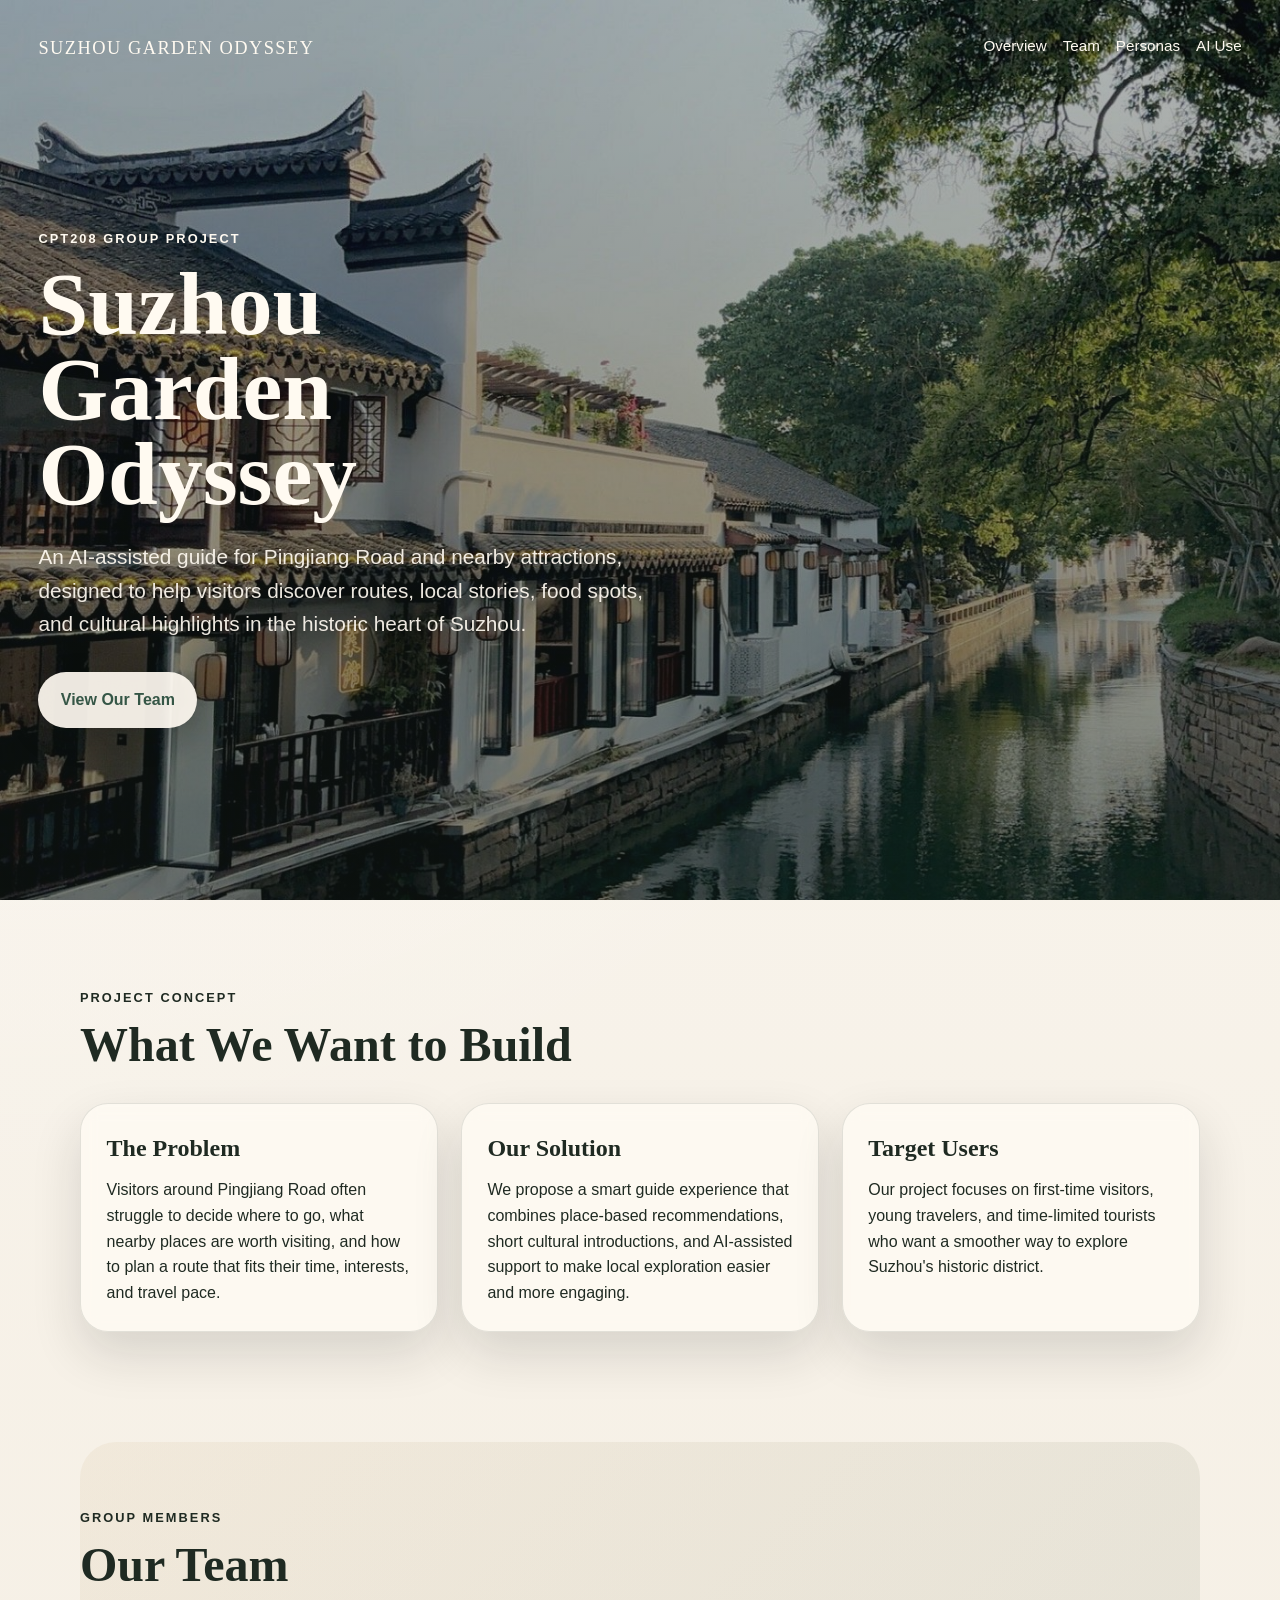
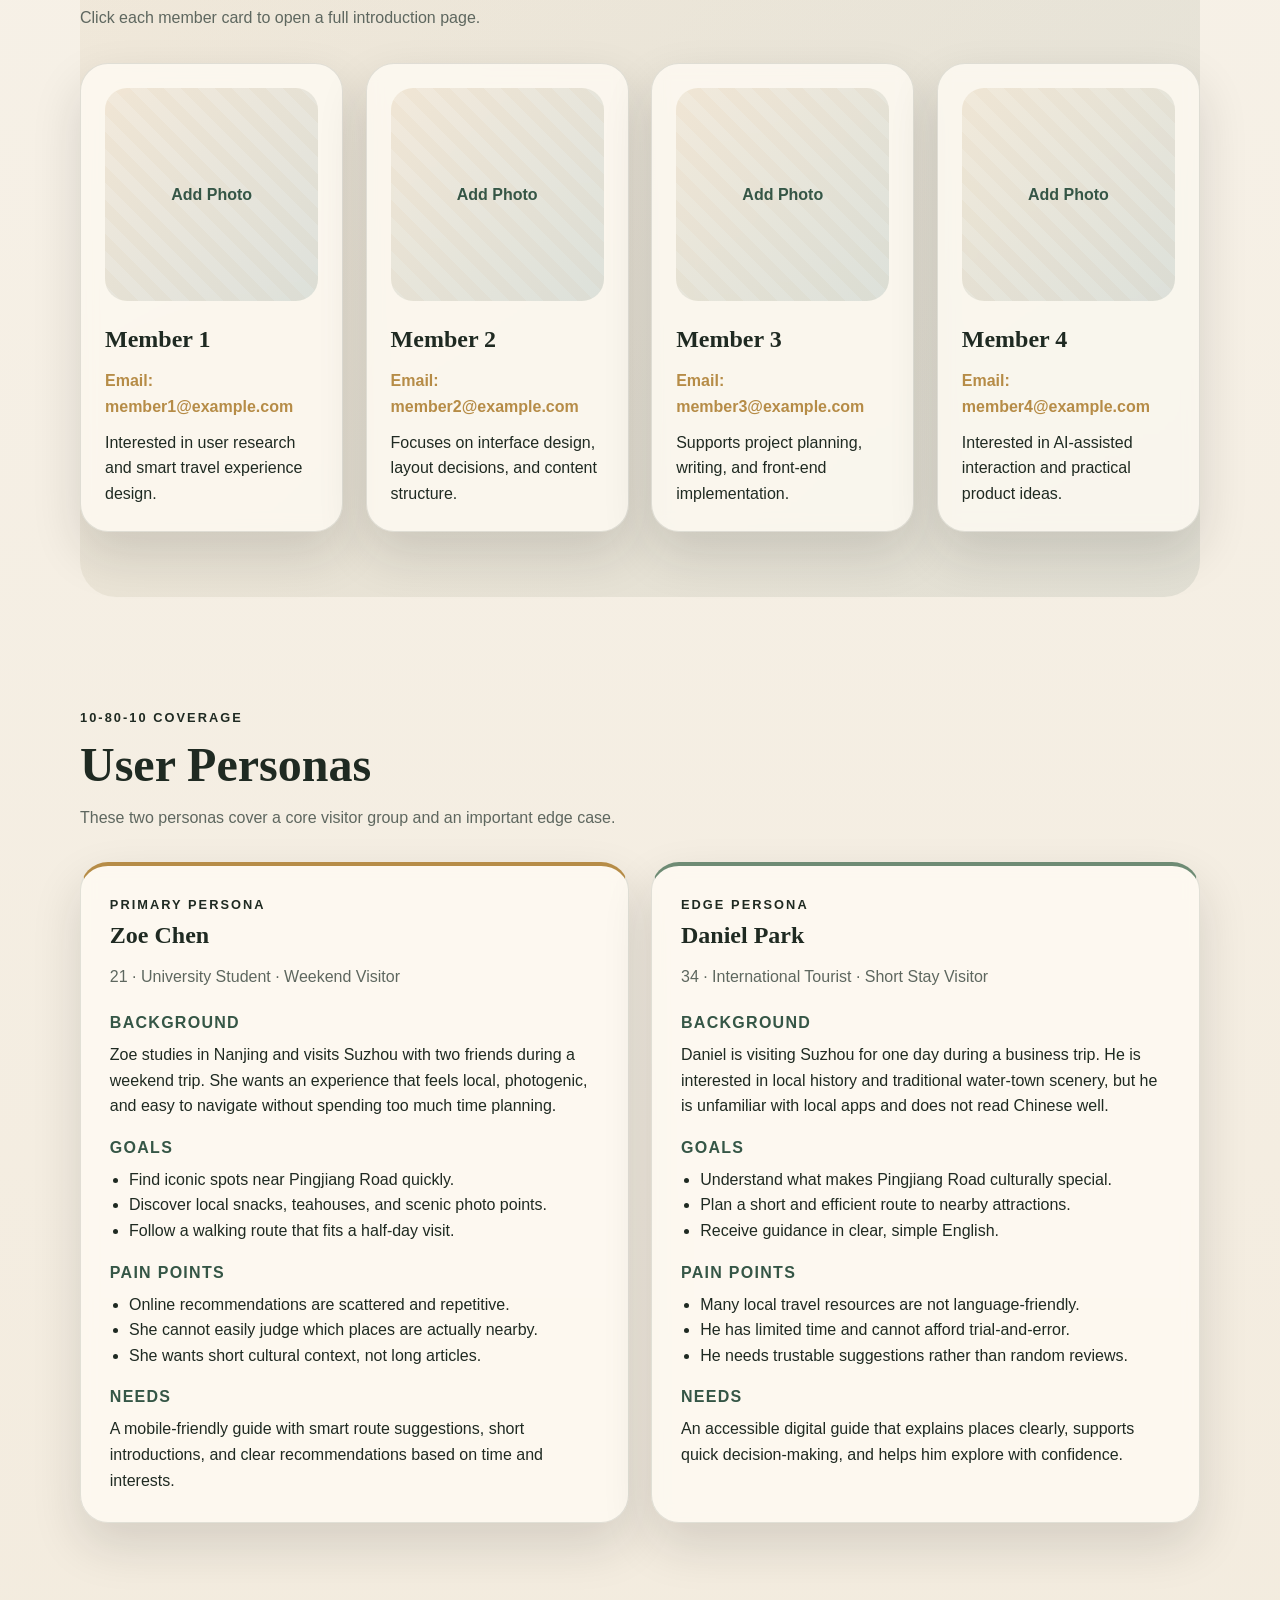
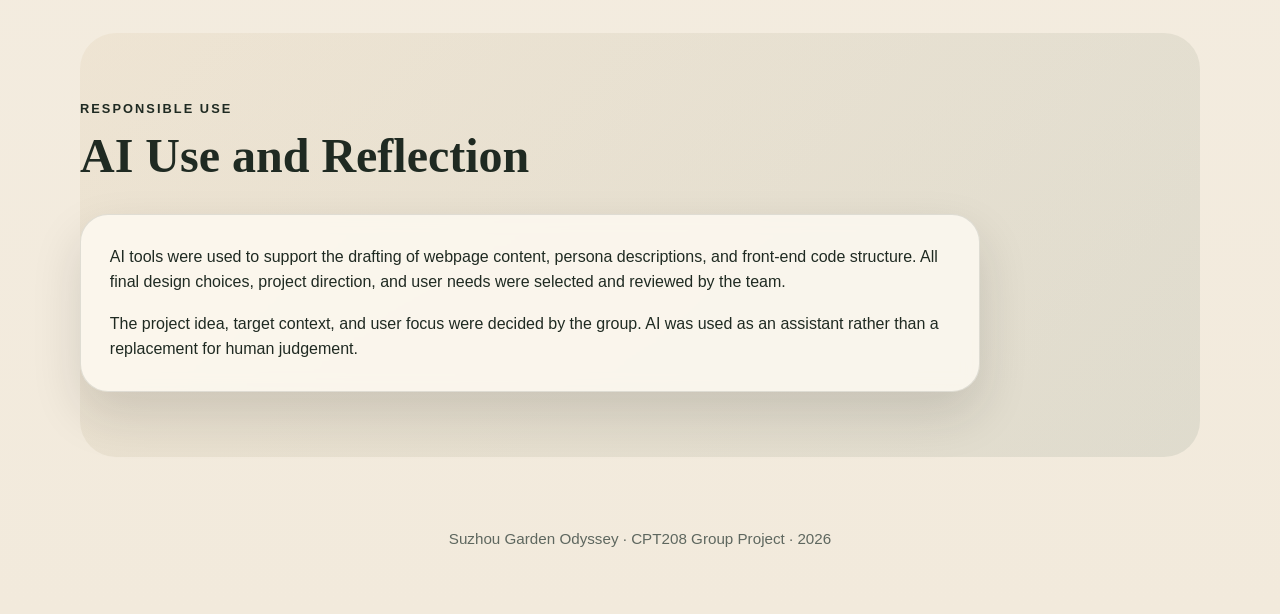
==== index.html @ 4ace729f "Initial GitHub Pages site" ====
<!DOCTYPE html>
<html lang="en">
<head>
    <meta charset="UTF-8">
    <meta name="viewport" content="width=device-width, initial-scale=1.0">
    <title>Suzhou Garden Odyssey</title>
    <meta
        name="description"
        content="Suzhou Garden Odyssey is an AI-assisted guide for exploring Pingjiang Road and nearby attractions in the historic heart of Suzhou."
    >
    <link rel="stylesheet" href="style.css">
</head>
<body>
    <header class="hero" id="top">
        <nav class="site-nav">
            <a class="brand" href="#top">Suzhou Garden Odyssey</a>
            <div class="nav-links">
                <a href="#overview">Overview</a>
                <a href="#team">Team</a>
                <a href="#personas">Personas</a>
                <a href="#ai-use">AI Use</a>
            </div>
        </nav>

        <div class="hero-content">
            <p class="eyebrow">CPT208 Group Project</p>
            <h1>Suzhou Garden Odyssey</h1>
            <p class="hero-subtitle">
                An AI-assisted guide for Pingjiang Road and nearby attractions,
                designed to help visitors discover routes, local stories, food spots,
                and cultural highlights in the historic heart of Suzhou.
            </p>
            <a class="hero-button" href="#team">View Our Team</a>
        </div>
    </header>

    <main>
        <section class="section" id="overview">
            <div class="section-heading">
                <p class="section-kicker">Project Concept</p>
                <h2>What We Want to Build</h2>
            </div>
            <div class="overview-grid">
                <article class="info-card">
                    <h3>The Problem</h3>
                    <p>
                        Visitors around Pingjiang Road often struggle to decide where to go,
                        what nearby places are worth visiting, and how to plan a route that
                        fits their time, interests, and travel pace.
                    </p>
                </article>
                <article class="info-card">
                    <h3>Our Solution</h3>
                    <p>
                        We propose a smart guide experience that combines place-based
                        recommendations, short cultural introductions, and AI-assisted support
                        to make local exploration easier and more engaging.
                    </p>
                </article>
                <article class="info-card">
                    <h3>Target Users</h3>
                    <p>
                        Our project focuses on first-time visitors, young travelers, and
                        time-limited tourists who want a smoother way to explore Suzhou's
                        historic district.
                    </p>
                </article>
            </div>
        </section>

        <section class="section team-section" id="team">
            <div class="section-heading">
                <p class="section-kicker">Group Members</p>
                <h2>Our Team</h2>
                <p class="section-note">
                    Click each member card to open a full introduction page.
                </p>
            </div>

            <div class="team-grid">
                <a class="team-card-link" href="member-1.html">
                    <article class="team-card">
                        <div class="photo-placeholder">Add Photo</div>
                        <h3>Member 1</h3>
                        <p class="member-email">Email: member1@example.com</p>
                        <p class="member-intro">
                            Interested in user research and smart travel experience design.
                        </p>
                    </article>
                </a>

                <a class="team-card-link" href="member-2.html">
                    <article class="team-card">
                        <div class="photo-placeholder">Add Photo</div>
                        <h3>Member 2</h3>
                        <p class="member-email">Email: member2@example.com</p>
                        <p class="member-intro">
                            Focuses on interface design, layout decisions, and content structure.
                        </p>
                    </article>
                </a>

                <a class="team-card-link" href="member-3.html">
                    <article class="team-card">
                        <div class="photo-placeholder">Add Photo</div>
                        <h3>Member 3</h3>
                        <p class="member-email">Email: member3@example.com</p>
                        <p class="member-intro">
                            Supports project planning, writing, and front-end implementation.
                        </p>
                    </article>
                </a>

                <a class="team-card-link" href="member-4.html">
                    <article class="team-card">
                        <div class="photo-placeholder">Add Photo</div>
                        <h3>Member 4</h3>
                        <p class="member-email">Email: member4@example.com</p>
                        <p class="member-intro">
                            Interested in AI-assisted interaction and practical product ideas.
                        </p>
                    </article>
                </a>
            </div>
        </section>

        <section class="section personas-section" id="personas">
            <div class="section-heading">
                <p class="section-kicker">10-80-10 Coverage</p>
                <h2>User Personas</h2>
                <p class="section-note">
                    These two personas cover a core visitor group and an important edge case.
                </p>
            </div>

            <div class="persona-grid">
                <article class="persona-card">
                    <div class="persona-header">
                        <p class="persona-label">Primary Persona</p>
                        <h3>Zoe Chen</h3>
                        <p class="persona-meta">21 · University Student · Weekend Visitor</p>
                    </div>
                    <div class="persona-block">
                        <h4>Background</h4>
                        <p>
                            Zoe studies in Nanjing and visits Suzhou with two friends during a
                            weekend trip. She wants an experience that feels local, photogenic,
                            and easy to navigate without spending too much time planning.
                        </p>
                    </div>
                    <div class="persona-block">
                        <h4>Goals</h4>
                        <ul>
                            <li>Find iconic spots near Pingjiang Road quickly.</li>
                            <li>Discover local snacks, teahouses, and scenic photo points.</li>
                            <li>Follow a walking route that fits a half-day visit.</li>
                        </ul>
                    </div>
                    <div class="persona-block">
                        <h4>Pain Points</h4>
                        <ul>
                            <li>Online recommendations are scattered and repetitive.</li>
                            <li>She cannot easily judge which places are actually nearby.</li>
                            <li>She wants short cultural context, not long articles.</li>
                        </ul>
                    </div>
                    <div class="persona-block">
                        <h4>Needs</h4>
                        <p>
                            A mobile-friendly guide with smart route suggestions, short
                            introductions, and clear recommendations based on time and interests.
                        </p>
                    </div>
                </article>

                <article class="persona-card secondary-persona">
                    <div class="persona-header">
                        <p class="persona-label">Edge Persona</p>
                        <h3>Daniel Park</h3>
                        <p class="persona-meta">34 · International Tourist · Short Stay Visitor</p>
                    </div>
                    <div class="persona-block">
                        <h4>Background</h4>
                        <p>
                            Daniel is visiting Suzhou for one day during a business trip. He is
                            interested in local history and traditional water-town scenery, but
                            he is unfamiliar with local apps and does not read Chinese well.
                        </p>
                    </div>
                    <div class="persona-block">
                        <h4>Goals</h4>
                        <ul>
                            <li>Understand what makes Pingjiang Road culturally special.</li>
                            <li>Plan a short and efficient route to nearby attractions.</li>
                            <li>Receive guidance in clear, simple English.</li>
                        </ul>
                    </div>
                    <div class="persona-block">
                        <h4>Pain Points</h4>
                        <ul>
                            <li>Many local travel resources are not language-friendly.</li>
                            <li>He has limited time and cannot afford trial-and-error.</li>
                            <li>He needs trustable suggestions rather than random reviews.</li>
                        </ul>
                    </div>
                    <div class="persona-block">
                        <h4>Needs</h4>
                        <p>
                            An accessible digital guide that explains places clearly, supports
                            quick decision-making, and helps him explore with confidence.
                        </p>
                    </div>
                </article>
            </div>
        </section>

        <section class="section ai-section" id="ai-use">
            <div class="section-heading">
                <p class="section-kicker">Responsible Use</p>
                <h2>AI Use and Reflection</h2>
            </div>
            <div class="ai-card">
                <p>
                    AI tools were used to support the drafting of webpage content, persona
                    descriptions, and front-end code structure. All final design choices,
                    project direction, and user needs were selected and reviewed by the team.
                </p>
                <p>
                    The project idea, target context, and user focus were decided by the group.
                    AI was used as an assistant rather than a replacement for human judgement.
                </p>
            </div>
        </section>
    </main>

    <footer class="site-footer">
        <p>Suzhou Garden Odyssey · CPT208 Group Project · 2026</p>
    </footer>
</body>
</html>
---- style.css ----
:root {
    --ink: #1f2a22;
    --muted: #5e675f;
    --paper: #f7f2e8;
    --paper-deep: #efe5d1;
    --jade: #355646;
    --jade-soft: #6e8b74;
    --gold: #b68c47;
    --line: rgba(31, 42, 34, 0.12);
    --shadow: 0 22px 50px rgba(25, 30, 26, 0.14);
}

* {
    box-sizing: border-box;
}

html {
    scroll-behavior: smooth;
}

body {
    margin: 0;
    font-family: "Segoe UI", "Helvetica Neue", Arial, sans-serif;
    color: var(--ink);
    background:
        radial-gradient(circle at top left, rgba(255, 255, 255, 0.5), transparent 30%),
        linear-gradient(180deg, #f9f5ee 0%, #f2eadc 100%);
    line-height: 1.6;
}

a {
    color: inherit;
    text-decoration: none;
}

.hero {
    min-height: 100vh;
    padding: 1.5rem clamp(1.2rem, 3vw, 3rem) 3rem;
    background:
        linear-gradient(180deg, rgba(19, 28, 24, 0.32), rgba(19, 28, 24, 0.56)),
        url("caption.jpg") center/cover no-repeat;
    color: #fffaf1;
    display: flex;
    flex-direction: column;
}

.site-nav {
    display: flex;
    align-items: center;
    justify-content: space-between;
    gap: 1rem;
    padding: 0.6rem 0;
}

.brand {
    font-family: Georgia, "Times New Roman", serif;
    font-size: 1.15rem;
    letter-spacing: 0.08em;
    text-transform: uppercase;
}

.nav-links {
    display: flex;
    flex-wrap: wrap;
    gap: 1rem;
    font-size: 0.95rem;
}

.nav-links a {
    padding-bottom: 0.2rem;
    border-bottom: 1px solid transparent;
}

.nav-links a:hover,
.nav-links a:focus-visible {
    border-color: rgba(255, 250, 241, 0.8);
}

.hero-content {
    max-width: 760px;
    margin: auto 0;
    padding: 5rem 0 3rem;
}

.eyebrow,
.section-kicker,
.persona-label {
    margin: 0 0 0.75rem;
    text-transform: uppercase;
    letter-spacing: 0.16em;
    font-size: 0.8rem;
    font-weight: 700;
}

.hero h1 {
    margin: 0;
    font-family: Georgia, "Times New Roman", serif;
    font-size: clamp(3rem, 7vw, 5.8rem);
    line-height: 0.95;
    max-width: 9ch;
}

.hero-subtitle {
    margin: 1.5rem 0 0;
    max-width: 38rem;
    font-size: clamp(1.05rem, 2vw, 1.3rem);
    color: rgba(255, 250, 241, 0.92);
}

.hero-button {
    display: inline-block;
    margin-top: 2rem;
    padding: 0.95rem 1.4rem;
    background: rgba(255, 250, 241, 0.92);
    color: var(--jade);
    border-radius: 999px;
    font-weight: 700;
    box-shadow: 0 10px 30px rgba(17, 24, 21, 0.2);
}

.section {
    width: min(1120px, calc(100% - 2.4rem));
    margin: 0 auto;
    padding: 5.5rem 0;
}

.section-heading {
    margin-bottom: 2rem;
}

.section-heading h2 {
    margin: 0;
    font-family: Georgia, "Times New Roman", serif;
    font-size: clamp(2rem, 4vw, 3rem);
    line-height: 1.05;
}

.section-note {
    max-width: 42rem;
    margin: 0.9rem 0 0;
    color: var(--muted);
}

.overview-grid,
.team-grid,
.persona-grid {
    display: grid;
    gap: 1.4rem;
}

.overview-grid {
    grid-template-columns: repeat(auto-fit, minmax(220px, 1fr));
}

.team-grid {
    grid-template-columns: repeat(auto-fit, minmax(220px, 1fr));
}

.persona-grid {
    grid-template-columns: repeat(auto-fit, minmax(320px, 1fr));
}

.info-card,
.team-card,
.persona-card,
.ai-card {
    background: rgba(255, 251, 244, 0.78);
    backdrop-filter: blur(8px);
    border: 1px solid var(--line);
    border-radius: 28px;
    box-shadow: var(--shadow);
}

.info-card {
    padding: 1.6rem;
}

.info-card h3,
.team-card h3,
.persona-card h3 {
    margin: 0 0 0.6rem;
    font-family: Georgia, "Times New Roman", serif;
    font-size: 1.5rem;
}

.team-section,
.ai-section {
    position: relative;
}

.team-section::before,
.ai-section::before {
    content: "";
    position: absolute;
    inset: 1.4rem 0 1.4rem;
    background: linear-gradient(135deg, rgba(182, 140, 71, 0.08), rgba(53, 86, 70, 0.1));
    border-radius: 36px;
    z-index: -1;
}

.team-card {
    padding: 1.5rem;
}

.team-card-link {
    color: inherit;
    display: block;
}

.team-card-link:hover .team-card,
.team-card-link:focus-visible .team-card {
    transform: translateY(-4px);
    box-shadow: 0 26px 55px rgba(25, 30, 26, 0.18);
}

.photo-placeholder {
    width: 100%;
    aspect-ratio: 1 / 1;
    margin-bottom: 1.2rem;
    border-radius: 22px;
    display: grid;
    place-items: center;
    color: var(--jade);
    font-weight: 700;
    background:
        linear-gradient(135deg, rgba(182, 140, 71, 0.16), rgba(53, 86, 70, 0.16)),
        repeating-linear-gradient(
            45deg,
            rgba(255, 255, 255, 0.5),
            rgba(255, 255, 255, 0.5) 12px,
            rgba(255, 255, 255, 0.1) 12px,
            rgba(255, 255, 255, 0.1) 24px
        );
}

.member-email,
.detail-email {
    margin: 0 0 0.65rem;
    color: var(--gold);
    font-weight: 700;
}

.team-card,
.info-card,
.persona-card,
.ai-card {
    transition: transform 0.2s ease, box-shadow 0.2s ease;
}

.member-intro,
.info-card p,
.persona-meta,
.persona-card p,
.ai-card p {
    margin: 0;
}

.persona-card {
    padding: 1.8rem;
    border-top: 4px solid var(--gold);
}

.secondary-persona {
    border-top-color: var(--jade-soft);
}

.persona-header {
    margin-bottom: 1.3rem;
}

.persona-meta {
    color: var(--muted);
}

.persona-block + .persona-block {
    margin-top: 1rem;
}

.persona-block h4 {
    margin: 0 0 0.4rem;
    font-size: 1rem;
    text-transform: uppercase;
    letter-spacing: 0.08em;
    color: var(--jade);
}

.persona-block ul {
    margin: 0;
    padding-left: 1.2rem;
}

.ai-card {
    padding: 1.8rem;
    max-width: 900px;
}

.ai-card p + p {
    margin-top: 1rem;
}

.site-footer {
    padding: 2rem 1.2rem 3rem;
    text-align: center;
    color: var(--muted);
    font-size: 0.95rem;
}

.detail-page {
    min-height: 100vh;
}

.detail-shell {
    width: min(980px, calc(100% - 2rem));
    margin: 0 auto;
    padding: 3rem 0 4rem;
}

.back-link {
    display: inline-block;
    margin-bottom: 1.4rem;
    color: var(--jade);
    font-weight: 700;
}

.detail-card {
    display: grid;
    grid-template-columns: minmax(220px, 280px) 1fr;
    gap: 2rem;
    padding: 2rem;
    background: rgba(255, 251, 244, 0.86);
    border: 1px solid var(--line);
    border-radius: 30px;
    box-shadow: var(--shadow);
}

.detail-photo {
    width: 100%;
    aspect-ratio: 1 / 1;
    border-radius: 24px;
    display: grid;
    place-items: center;
    font-weight: 700;
    color: var(--jade);
    background:
        linear-gradient(135deg, rgba(182, 140, 71, 0.16), rgba(53, 86, 70, 0.16)),
        repeating-linear-gradient(
            45deg,
            rgba(255, 255, 255, 0.5),
            rgba(255, 255, 255, 0.5) 12px,
            rgba(255, 255, 255, 0.1) 12px,
            rgba(255, 255, 255, 0.1) 24px
        );
}

.detail-copy h1 {
    margin: 0 0 0.6rem;
    font-family: Georgia, "Times New Roman", serif;
    font-size: clamp(2rem, 4vw, 3.2rem);
    line-height: 1.05;
}

.detail-copy p {
    margin: 0;
}

.detail-copy p + p {
    margin-top: 1rem;
}

@media (max-width: 720px) {
    .site-nav {
        align-items: flex-start;
        flex-direction: column;
    }

    .hero {
        min-height: 88vh;
    }

    .hero-content {
        padding-top: 4rem;
    }

    .hero h1 {
        max-width: none;
    }

    .section {
        width: min(1120px, calc(100% - 1.4rem));
        padding: 4rem 0;
    }

    .detail-card {
        grid-template-columns: 1fr;
        padding: 1.4rem;
    }
}
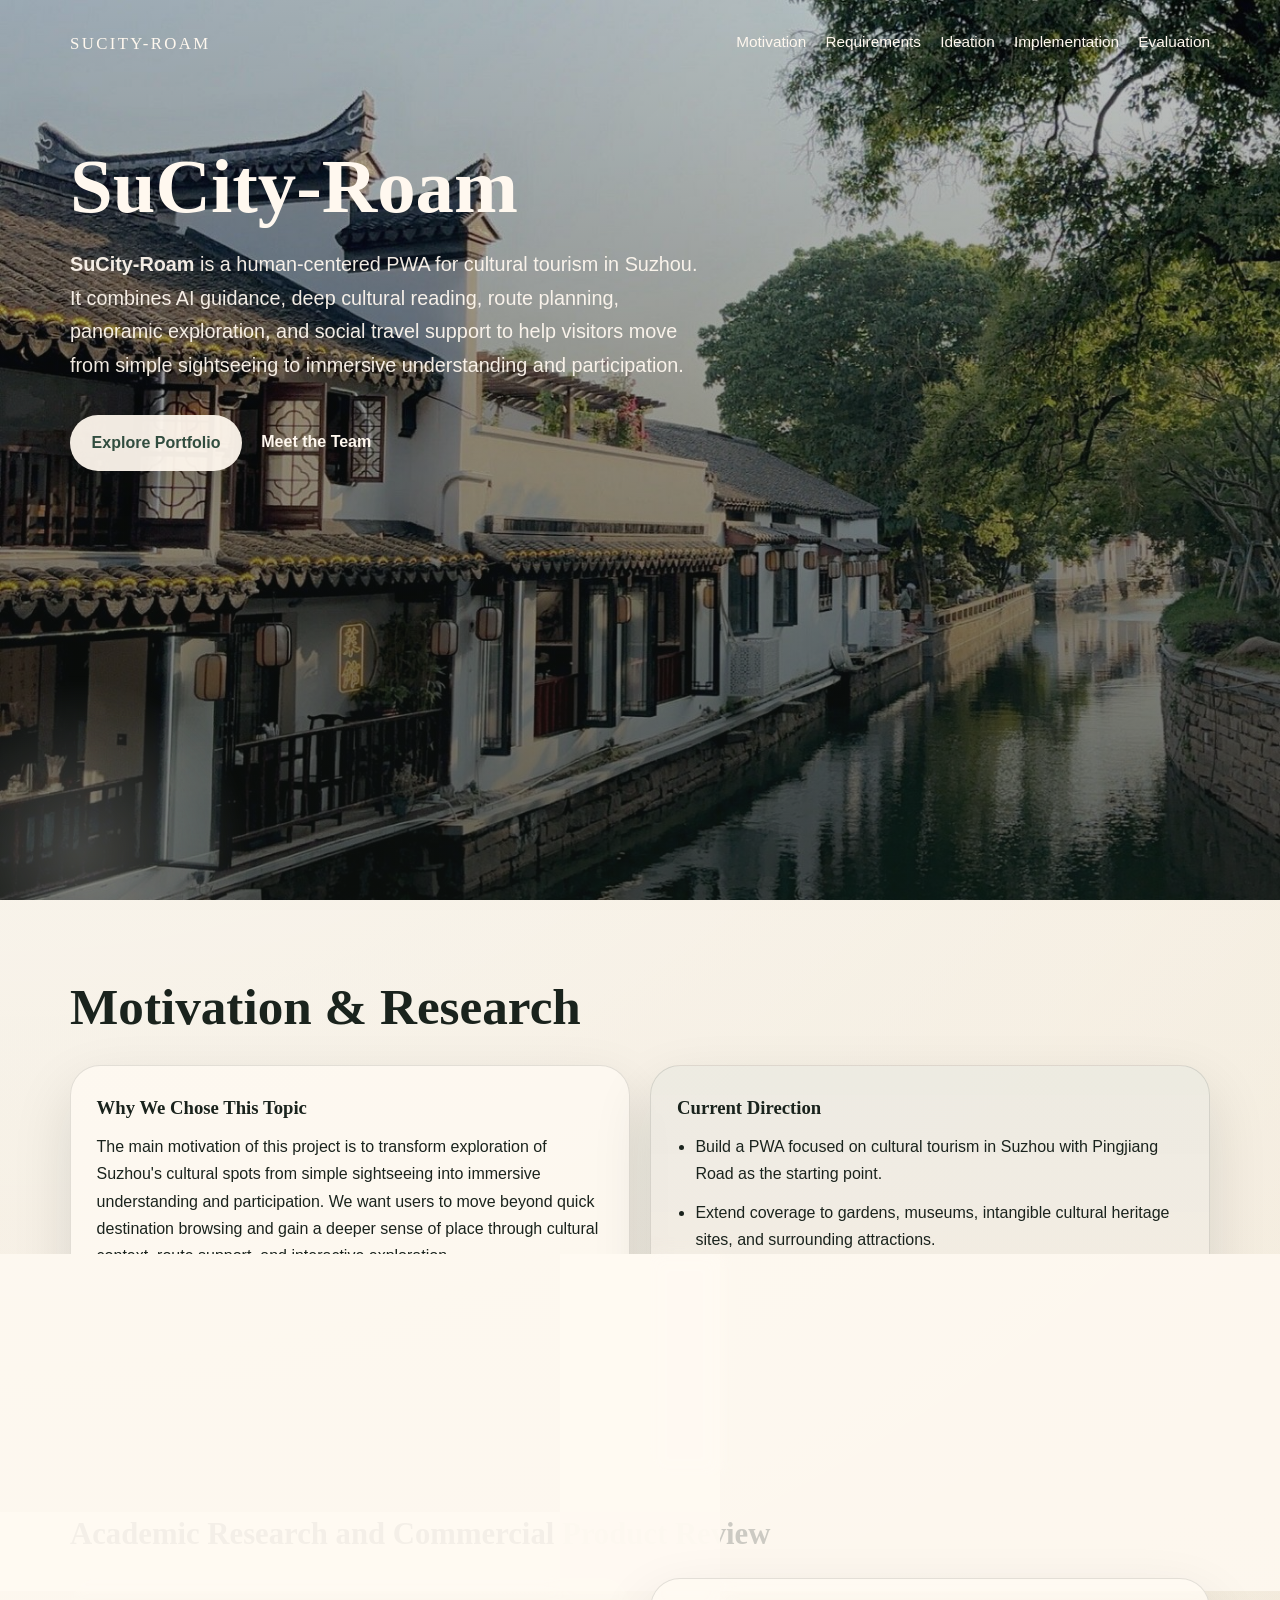
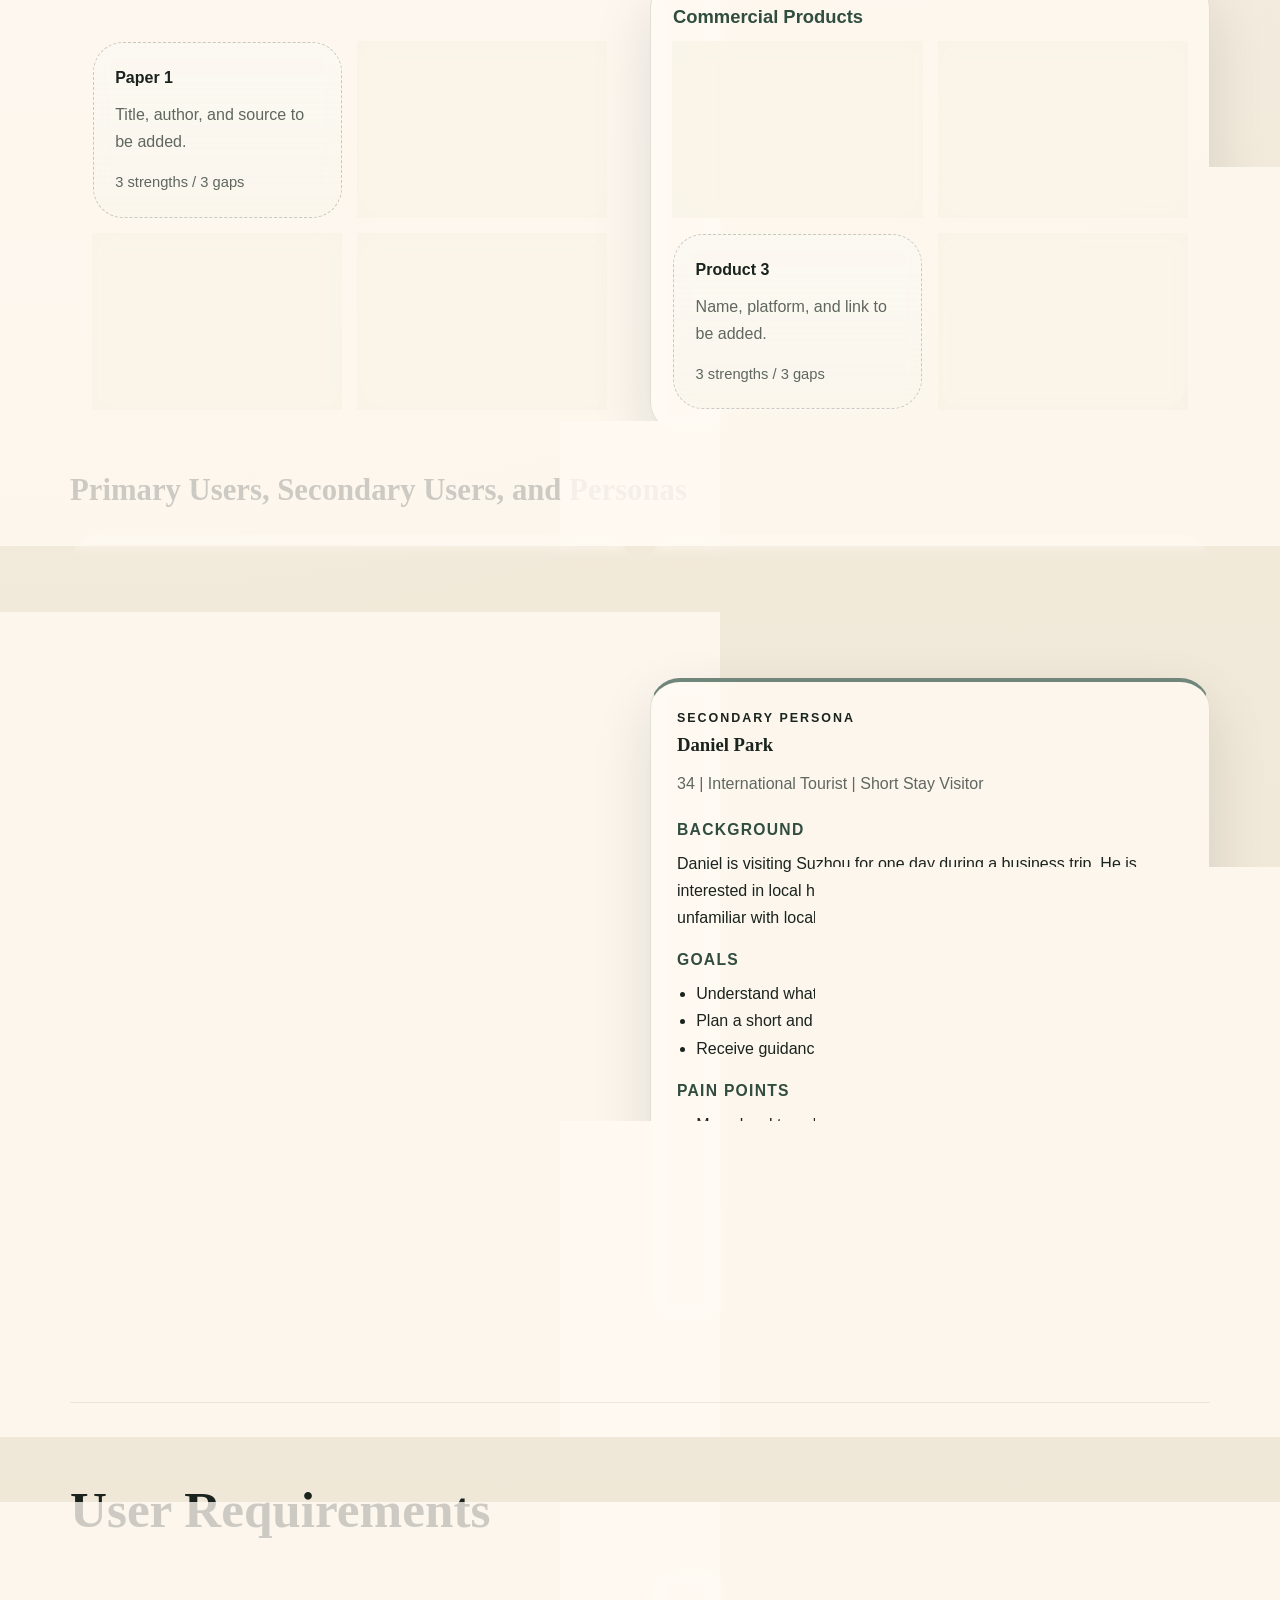
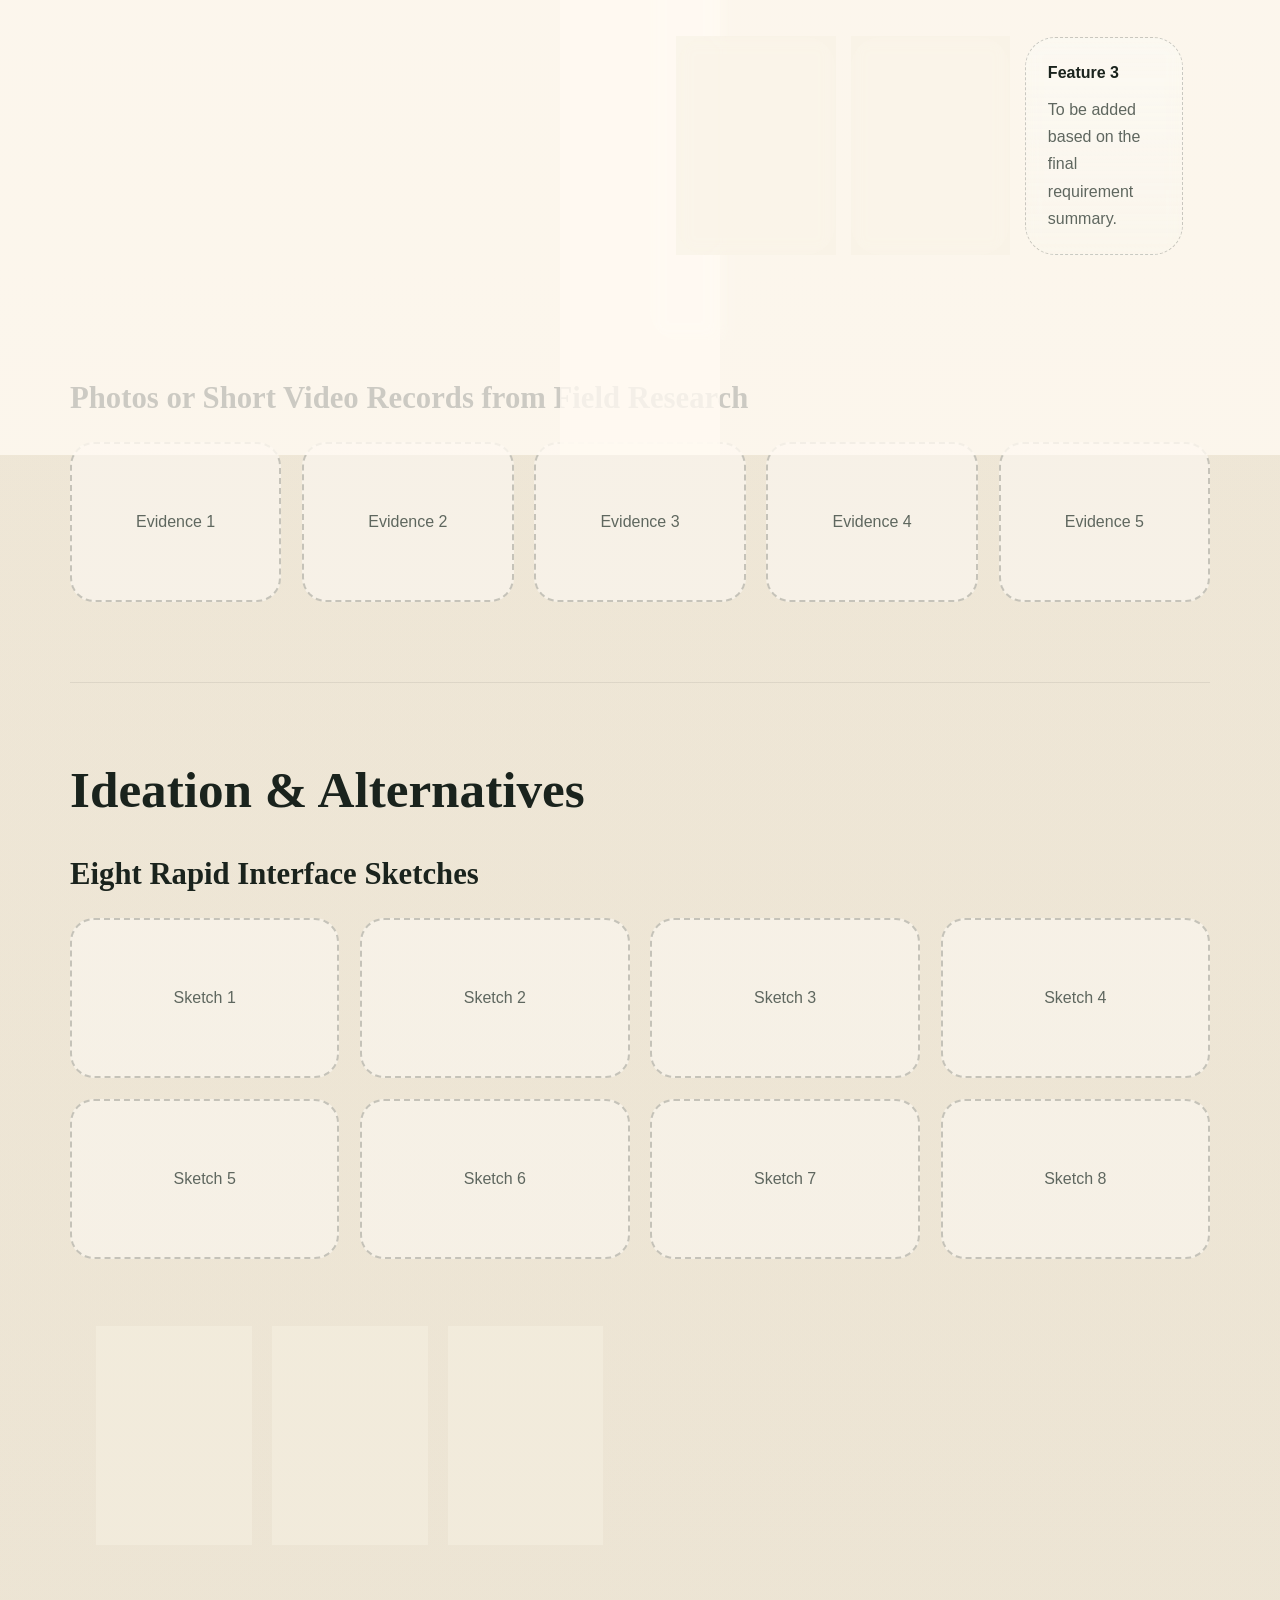
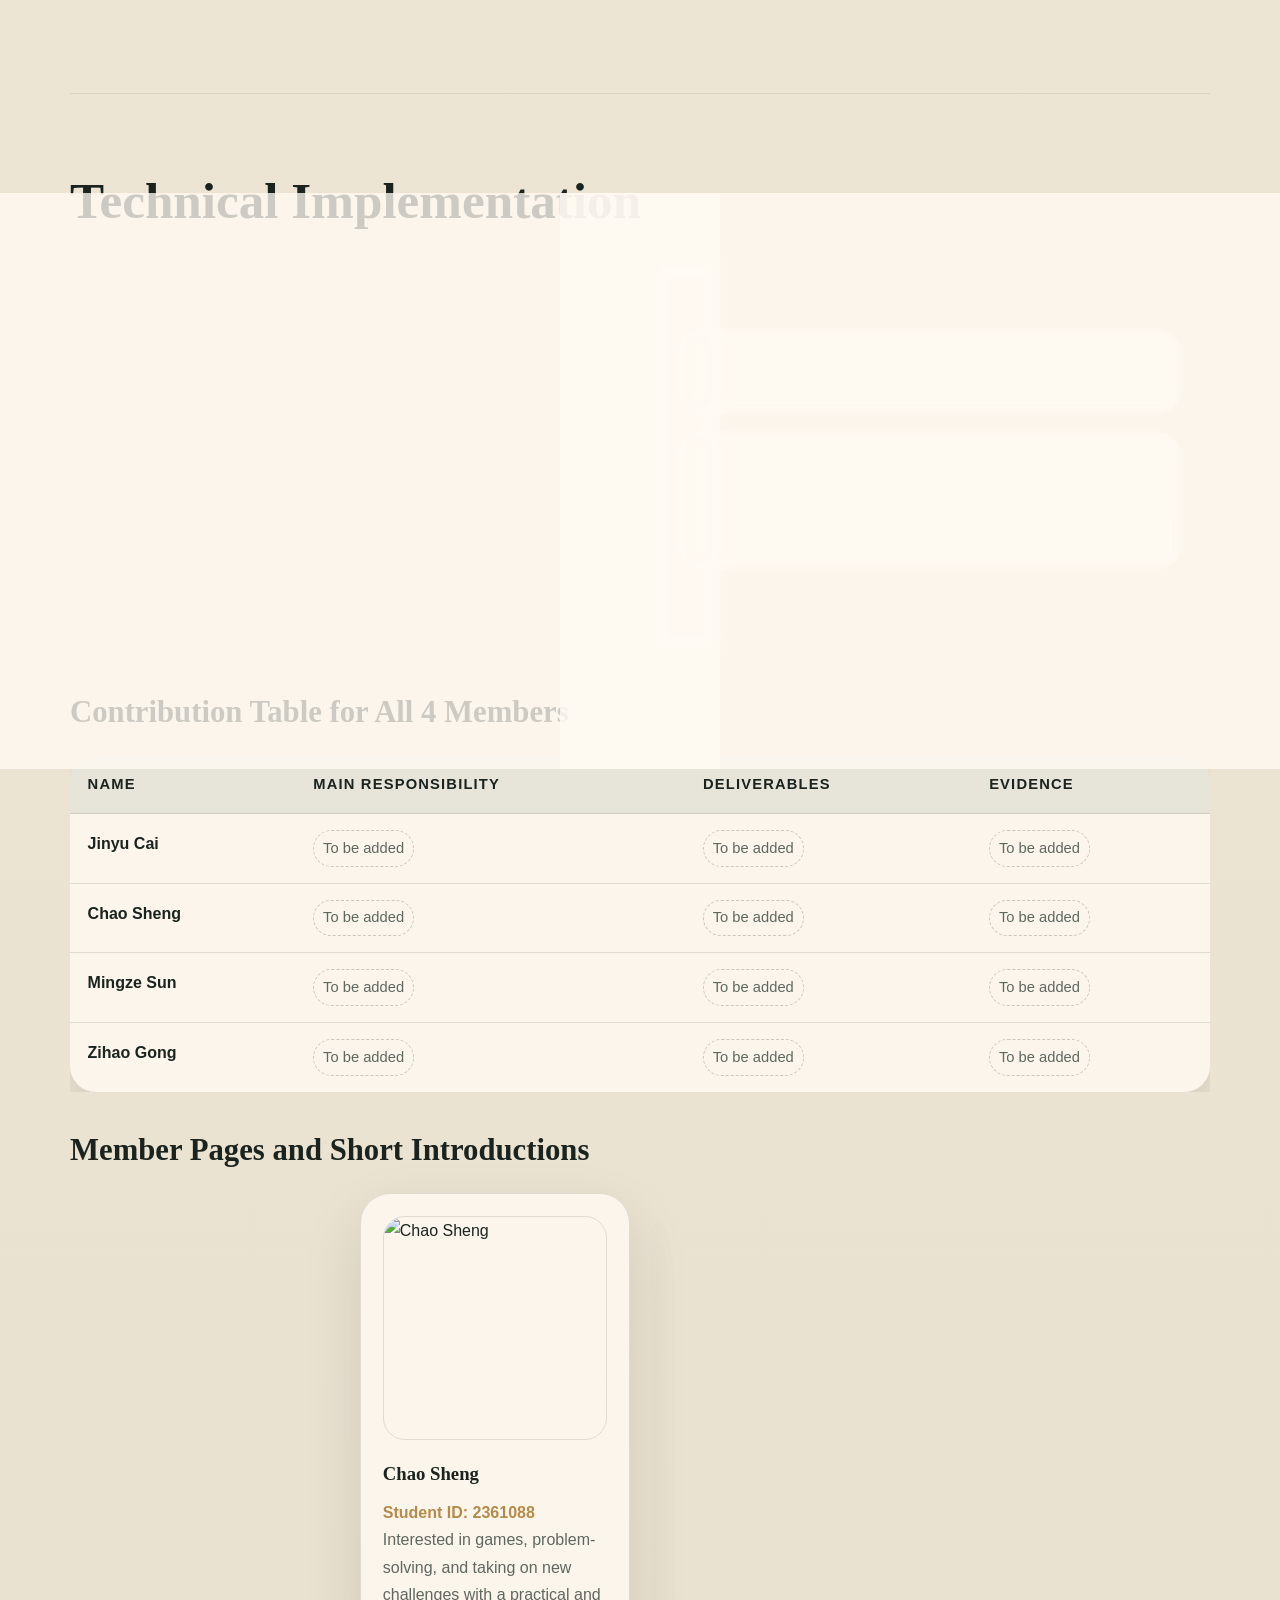
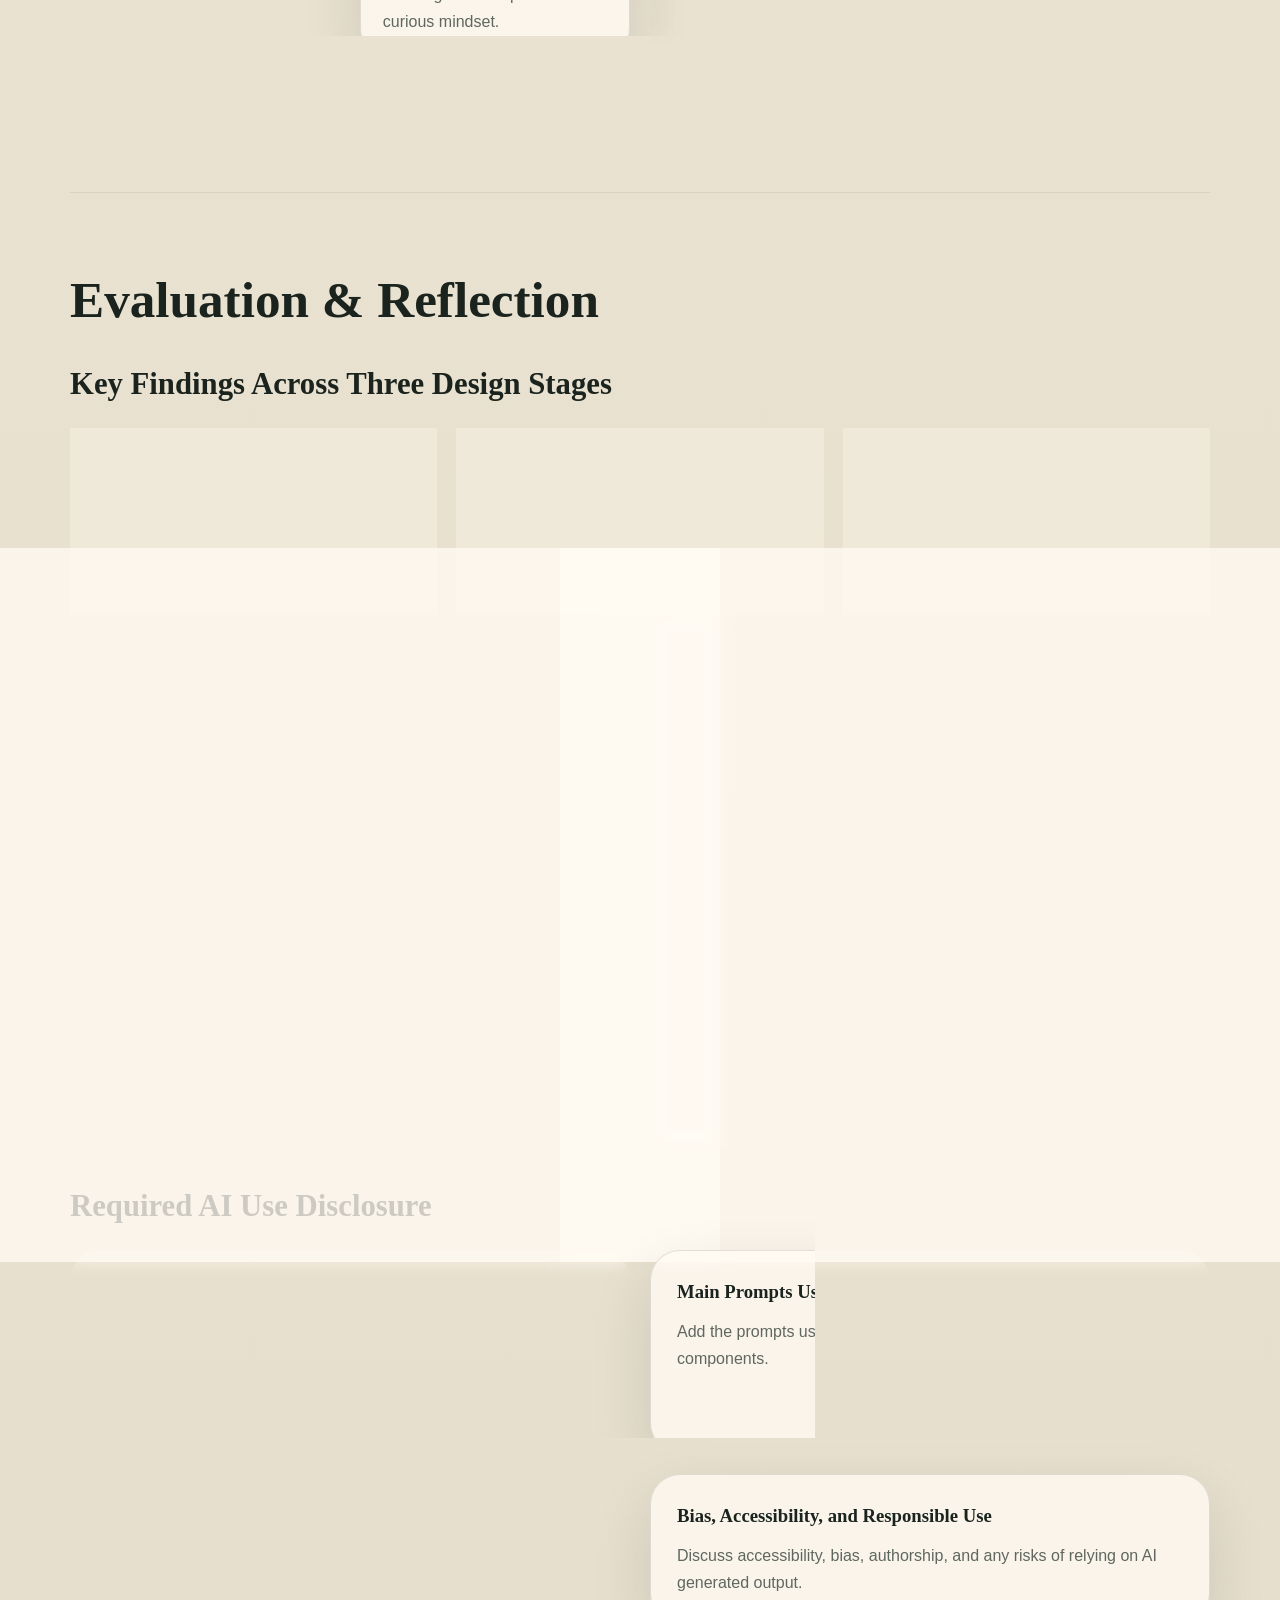
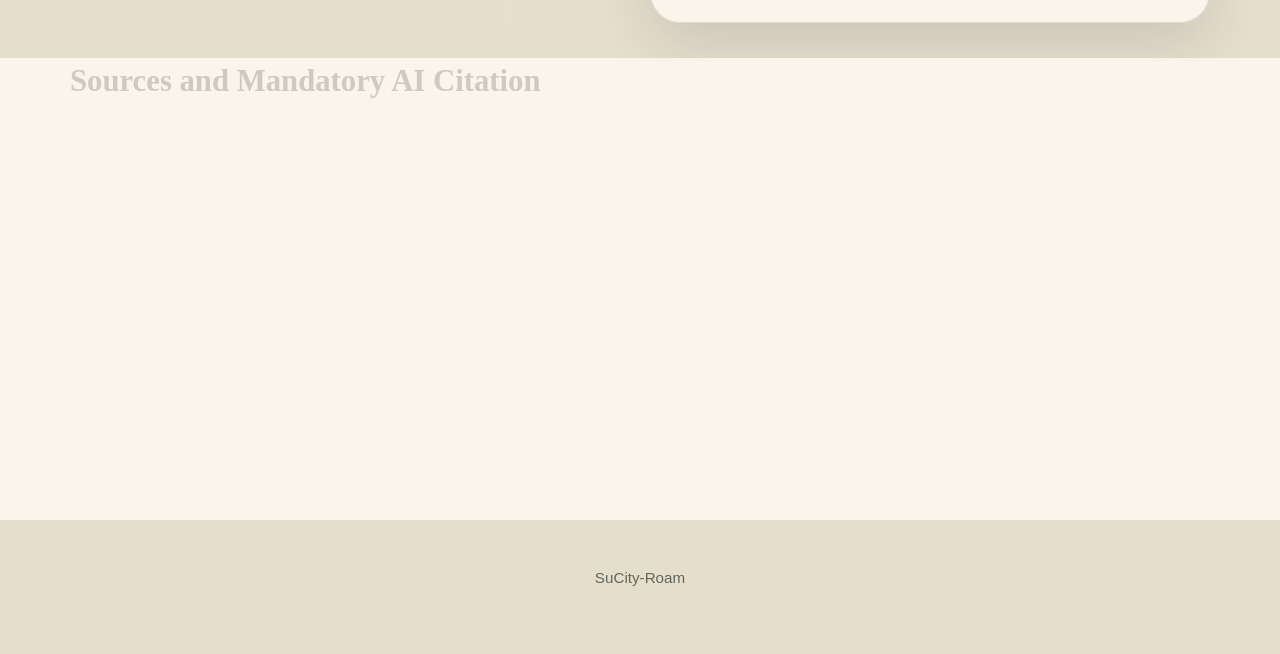
==== commit 9ae1349c: "Refine portfolio structure and content" ====
--- a/index.html
+++ b/index.html
@@ -3,238 +3,739 @@
 <head>
     <meta charset="UTF-8">
     <meta name="viewport" content="width=device-width, initial-scale=1.0">
-    <title>Suzhou Garden Odyssey</title>
+    <title>SuCity-Roam</title>
     <meta
         name="description"
-        content="Suzhou Garden Odyssey is an AI-assisted guide for exploring Pingjiang Road and nearby attractions in the historic heart of Suzhou."
+        content="SuCity-Roam process portfolio documenting motivation, user requirements, ideation, technical implementation, evaluation, and AI reflection."
     >
     <link rel="stylesheet" href="style.css">
 </head>
 <body>
     <header class="hero" id="top">
         <nav class="site-nav">
-            <a class="brand" href="#top">Suzhou Garden Odyssey</a>
+            <a class="brand" href="#top">SuCity-Roam</a>
             <div class="nav-links">
-                <a href="#overview">Overview</a>
-                <a href="#team">Team</a>
-                <a href="#personas">Personas</a>
-                <a href="#ai-use">AI Use</a>
+                <a href="#motivation">Motivation</a>
+                <a href="#requirements">Requirements</a>
+                <a href="#ideation">Ideation</a>
+                <a href="#implementation">Implementation</a>
+                <a href="#evaluation">Evaluation</a>
             </div>
         </nav>
 
-        <div class="hero-content">
-            <p class="eyebrow">CPT208 Group Project</p>
-            <h1>Suzhou Garden Odyssey</h1>
-            <p class="hero-subtitle">
-                An AI-assisted guide for Pingjiang Road and nearby attractions,
-                designed to help visitors discover routes, local stories, food spots,
-                and cultural highlights in the historic heart of Suzhou.
-            </p>
-            <a class="hero-button" href="#team">View Our Team</a>
+        <div class="hero-layout">
+            <div class="hero-content">
+                <p class="eyebrow">CPT208 Process Portfolio</p>
+                <h1>SuCity-Roam</h1>
+                <p class="hero-subtitle">
+                    <strong>SuCity-Roam</strong> is a human-centered PWA for cultural tourism in
+                    Suzhou. It combines AI guidance, deep cultural reading, route planning,
+                    panoramic exploration, and social travel support to help visitors move from
+                    simple sightseeing to immersive understanding and participation.
+                </p>
+                <div class="hero-actions">
+                    <a class="hero-button" href="#motivation">Explore Portfolio</a>
+                    <a class="hero-link" href="#team">Meet the Team</a>
+                </div>
+            </div>
         </div>
     </header>
 
-    <main>
-        <section class="section" id="overview">
+    <main class="portfolio-main">
+        <section class="section" id="motivation">
             <div class="section-heading">
-                <p class="section-kicker">Project Concept</p>
-                <h2>What We Want to Build</h2>
-            </div>
-            <div class="overview-grid">
-                <article class="info-card">
-                    <h3>The Problem</h3>
-                    <p>
-                        Visitors around Pingjiang Road often struggle to decide where to go,
-                        what nearby places are worth visiting, and how to plan a route that
-                        fits their time, interests, and travel pace.
-                    </p>
-                </article>
-                <article class="info-card">
-                    <h3>Our Solution</h3>
-                    <p>
-                        We propose a smart guide experience that combines place-based
-                        recommendations, short cultural introductions, and AI-assisted support
-                        to make local exploration easier and more engaging.
-                    </p>
-                </article>
-                <article class="info-card">
-                    <h3>Target Users</h3>
-                    <p>
-                        Our project focuses on first-time visitors, young travelers, and
-                        time-limited tourists who want a smoother way to explore Suzhou's
-                        historic district.
-                    </p>
-                </article>
+                <p class="section-kicker">01 / Required Section</p>
+                <h2>Motivation &amp; Research</h2>
+                <p class="section-note">
+                    Why this topic matters, what current solutions miss, and who we are
+                    designing for.
+                </p>
+            </div>
+
+            <div class="feature-grid">
+                <article class="panel-card">
+                    <p class="card-tag">The Why</p>
+                    <h3>Why We Chose This Topic</h3>
+                    <p>
+                        The main motivation of this project is to transform exploration of
+                        Suzhou's cultural spots from simple sightseeing into immersive
+                        understanding and participation. We want users to move beyond quick
+                        destination browsing and gain a deeper sense of place through cultural
+                        context, route support, and interactive exploration.
+                    </p>
+                    <p>
+                        The project therefore aims to build a complete tourism platform with
+                        route planning and navigation, cultural context and background,
+                        panoramic roaming, and social travel support. In our intended
+                        experience, the spots in Suzhou are not only visible, but also
+                        explorable, understandable, recordable, and shareable.
+                    </p>
+                </article>
+
+                <article class="panel-card accent-card">
+                    <p class="card-tag">Project Focus</p>
+                    <h3>Current Direction</h3>
+                    <ul class="plain-list">
+                        <li>Build a PWA focused on cultural tourism in Suzhou with Pingjiang Road as the starting point.</li>
+                        <li>Extend coverage to gardens, museums, intangible cultural heritage sites, and surrounding attractions.</li>
+                        <li>Combine route planning, cultural introductions, panoramic roaming, and immersive browsing.</li>
+                        <li>Support AI guidance, multilingual use, collection building, and social travel functions.</li>
+                        <li>Help users complete trips more efficiently while enjoying a stronger sense of engagement.</li>
+                    </ul>
+                </article>
+            </div>
+
+            <div class="subsection-block">
+                <div class="subsection-head">
+                    <div>
+                        <p class="subsection-kicker">The Gap</p>
+                        <h3>Academic Research and Commercial Product Review</h3>
+                    </div>
+                    <p>
+                        Add 4 academic papers and 4 commercial products here. Each item should
+                        list 3 strengths and 3 missing points.
+                    </p>
+                </div>
+
+                <div class="research-columns">
+                    <section class="panel-card research-group">
+                        <h4>Academic Papers</h4>
+                        <div class="research-grid">
+                            <article class="placeholder-card">
+                                <h5>Paper 1</h5>
+                                <p class="placeholder-text">Title, author, and source to be added.</p>
+                                <p class="placeholder-mini">3 strengths / 3 gaps</p>
+                            </article>
+                            <article class="placeholder-card">
+                                <h5>Paper 2</h5>
+                                <p class="placeholder-text">Title, author, and source to be added.</p>
+                                <p class="placeholder-mini">3 strengths / 3 gaps</p>
+                            </article>
+                            <article class="placeholder-card">
+                                <h5>Paper 3</h5>
+                                <p class="placeholder-text">Title, author, and source to be added.</p>
+                                <p class="placeholder-mini">3 strengths / 3 gaps</p>
+                            </article>
+                            <article class="placeholder-card">
+                                <h5>Paper 4</h5>
+                                <p class="placeholder-text">Title, author, and source to be added.</p>
+                                <p class="placeholder-mini">3 strengths / 3 gaps</p>
+                            </article>
+                        </div>
+                    </section>
+
+                    <section class="panel-card research-group">
+                        <h4>Commercial Products</h4>
+                        <div class="research-grid">
+                            <article class="placeholder-card">
+                                <h5>Product 1</h5>
+                                <p class="placeholder-text">Name, platform, and link to be added.</p>
+                                <p class="placeholder-mini">3 strengths / 3 gaps</p>
+                            </article>
+                            <article class="placeholder-card">
+                                <h5>Product 2</h5>
+                                <p class="placeholder-text">Name, platform, and link to be added.</p>
+                                <p class="placeholder-mini">3 strengths / 3 gaps</p>
+                            </article>
+                            <article class="placeholder-card">
+                                <h5>Product 3</h5>
+                                <p class="placeholder-text">Name, platform, and link to be added.</p>
+                                <p class="placeholder-mini">3 strengths / 3 gaps</p>
+                            </article>
+                            <article class="placeholder-card">
+                                <h5>Product 4</h5>
+                                <p class="placeholder-text">Name, platform, and link to be added.</p>
+                                <p class="placeholder-mini">3 strengths / 3 gaps</p>
+                            </article>
+                        </div>
+                    </section>
+                </div>
+            </div>
+
+            <div class="subsection-block" id="personas">
+                <div class="subsection-head">
+                    <div>
+                        <p class="subsection-kicker">The Stakeholders</p>
+                        <h3>Primary Users, Secondary Users, and Personas</h3>
+                    </div>
+                    <p>
+                        The current persona content has been preserved and repositioned here.
+                    </p>
+                </div>
+
+                <div class="mini-grid">
+                    <article class="mini-card">
+                        <p class="card-tag">Primary Users</p>
+                        <h4>Young and first-time leisure visitors</h4>
+                        <p>
+                            Visitors who want a photogenic, local, and well-paced walking route
+                            without spending too much time on planning.
+                        </p>
+                    </article>
+                    <article class="mini-card">
+                        <p class="card-tag">Secondary Users</p>
+                        <h4>Short-stay and international visitors</h4>
+                        <p>
+                            Visitors with limited time, less familiarity with local apps, or a
+                            need for simpler bilingual guidance.
+                        </p>
+                    </article>
+                </div>
+
+                <div class="persona-grid">
+                    <article class="persona-card">
+                        <div class="persona-header">
+                            <p class="persona-label">Primary Persona</p>
+                            <h3>Zoe Chen</h3>
+                            <p class="persona-meta">21 | University Student | Weekend Visitor</p>
+                        </div>
+                        <div class="persona-block">
+                            <h4>Background</h4>
+                            <p>
+                                Zoe studies in Nanjing and visits Suzhou with two friends during
+                                a weekend trip. She wants an experience that feels local,
+                                photogenic, and easy to navigate without spending too much time
+                                planning.
+                            </p>
+                        </div>
+                        <div class="persona-block">
+                            <h4>Goals</h4>
+                            <ul>
+                                <li>Find iconic spots near Pingjiang Road quickly.</li>
+                                <li>Discover local snacks, teahouses, and scenic photo points.</li>
+                                <li>Follow a walking route that fits a half-day visit.</li>
+                            </ul>
+                        </div>
+                        <div class="persona-block">
+                            <h4>Pain Points</h4>
+                            <ul>
+                                <li>Online recommendations are scattered and repetitive.</li>
+                                <li>She cannot easily judge which places are actually nearby.</li>
+                                <li>She wants short cultural context, not long articles.</li>
+                            </ul>
+                        </div>
+                        <div class="persona-block">
+                            <h4>Needs</h4>
+                            <p>
+                                A mobile-friendly guide with smart route suggestions, short
+                                introductions, and clear recommendations based on time and
+                                interests.
+                            </p>
+                        </div>
+                    </article>
+
+                    <article class="persona-card secondary-persona">
+                        <div class="persona-header">
+                            <p class="persona-label">Secondary Persona</p>
+                            <h3>Daniel Park</h3>
+                            <p class="persona-meta">34 | International Tourist | Short Stay Visitor</p>
+                        </div>
+                        <div class="persona-block">
+                            <h4>Background</h4>
+                            <p>
+                                Daniel is visiting Suzhou for one day during a business trip. He
+                                is interested in local history and traditional water-town
+                                scenery, but he is unfamiliar with local apps and does not read
+                                Chinese well.
+                            </p>
+                        </div>
+                        <div class="persona-block">
+                            <h4>Goals</h4>
+                            <ul>
+                                <li>Understand what makes Pingjiang Road culturally special.</li>
+                                <li>Plan a short and efficient route to nearby attractions.</li>
+                                <li>Receive guidance in clear, simple English.</li>
+                            </ul>
+                        </div>
+                        <div class="persona-block">
+                            <h4>Pain Points</h4>
+                            <ul>
+                                <li>Many local travel resources are not language-friendly.</li>
+                                <li>He has limited time and cannot afford trial-and-error.</li>
+                                <li>He needs trustable suggestions rather than random reviews.</li>
+                            </ul>
+                        </div>
+                        <div class="persona-block">
+                            <h4>Needs</h4>
+                            <p>
+                                An accessible digital guide that explains places clearly,
+                                supports quick decision-making, and helps him explore with
+                                confidence.
+                            </p>
+                        </div>
+                    </article>
+                </div>
             </div>
         </section>
 
-        <section class="section team-section" id="team">
+        <section class="section" id="requirements">
             <div class="section-heading">
-                <p class="section-kicker">Group Members</p>
-                <h2>Our Team</h2>
+                <p class="section-kicker">02 / Required Section</p>
+                <h2>User Requirements</h2>
                 <p class="section-note">
-                    Click each member card to open a full introduction page.
+                    Capture user pain points, define playful core features, and show real-world
+                    research evidence.
                 </p>
             </div>
 
-            <div class="team-grid">
-                <a class="team-card-link" href="member-1.html">
-                    <article class="team-card">
-                        <div class="photo-placeholder">Add Photo</div>
-                        <h3>Member 1</h3>
-                        <p class="member-email">Email: member1@example.com</p>
-                        <p class="member-intro">
-                            Interested in user research and smart travel experience design.
-                        </p>
-                    </article>
-                </a>
-
-                <a class="team-card-link" href="member-2.html">
-                    <article class="team-card">
-                        <div class="photo-placeholder">Add Photo</div>
-                        <h3>Member 2</h3>
-                        <p class="member-email">Email: member2@example.com</p>
-                        <p class="member-intro">
-                            Focuses on interface design, layout decisions, and content structure.
-                        </p>
-                    </article>
-                </a>
-
-                <a class="team-card-link" href="member-3.html">
-                    <article class="team-card">
-                        <div class="photo-placeholder">Add Photo</div>
-                        <h3>Member 3</h3>
-                        <p class="member-email">Email: member3@example.com</p>
-                        <p class="member-intro">
-                            Supports project planning, writing, and front-end implementation.
-                        </p>
-                    </article>
-                </a>
-
-                <a class="team-card-link" href="member-4.html">
-                    <article class="team-card">
-                        <div class="photo-placeholder">Add Photo</div>
-                        <h3>Member 4</h3>
-                        <p class="member-email">Email: member4@example.com</p>
-                        <p class="member-intro">
-                            Interested in AI-assisted interaction and practical product ideas.
-                        </p>
-                    </article>
-                </a>
+            <div class="two-column-grid">
+                <article class="panel-card">
+                    <p class="card-tag">User Journey Map</p>
+                    <h3>From Uncertainty to Confident Exploration</h3>
+                    <figure class="journey-figure">
+                        <img
+                            class="journey-image"
+                            src="user-journey.png"
+                            alt="User Journey Map showing five stages: Arrive, Open SuCity-Roam, Ask the AI Guide, Compare Options, and Explore and Adjust."
+                        >
+                    </figure>
+                    <p class="placeholder-caption">
+                        Poster-based journey map showing how a first-time visitor uses SuCity
+                        Roam to plan and adjust a Suzhou trip.
+                    </p>
+                </article>
+
+                <article class="panel-card">
+                    <p class="card-tag">Requirements List</p>
+                    <h3>3 Playful Core Features</h3>
+                    <div class="three-column-grid feature-cards">
+                        <article class="placeholder-card">
+                            <h4>Feature 1</h4>
+                            <p class="placeholder-text">
+                                To be added based on the final requirement summary.
+                            </p>
+                        </article>
+                        <article class="placeholder-card">
+                            <h4>Feature 2</h4>
+                            <p class="placeholder-text">
+                                To be added based on the final requirement summary.
+                            </p>
+                        </article>
+                        <article class="placeholder-card">
+                            <h4>Feature 3</h4>
+                            <p class="placeholder-text">
+                                To be added based on the final requirement summary.
+                            </p>
+                        </article>
+                    </div>
+                </article>
+            </div>
+
+            <div class="subsection-block">
+                <div class="subsection-head">
+                    <div>
+                        <p class="subsection-kicker">Evidence of Life</p>
+                        <h3>Photos or Short Video Records from Field Research</h3>
+                    </div>
+                    <p>
+                        The requirement asks for 5 pieces of evidence. These tiles are ready for
+                        your materials.
+                    </p>
+                </div>
+
+                <div class="evidence-grid">
+                    <div class="placeholder-tile">Evidence 1</div>
+                    <div class="placeholder-tile">Evidence 2</div>
+                    <div class="placeholder-tile">Evidence 3</div>
+                    <div class="placeholder-tile">Evidence 4</div>
+                    <div class="placeholder-tile">Evidence 5</div>
+                </div>
             </div>
         </section>
 
-        <section class="section personas-section" id="personas">
+        <section class="section" id="ideation">
             <div class="section-heading">
-                <p class="section-kicker">10-80-10 Coverage</p>
-                <h2>User Personas</h2>
+                <p class="section-kicker">03 / Required Section</p>
+                <h2>Ideation &amp; Alternatives</h2>
                 <p class="section-note">
-                    These two personas cover a core visitor group and an important edge case.
+                    Show the divergent thinking process, compare options, and point to your
+                    low-fidelity prototype.
                 </p>
             </div>
 
-            <div class="persona-grid">
-                <article class="persona-card">
-                    <div class="persona-header">
-                        <p class="persona-label">Primary Persona</p>
-                        <h3>Zoe Chen</h3>
-                        <p class="persona-meta">21 · University Student · Weekend Visitor</p>
-                    </div>
-                    <div class="persona-block">
-                        <h4>Background</h4>
+            <div class="subsection-block">
+                <div class="subsection-head">
+                    <div>
+                        <p class="subsection-kicker">Crazy Eights</p>
+                        <h3>Eight Rapid Interface Sketches</h3>
+                    </div>
+                    <p>
+                        Add the hand-drawn interface photos here to show early exploration.
+                    </p>
+                </div>
+
+                <div class="sketch-grid">
+                    <div class="placeholder-tile">Sketch 1</div>
+                    <div class="placeholder-tile">Sketch 2</div>
+                    <div class="placeholder-tile">Sketch 3</div>
+                    <div class="placeholder-tile">Sketch 4</div>
+                    <div class="placeholder-tile">Sketch 5</div>
+                    <div class="placeholder-tile">Sketch 6</div>
+                    <div class="placeholder-tile">Sketch 7</div>
+                    <div class="placeholder-tile">Sketch 8</div>
+                </div>
+            </div>
+
+            <div class="two-column-grid">
+                <article class="panel-card">
+                    <p class="card-tag">Design Alternatives</p>
+                    <h3>Compare 2 to 3 Possible Solution Directions</h3>
+                    <div class="compare-grid">
+                        <article class="placeholder-card">
+                            <h4>Alternative A</h4>
+                            <p class="placeholder-text">
+                                To be added after the design alternatives are finalized.
+                            </p>
+                        </article>
+                        <article class="placeholder-card">
+                            <h4>Alternative B</h4>
+                            <p class="placeholder-text">
+                                To be added after the design alternatives are finalized.
+                            </p>
+                        </article>
+                        <article class="placeholder-card">
+                            <h4>Alternative C</h4>
+                            <p class="placeholder-text">
+                                To be added after the design alternatives are finalized.
+                            </p>
+                        </article>
+                    </div>
+                </article>
+
+                <article class="panel-card">
+                    <p class="card-tag">Low-Fi Prototype</p>
+                    <h3>Clickable Figma Link</h3>
+                    <div class="prototype-card placeholder-frame">
+                        <span>Figma prototype link goes here</span>
+                    </div>
+                    <p class="placeholder-caption">
+                        The low-fi prototype should show the shift from static sightseeing pages
+                        to AI-supported, context-aware cultural exploration.
+                    </p>
+                </article>
+            </div>
+        </section>
+
+        <section class="section" id="implementation">
+            <div class="section-heading">
+                <p class="section-kicker">04 / Required Section</p>
+                <h2>Technical Implementation</h2>
+                <p class="section-note">
+                    Explain how the system works, where the final prototype lives, and how work
+                    was distributed across the team.
+                </p>
+            </div>
+
+            <div class="two-column-grid">
+                <article class="panel-card">
+                    <p class="card-tag">System Architecture</p>
+                    <h3>How Data and Features Connect</h3>
+                    <div class="placeholder-frame tall-frame">
+                        <span>Architecture diagram or Mermaid export goes here</span>
+                    </div>
+                    <p class="placeholder-caption">
+                        The current poster suggests an architecture spanning cultural content,
+                        AI guidance, panoramic exploration, route planning, and social travel
+                        coordination.
+                    </p>
+                </article>
+
+                <article class="panel-card">
+                    <p class="card-tag">High-Fi Prototype</p>
+                    <h3>Runnable Web App Link</h3>
+                    <div class="callout-card">
+                        <p class="callout-label">Deployment URL</p>
+                        <p class="placeholder-text">Add your online prototype link here.</p>
+                    </div>
+                    <div class="callout-card">
+                        <p class="callout-label">Current Integrated Direction</p>
                         <p>
-                            Zoe studies in Nanjing and visits Suzhou with two friends during a
-                            weekend trip. She wants an experience that feels local, photogenic,
-                            and easy to navigate without spending too much time planning.
-                        </p>
-                    </div>
-                    <div class="persona-block">
-                        <h4>Goals</h4>
-                        <ul>
-                            <li>Find iconic spots near Pingjiang Road quickly.</li>
-                            <li>Discover local snacks, teahouses, and scenic photo points.</li>
-                            <li>Follow a walking route that fits a half-day visit.</li>
-                        </ul>
-                    </div>
-                    <div class="persona-block">
-                        <h4>Pain Points</h4>
-                        <ul>
-                            <li>Online recommendations are scattered and repetitive.</li>
-                            <li>She cannot easily judge which places are actually nearby.</li>
-                            <li>She wants short cultural context, not long articles.</li>
-                        </ul>
-                    </div>
-                    <div class="persona-block">
-                        <h4>Needs</h4>
+                            The current concept integrates panoramic touring, optimized interface
+                            transitions, multilingual AI guidance, route assistance, and friend
+                            location-sharing into one travel platform.
+                        </p>
+                    </div>
+                </article>
+            </div>
+
+            <div class="subsection-block">
+                <div class="subsection-head">
+                    <div>
+                        <p class="subsection-kicker">Individual Contributions</p>
+                        <h3>Contribution Table for All 4 Members</h3>
+                    </div>
+                    <p>
+                        Names are filled in. Specific responsibilities can be added when your
+                        final work split is confirmed.
+                    </p>
+                </div>
+
+                <div class="table-wrap">
+                    <table class="portfolio-table">
+                        <thead>
+                            <tr>
+                                <th>Name</th>
+                                <th>Main Responsibility</th>
+                                <th>Deliverables</th>
+                                <th>Evidence</th>
+                            </tr>
+                        </thead>
+                        <tbody>
+                            <tr>
+                                <th><a href="member-1.html">Jinyu Cai</a></th>
+                                <td><span class="blank-inline">To be added</span></td>
+                                <td><span class="blank-inline">To be added</span></td>
+                                <td><span class="blank-inline">To be added</span></td>
+                            </tr>
+                            <tr>
+                                <th><a href="member-2.html">Chao Sheng</a></th>
+                                <td><span class="blank-inline">To be added</span></td>
+                                <td><span class="blank-inline">To be added</span></td>
+                                <td><span class="blank-inline">To be added</span></td>
+                            </tr>
+                            <tr>
+                                <th><a href="member-3.html">Mingze Sun</a></th>
+                                <td><span class="blank-inline">To be added</span></td>
+                                <td><span class="blank-inline">To be added</span></td>
+                                <td><span class="blank-inline">To be added</span></td>
+                            </tr>
+                            <tr>
+                                <th><a href="member-4.html">Zihao Gong</a></th>
+                                <td><span class="blank-inline">To be added</span></td>
+                                <td><span class="blank-inline">To be added</span></td>
+                                <td><span class="blank-inline">To be added</span></td>
+                            </tr>
+                        </tbody>
+                    </table>
+                </div>
+            </div>
+
+            <div class="subsection-block" id="team">
+                <div class="subsection-head">
+                    <div>
+                        <p class="subsection-kicker">Team Profiles</p>
+                        <h3>Member Pages and Short Introductions</h3>
+                    </div>
+                    <p>
+                        The original team cards are kept so your portfolio still has a clear
+                        entry point to each member page.
+                    </p>
+                </div>
+
+                <div class="team-grid">
+                    <a class="team-card-link" href="member-1.html">
+                        <article class="team-card">
+                            <img class="member-photo" src="images/jinyu-cai.jpg" alt="Jinyu Cai">
+                            <h3>Jinyu Cai</h3>
+                            <p class="member-email">Student ID: 2361409</p>
+                            <p class="member-intro">
+                                Interested in AI applications in robotics, emotion analysis, and
+                                computer vision.
+                            </p>
+                        </article>
+                    </a>
+
+                    <a class="team-card-link" href="member-2.html">
+                        <article class="team-card">
+                            <img class="member-photo" src="images/chao-sheng.jpg" alt="Chao Sheng">
+                            <h3>Chao Sheng</h3>
+                            <p class="member-email">Student ID: 2361088</p>
+                            <p class="member-intro">
+                                Interested in games, problem-solving, and taking on new
+                                challenges with a practical and curious mindset.
+                            </p>
+                        </article>
+                    </a>
+
+                    <a class="team-card-link" href="member-3.html">
+                        <article class="team-card">
+                            <img class="member-photo" src="images/mingze-sun.jpg" alt="Mingze Sun">
+                            <h3>Mingze Sun</h3>
+                            <p class="member-email">Student ID: 2361188</p>
+                            <p class="member-intro">
+                                Focusing on front-end development, UI design, and Java
+                                programming. Eager to collaborate, learn new web technologies,
+                                and solve interface problems.
+                            </p>
+                        </article>
+                    </a>
+
+                    <a class="team-card-link" href="member-4.html">
+                        <article class="team-card">
+                            <img class="member-photo" src="images/zihao-gong.jpg" alt="Zihao Gong">
+                            <h3>Zihao Gong</h3>
+                            <p class="member-email">Student ID: 2360998</p>
+                            <p class="member-intro">
+                                Interested in game development and excited to work with
+                                teammates to create an engaging project together.
+                            </p>
+                        </article>
+                    </a>
+                </div>
+            </div>
+        </section>
+
+        <section class="section" id="evaluation">
+            <div class="section-heading">
+                <p class="section-kicker">05 / Required Section</p>
+                <h2>Evaluation &amp; Reflection</h2>
+                <p class="section-note">
+                    Document usability testing, iterative refinement, final reflection, and AI
+                    use compliance.
+                </p>
+            </div>
+
+            <div class="subsection-block">
+                <div class="subsection-head">
+                    <div>
+                        <p class="subsection-kicker">Questionnaire-Driven Iteration</p>
+                        <h3>Key Findings Across Three Design Stages</h3>
+                    </div>
+                    <p>
+                        The poster already summarizes the main iteration logic from V1 to V3.
+                        Detailed participant-by-participant records can still be added later.
+                    </p>
+                </div>
+
+                <div class="three-column-grid testing-grid">
+                    <article class="placeholder-card">
+                        <h4>Phase 1: Basic Concept and Content</h4>
+                        <p class="placeholder-text">
+                            To be added based on the first round of pilot testing and feedback.
+                        </p>
+                    </article>
+                    <article class="placeholder-card">
+                        <h4>Phase 2: Interactive Shift and Experience</h4>
+                        <p class="placeholder-text">
+                            To be added based on the second round of pilot testing and feedback.
+                        </p>
+                    </article>
+                    <article class="placeholder-card">
+                        <h4>Phase 3: Integrated and Immersive Platform</h4>
+                        <p class="placeholder-text">
+                            To be added based on the current integrated version and evaluation notes.
+                        </p>
+                    </article>
+                </div>
+            </div>
+
+            <div class="two-column-grid">
+                <article class="panel-card">
+                    <p class="card-tag">Iterative Refinement</p>
+                    <h3>Version 3.0 Improvements</h3>
+                    <div class="comparison-grid">
+                        <div class="placeholder-frame">
+                            <span>Before screenshot</span>
+                        </div>
+                        <div class="placeholder-frame">
+                            <span>After screenshot</span>
+                        </div>
+                    </div>
+                    <p class="placeholder-caption">
+                        Suggested comparison focus: static content layout versus the integrated
+                        version with panorama, AI support, and route coordination.
+                    </p>
+                    <ul class="plain-list version-list">
+                        <li>Architectural optimization: introduced deep panoramic tour support, optimized interaction feedback, and improved transitions between interfaces.</li>
+                        <li>Wider functional support: merged multilingual support, LLM-based tour guidance, route planning, and friend position sharing.</li>
+                        <li>Paradigm evolution: moved beyond isolated static content toward a more integrated digital cultural tourism experience.</li>
+                    </ul>
+                </article>
+
+                <article class="panel-card">
+                    <p class="card-tag">Final Reflection</p>
+                    <h3>Social and Ethical Impact</h3>
+                    <p class="placeholder-text">
+                        To be added. This section can later discuss cultural representation,
+                        accessibility, ethics, and the social impact of the final design.
+                    </p>
+                </article>
+            </div>
+
+            <div class="subsection-block" id="ai-use">
+                <div class="subsection-head">
+                    <div>
+                        <p class="subsection-kicker">Technical Reflection</p>
+                        <h3>Required AI Use Disclosure</h3>
+                    </div>
+                    <p>
+                        This section was added to match the coursework requirement about AI
+                        assisted work.
+                    </p>
+                </div>
+
+                <div class="two-column-grid ai-grid">
+                    <article class="panel-card accent-card">
+                        <p class="card-tag">Current AI Use Note</p>
+                        <h3>Existing Disclosure</h3>
                         <p>
-                            A mobile-friendly guide with smart route suggestions, short
-                            introductions, and clear recommendations based on time and interests.
-                        </p>
-                    </div>
-                </article>
-
-                <article class="persona-card secondary-persona">
-                    <div class="persona-header">
-                        <p class="persona-label">Edge Persona</p>
-                        <h3>Daniel Park</h3>
-                        <p class="persona-meta">34 · International Tourist · Short Stay Visitor</p>
-                    </div>
-                    <div class="persona-block">
-                        <h4>Background</h4>
-                        <p>
-                            Daniel is visiting Suzhou for one day during a business trip. He is
-                            interested in local history and traditional water-town scenery, but
-                            he is unfamiliar with local apps and does not read Chinese well.
-                        </p>
-                    </div>
-                    <div class="persona-block">
-                        <h4>Goals</h4>
-                        <ul>
-                            <li>Understand what makes Pingjiang Road culturally special.</li>
-                            <li>Plan a short and efficient route to nearby attractions.</li>
-                            <li>Receive guidance in clear, simple English.</li>
-                        </ul>
-                    </div>
-                    <div class="persona-block">
-                        <h4>Pain Points</h4>
-                        <ul>
-                            <li>Many local travel resources are not language-friendly.</li>
-                            <li>He has limited time and cannot afford trial-and-error.</li>
-                            <li>He needs trustable suggestions rather than random reviews.</li>
-                        </ul>
-                    </div>
-                    <div class="persona-block">
-                        <h4>Needs</h4>
-                        <p>
-                            An accessible digital guide that explains places clearly, supports
-                            quick decision-making, and helps him explore with confidence.
-                        </p>
-                    </div>
-                </article>
-            </div>
-        </section>
-
-        <section class="section ai-section" id="ai-use">
-            <div class="section-heading">
-                <p class="section-kicker">Responsible Use</p>
-                <h2>AI Use and Reflection</h2>
-            </div>
-            <div class="ai-card">
-                <p>
-                    AI tools were used to support the drafting of webpage content, persona
-                    descriptions, and front-end code structure. All final design choices,
-                    project direction, and user needs were selected and reviewed by the team.
-                </p>
-                <p>
-                    The project idea, target context, and user focus were decided by the group.
-                    AI was used as an assistant rather than a replacement for human judgement.
-                </p>
+                            This website was built with the assistance of ChatGPT for webpage
+                            content, persona drafting, and front-end code structure. AI was used
+                            as a support tool during design and implementation rather than a
+                            replacement for human judgement.
+                        </p>
+                    </article>
+
+                    <article class="panel-card">
+                        <p class="card-tag">Prompt Record</p>
+                        <h3>Main Prompts Used for Core Components</h3>
+                        <p class="placeholder-text">
+                            Add the prompts used to generate or refine major interface and code
+                            components.
+                        </p>
+                    </article>
+
+                    <article class="panel-card">
+                        <p class="card-tag">Validation</p>
+                        <h3>How the Team Checked AI Output</h3>
+                        <p class="placeholder-text">
+                            Explain how the team verified that AI generated content and code
+                            matched user requirements and project goals.
+                        </p>
+                    </article>
+
+                    <article class="panel-card">
+                        <p class="card-tag">Ethical Considerations</p>
+                        <h3>Bias, Accessibility, and Responsible Use</h3>
+                        <p class="placeholder-text">
+                            Discuss accessibility, bias, authorship, and any risks of relying on
+                            AI generated output.
+                        </p>
+                    </article>
+                </div>
+            </div>
+
+            <div class="subsection-block">
+                <div class="subsection-head">
+                    <div>
+                        <p class="subsection-kicker">References</p>
+                        <h3>Sources and Mandatory AI Citation</h3>
+                    </div>
+                    <p>
+                        Keep your paper references, product links, image sources, and AI citation
+                        together in one list.
+                    </p>
+                </div>
+
+                <article class="panel-card">
+                    <ol class="reference-list">
+                        <li><span class="blank-inline">Reference entry 1 to be added</span></li>
+                        <li><span class="blank-inline">Reference entry 2 to be added</span></li>
+                        <li><span class="blank-inline">Reference entry 3 to be added</span></li>
+                        <li><span class="blank-inline">Reference entry 4 to be added</span></li>
+                        <li><span class="blank-inline">Mandatory AI citation to be added</span></li>
+                    </ol>
+                    <p class="repository-note">
+                        Repository reminder: keep your main prompt records in the <code>ai-logs</code>
+                        folder.
+                    </p>
+                </article>
             </div>
         </section>
     </main>
 
     <footer class="site-footer">
-        <p>Suzhou Garden Odyssey · CPT208 Group Project · 2026</p>
+        <p>SuCity-Roam</p>
     </footer>
 </body>
 </html>
--- a/style.css
+++ b/style.css
@@ -1,13 +1,18 @@
 :root {
-    --ink: #1f2a22;
-    --muted: #5e675f;
-    --paper: #f7f2e8;
-    --paper-deep: #efe5d1;
-    --jade: #355646;
-    --jade-soft: #6e8b74;
-    --gold: #b68c47;
-    --line: rgba(31, 42, 34, 0.12);
-    --shadow: 0 22px 50px rgba(25, 30, 26, 0.14);
+    --ink: #1a231d;
+    --muted: #5f675f;
+    --paper: #f6f0e2;
+    --paper-soft: rgba(255, 250, 242, 0.78);
+    --paper-strong: #fbf6ed;
+    --moss: #314d3f;
+    --moss-soft: #70867a;
+    --terracotta: #a65b41;
+    --gold: #b58b49;
+    --line: rgba(26, 35, 29, 0.12);
+    --line-strong: rgba(26, 35, 29, 0.22);
+    --shadow: 0 24px 60px rgba(20, 27, 22, 0.12);
+    --shadow-soft: 0 14px 36px rgba(20, 27, 22, 0.09);
+    --max-width: 1140px;
 }
 
 * {
@@ -20,12 +25,25 @@
 
 body {
     margin: 0;
-    font-family: "Segoe UI", "Helvetica Neue", Arial, sans-serif;
+    font-family: "Trebuchet MS", "Gill Sans", sans-serif;
     color: var(--ink);
+    line-height: 1.7;
     background:
-        radial-gradient(circle at top left, rgba(255, 255, 255, 0.5), transparent 30%),
-        linear-gradient(180deg, #f9f5ee 0%, #f2eadc 100%);
-    line-height: 1.6;
+        radial-gradient(circle at top left, rgba(255, 255, 255, 0.68), transparent 26%),
+        linear-gradient(180deg, rgba(182, 139, 73, 0.09), rgba(49, 77, 63, 0.06)),
+        linear-gradient(180deg, #fbf6ec 0%, #f1e7d5 100%);
+}
+
+body::before {
+    content: "";
+    position: fixed;
+    inset: 0;
+    background-image:
+        linear-gradient(rgba(26, 35, 29, 0.028) 1px, transparent 1px),
+        linear-gradient(90deg, rgba(26, 35, 29, 0.028) 1px, transparent 1px);
+    background-size: 44px 44px;
+    pointer-events: none;
+    opacity: 0.35;
 }
 
 a {
@@ -33,15 +51,40 @@
     text-decoration: none;
 }
 
+img {
+    max-width: 100%;
+}
+
 .hero {
     min-height: 100vh;
-    padding: 1.5rem clamp(1.2rem, 3vw, 3rem) 3rem;
+    padding: 1.5rem clamp(1.2rem, 3vw, 3rem) 3.5rem;
     background:
-        linear-gradient(180deg, rgba(19, 28, 24, 0.32), rgba(19, 28, 24, 0.56)),
+        linear-gradient(180deg, rgba(15, 20, 17, 0.24), rgba(15, 20, 17, 0.66)),
         url("caption.jpg") center/cover no-repeat;
-    color: #fffaf1;
-    display: flex;
-    flex-direction: column;
+    color: #fff8ef;
+    position: relative;
+    overflow: hidden;
+}
+
+.hero::after {
+    content: "";
+    position: absolute;
+    inset: auto auto -8rem -6rem;
+    width: 22rem;
+    height: 22rem;
+    border-radius: 50%;
+    background: radial-gradient(circle, rgba(255, 248, 239, 0.24), transparent 70%);
+    filter: blur(6px);
+}
+
+.site-nav,
+.hero-layout,
+.section,
+.detail-shell {
+    width: min(var(--max-width), calc(100% - 0.2rem));
+    margin: 0 auto;
+    position: relative;
+    z-index: 1;
 }
 
 .site-nav {
@@ -49,188 +92,505 @@
     align-items: center;
     justify-content: space-between;
     gap: 1rem;
-    padding: 0.6rem 0;
+    padding: 0.3rem 0 1.2rem;
+}
+
+.brand,
+.hero h1,
+.section-heading h2,
+.panel-card h3,
+.team-card h3,
+.persona-card h3,
+.detail-copy h1 {
+    font-family: "Palatino Linotype", "Book Antiqua", Georgia, serif;
 }
 
 .brand {
-    font-family: Georgia, "Times New Roman", serif;
-    font-size: 1.15rem;
-    letter-spacing: 0.08em;
+    font-size: 1.05rem;
+    letter-spacing: 0.14em;
     text-transform: uppercase;
 }
 
 .nav-links {
     display: flex;
     flex-wrap: wrap;
-    gap: 1rem;
-    font-size: 0.95rem;
+    justify-content: flex-end;
+    gap: 1rem 1.2rem;
+    font-size: 0.96rem;
 }
 
 .nav-links a {
     padding-bottom: 0.2rem;
     border-bottom: 1px solid transparent;
+    transition: border-color 0.2s ease, opacity 0.2s ease;
 }
 
 .nav-links a:hover,
-.nav-links a:focus-visible {
-    border-color: rgba(255, 250, 241, 0.8);
+.nav-links a:focus-visible,
+.hero-link:hover,
+.hero-link:focus-visible,
+.back-link:hover,
+.back-link:focus-visible {
+    border-color: currentColor;
+}
+
+.hero-layout {
+    display: block;
+    padding-top: 4.5rem;
+}
+
+.hero-content,
+.section,
+.detail-card {
+    animation: rise-in 0.7s ease both;
 }
 
 .hero-content {
-    max-width: 760px;
-    margin: auto 0;
-    padding: 5rem 0 3rem;
+    max-width: 820px;
+    padding-bottom: 1rem;
 }
 
 .eyebrow,
 .section-kicker,
-.persona-label {
-    margin: 0 0 0.75rem;
+.subsection-kicker,
+.card-tag,
+.persona-label,
+.callout-label {
+    margin: 0 0 0.8rem;
     text-transform: uppercase;
     letter-spacing: 0.16em;
-    font-size: 0.8rem;
+    font-size: 0.78rem;
     font-weight: 700;
 }
 
 .hero h1 {
     margin: 0;
-    font-family: Georgia, "Times New Roman", serif;
-    font-size: clamp(3rem, 7vw, 5.8rem);
-    line-height: 0.95;
-    max-width: 9ch;
+    font-size: clamp(3rem, 6vw, 5.5rem);
+    line-height: 0.96;
+    max-width: none;
 }
 
 .hero-subtitle {
     margin: 1.5rem 0 0;
-    max-width: 38rem;
-    font-size: clamp(1.05rem, 2vw, 1.3rem);
-    color: rgba(255, 250, 241, 0.92);
+    max-width: 40rem;
+    font-size: clamp(1.04rem, 1.8vw, 1.24rem);
+    color: rgba(255, 248, 239, 0.94);
+}
+
+.hero-actions {
+    display: flex;
+    flex-wrap: wrap;
+    align-items: center;
+    gap: 1rem 1.2rem;
+    margin-top: 2rem;
+}
+
+.hero-button,
+.hero-link {
+    display: inline-flex;
+    align-items: center;
+    justify-content: center;
+    min-height: 3rem;
 }
 
 .hero-button {
-    display: inline-block;
-    margin-top: 2rem;
-    padding: 0.95rem 1.4rem;
-    background: rgba(255, 250, 241, 0.92);
-    color: var(--jade);
+    padding: 0.9rem 1.35rem;
     border-radius: 999px;
+    background: rgba(255, 248, 239, 0.94);
+    color: var(--moss);
     font-weight: 700;
-    box-shadow: 0 10px 30px rgba(17, 24, 21, 0.2);
+    box-shadow: 0 12px 34px rgba(18, 24, 20, 0.2);
+    transition: transform 0.2s ease, box-shadow 0.2s ease;
+}
+
+.hero-button:hover,
+.hero-button:focus-visible {
+    transform: translateY(-2px);
+    box-shadow: 0 18px 38px rgba(18, 24, 20, 0.24);
+}
+
+.hero-link {
+    padding: 0 0 0.15rem;
+    border-bottom: 1px solid transparent;
+    font-weight: 700;
+}
+
+.portfolio-main {
+    position: relative;
+    padding-bottom: 2rem;
 }
 
 .section {
-    width: min(1120px, calc(100% - 2.4rem));
-    margin: 0 auto;
-    padding: 5.5rem 0;
+    padding: 5rem 0;
+}
+
+.section + .section {
+    border-top: 1px solid rgba(26, 35, 29, 0.08);
 }
 
 .section-heading {
+    display: grid;
+    gap: 0.7rem;
     margin-bottom: 2rem;
 }
 
 .section-heading h2 {
     margin: 0;
-    font-family: Georgia, "Times New Roman", serif;
-    font-size: clamp(2rem, 4vw, 3rem);
-    line-height: 1.05;
-}
-
-.section-note {
-    max-width: 42rem;
-    margin: 0.9rem 0 0;
+    font-size: clamp(2.2rem, 4vw, 3.35rem);
+    line-height: 1.04;
+}
+
+.section-note,
+.subsection-head > p,
+.placeholder-caption,
+.repository-note,
+.persona-meta,
+.member-intro,
+.detail-copy p,
+.placeholder-text,
+.placeholder-mini {
     color: var(--muted);
 }
 
-.overview-grid,
+.section-note,
+.subsection-head > p {
+    max-width: 45rem;
+    margin: 0;
+}
+
+.eyebrow,
+.section-kicker,
+.subsection-kicker,
+.card-tag,
+.callout-label,
+.section-note,
+.subsection-head > p,
+.placeholder-caption,
+.repository-note {
+    display: none;
+}
+
+.feature-grid,
+.two-column-grid,
+.three-column-grid,
+.mini-grid,
+.persona-grid,
 .team-grid,
+.research-columns,
+.evidence-grid,
+.sketch-grid,
+.compare-grid,
+.comparison-grid,
+.ai-grid {
+    display: grid;
+    gap: 1.3rem;
+}
+
+.feature-grid,
+.research-columns,
+.two-column-grid,
+.comparison-grid {
+    grid-template-columns: repeat(2, minmax(0, 1fr));
+}
+
+.three-column-grid,
+.compare-grid,
+.testing-grid {
+    grid-template-columns: repeat(3, minmax(0, 1fr));
+}
+
+.mini-grid {
+    grid-template-columns: repeat(auto-fit, minmax(260px, 1fr));
+}
+
 .persona-grid {
-    display: grid;
-    gap: 1.4rem;
-}
-
-.overview-grid {
-    grid-template-columns: repeat(auto-fit, minmax(220px, 1fr));
+    grid-template-columns: repeat(auto-fit, minmax(320px, 1fr));
 }
 
 .team-grid {
     grid-template-columns: repeat(auto-fit, minmax(220px, 1fr));
 }
 
-.persona-grid {
-    grid-template-columns: repeat(auto-fit, minmax(320px, 1fr));
-}
-
-.info-card,
+.research-grid,
+.feature-cards {
+    display: grid;
+    gap: 1rem;
+}
+
+.research-grid {
+    grid-template-columns: repeat(2, minmax(0, 1fr));
+}
+
+.evidence-grid {
+    grid-template-columns: repeat(5, minmax(0, 1fr));
+}
+
+.sketch-grid {
+    grid-template-columns: repeat(4, minmax(0, 1fr));
+}
+
+.panel-card,
+.mini-card,
 .team-card,
 .persona-card,
-.ai-card {
-    background: rgba(255, 251, 244, 0.78);
+.placeholder-card,
+.detail-card,
+.callout-card {
+    border: 1px solid var(--line);
+    border-radius: 30px;
+    background: var(--paper-soft);
     backdrop-filter: blur(8px);
-    border: 1px solid var(--line);
-    border-radius: 28px;
     box-shadow: var(--shadow);
 }
 
-.info-card {
+.panel-card,
+.mini-card,
+.persona-card {
     padding: 1.6rem;
 }
 
-.info-card h3,
+.panel-card h3,
+.mini-card h4,
+.placeholder-card h4,
+.placeholder-card h5,
+.research-group h4,
 .team-card h3,
 .persona-card h3 {
     margin: 0 0 0.6rem;
-    font-family: Georgia, "Times New Roman", serif;
-    font-size: 1.5rem;
-}
-
-.team-section,
-.ai-section {
-    position: relative;
-}
-
-.team-section::before,
-.ai-section::before {
-    content: "";
-    position: absolute;
-    inset: 1.4rem 0 1.4rem;
-    background: linear-gradient(135deg, rgba(182, 140, 71, 0.08), rgba(53, 86, 70, 0.1));
-    border-radius: 36px;
-    z-index: -1;
-}
-
-.team-card {
-    padding: 1.5rem;
-}
-
-.team-card-link {
-    color: inherit;
-    display: block;
-}
-
-.team-card-link:hover .team-card,
-.team-card-link:focus-visible .team-card {
-    transform: translateY(-4px);
-    box-shadow: 0 26px 55px rgba(25, 30, 26, 0.18);
-}
-
-.photo-placeholder {
-    width: 100%;
-    aspect-ratio: 1 / 1;
-    margin-bottom: 1.2rem;
-    border-radius: 22px;
+}
+
+.accent-card {
+    background:
+        linear-gradient(180deg, rgba(49, 77, 63, 0.08), rgba(166, 91, 65, 0.05)),
+        var(--paper-soft);
+}
+
+.subsection-block {
+    margin-top: 2rem;
+}
+
+.subsection-head {
+    display: flex;
+    justify-content: space-between;
+    align-items: end;
+    gap: 1rem;
+    margin-bottom: 1.1rem;
+}
+
+.subsection-head h3 {
+    margin: 0;
+    font-family: "Palatino Linotype", "Book Antiqua", Georgia, serif;
+    font-size: clamp(1.55rem, 2.4vw, 2rem);
+}
+
+.subsection-kicker,
+.card-tag,
+.callout-label {
+    color: var(--terracotta);
+}
+
+.plain-list {
+    margin: 0;
+    padding-left: 1.15rem;
+}
+
+.plain-list li + li {
+    margin-top: 0.7rem;
+}
+
+.research-group,
+.team-card,
+.placeholder-card,
+.callout-card {
+    padding: 1.35rem;
+}
+
+.research-group h4 {
+    font-size: 1.15rem;
+    color: var(--moss);
+}
+
+.placeholder-card,
+.placeholder-frame,
+.placeholder-tile,
+.blank-inline {
+    border-style: dashed;
+    border-color: var(--line-strong);
+}
+
+.placeholder-card {
+    min-height: 150px;
+    background:
+        linear-gradient(180deg, rgba(255, 255, 255, 0.38), rgba(255, 255, 255, 0.16)),
+        rgba(246, 240, 226, 0.54);
+    box-shadow: none;
+}
+
+.placeholder-card h5 {
+    font-size: 1rem;
+}
+
+.placeholder-mini {
+    margin: 0.8rem 0 0;
+    font-size: 0.92rem;
+}
+
+.placeholder-frame {
     display: grid;
     place-items: center;
-    color: var(--jade);
+    min-height: 220px;
+    padding: 1.4rem;
+    border: 2px dashed var(--line-strong);
+    border-radius: 24px;
+    background:
+        linear-gradient(135deg, rgba(182, 139, 73, 0.08), rgba(49, 77, 63, 0.06));
+    color: var(--muted);
+    text-align: center;
+}
+
+.journey-figure {
+    margin: 0;
+}
+
+.journey-image {
+    display: block;
+    width: 100%;
+    border: 1px solid var(--line);
+    border-radius: 24px;
+    box-shadow: var(--shadow-soft);
+}
+
+.tall-frame {
+    min-height: 300px;
+}
+
+.prototype-card {
+    min-height: 260px;
+}
+
+.placeholder-caption,
+.repository-note {
+    margin: 0.9rem 0 0;
+}
+
+.placeholder-tile {
+    display: grid;
+    place-items: center;
+    min-height: 160px;
+    padding: 1rem;
+    border: 2px dashed var(--line-strong);
+    border-radius: 24px;
+    background: rgba(255, 253, 248, 0.48);
+    color: var(--muted);
+    text-align: center;
+}
+
+.selected-card {
+    position: relative;
+    border-color: rgba(49, 77, 63, 0.3);
+    background:
+        linear-gradient(180deg, rgba(49, 77, 63, 0.08), rgba(255, 255, 255, 0.28)),
+        rgba(246, 240, 226, 0.54);
+}
+
+.status-chip {
+    display: inline-flex;
+    align-items: center;
+    padding: 0.34rem 0.7rem;
+    margin-bottom: 0.8rem;
+    border-radius: 999px;
+    background: rgba(49, 77, 63, 0.13);
+    color: var(--moss);
+    font-size: 0.82rem;
     font-weight: 700;
-    background:
-        linear-gradient(135deg, rgba(182, 140, 71, 0.16), rgba(53, 86, 70, 0.16)),
-        repeating-linear-gradient(
-            45deg,
-            rgba(255, 255, 255, 0.5),
-            rgba(255, 255, 255, 0.5) 12px,
-            rgba(255, 255, 255, 0.1) 12px,
-            rgba(255, 255, 255, 0.1) 24px
-        );
+}
+
+.callout-card + .callout-card {
+    margin-top: 1rem;
+}
+
+.callout-label {
+    margin-bottom: 0.35rem;
+}
+
+.table-wrap {
+    overflow-x: auto;
+}
+
+.portfolio-table {
+    width: 100%;
+    border-collapse: collapse;
+    border-radius: 26px;
+    overflow: hidden;
+    background: var(--paper-soft);
+    box-shadow: var(--shadow);
+}
+
+.portfolio-table th,
+.portfolio-table td {
+    padding: 1rem 1.1rem;
+    border-bottom: 1px solid var(--line);
+    text-align: left;
+    vertical-align: top;
+}
+
+.portfolio-table thead th {
+    background: rgba(49, 77, 63, 0.1);
+    font-size: 0.92rem;
+    text-transform: uppercase;
+    letter-spacing: 0.08em;
+}
+
+.portfolio-table tbody tr:last-child th,
+.portfolio-table tbody tr:last-child td {
+    border-bottom: 0;
+}
+
+.blank-inline {
+    display: inline-flex;
+    padding: 0.3rem 0.55rem;
+    border: 1px dashed var(--line-strong);
+    border-radius: 999px;
+    color: var(--muted);
+    font-size: 0.92rem;
+}
+
+.team-card-link {
+    display: block;
+    color: inherit;
+}
+
+.team-card,
+.mini-card,
+.persona-card,
+.panel-card,
+.callout-card,
+.placeholder-card {
+    transition: transform 0.22s ease, box-shadow 0.22s ease, border-color 0.22s ease;
+}
+
+.team-card-link:hover .team-card,
+.team-card-link:focus-visible .team-card,
+.panel-card:hover,
+.mini-card:hover,
+.placeholder-card:hover,
+.callout-card:hover {
+    transform: translateY(-4px);
+    box-shadow: 0 28px 62px rgba(20, 27, 22, 0.16);
+}
+
+.member-photo,
+.detail-photo {
+    display: block;
+    width: 100%;
+    object-fit: cover;
+    border: 1px solid var(--line);
+}
+
+.member-photo {
+    aspect-ratio: 1 / 1;
+    margin-bottom: 1.1rem;
+    border-radius: 22px;
 }
 
 .member-email,
@@ -240,36 +600,31 @@
     font-weight: 700;
 }
 
-.team-card,
-.info-card,
-.persona-card,
-.ai-card {
-    transition: transform 0.2s ease, box-shadow 0.2s ease;
-}
-
 .member-intro,
-.info-card p,
-.persona-meta,
+.panel-card p,
+.mini-card p,
 .persona-card p,
-.ai-card p {
-    margin: 0;
+.team-card p,
+.detail-copy p {
+    margin: 0;
+}
+
+.panel-card p + p,
+.mini-card p + p,
+.detail-copy p + p {
+    margin-top: 0.9rem;
 }
 
 .persona-card {
-    padding: 1.8rem;
     border-top: 4px solid var(--gold);
 }
 
 .secondary-persona {
-    border-top-color: var(--jade-soft);
+    border-top-color: var(--moss-soft);
 }
 
 .persona-header {
-    margin-bottom: 1.3rem;
-}
-
-.persona-meta {
-    color: var(--muted);
+    margin-bottom: 1.2rem;
 }
 
 .persona-block + .persona-block {
@@ -278,24 +633,24 @@
 
 .persona-block h4 {
     margin: 0 0 0.4rem;
-    font-size: 1rem;
+    font-size: 0.98rem;
     text-transform: uppercase;
     letter-spacing: 0.08em;
-    color: var(--jade);
-}
-
-.persona-block ul {
+    color: var(--moss);
+}
+
+.persona-block ul,
+.reference-list {
     margin: 0;
     padding-left: 1.2rem;
 }
 
-.ai-card {
-    padding: 1.8rem;
-    max-width: 900px;
-}
-
-.ai-card p + p {
+.comparison-grid {
     margin-top: 1rem;
+}
+
+.reference-list li + li {
+    margin-top: 0.7rem;
 }
 
 .site-footer {
@@ -310,16 +665,15 @@
 }
 
 .detail-shell {
-    width: min(980px, calc(100% - 2rem));
-    margin: 0 auto;
     padding: 3rem 0 4rem;
 }
 
 .back-link {
     display: inline-block;
     margin-bottom: 1.4rem;
-    color: var(--jade);
+    color: var(--moss);
     font-weight: 700;
+    border-bottom: 1px solid transparent;
 }
 
 .detail-card {
@@ -327,67 +681,100 @@
     grid-template-columns: minmax(220px, 280px) 1fr;
     gap: 2rem;
     padding: 2rem;
-    background: rgba(255, 251, 244, 0.86);
-    border: 1px solid var(--line);
-    border-radius: 30px;
-    box-shadow: var(--shadow);
 }
 
 .detail-photo {
-    width: 100%;
     aspect-ratio: 1 / 1;
     border-radius: 24px;
-    display: grid;
-    place-items: center;
-    font-weight: 700;
-    color: var(--jade);
-    background:
-        linear-gradient(135deg, rgba(182, 140, 71, 0.16), rgba(53, 86, 70, 0.16)),
-        repeating-linear-gradient(
-            45deg,
-            rgba(255, 255, 255, 0.5),
-            rgba(255, 255, 255, 0.5) 12px,
-            rgba(255, 255, 255, 0.1) 12px,
-            rgba(255, 255, 255, 0.1) 24px
-        );
 }
 
 .detail-copy h1 {
     margin: 0 0 0.6rem;
-    font-family: Georgia, "Times New Roman", serif;
     font-size: clamp(2rem, 4vw, 3.2rem);
     line-height: 1.05;
 }
 
-.detail-copy p {
-    margin: 0;
-}
-
-.detail-copy p + p {
-    margin-top: 1rem;
+@keyframes rise-in {
+    from {
+        opacity: 0;
+        transform: translateY(18px);
+    }
+
+    to {
+        opacity: 1;
+        transform: translateY(0);
+    }
+}
+
+@media (max-width: 980px) {
+    .feature-grid,
+    .research-columns,
+    .two-column-grid,
+    .comparison-grid {
+        grid-template-columns: 1fr;
+    }
+
+    .three-column-grid,
+    .compare-grid,
+    .testing-grid {
+        grid-template-columns: repeat(2, minmax(0, 1fr));
+    }
+
+    .evidence-grid {
+        grid-template-columns: repeat(3, minmax(0, 1fr));
+    }
+
+    .sketch-grid {
+        grid-template-columns: repeat(3, minmax(0, 1fr));
+    }
+
+    .subsection-head {
+        flex-direction: column;
+        align-items: flex-start;
+    }
 }
 
 @media (max-width: 720px) {
     .site-nav {
+        flex-direction: column;
         align-items: flex-start;
-        flex-direction: column;
+    }
+
+    .nav-links {
+        justify-content: flex-start;
     }
 
     .hero {
-        min-height: 88vh;
-    }
-
-    .hero-content {
-        padding-top: 4rem;
+        min-height: auto;
+        padding-bottom: 2.5rem;
+    }
+
+    .hero-layout {
+        padding-top: 2rem;
     }
 
     .hero h1 {
         max-width: none;
+        font-size: clamp(2.6rem, 13vw, 4rem);
     }
 
     .section {
-        width: min(1120px, calc(100% - 1.4rem));
+        width: min(var(--max-width), calc(100% - 1.35rem));
         padding: 4rem 0;
+    }
+
+    .three-column-grid,
+    .compare-grid,
+    .testing-grid,
+    .research-grid,
+    .evidence-grid,
+    .sketch-grid {
+        grid-template-columns: 1fr;
+    }
+
+    .portfolio-table th,
+    .portfolio-table td {
+        padding: 0.85rem 0.9rem;
     }
 
     .detail-card {
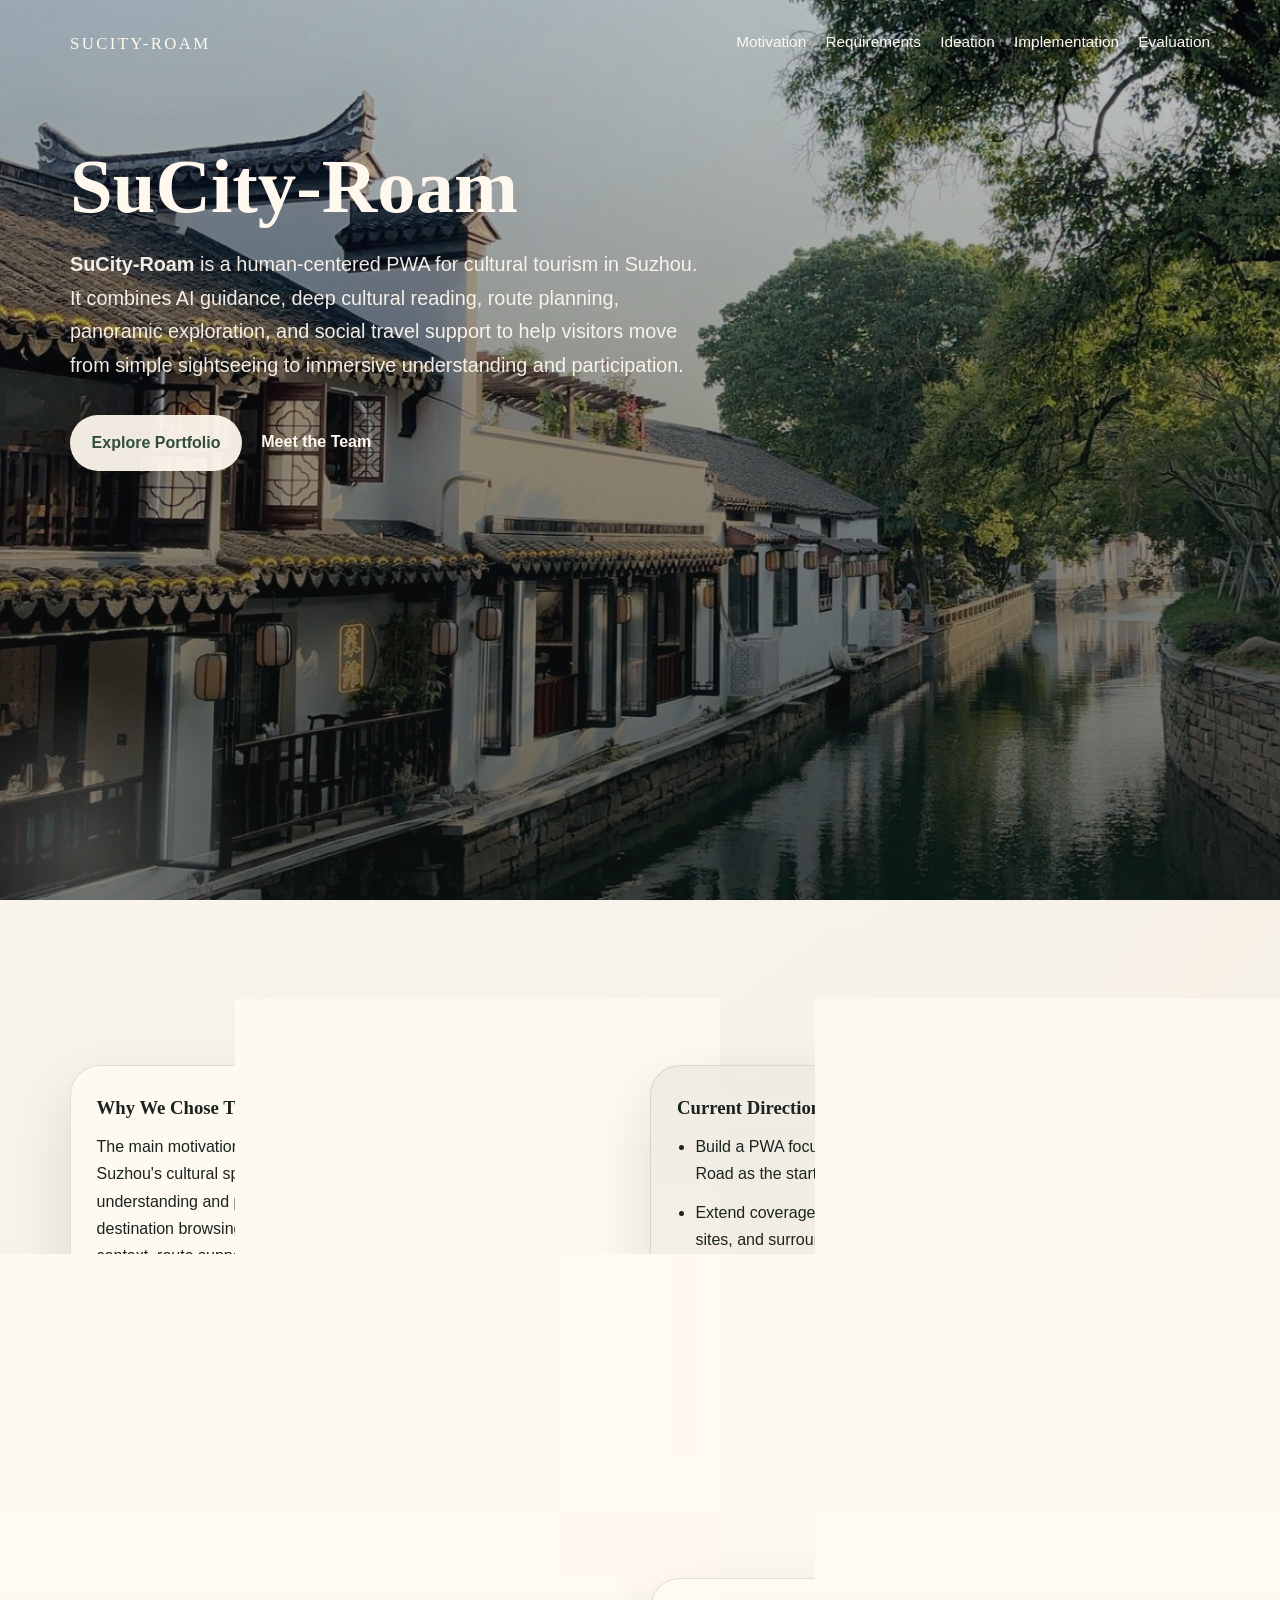
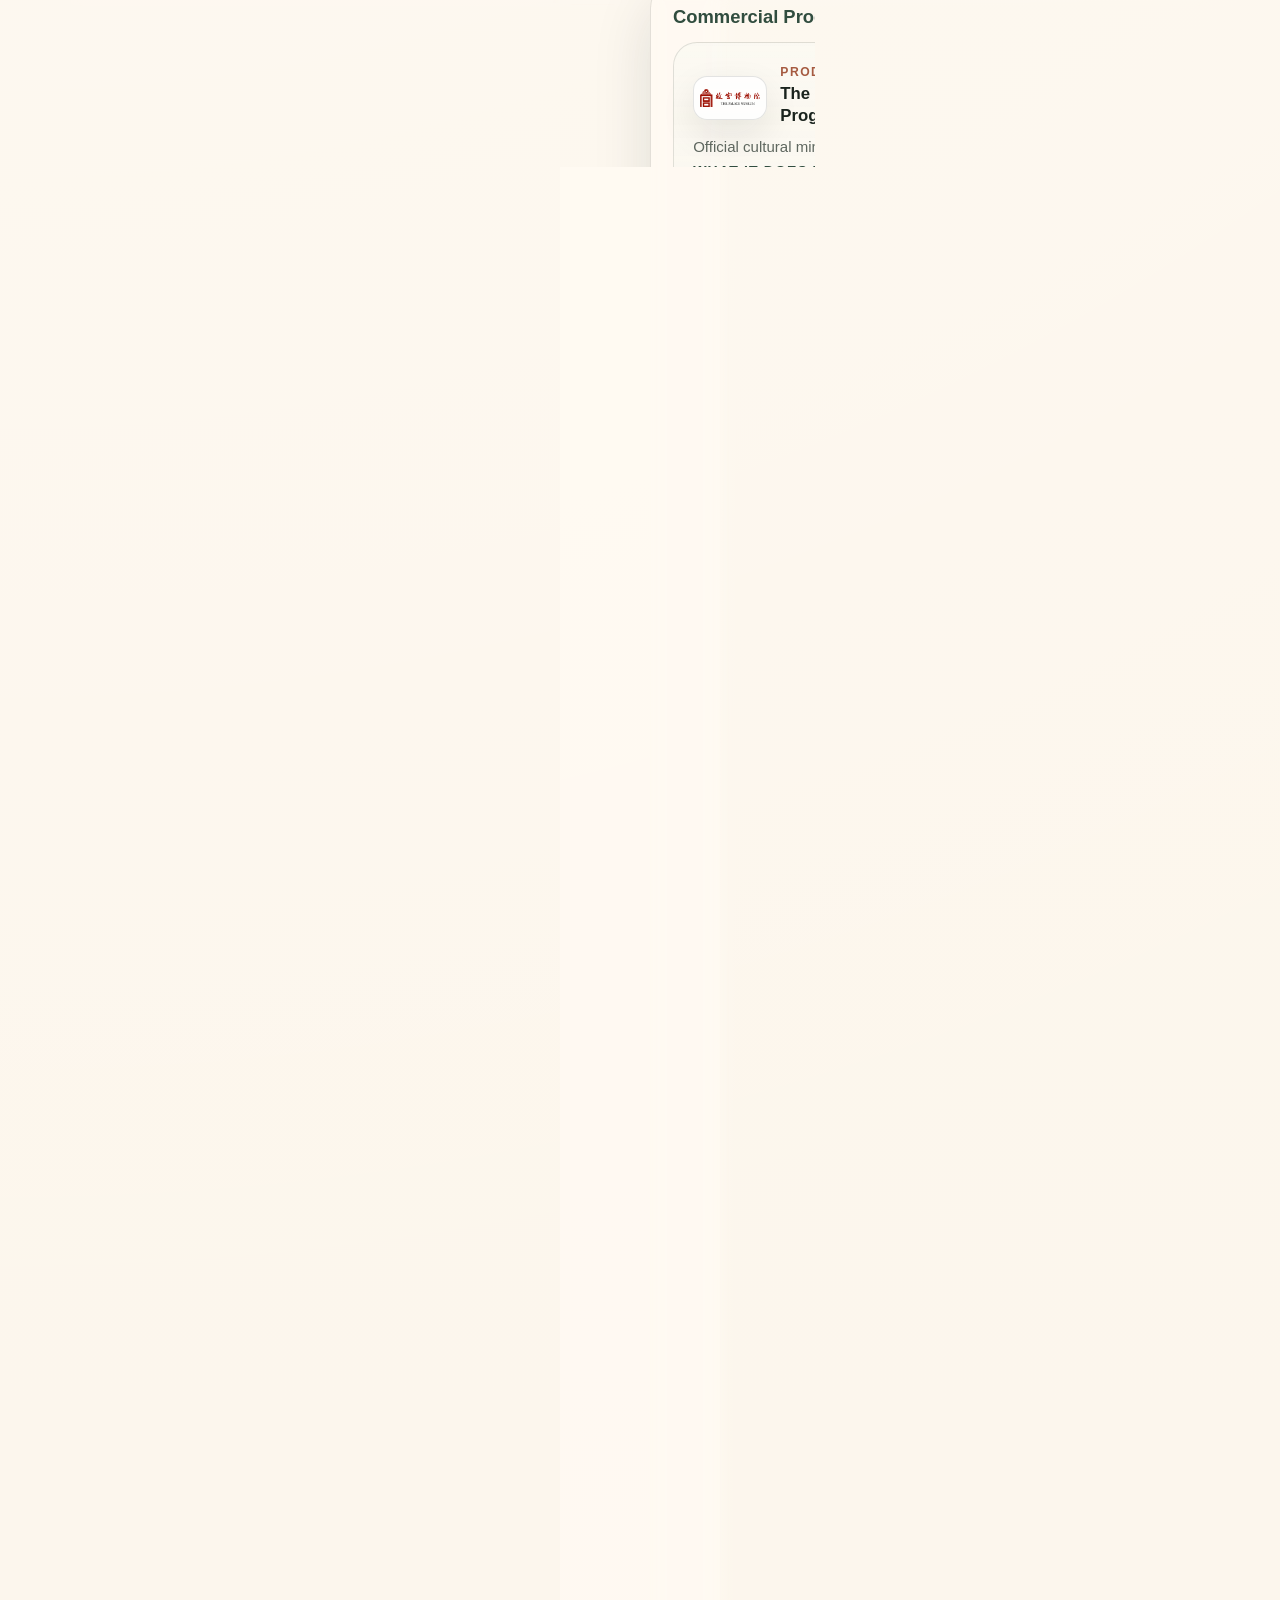
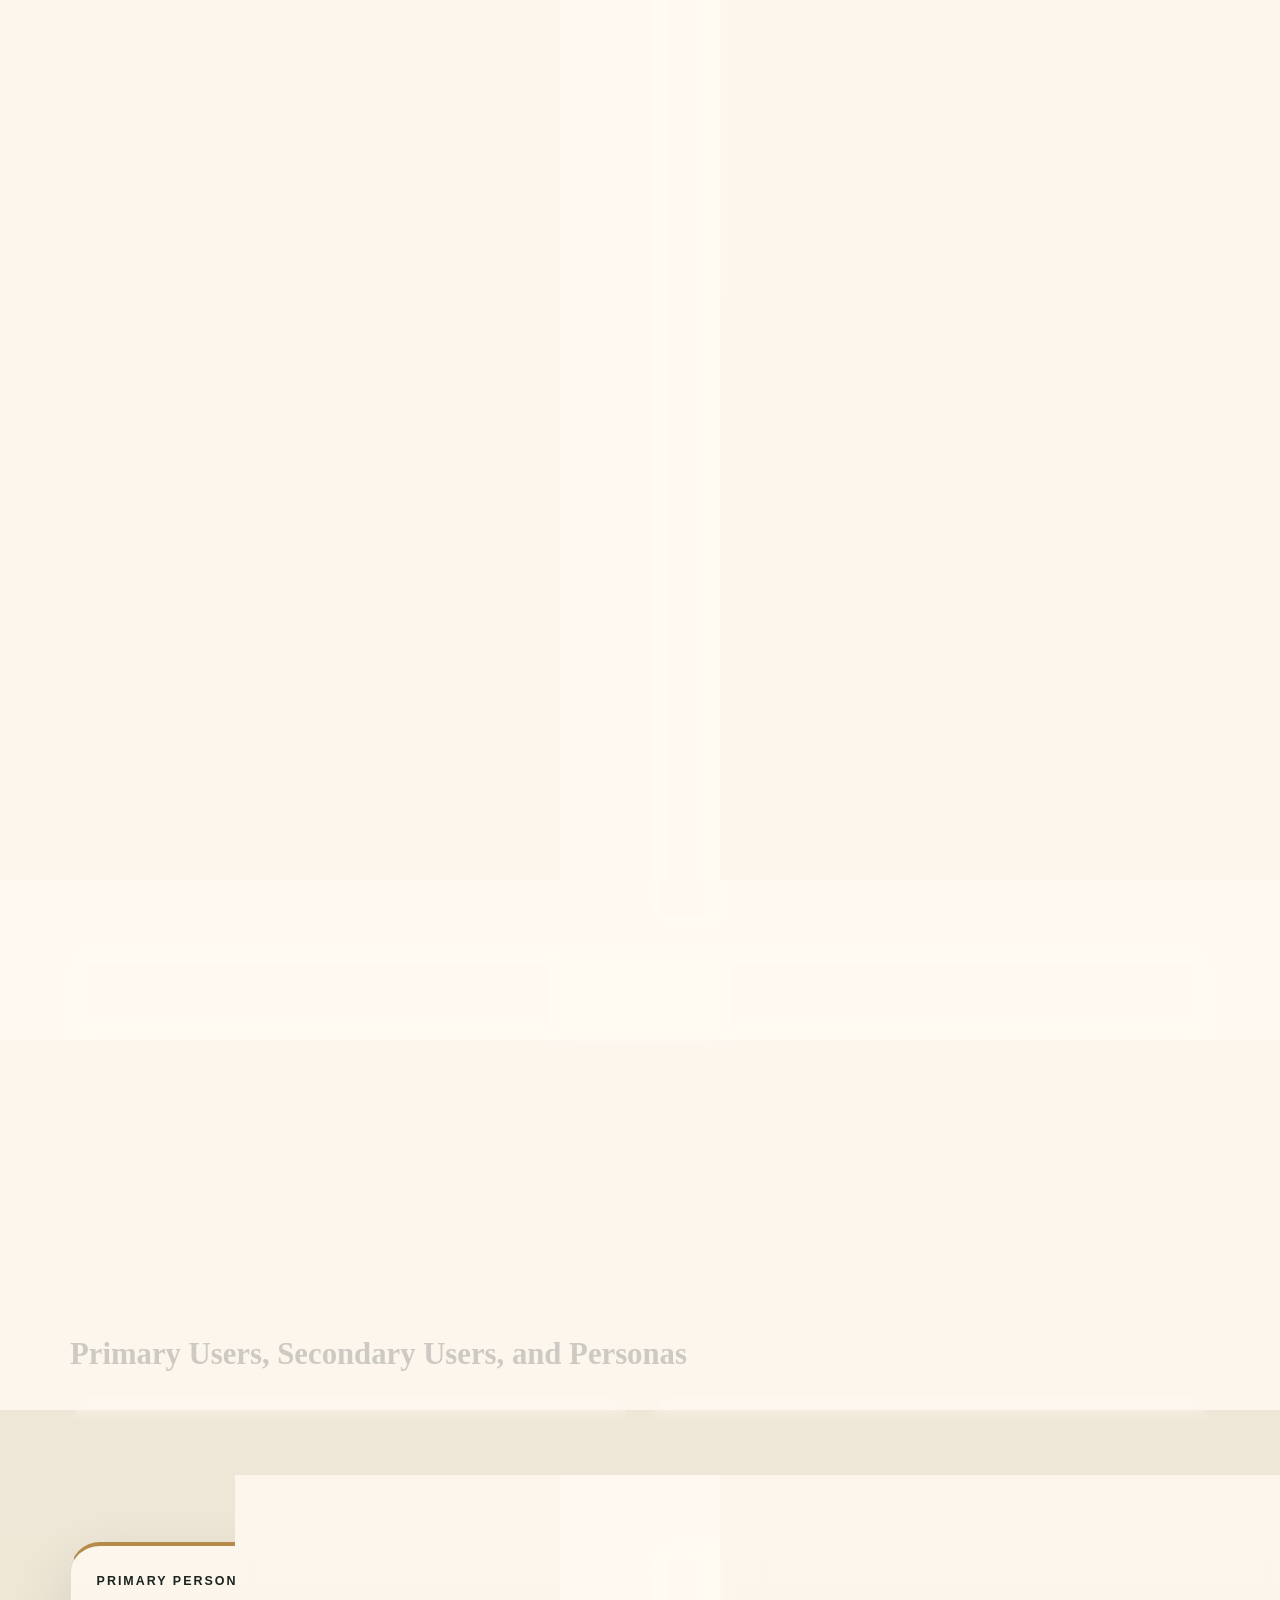
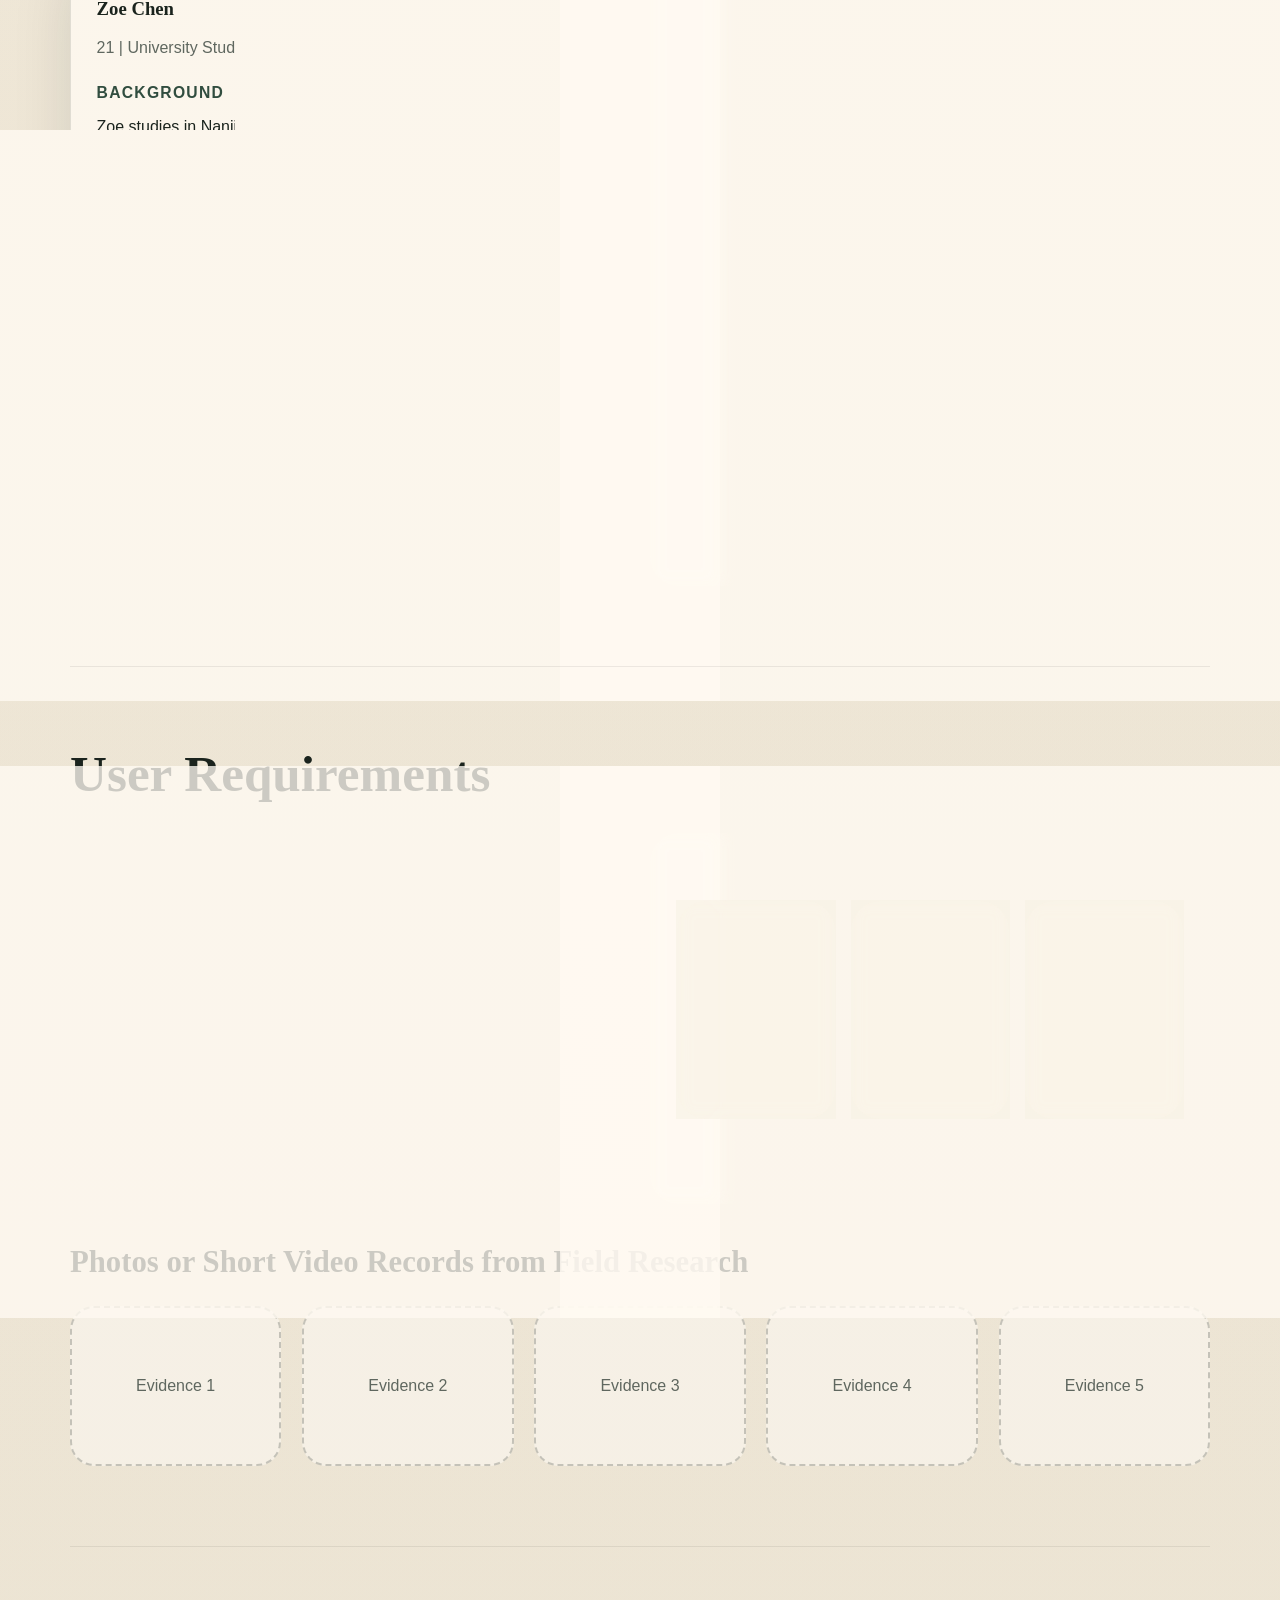
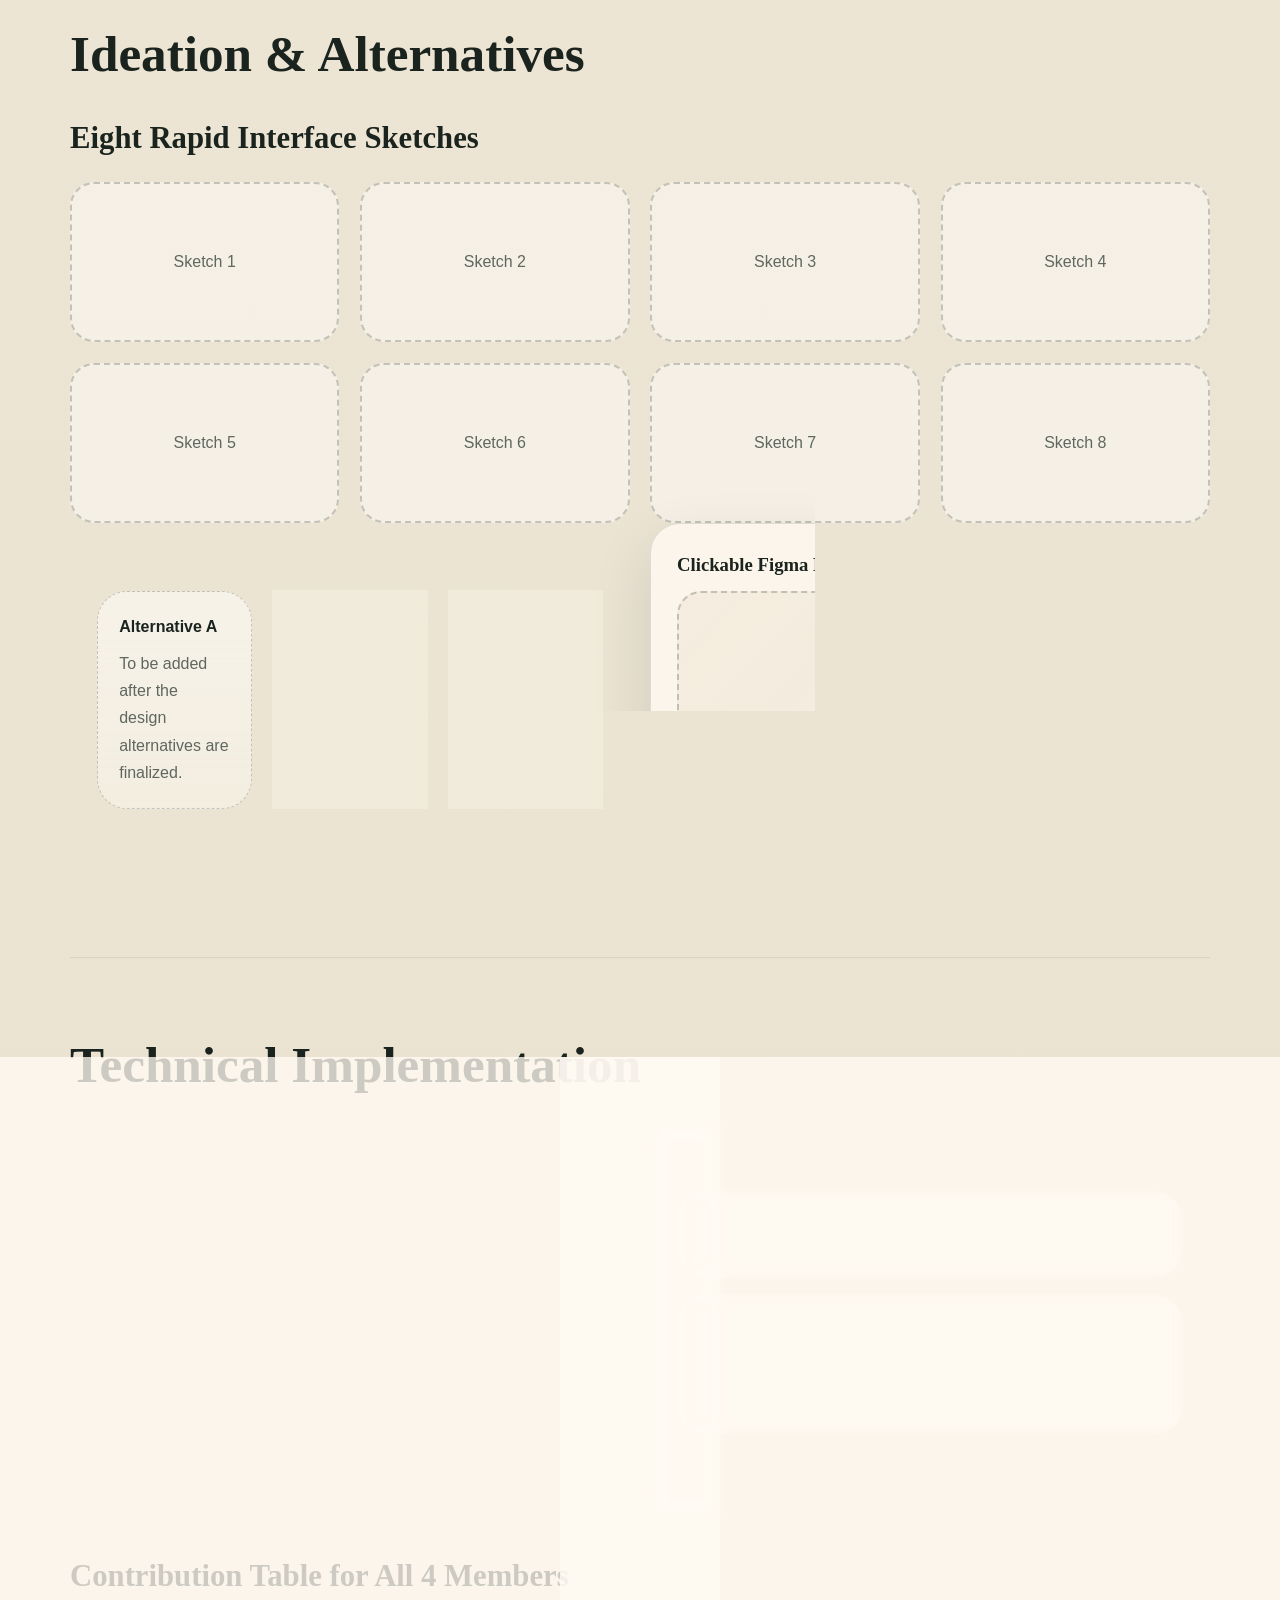
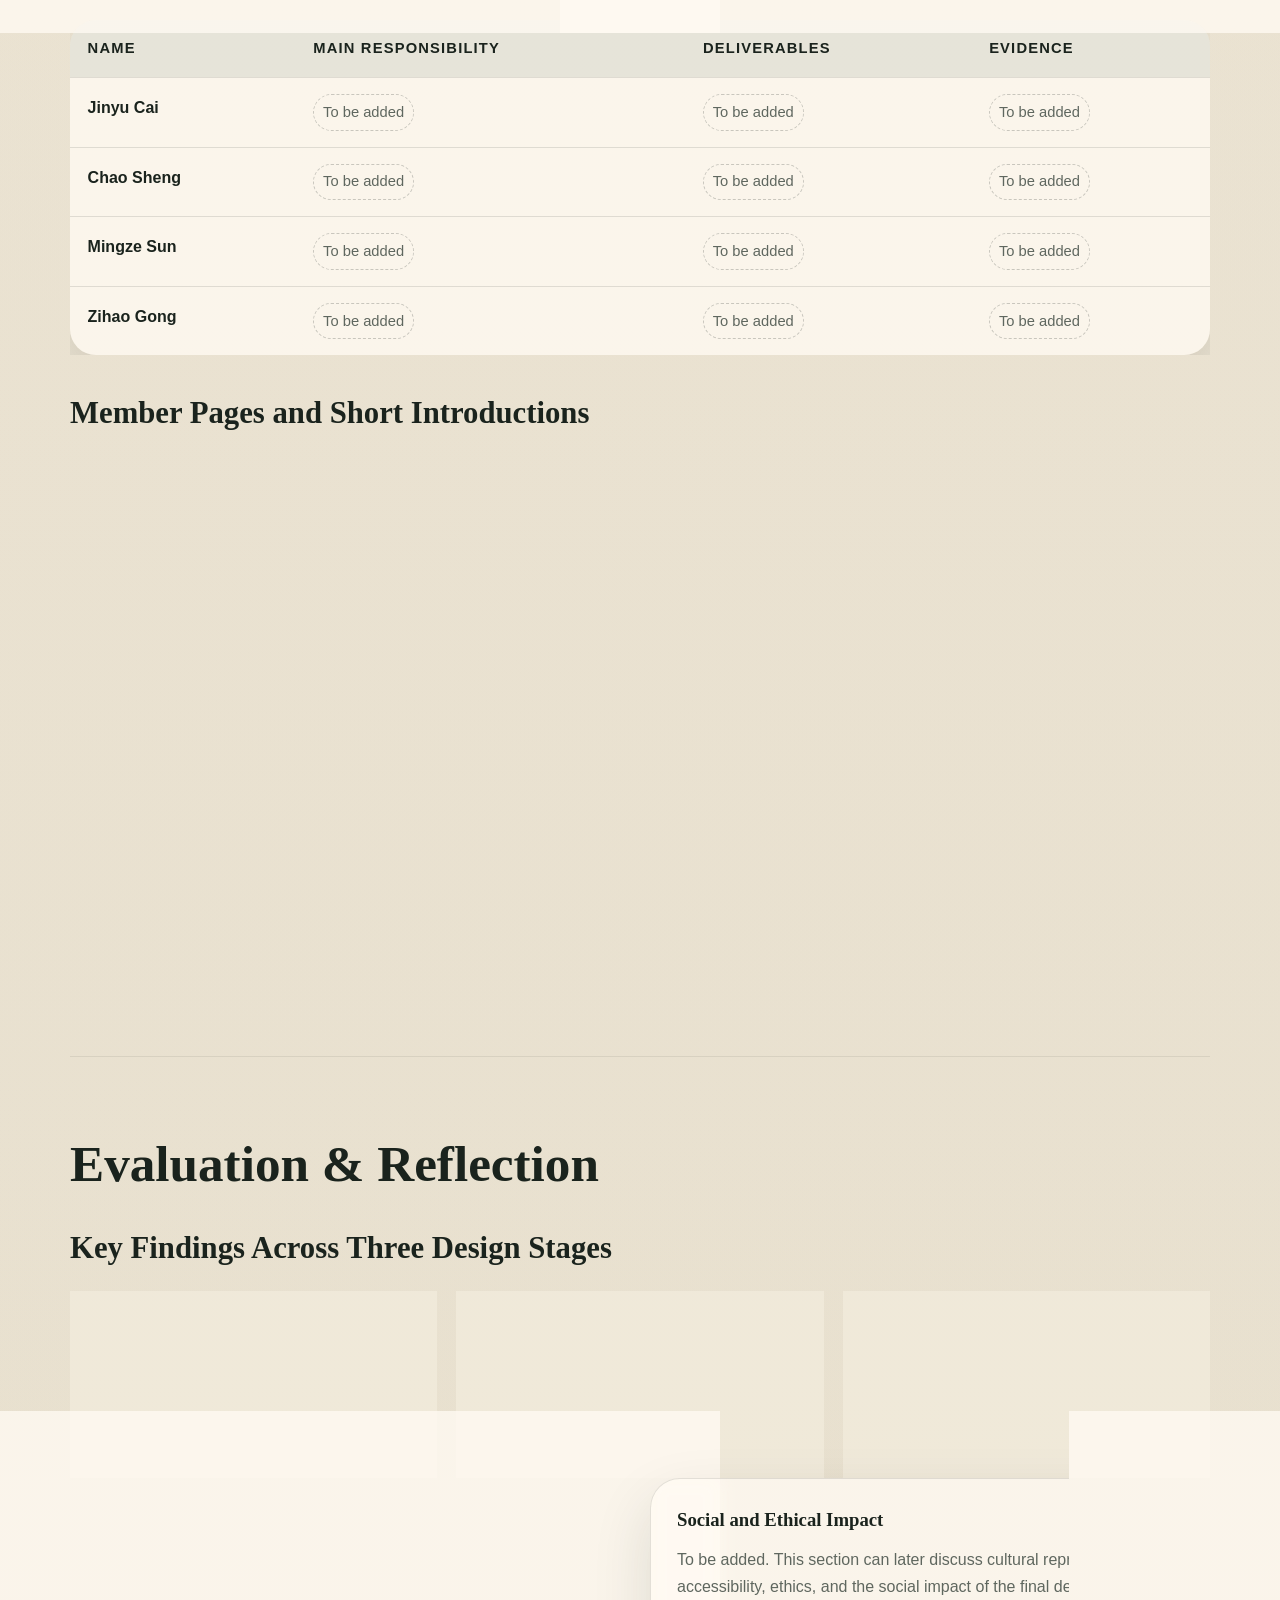
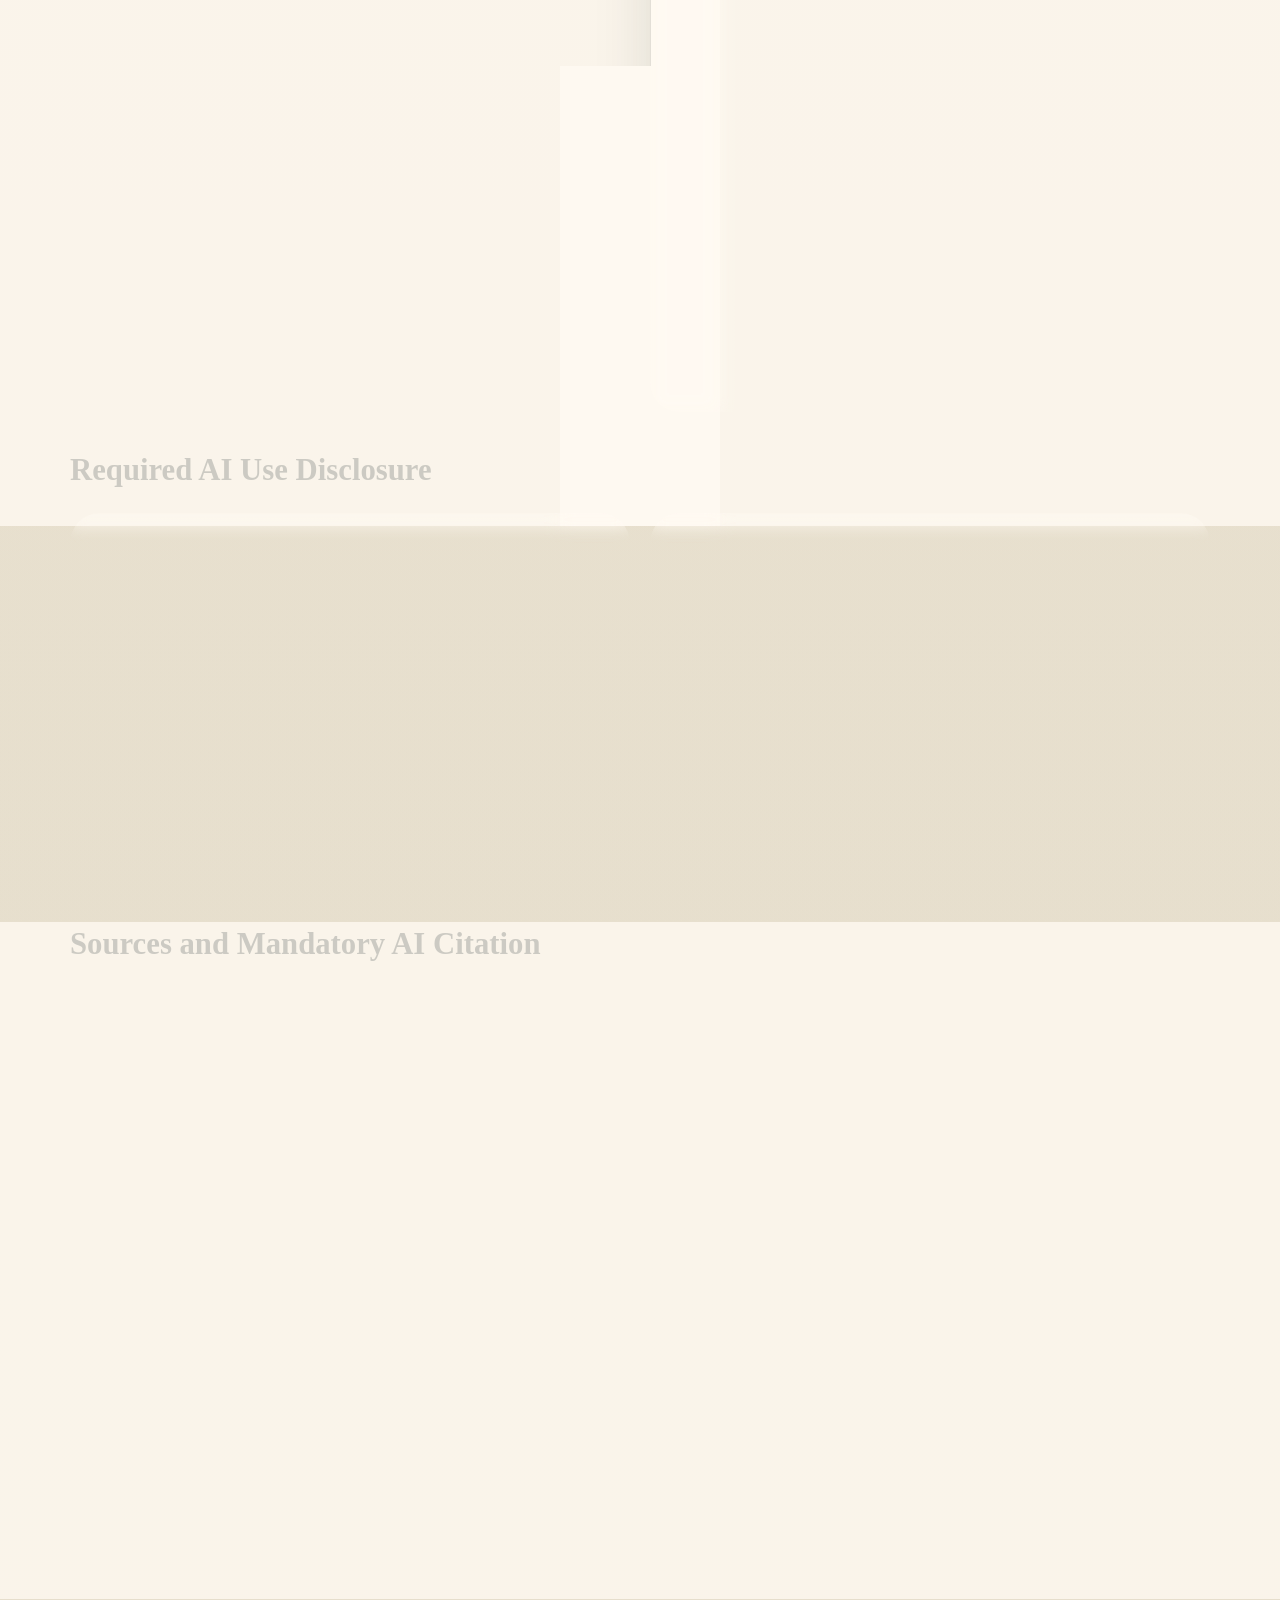
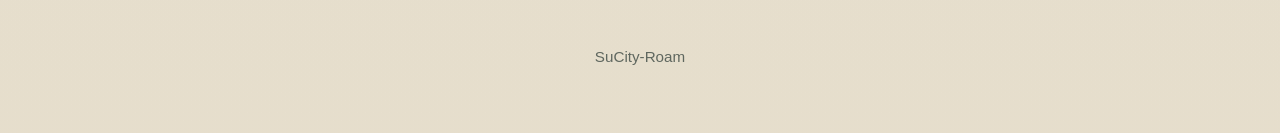
==== commit dc6feae8: "Add research section sources, icons, and references" ====
--- a/index.html
+++ b/index.html
@@ -92,8 +92,9 @@
                         <h3>Academic Research and Commercial Product Review</h3>
                     </div>
                     <p>
-                        Add 4 academic papers and 4 commercial products here. Each item should
-                        list 3 strengths and 3 missing points.
+                        We reviewed four academic papers and four commercial products to map
+                        what the current cultural tourism landscape already does well and where
+                        it still falls short.
                     </p>
                 </div>
 
@@ -101,25 +102,105 @@
                     <section class="panel-card research-group">
                         <h4>Academic Papers</h4>
                         <div class="research-grid">
-                            <article class="placeholder-card">
-                                <h5>Paper 1</h5>
-                                <p class="placeholder-text">Title, author, and source to be added.</p>
-                                <p class="placeholder-mini">3 strengths / 3 gaps</p>
+                            <article class="research-entry">
+                                <p class="research-type">Paper 1</p>
+                                <h5>Combining Cultural Heritage and Gaming Experiences for Gen Z</h5>
+                                <p class="research-meta">Yun, 2023</p>
+                                <div class="research-resource-row">
+                                    <a class="research-chip" href="references/yun-cultural-heritage-gaming.pdf" target="_blank" rel="noopener">Open PDF</a>
+                                    <a class="research-chip" href="https://doi.org/10.3390/su151813777" target="_blank" rel="noopener">Official Page</a>
+                                </div>
+                                <div class="insight-block">
+                                    <h6>What It Does Well</h6>
+                                    <ol class="research-list">
+                                        <li>Identifies that site-based play can effectively enhance real-world exploration.</li>
+                                        <li>Recognizes that Gen Z often feels alienated from outdoor experiences without social interaction.</li>
+                                        <li>Emphasizes player autonomy instead of forcing visitors through rigid linear paths.</li>
+                                    </ol>
+                                </div>
+                                <div class="insight-block">
+                                    <h6>What It Misses</h6>
+                                    <ol class="research-list">
+                                        <li>Over-relies on physical AR, which is fragile in outdoor settings.</li>
+                                        <li>Does not include real-time LLM support for personalized historical Q&amp;A.</li>
+                                        <li>Does not provide real-time location sharing for offline social connection.</li>
+                                    </ol>
+                                </div>
                             </article>
-                            <article class="placeholder-card">
-                                <h5>Paper 2</h5>
-                                <p class="placeholder-text">Title, author, and source to be added.</p>
-                                <p class="placeholder-mini">3 strengths / 3 gaps</p>
+                            <article class="research-entry">
+                                <p class="research-type">Paper 2</p>
+                                <h5>Digital Game-Based Heritage Education</h5>
+                                <p class="research-meta">Camunas-Garcia et al., 2024</p>
+                                <div class="research-resource-row">
+                                    <a class="research-chip" href="references/camunas-digital-game-heritage-education.pdf" target="_blank" rel="noopener">Open PDF</a>
+                                    <a class="research-chip" href="https://doi.org/10.3390/educsci14040396" target="_blank" rel="noopener">Official Page</a>
+                                </div>
+                                <div class="insight-block">
+                                    <h6>What It Does Well</h6>
+                                    <ol class="research-list">
+                                        <li>Shows that information capsules work well for delivering cultural background.</li>
+                                        <li>Highlights the value of narrative-driven and people-centered design.</li>
+                                        <li>Provides a strong theoretical framework for evaluating cognitive and emotional engagement.</li>
+                                    </ol>
+                                </div>
+                                <div class="insight-block">
+                                    <h6>What It Misses</h6>
+                                    <ol class="research-list">
+                                        <li>Most of the reviewed games still lack open-world exploration.</li>
+                                        <li>The focus stays on virtual games rather than location-based services.</li>
+                                        <li>User-generated content is not treated as a driver for ongoing engagement.</li>
+                                    </ol>
+                                </div>
                             </article>
-                            <article class="placeholder-card">
-                                <h5>Paper 3</h5>
-                                <p class="placeholder-text">Title, author, and source to be added.</p>
-                                <p class="placeholder-mini">3 strengths / 3 gaps</p>
+                            <article class="research-entry">
+                                <p class="research-type">Paper 3</p>
+                                <h5>Personalized Navigation Based on Metacosmic Cultural Tourism and LLM</h5>
+                                <p class="research-meta">Guo et al., 2025</p>
+                                <div class="research-resource-row">
+                                    <a class="research-chip" href="references/guo-llm-cultural-navigation.pdf" target="_blank" rel="noopener">Open PDF</a>
+                                    <a class="research-chip" href="https://ieeexplore.ieee.org/document/10979851" target="_blank" rel="noopener">Official Page</a>
+                                </div>
+                                <div class="insight-block">
+                                    <h6>What It Does Well</h6>
+                                    <ol class="research-list">
+                                        <li>Integrates LLM and RAG for accurate cultural interpretation.</li>
+                                        <li>Connects 3D architectural models with natural-language AI commands.</li>
+                                        <li>Builds a strong multimodal interaction architecture.</li>
+                                    </ol>
+                                </div>
+                                <div class="insight-block">
+                                    <h6>What It Misses</h6>
+                                    <ol class="research-list">
+                                        <li>Stays focused on human-computer interaction rather than human-to-human social connection.</li>
+                                        <li>Lacks a UGC loop where visitors can feed experiences back into the system.</li>
+                                        <li>Remains in virtual space without real-world walking navigation.</li>
+                                    </ol>
+                                </div>
                             </article>
-                            <article class="placeholder-card">
-                                <h5>Paper 4</h5>
-                                <p class="placeholder-text">Title, author, and source to be added.</p>
-                                <p class="placeholder-mini">3 strengths / 3 gaps</p>
+                            <article class="research-entry">
+                                <p class="research-type">Paper 4</p>
+                                <h5>Influence of UGC on Tourist Loyalty in Cultural Heritage Sites</h5>
+                                <p class="research-meta">Xu et al., 2023</p>
+                                <div class="research-resource-row">
+                                    <a class="research-chip" href="references/xu-ugc-tourist-loyalty.pdf" target="_blank" rel="noopener">Open PDF</a>
+                                    <a class="research-chip" href="https://doi.org/10.1080/02508281.2021.1913022" target="_blank" rel="noopener">Official Page</a>
+                                </div>
+                                <div class="insight-block">
+                                    <h6>What It Does Well</h6>
+                                    <ol class="research-list">
+                                        <li>Quantifies how UGC increases tourist satisfaction and revisit intention.</li>
+                                        <li>Separates factual and emotional UGC, showing the stronger value of emotional content.</li>
+                                        <li>Maps the influence of UGC across pre-trip, in-trip, and post-trip stages.</li>
+                                    </ol>
+                                </div>
+                                <div class="insight-block">
+                                    <h6>What It Misses</h6>
+                                    <ol class="research-list">
+                                        <li>Studies UGC on external social platforms instead of within a dedicated tour app.</li>
+                                        <li>Does not trigger UGC creation from exact real-time geolocation.</li>
+                                        <li>Does not use AI to summarize large-scale UGC for tourists on site.</li>
+                                    </ol>
+                                </div>
                             </article>
                         </div>
                     </section>
@@ -127,29 +208,147 @@
                     <section class="panel-card research-group">
                         <h4>Commercial Products</h4>
                         <div class="research-grid">
-                            <article class="placeholder-card">
-                                <h5>Product 1</h5>
-                                <p class="placeholder-text">Name, platform, and link to be added.</p>
-                                <p class="placeholder-mini">3 strengths / 3 gaps</p>
+                            <article class="research-entry">
+                                <div class="research-entry-head">
+                                    <div class="research-title-cluster">
+                                        <img class="research-icon research-icon-wide" src="images/research-icons/palace-logo.png" alt="The Palace Museum official logo">
+                                        <div>
+                                            <p class="research-type">Product 1</p>
+                                            <h5>The Palace Museum Mini Program</h5>
+                                        </div>
+                                    </div>
+                                    <a class="research-chip" href="https://intl.dpm.org.cn/index.html?l=en" target="_blank" rel="noopener">Official Site</a>
+                                </div>
+                                <p class="research-meta">Official cultural mini program</p>
+                                <div class="insight-block">
+                                    <h6>What It Does Well</h6>
+                                    <ol class="research-list">
+                                        <li>Provides authoritative and highly detailed cultural resources.</li>
+                                        <li>Uses visually polished static maps that match the cultural tone.</li>
+                                        <li>Offers clear and curated official touring routes.</li>
+                                    </ol>
+                                </div>
+                                <div class="insight-block">
+                                    <h6>What It Misses</h6>
+                                    <ol class="research-list">
+                                        <li>Lacks multi-user social tracking for groups traveling together.</li>
+                                        <li>Provides one-way audio guidance without interactive AI Q&amp;A.</li>
+                                        <li>Does not support map-based visitor UGC sharing.</li>
+                                    </ol>
+                                </div>
                             </article>
-                            <article class="placeholder-card">
-                                <h5>Product 2</h5>
-                                <p class="placeholder-text">Name, platform, and link to be added.</p>
-                                <p class="placeholder-mini">3 strengths / 3 gaps</p>
+                            <article class="research-entry">
+                                <div class="research-entry-head">
+                                    <div class="research-title-cluster">
+                                        <img class="research-icon" src="images/research-icons/amap-official.png" alt="AMap official icon">
+                                        <div>
+                                            <p class="research-type">Product 2</p>
+                                            <h5>AMap Group Navigation</h5>
+                                        </div>
+                                    </div>
+                                    <a class="research-chip" href="https://www.amap.com/" target="_blank" rel="noopener">Official Site</a>
+                                </div>
+                                <p class="research-meta">Real-time map and team navigation</p>
+                                <div class="insight-block">
+                                    <h6>What It Does Well</h6>
+                                    <ol class="research-list">
+                                        <li>Delivers accurate real-time location synchronization.</li>
+                                        <li>Provides a strong group travel experience supported by mature routing algorithms.</li>
+                                        <li>Maintains high stability and performance in live navigation.</li>
+                                    </ol>
+                                </div>
+                                <div class="insight-block">
+                                    <h6>What It Misses</h6>
+                                    <ol class="research-list">
+                                        <li>Offers no cultural immersion or 3D panorama scene support.</li>
+                                        <li>Shows geography without historical or narrative context.</li>
+                                        <li>Lacks conversational AI for sightseeing-related questions.</li>
+                                    </ol>
+                                </div>
                             </article>
-                            <article class="placeholder-card">
-                                <h5>Product 3</h5>
-                                <p class="placeholder-text">Name, platform, and link to be added.</p>
-                                <p class="placeholder-mini">3 strengths / 3 gaps</p>
+                            <article class="research-entry">
+                                <div class="research-entry-head">
+                                    <div class="research-title-cluster">
+                                        <img class="research-icon" src="images/research-icons/xiaohongshu-fixed.png" alt="Xiaohongshu official icon">
+                                        <div>
+                                            <p class="research-type">Product 3</p>
+                                            <h5>Xiaohongshu (RED)</h5>
+                                        </div>
+                                    </div>
+                                    <a class="research-chip" href="https://www.xiaohongshu.com/" target="_blank" rel="noopener">Official Site</a>
+                                </div>
+                                <p class="research-meta">Travel-oriented UGC social platform</p>
+                                <div class="insight-block">
+                                    <h6>What It Does Well</h6>
+                                    <ol class="research-list">
+                                        <li>Hosts a highly active and authentic travel UGC ecosystem.</li>
+                                        <li>Builds strong emotional connection and interaction among users.</li>
+                                        <li>Surfaces hidden and niche travel routes effectively.</li>
+                                    </ol>
+                                </div>
+                                <div class="insight-block">
+                                    <h6>What It Misses</h6>
+                                    <ol class="research-list">
+                                        <li>Content is fragmented and detached from a live navigation map.</li>
+                                        <li>It does not provide immersive 3D or VR preview experiences.</li>
+                                        <li>It lacks context-aware AI guidance tied to exact on-site coordinates.</li>
+                                    </ol>
+                                </div>
                             </article>
-                            <article class="placeholder-card">
-                                <h5>Product 4</h5>
-                                <p class="placeholder-text">Name, platform, and link to be added.</p>
-                                <p class="placeholder-mini">3 strengths / 3 gaps</p>
+                            <article class="research-entry">
+                                <div class="research-entry-head">
+                                    <div class="research-title-cluster">
+                                        <img class="research-icon" src="images/research-icons/google-arts-official.png" alt="Google Arts and Culture official icon">
+                                        <div>
+                                            <p class="research-type">Product 4</p>
+                                            <h5>Google Arts &amp; Culture</h5>
+                                        </div>
+                                    </div>
+                                    <a class="research-chip" href="https://artsandculture.google.com/" target="_blank" rel="noopener">Official Site</a>
+                                </div>
+                                <p class="research-meta">Digital heritage and immersive exhibition platform</p>
+                                <div class="insight-block">
+                                    <h6>What It Does Well</h6>
+                                    <ol class="research-list">
+                                        <li>Offers world-class 3D and panoramic online tours.</li>
+                                        <li>Excels at high-definition artifact digitization and visual detail.</li>
+                                        <li>Includes multiple gamified educational micro-interactions.</li>
+                                    </ol>
+                                </div>
+                                <div class="insight-block">
+                                    <h6>What It Misses</h6>
+                                    <ol class="research-list">
+                                        <li>Still works mostly as a single-player experience with weak social loops.</li>
+                                        <li>Does not connect to real-world on-site navigation.</li>
+                                        <li>Does not let user photos or other physical UGC feed back into a shared map context.</li>
+                                    </ol>
+                                </div>
                             </article>
                         </div>
                     </section>
                 </div>
+
+                <article class="panel-card accent-card research-summary-card">
+                    <h4>Summary of the Gap</h4>
+                    <p>
+                        Current solutions are still siloed: map apps support movement but not
+                        cultural depth, museum apps provide authoritative content but not social
+                        coordination, and social platforms surface authentic stories without
+                        immersive or context-aware guidance.
+                    </p>
+                    <ul class="plain-list research-summary-list">
+                        <li>Navigation tools are strong at routing, but weak at storytelling and cultural interpretation.</li>
+                        <li>Cultural apps are rich in content, but often lack real-time teamwork, UGC loops, and AI interaction.</li>
+                        <li>Social platforms capture authentic travel emotion, but do not organize it around live maps or on-site decision-making.</li>
+                        <li>Immersive virtual platforms show places beautifully, but rarely bridge back to physical visits.</li>
+                    </ul>
+                    <p>
+                        In this portfolio, <strong>SuCity-Roam</strong> is positioned to bridge
+                        those disconnected strengths by combining AI guidance, immersive
+                        exploration, cultural interpretation, and real-life social travel support
+                        in one experience.
+                    </p>
+                </article>
             </div>
 
             <div class="subsection-block" id="personas">
@@ -719,11 +918,64 @@
 
                 <article class="panel-card">
                     <ol class="reference-list">
-                        <li><span class="blank-inline">Reference entry 1 to be added</span></li>
-                        <li><span class="blank-inline">Reference entry 2 to be added</span></li>
-                        <li><span class="blank-inline">Reference entry 3 to be added</span></li>
-                        <li><span class="blank-inline">Reference entry 4 to be added</span></li>
-                        <li><span class="blank-inline">Mandatory AI citation to be added</span></li>
+                        <li>
+                            Yun, H. (2023). Combining Cultural Heritage and Gaming Experiences:
+                            Enhancing Location-Based Games for Generation Z. <em>Sustainability, 15</em>(18),
+                            13777.
+                            <a class="reference-link" href="references/yun-cultural-heritage-gaming.pdf" target="_blank" rel="noopener">Local PDF</a>
+                            <span class="reference-sep">|</span>
+                            <a class="reference-link" href="https://doi.org/10.3390/su151813777" target="_blank" rel="noopener">DOI</a>
+                        </li>
+                        <li>
+                            Camunas-Garcia, D., Caceres-Reche, M. P., Cambil-Hernandez, M. d. l. E.,
+                            and Lorenzo-Martin, M. E. (2024). Digital Game-Based Heritage Education:
+                            Analyzing the Potential of Heritage-Based Video Games. <em>Education Sciences, 14</em>(4),
+                            396.
+                            <a class="reference-link" href="references/camunas-digital-game-heritage-education.pdf" target="_blank" rel="noopener">Local PDF</a>
+                            <span class="reference-sep">|</span>
+                            <a class="reference-link" href="https://doi.org/10.3390/educsci14040396" target="_blank" rel="noopener">DOI</a>
+                        </li>
+                        <li>
+                            Guo, H., Liu, Z., Tang, C., and Zhang, X. (2025). An Interactive
+                            Framework for Personalized Navigation Based on Metacosmic Cultural
+                            Tourism and Large Model Fine-Tuning. <em>IEEE Access, 13</em>.
+                            <a class="reference-link" href="references/guo-llm-cultural-navigation.pdf" target="_blank" rel="noopener">Local PDF</a>
+                            <span class="reference-sep">|</span>
+                            <a class="reference-link" href="https://doi.org/10.1109/ACCESS.2025.3565359" target="_blank" rel="noopener">DOI</a>
+                        </li>
+                        <li>
+                            Xu, H., Cheung, L. T. O., Lovett, J., Duan, X., Pei, Q., and Liang, D.
+                            (2023). Understanding the influence of user-generated content on tourist
+                            loyalty behavior in a cultural World Heritage Site. <em>Tourism Recreation Research, 48</em>(2),
+                            173-187.
+                            <a class="reference-link" href="references/xu-ugc-tourist-loyalty.pdf" target="_blank" rel="noopener">Local PDF</a>
+                            <span class="reference-sep">|</span>
+                            <a class="reference-link" href="https://doi.org/10.1080/02508281.2021.1913022" target="_blank" rel="noopener">DOI</a>
+                        </li>
+                        <li>
+                            The Palace Museum. (n.d.). Official website and digital visitor resources.
+                            Accessed April 21, 2026.
+                            <a class="reference-link" href="https://intl.dpm.org.cn/index.html?l=en" target="_blank" rel="noopener">Website</a>
+                        </li>
+                        <li>
+                            AMap. (n.d.). Official map and group navigation platform.
+                            Accessed April 21, 2026.
+                            <a class="reference-link" href="https://www.amap.com/" target="_blank" rel="noopener">Website</a>
+                        </li>
+                        <li>
+                            Xiaohongshu. (n.d.). Official social platform website.
+                            Accessed April 21, 2026.
+                            <a class="reference-link" href="https://www.xiaohongshu.com/" target="_blank" rel="noopener">Website</a>
+                        </li>
+                        <li>
+                            Google Arts and Culture. (n.d.). Official digital heritage platform.
+                            Accessed April 21, 2026.
+                            <a class="reference-link" href="https://artsandculture.google.com/" target="_blank" rel="noopener">Website</a>
+                        </li>
+                        <li>
+                            OpenAI. (2026). ChatGPT [Large language model].
+                            <a class="reference-link" href="https://openai.com/chatgpt/" target="_blank" rel="noopener">Official page</a>
+                        </li>
                     </ol>
                     <p class="repository-note">
                         Repository reminder: keep your main prompt records in the <code>ai-logs</code>
--- a/style.css
+++ b/style.css
@@ -318,7 +318,132 @@
 }
 
 .research-grid {
-    grid-template-columns: repeat(2, minmax(0, 1fr));
+    grid-template-columns: 1fr;
+}
+
+.research-entry {
+    border: 1px solid var(--line);
+    border-radius: 24px;
+    padding: 1.2rem;
+    background:
+        linear-gradient(180deg, rgba(255, 255, 255, 0.46), rgba(255, 255, 255, 0.18)),
+        rgba(246, 240, 226, 0.62);
+}
+
+.research-entry-head {
+    display: flex;
+    align-items: flex-start;
+    justify-content: space-between;
+    gap: 0.85rem;
+}
+
+.research-title-cluster {
+    display: flex;
+    align-items: center;
+    gap: 0.85rem;
+}
+
+.research-icon {
+    width: 2.75rem;
+    height: 2.75rem;
+    flex-shrink: 0;
+    object-fit: contain;
+    padding: 0.38rem;
+    border: 1px solid var(--line);
+    border-radius: 14px;
+    background: rgba(255, 255, 255, 0.88);
+    box-shadow: var(--shadow-soft);
+}
+
+.research-icon-wide {
+    width: 4.6rem;
+}
+
+.research-type {
+    margin: 0 0 0.45rem;
+    text-transform: uppercase;
+    letter-spacing: 0.12em;
+    font-size: 0.76rem;
+    font-weight: 700;
+    color: var(--terracotta);
+}
+
+.research-entry h5 {
+    margin: 0 0 0.45rem;
+    font-size: 1.05rem;
+    line-height: 1.32;
+}
+
+.research-meta {
+    margin: 0 0 1rem;
+    color: var(--muted);
+    font-size: 0.94rem;
+}
+
+.research-resource-row {
+    display: flex;
+    flex-wrap: wrap;
+    gap: 0.65rem;
+    margin: 0 0 1rem;
+}
+
+.research-chip {
+    display: inline-flex;
+    align-items: center;
+    justify-content: center;
+    min-height: 2rem;
+    padding: 0.34rem 0.8rem;
+    border: 1px solid rgba(49, 77, 63, 0.2);
+    border-radius: 999px;
+    background: rgba(49, 77, 63, 0.08);
+    color: var(--moss);
+    font-size: 0.84rem;
+    font-weight: 700;
+    transition: transform 0.2s ease, box-shadow 0.2s ease, background 0.2s ease;
+}
+
+.research-chip:hover,
+.research-chip:focus-visible {
+    transform: translateY(-1px);
+    box-shadow: 0 10px 20px rgba(20, 27, 22, 0.1);
+    background: rgba(49, 77, 63, 0.12);
+}
+
+.insight-block + .insight-block {
+    margin-top: 1rem;
+    padding-top: 1rem;
+    border-top: 1px solid rgba(26, 35, 29, 0.1);
+}
+
+.insight-block h6 {
+    margin: 0 0 0.55rem;
+    font-size: 0.88rem;
+    text-transform: uppercase;
+    letter-spacing: 0.08em;
+    color: var(--moss);
+}
+
+.research-list {
+    margin: 0;
+    padding-left: 1.15rem;
+}
+
+.research-list li + li {
+    margin-top: 0.55rem;
+}
+
+.research-summary-card {
+    margin-top: 1.3rem;
+}
+
+.research-summary-card h4 {
+    margin: 0 0 0.75rem;
+    color: var(--moss);
+    font-size: 1.2rem;
+}
+
+.research-summary-list {
+    margin-top: 1rem;
 }
 
 .evidence-grid {
@@ -653,6 +778,18 @@
     margin-top: 0.7rem;
 }
 
+.reference-link {
+    color: var(--moss);
+    text-decoration: underline;
+    text-decoration-thickness: 1px;
+    text-underline-offset: 0.15em;
+}
+
+.reference-sep {
+    margin: 0 0.32rem;
+    color: var(--muted);
+}
+
 .site-footer {
     padding: 2rem 1.2rem 3rem;
     text-align: center;
@@ -781,4 +918,8 @@
         grid-template-columns: 1fr;
         padding: 1.4rem;
     }
-}
+
+    .research-entry-head {
+        flex-direction: column;
+    }
+}
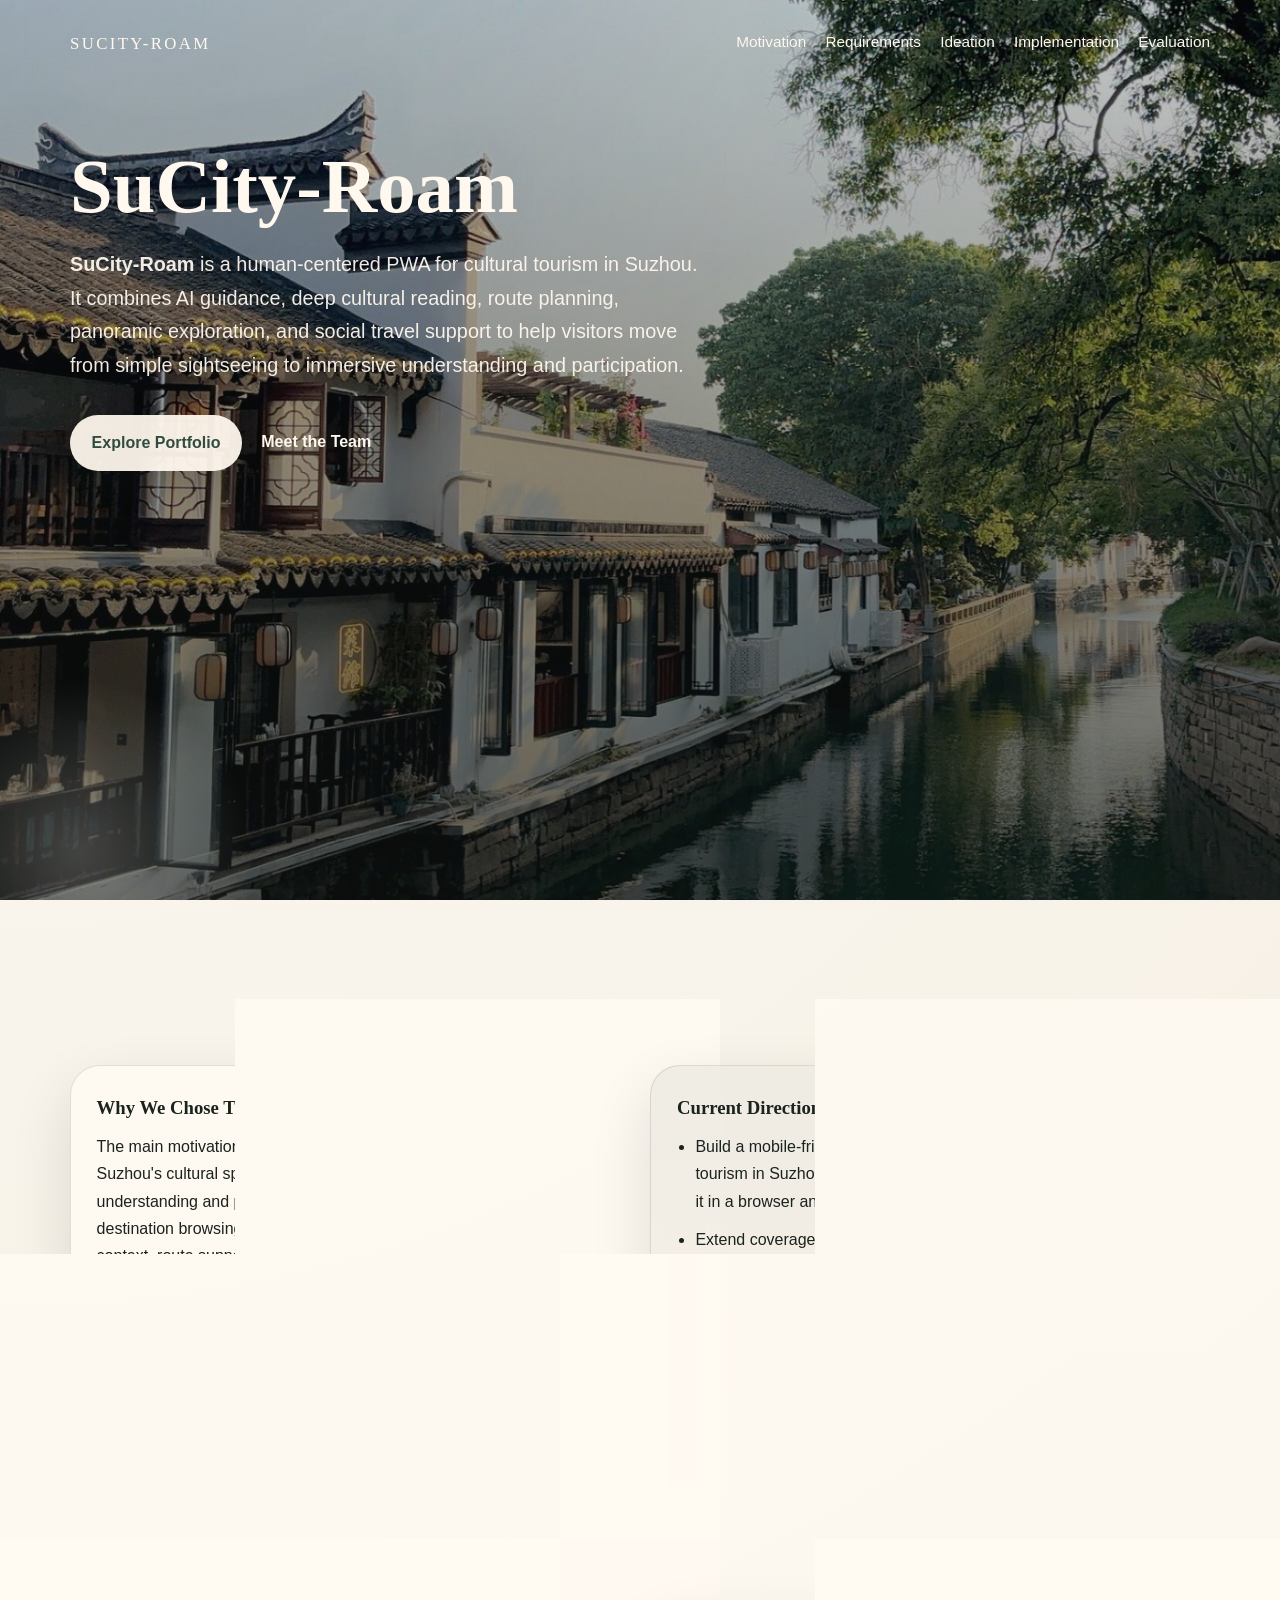
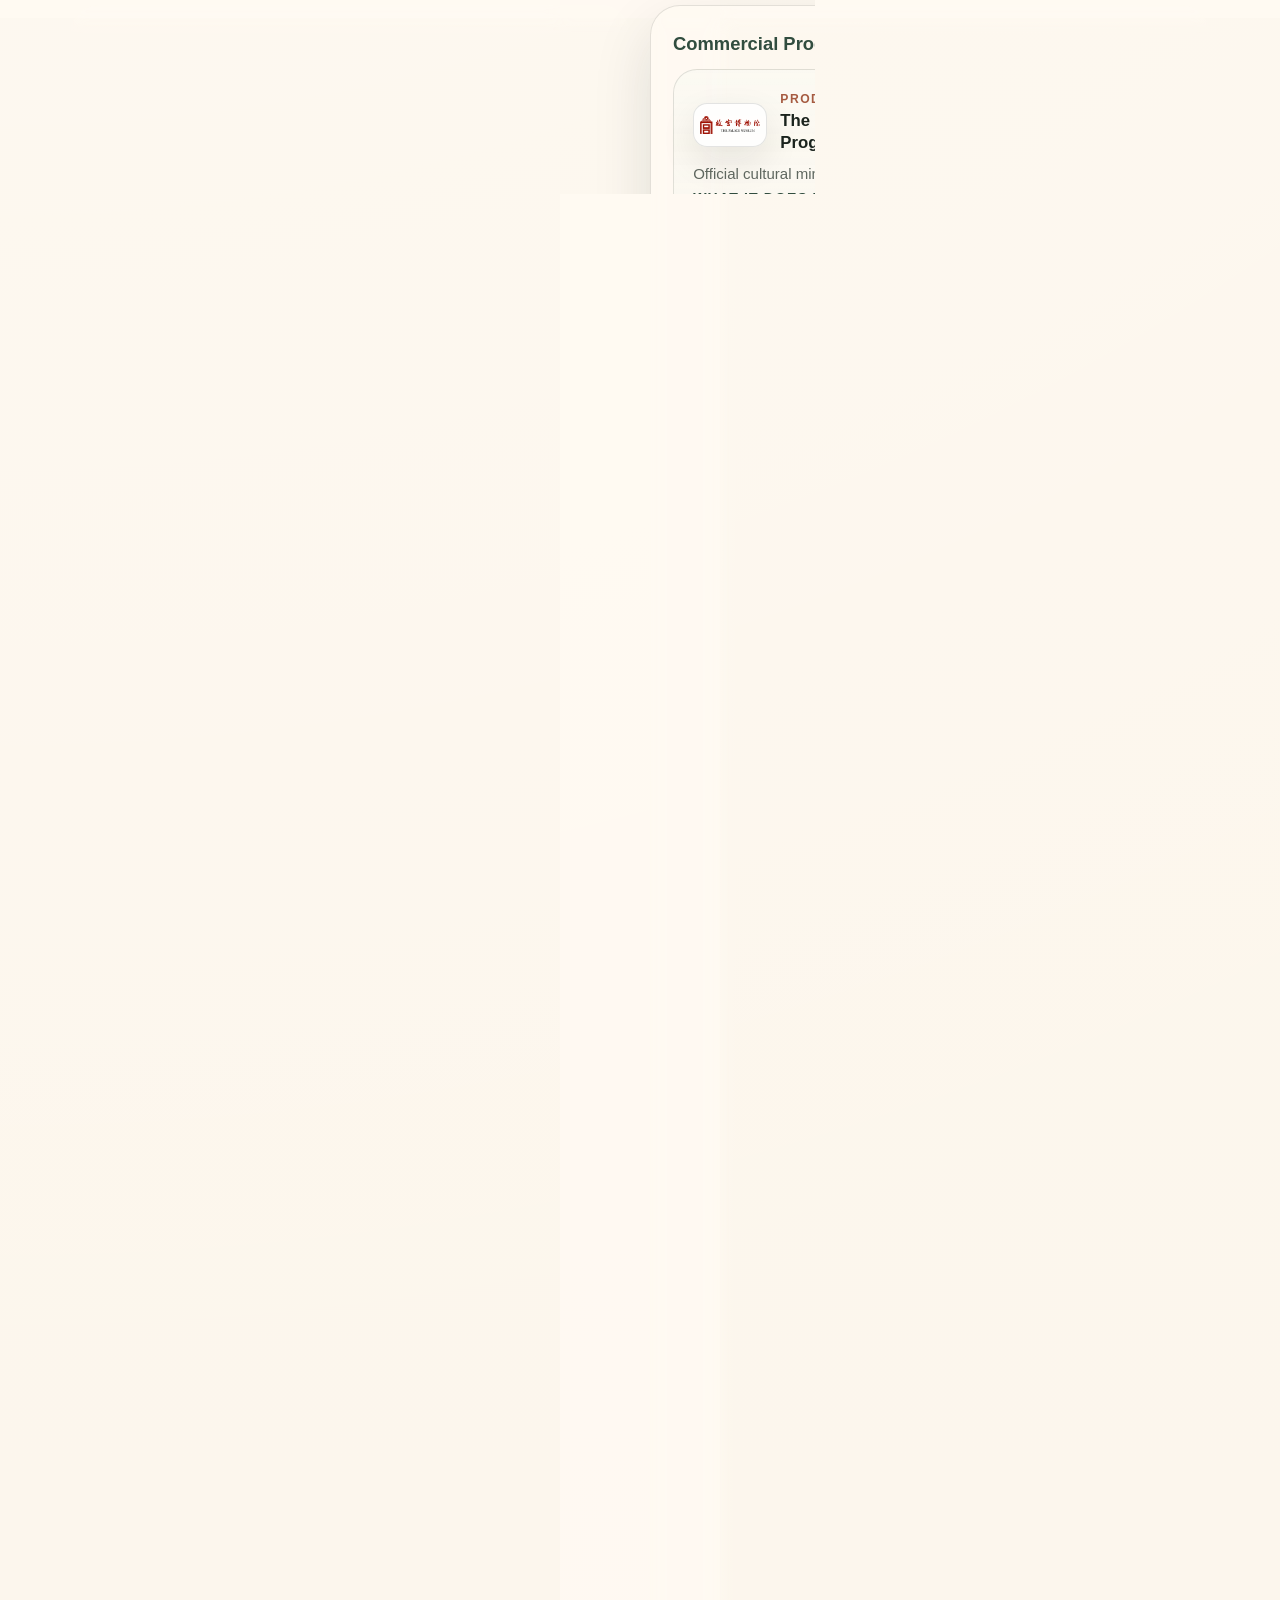
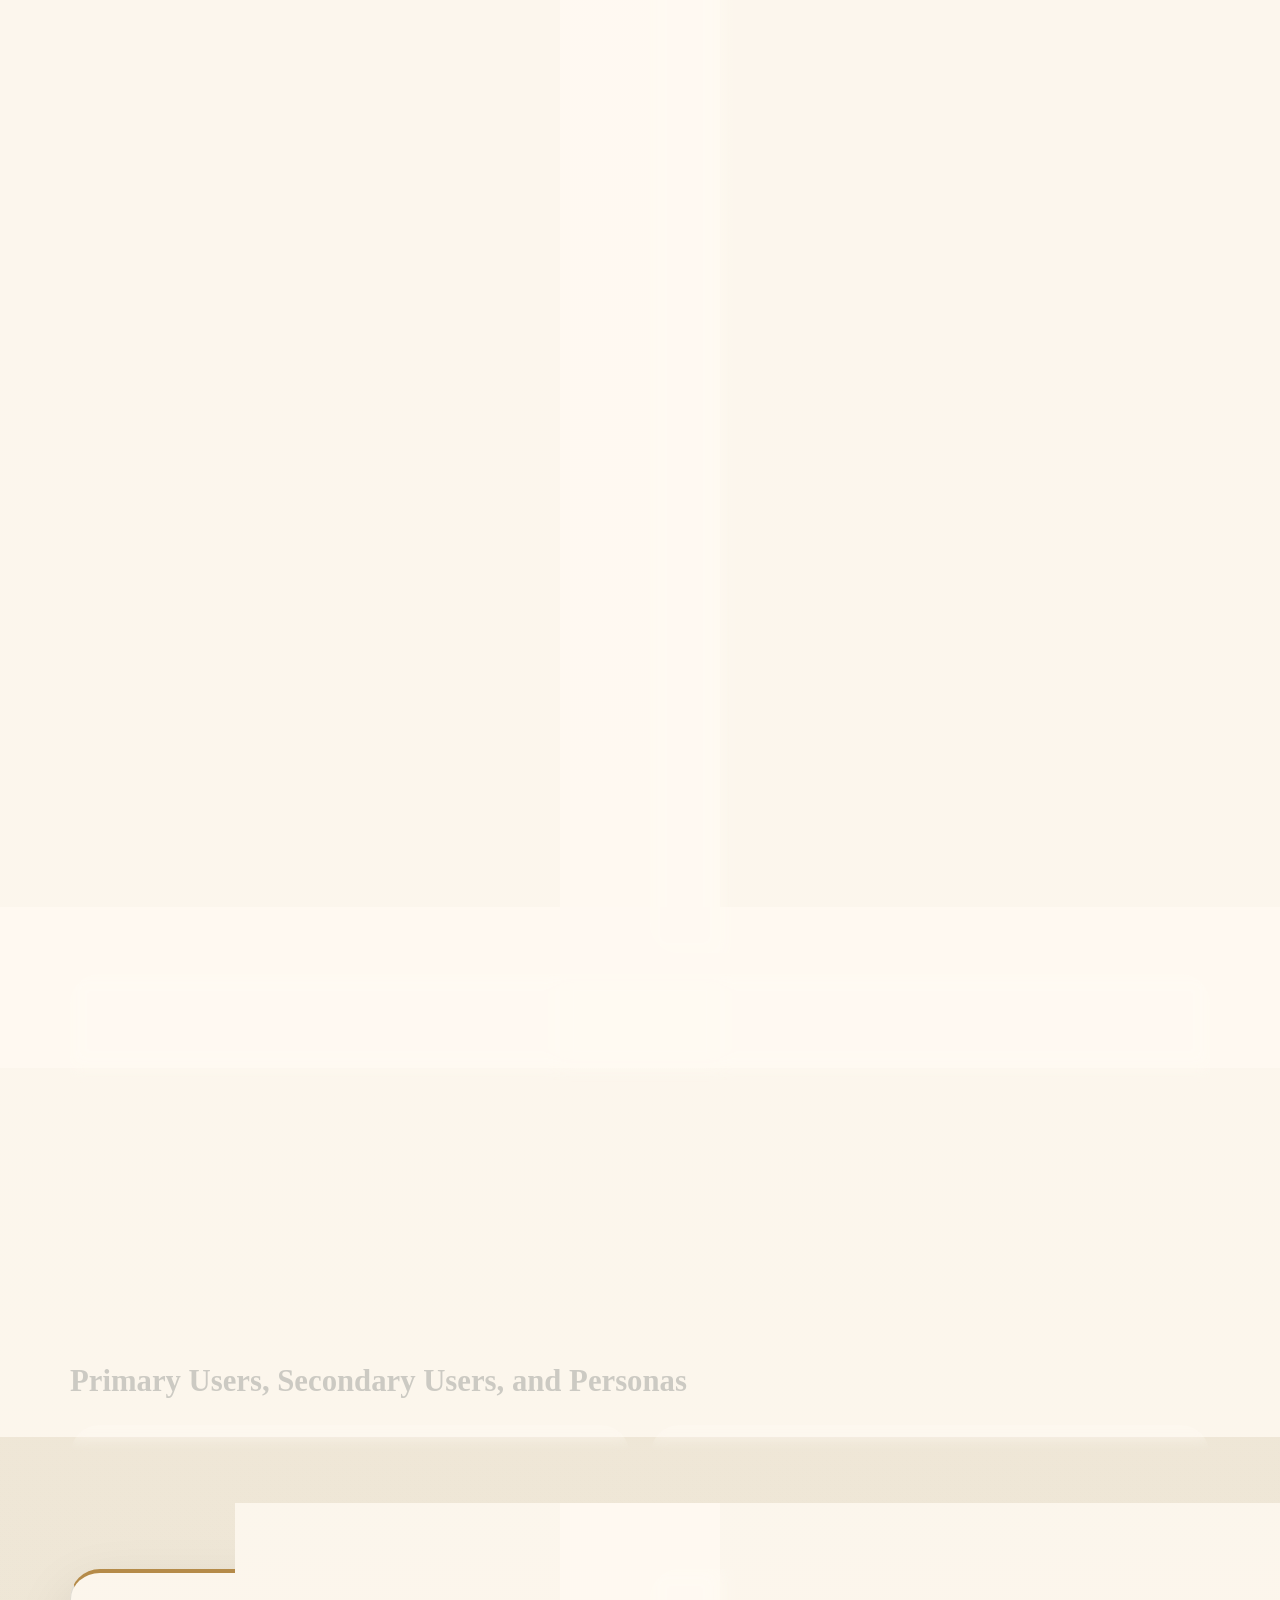
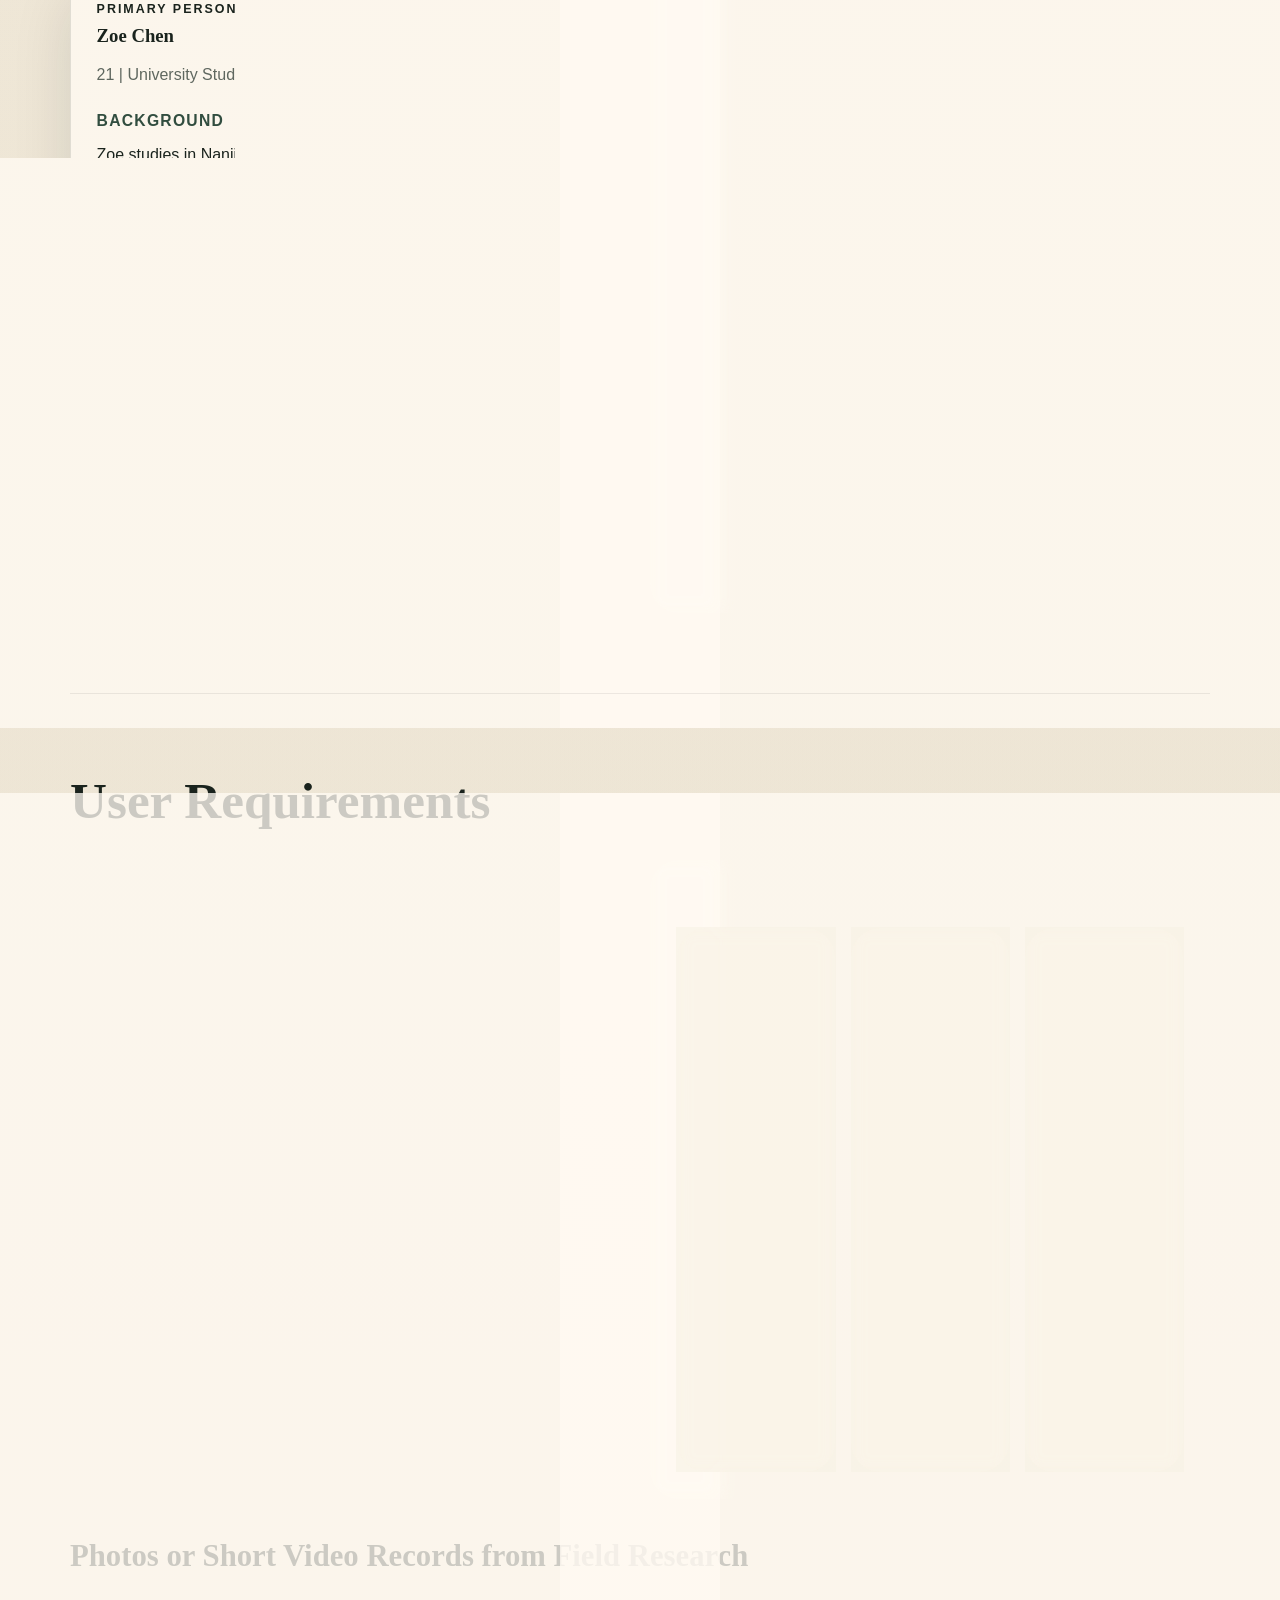
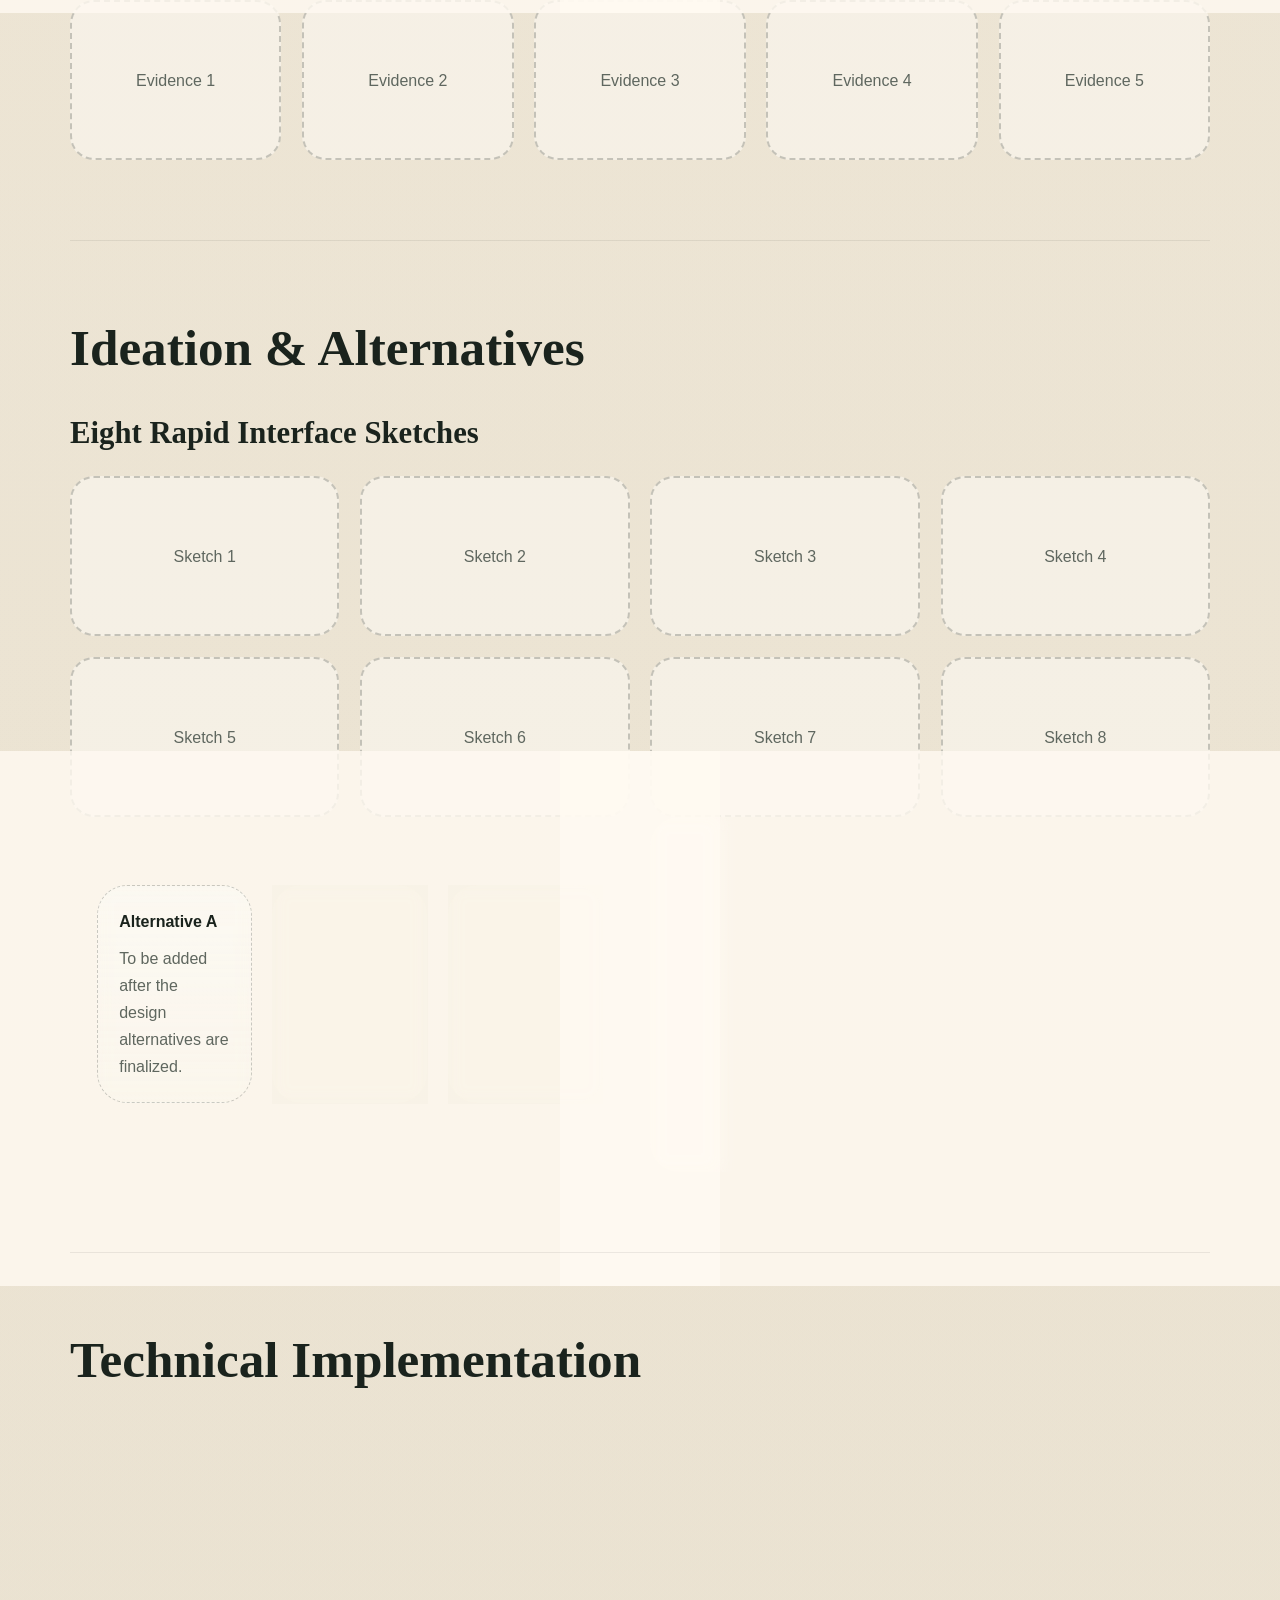
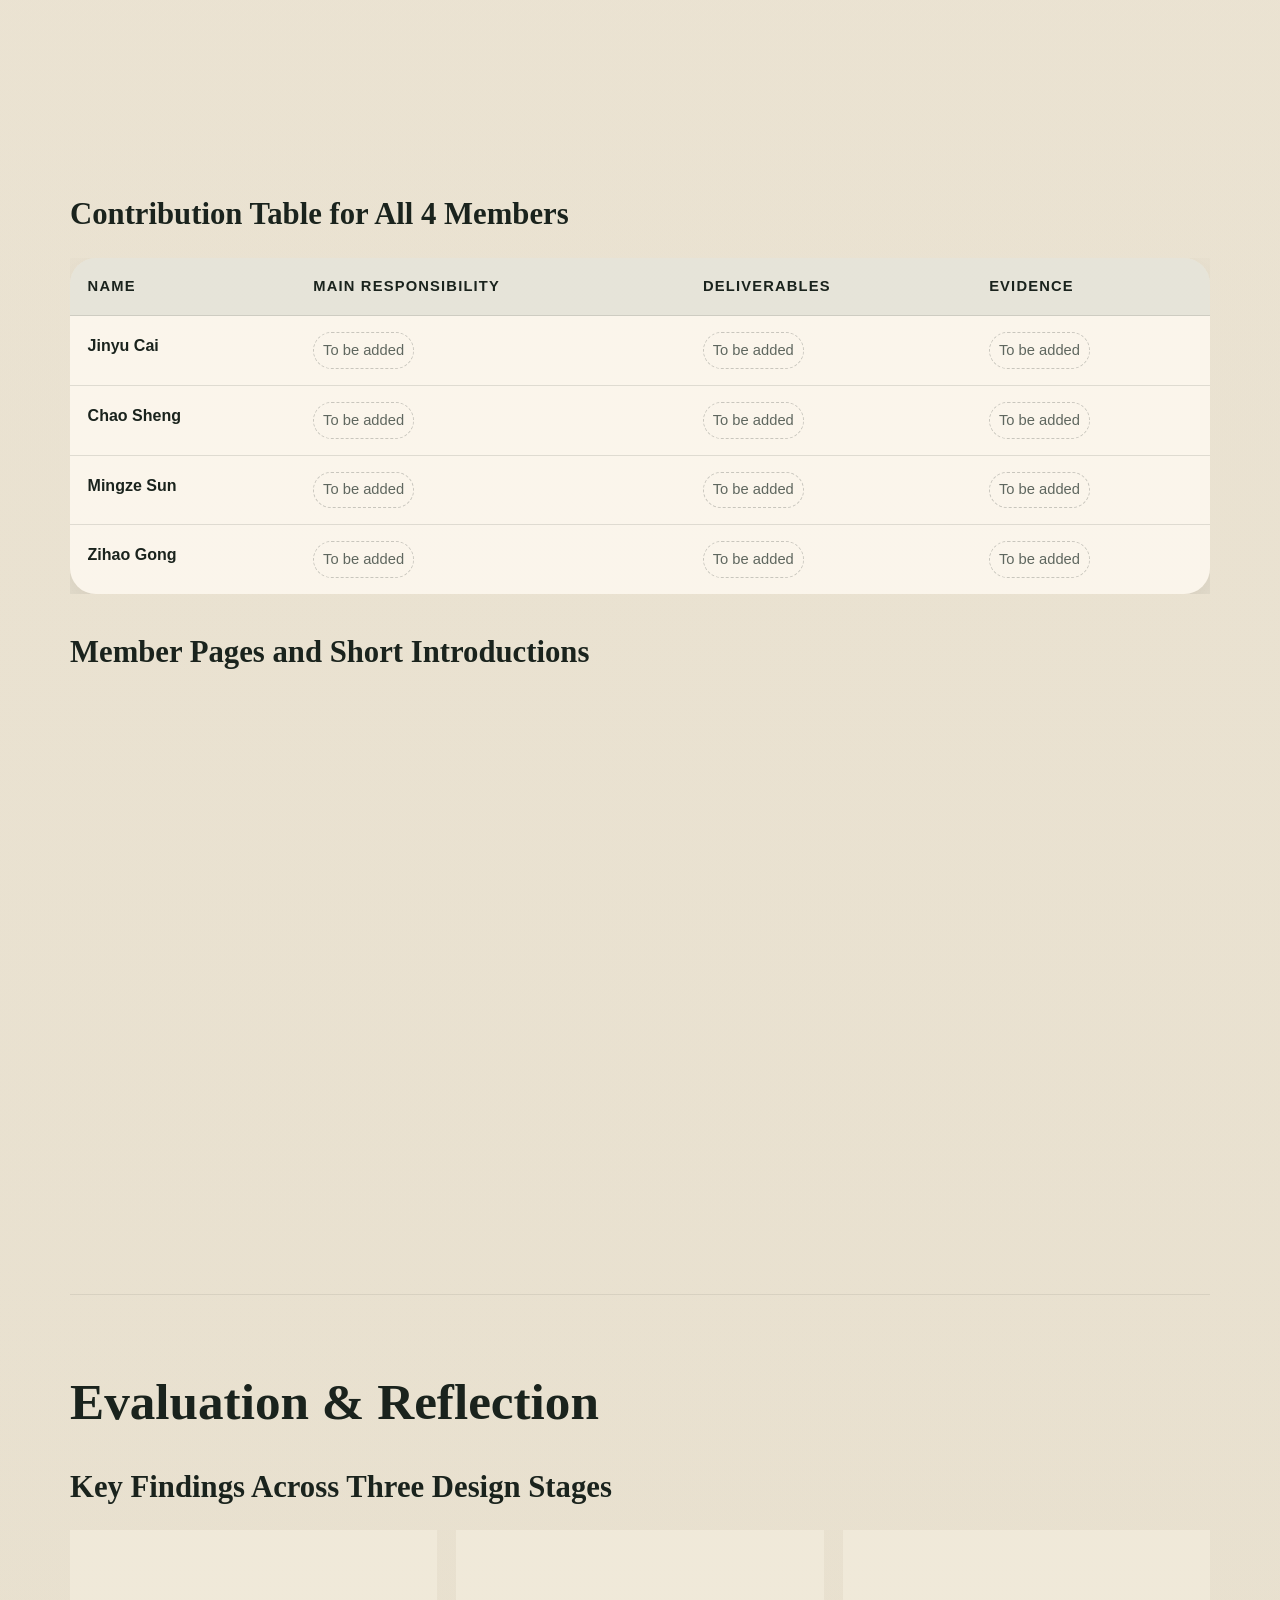
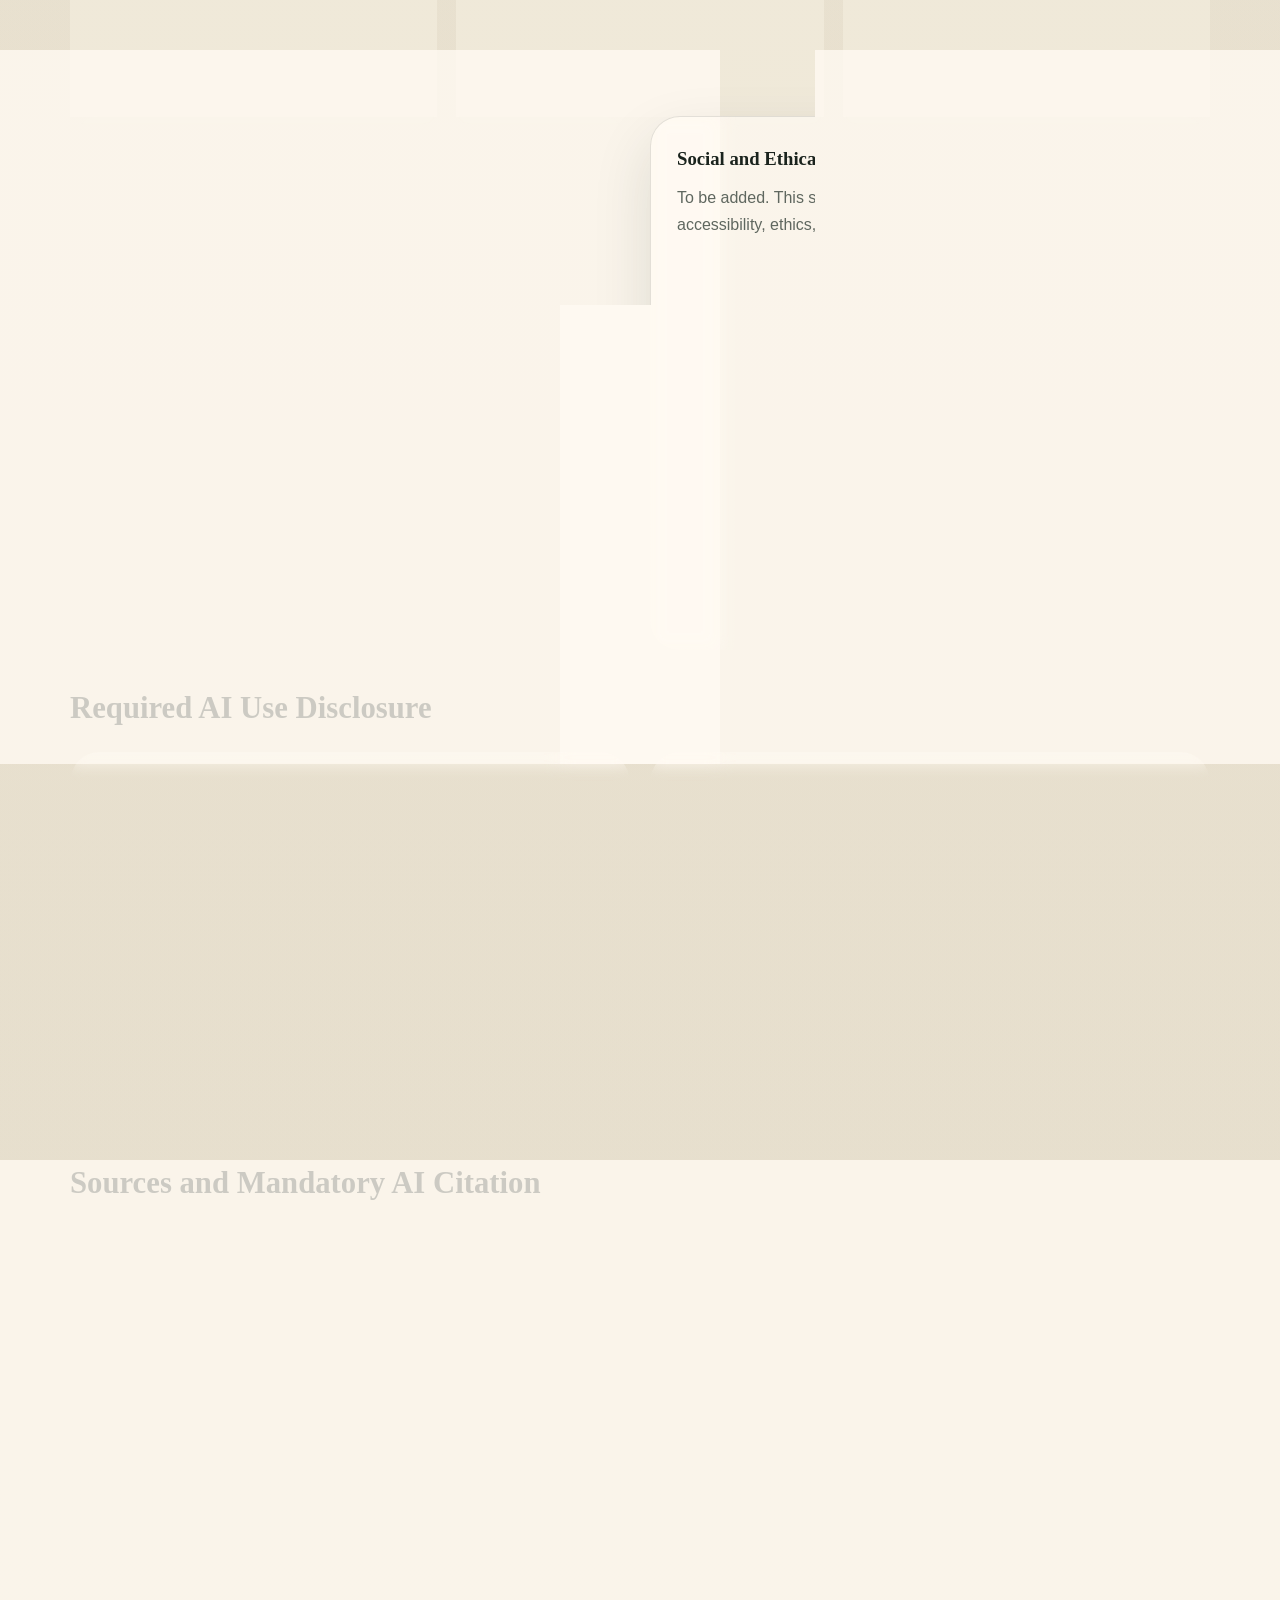
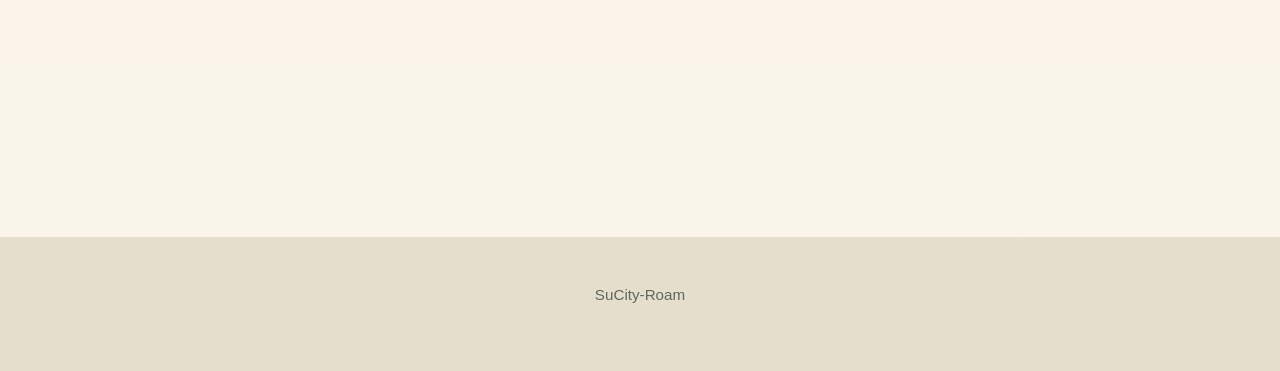
==== commit 0c72e41d: "Update portfolio content and architecture diagram" ====
--- a/index.html
+++ b/index.html
@@ -76,7 +76,7 @@
                     <p class="card-tag">Project Focus</p>
                     <h3>Current Direction</h3>
                     <ul class="plain-list">
-                        <li>Build a PWA focused on cultural tourism in Suzhou with Pingjiang Road as the starting point.</li>
+                        <li>Build a mobile-friendly Progressive Web App (PWA) for cultural tourism in Suzhou, starting with Pingjiang Road, so visitors can open it in a browser and use it like an app during real trips.</li>
                         <li>Extend coverage to gardens, museums, intangible cultural heritage sites, and surrounding attractions.</li>
                         <li>Combine route planning, cultural introductions, panoramic roaming, and immersive browsing.</li>
                         <li>Support AI guidance, multilingual use, collection building, and social travel functions.</li>
@@ -499,21 +499,27 @@
                     <h3>3 Playful Core Features</h3>
                     <div class="three-column-grid feature-cards">
                         <article class="placeholder-card">
-                            <h4>Feature 1</h4>
-                            <p class="placeholder-text">
-                                To be added based on the final requirement summary.
+                            <h4>Context-Aware AI Guide</h4>
+                            <p>
+                                Users can ask the AI what to visit first, how to move more
+                                smoothly, and what cultural stories are behind each place,
+                                turning sightseeing into an interactive conversation.
                             </p>
                         </article>
                         <article class="placeholder-card">
-                            <h4>Feature 2</h4>
-                            <p class="placeholder-text">
-                                To be added based on the final requirement summary.
+                            <h4>Panoramic Roaming Exploration</h4>
+                            <p>
+                                Users can preview gardens and landmarks through panoramic
+                                roaming, making exploration more playful and helping them
+                                find famous spots on site.
                             </p>
                         </article>
                         <article class="placeholder-card">
-                            <h4>Feature 3</h4>
-                            <p class="placeholder-text">
-                                To be added based on the final requirement summary.
+                            <h4>Social Co-Travel with Live Sharing</h4>
+                            <p>
+                                Users can travel with friends by sharing locations,
+                                coordinating movement, and uploading photos, transforming the
+                                trip into a collaborative and memorable social experience.
                             </p>
                         </article>
                     </div>
@@ -629,9 +635,13 @@
                 <article class="panel-card">
                     <p class="card-tag">System Architecture</p>
                     <h3>How Data and Features Connect</h3>
-                    <div class="placeholder-frame tall-frame">
-                        <span>Architecture diagram or Mermaid export goes here</span>
-                    </div>
+                    <figure class="journey-figure">
+                        <img
+                            class="journey-image"
+                            src="process.png"
+                            alt="System architecture diagram showing the Vue 3 frontend, Vercel API gateway, Qwen AI API, AMap Web Service, Supabase, and static assets."
+                        >
+                    </figure>
                     <p class="placeholder-caption">
                         The current poster suggests an architecture spanning cultural content,
                         AI guidance, panoramic exploration, route planning, and social travel
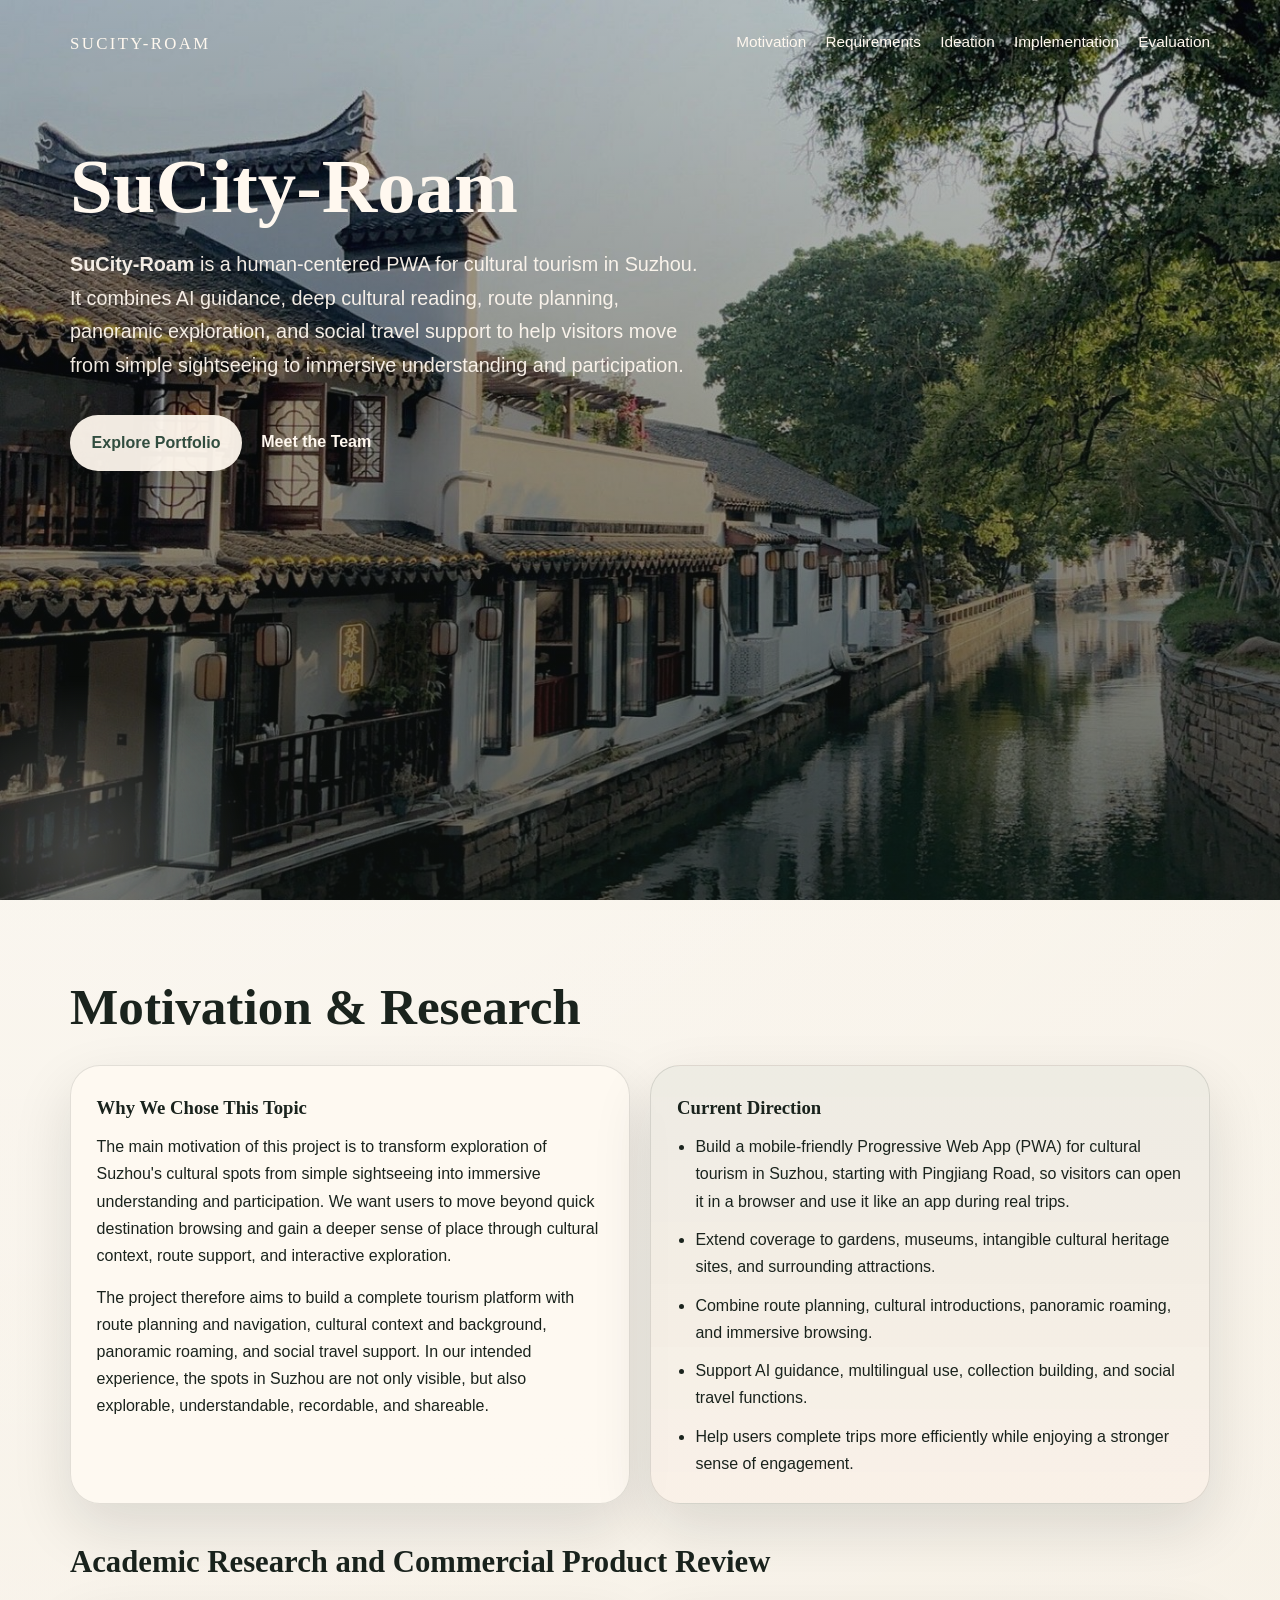
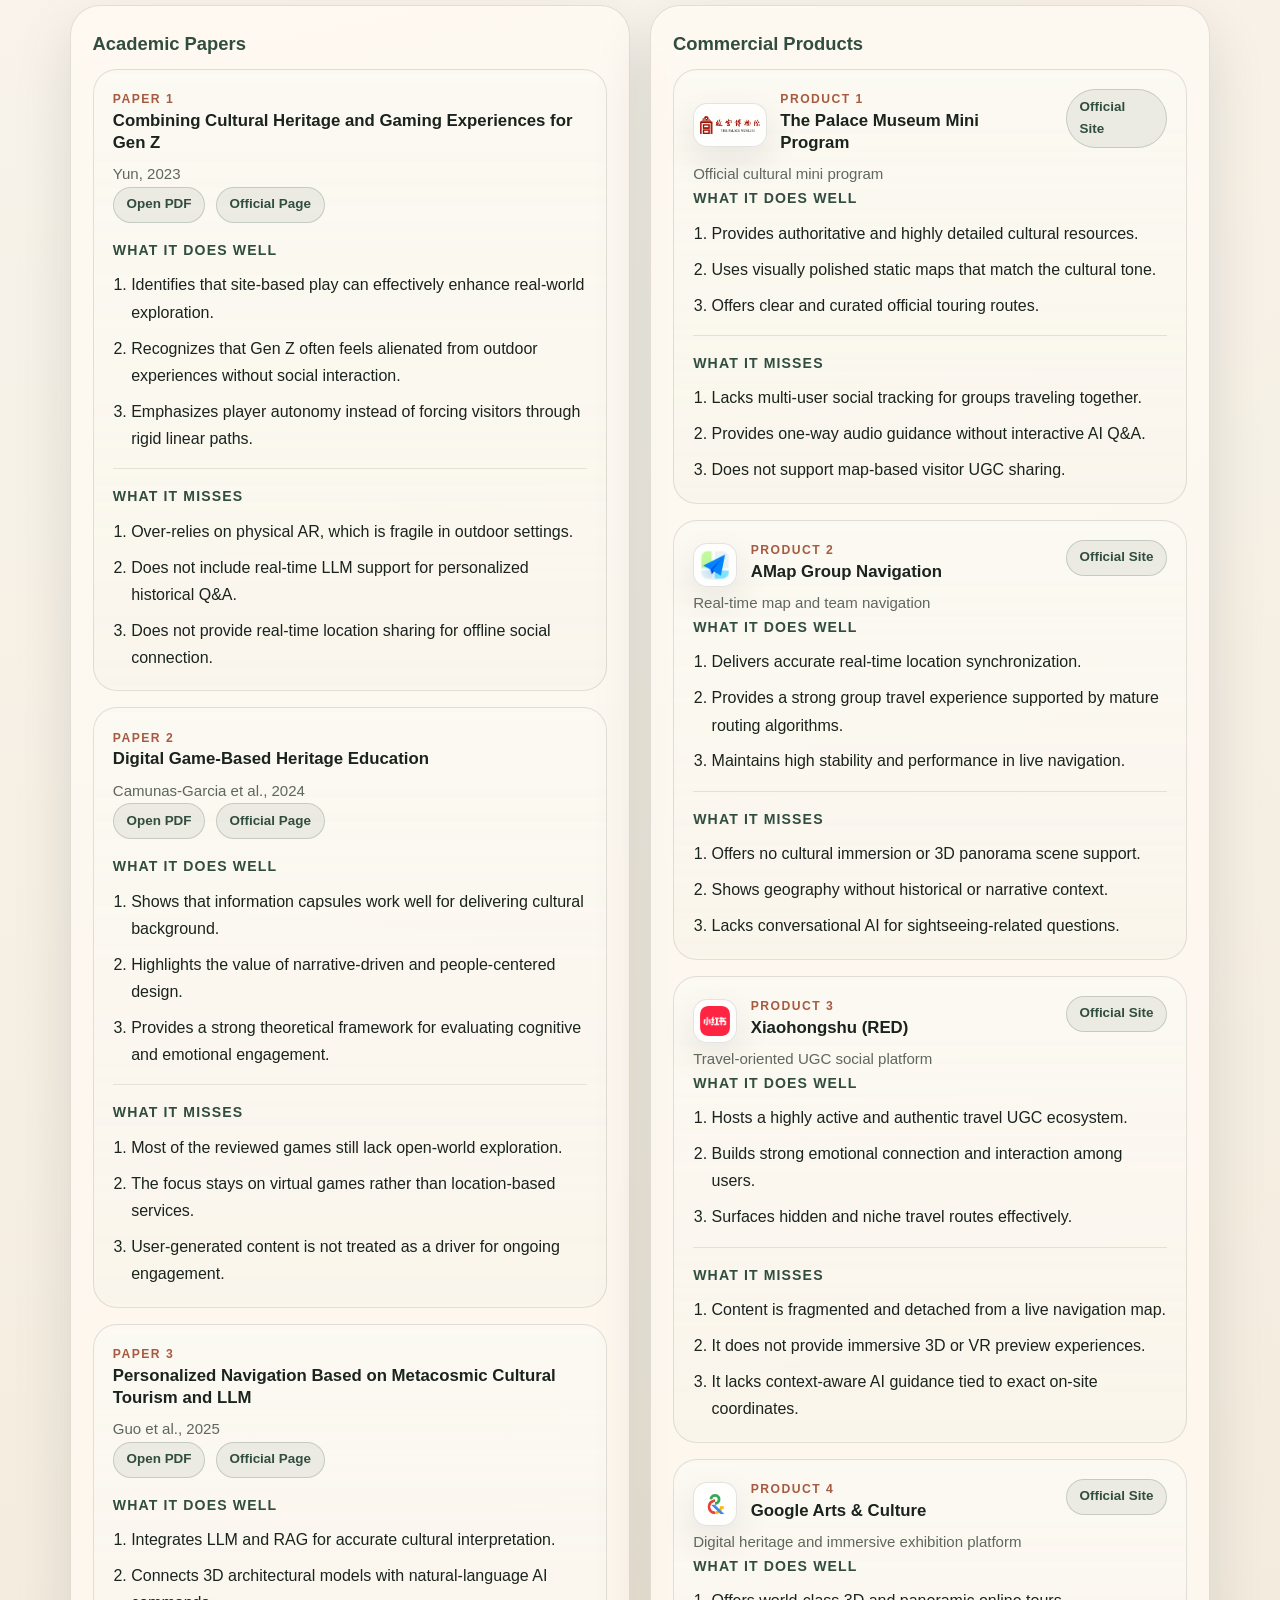
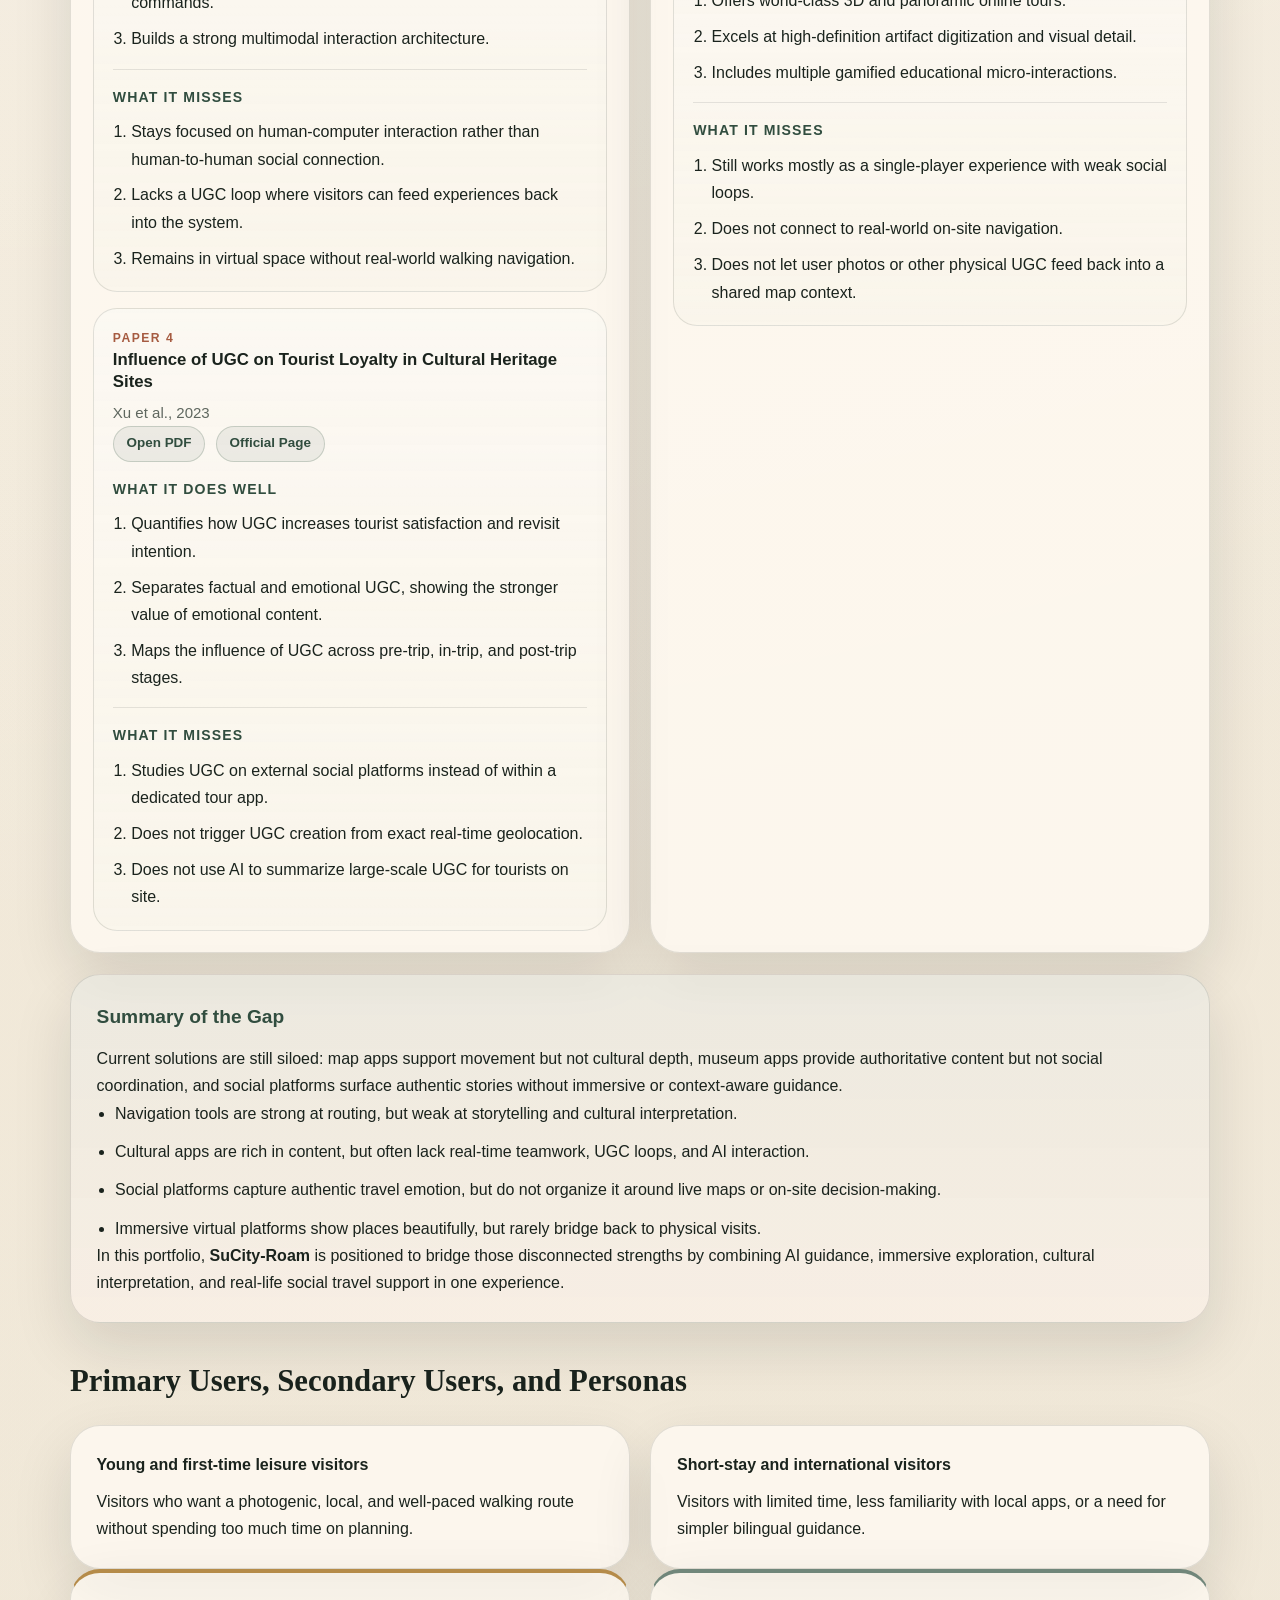
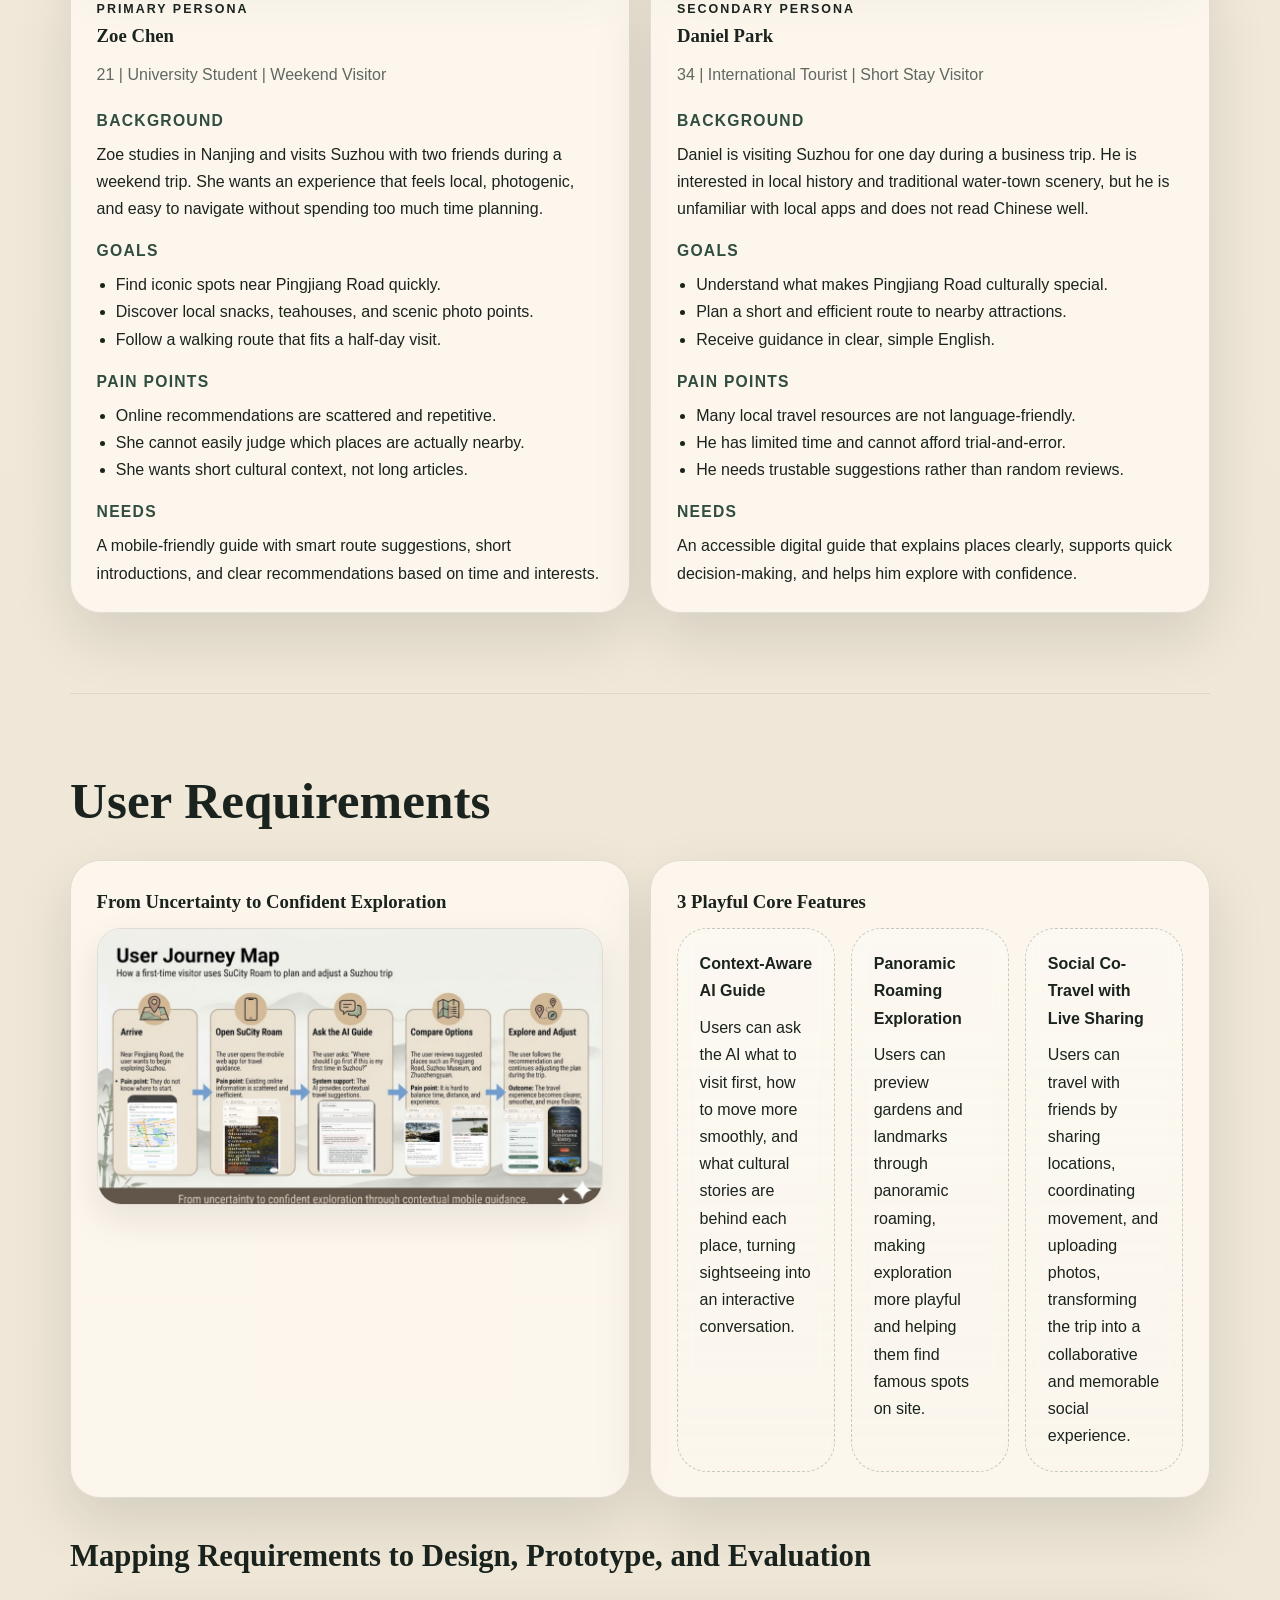
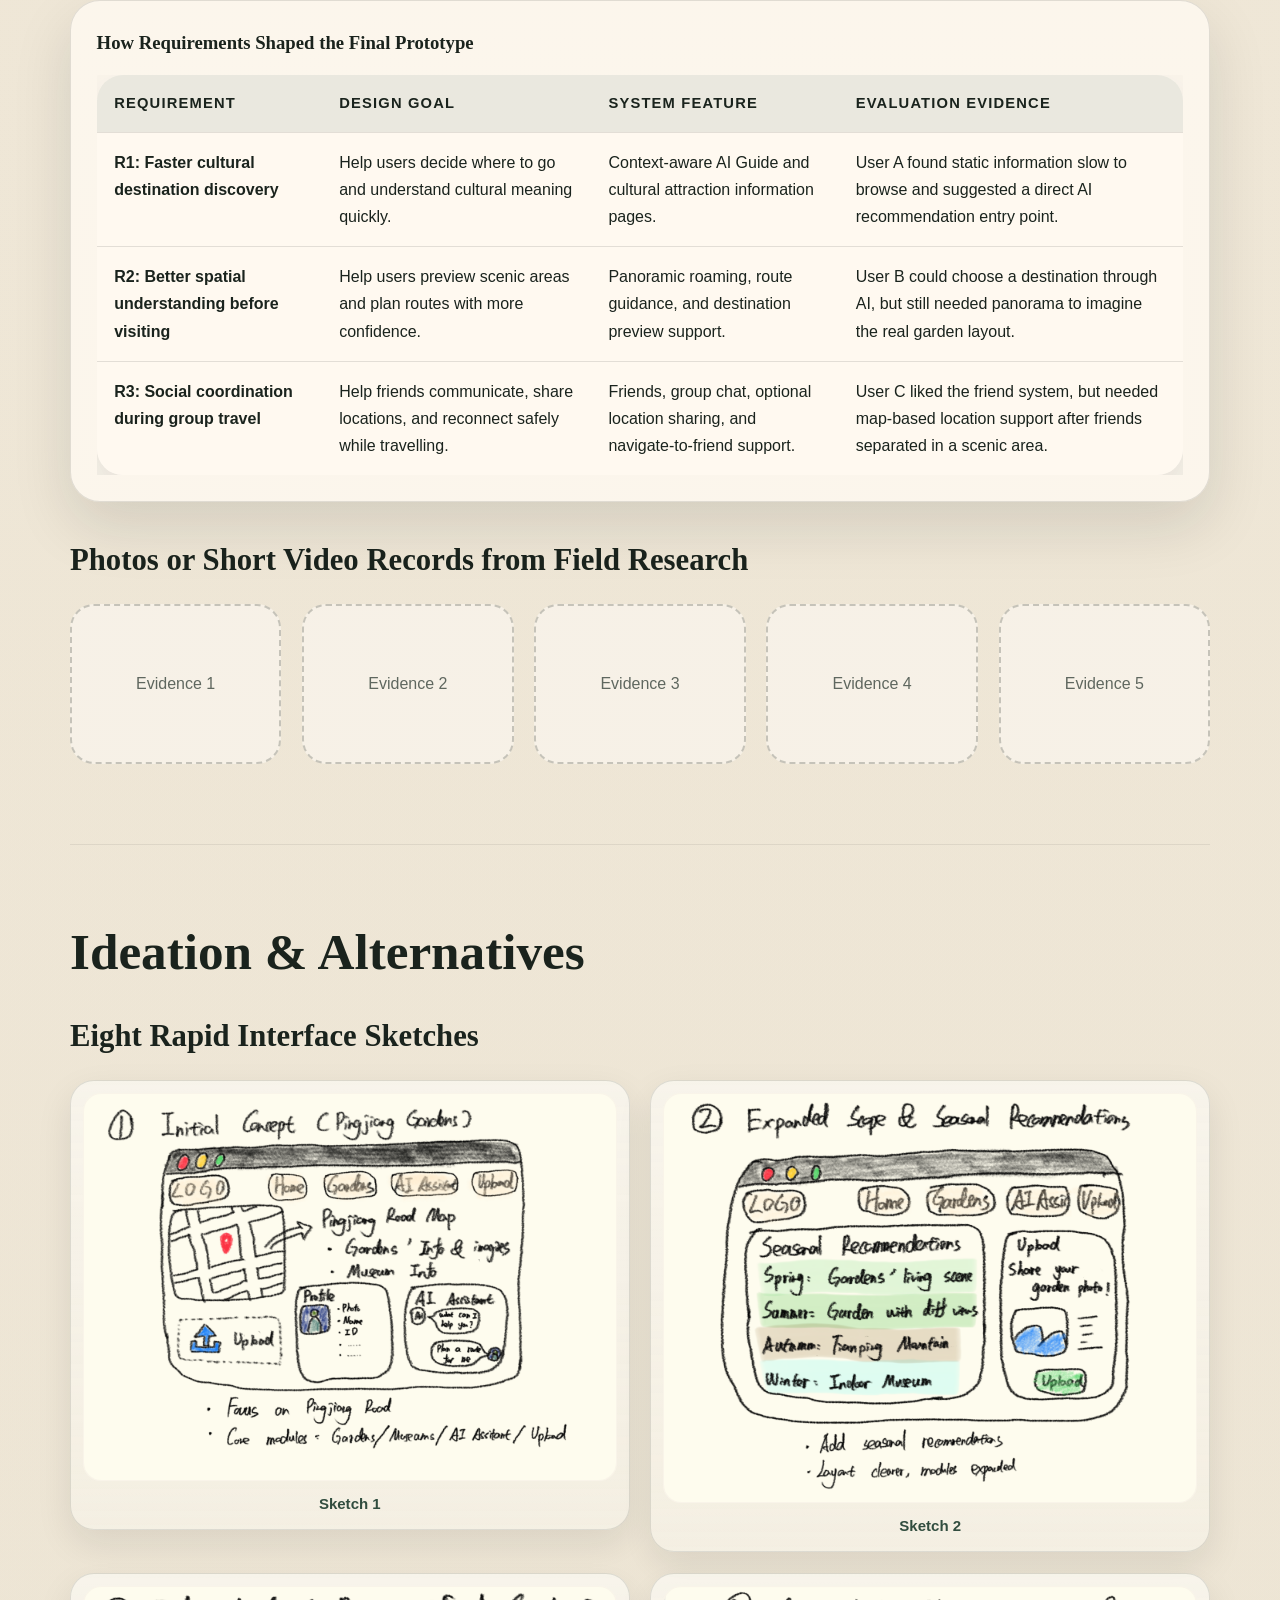
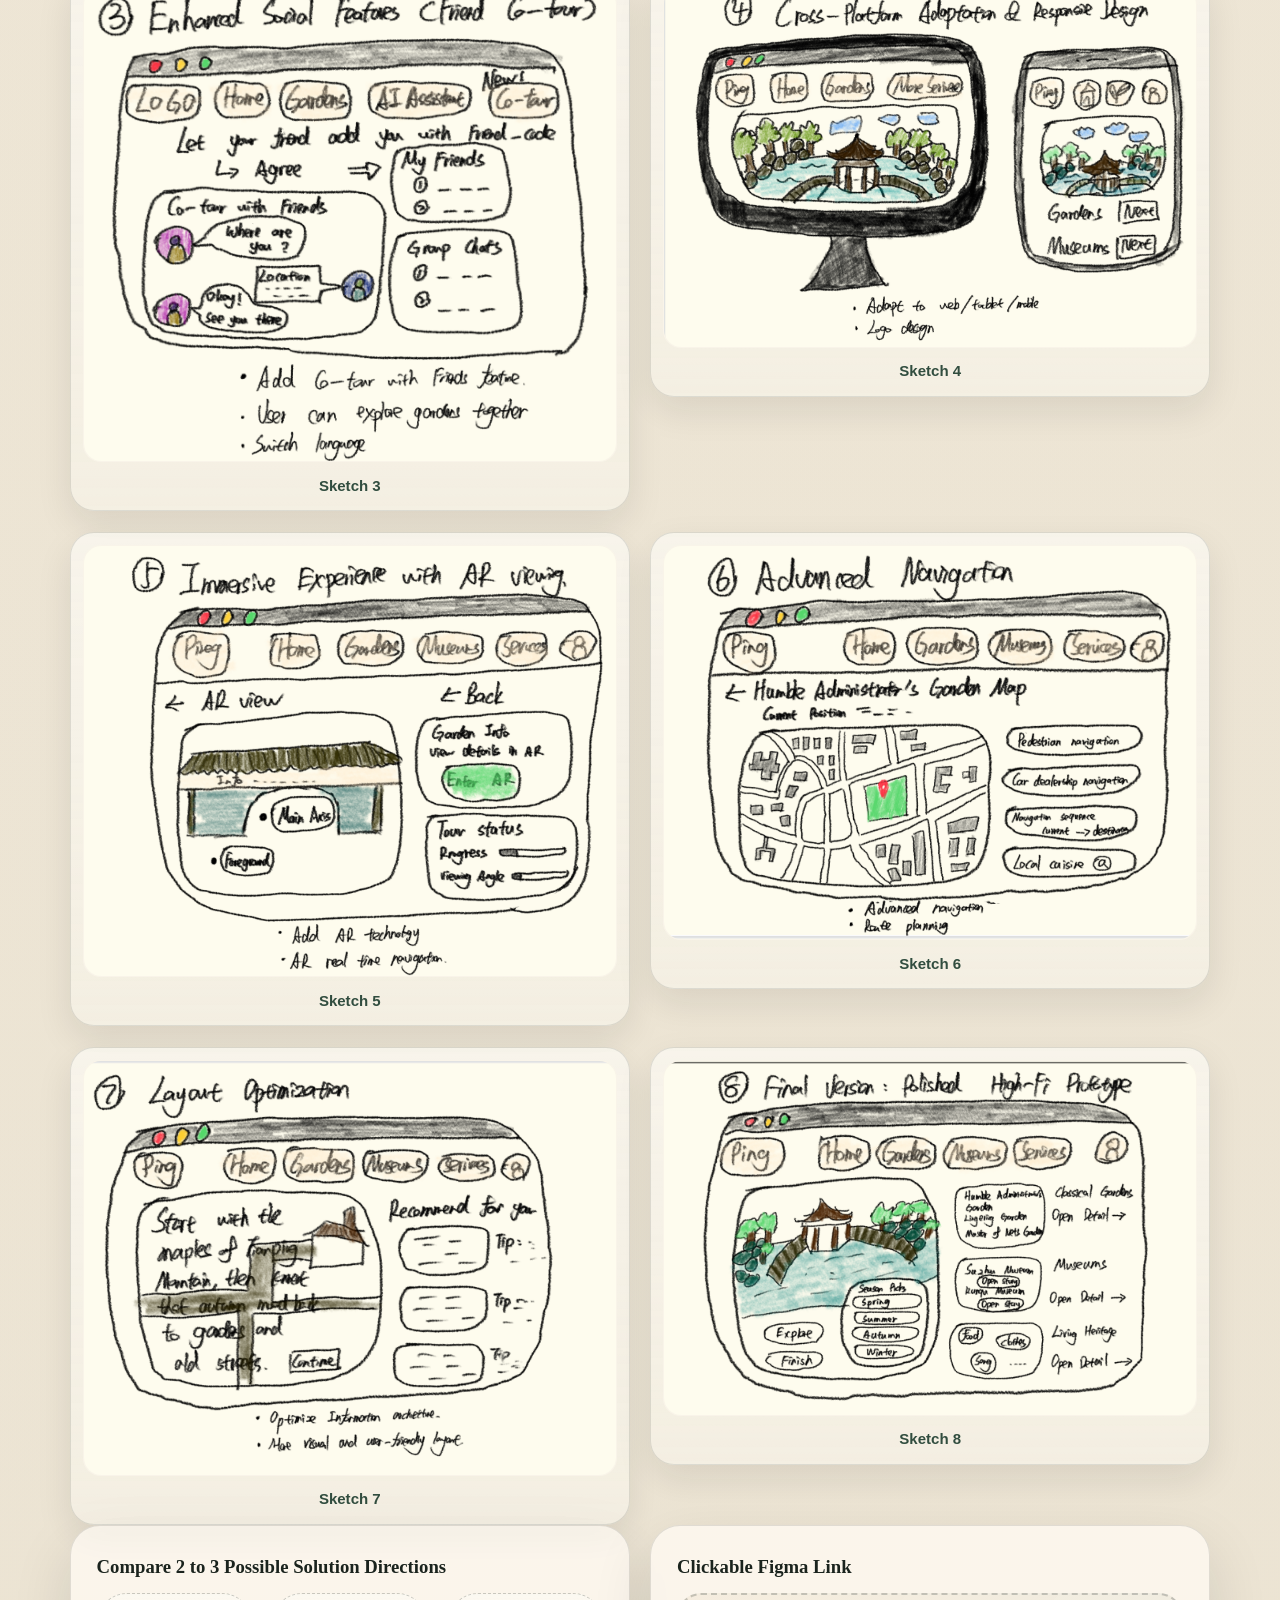
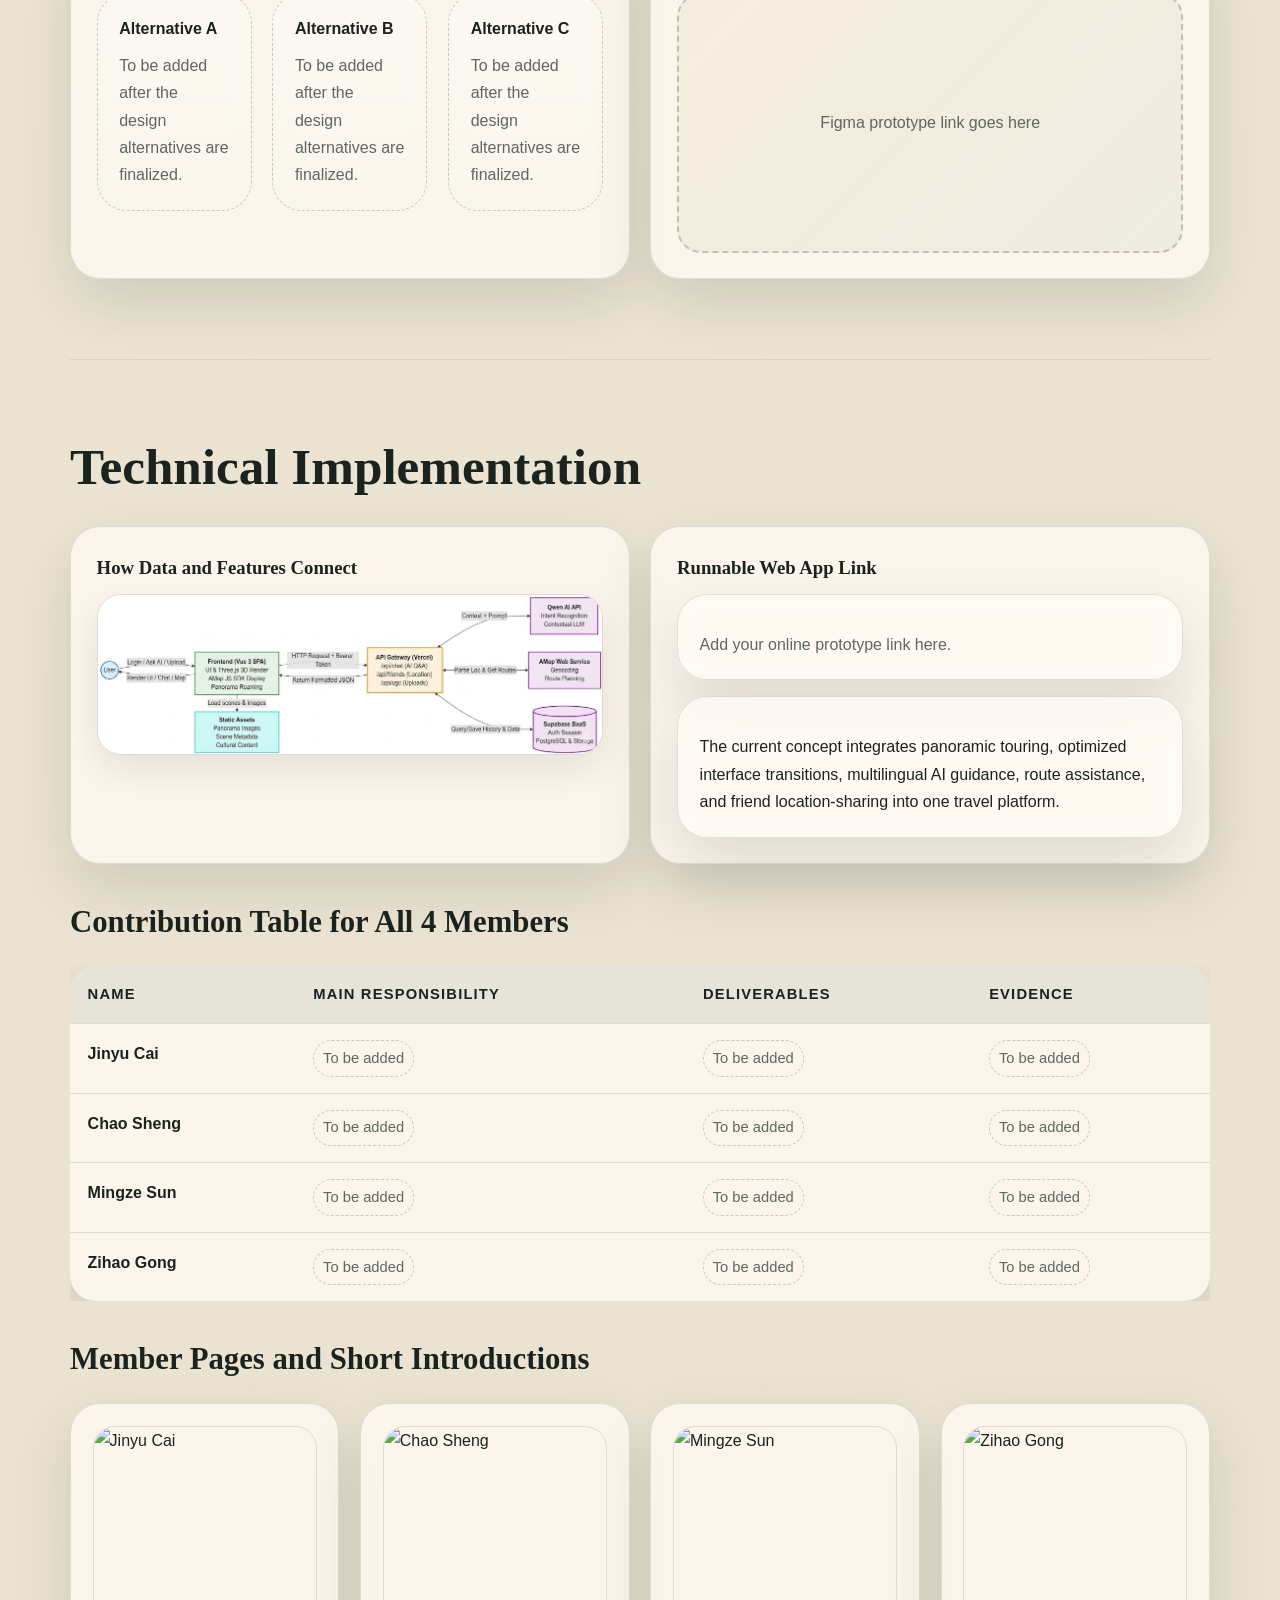
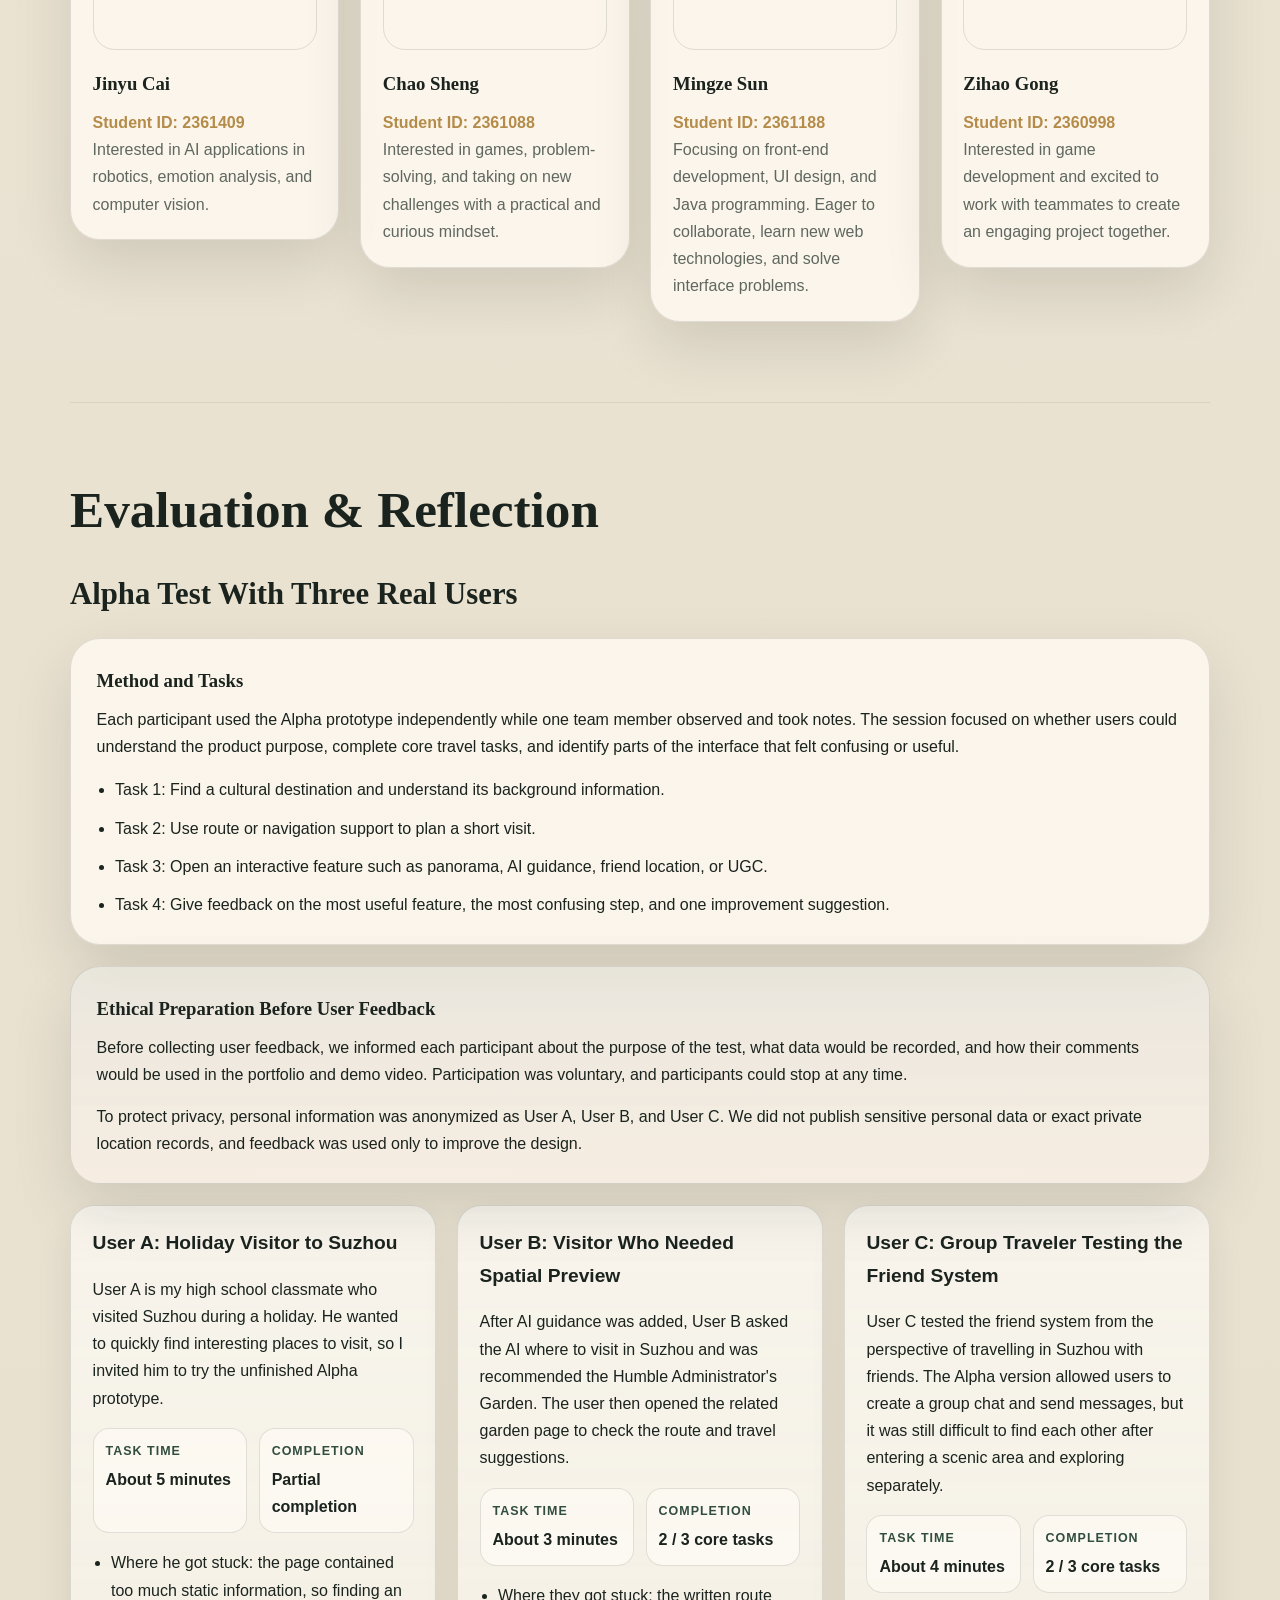
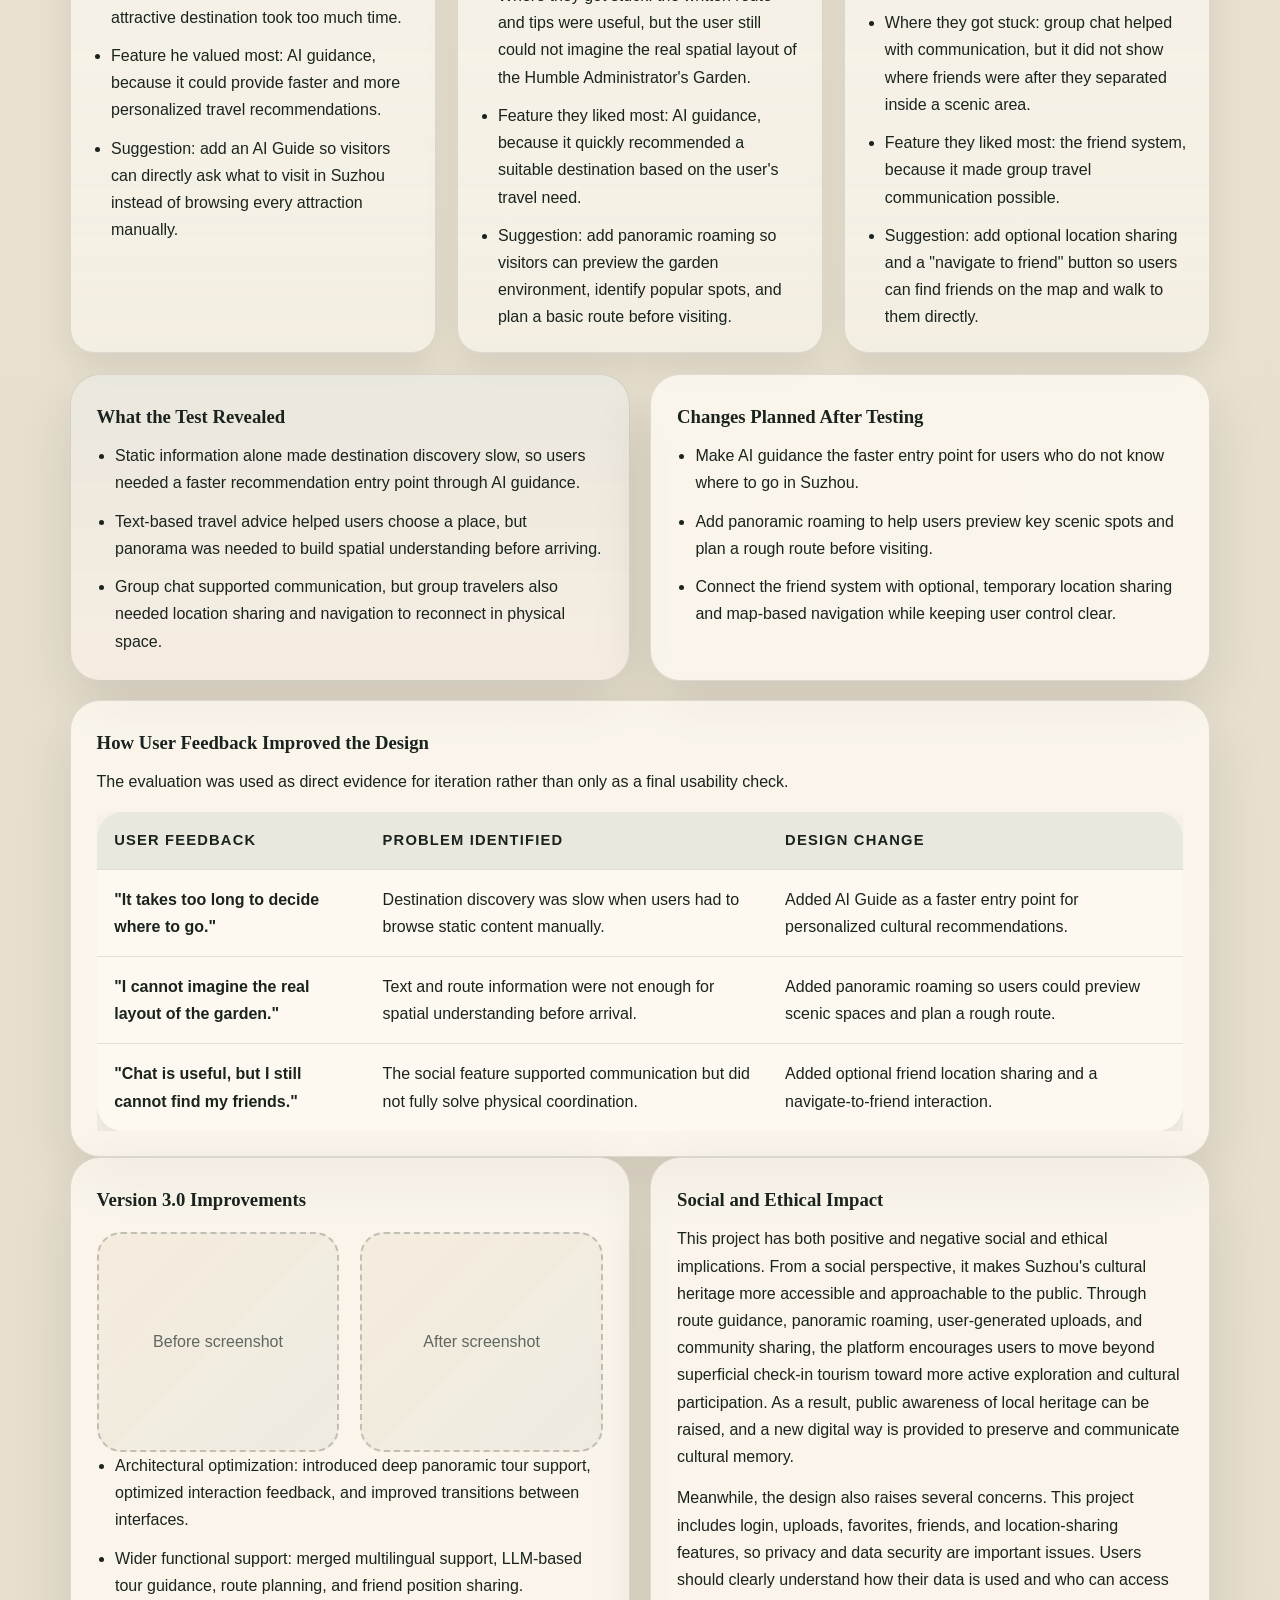
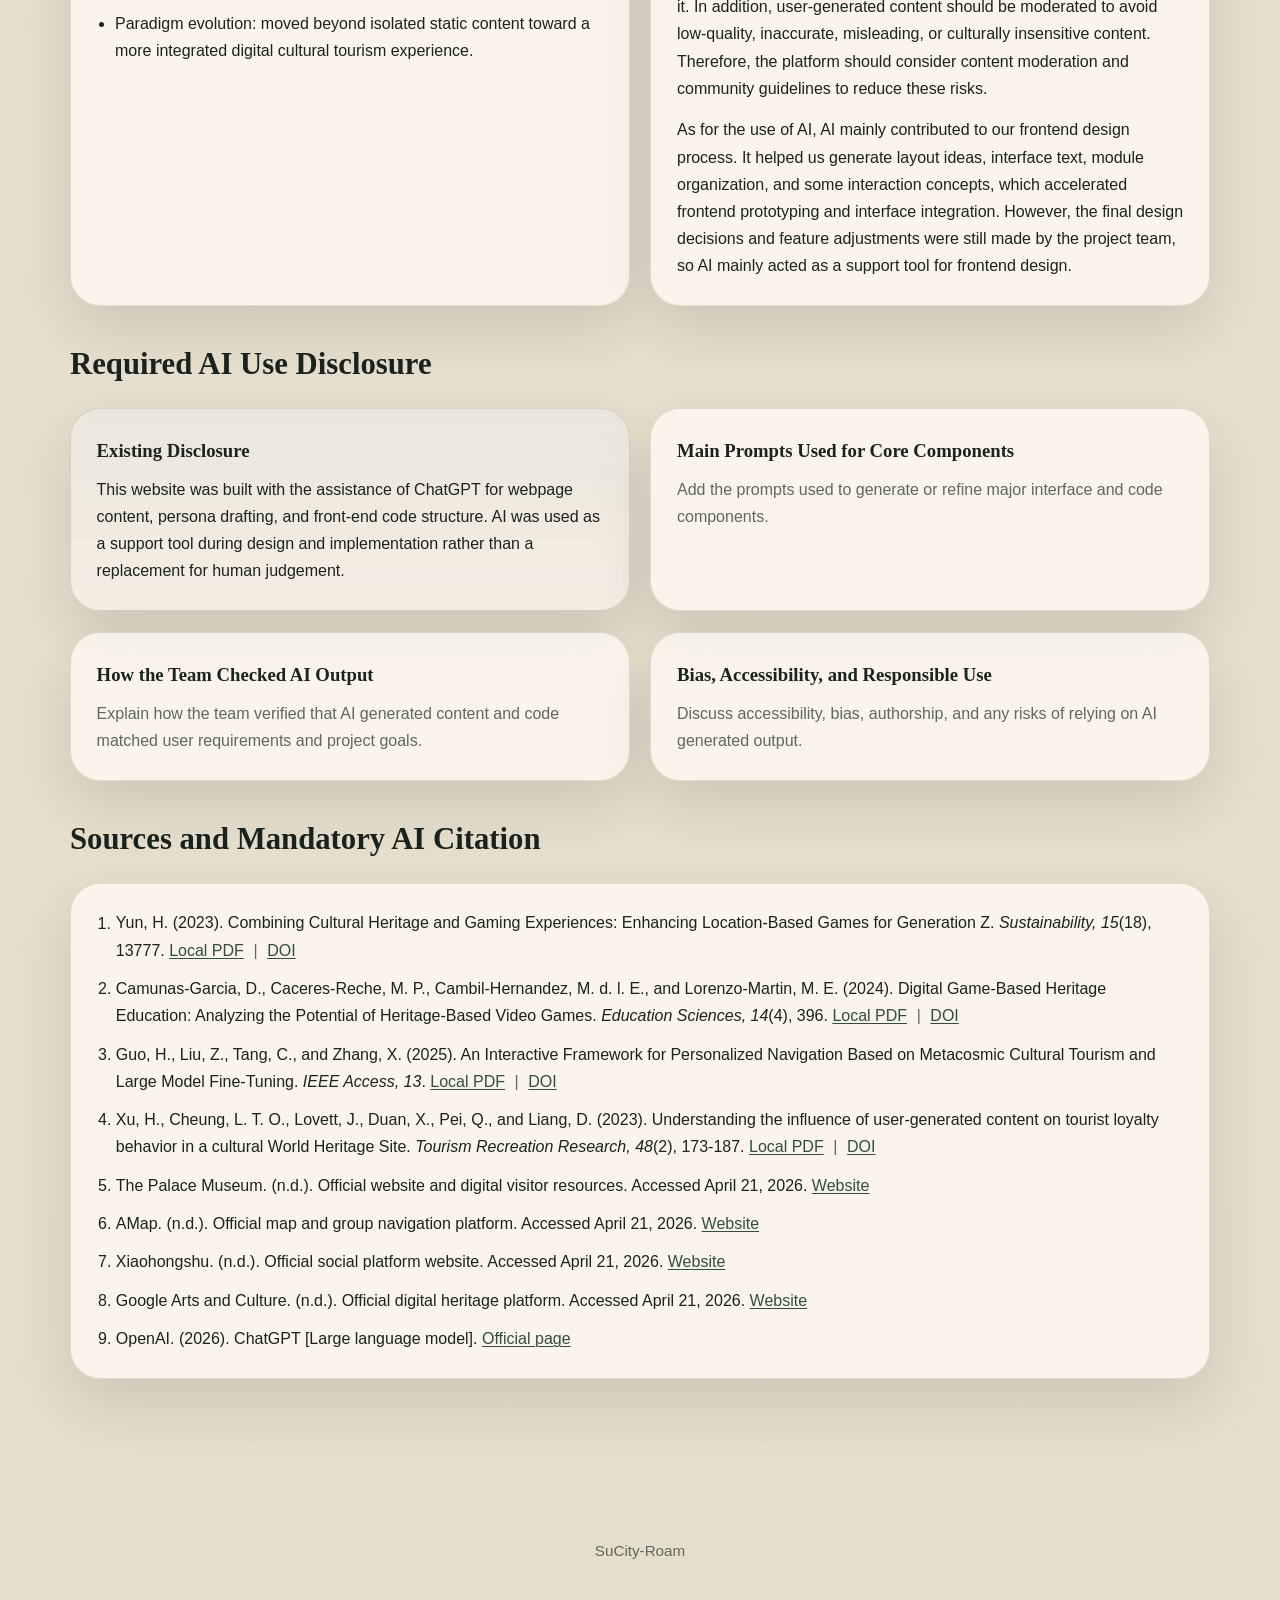
==== commit fdc611f7: "Update portfolio evaluation alignment" ====
--- a/index.html
+++ b/index.html
@@ -529,6 +529,56 @@
             <div class="subsection-block">
                 <div class="subsection-head">
                     <div>
+                        <p class="subsection-kicker">Requirement Alignment</p>
+                        <h3>Mapping Requirements to Design, Prototype, and Evaluation</h3>
+                    </div>
+                    <p>
+                        The table below makes the design logic explicit by connecting each user
+                        requirement with a design goal, system feature, and evaluation evidence.
+                    </p>
+                </div>
+
+                <article class="panel-card mapping-table-card">
+                    <p class="card-tag">R1 / R2 / R3 Mapping</p>
+                    <h3>How Requirements Shaped the Final Prototype</h3>
+                    <div class="table-wrap">
+                        <table class="portfolio-table">
+                            <thead>
+                                <tr>
+                                    <th scope="col">Requirement</th>
+                                    <th scope="col">Design Goal</th>
+                                    <th scope="col">System Feature</th>
+                                    <th scope="col">Evaluation Evidence</th>
+                                </tr>
+                            </thead>
+                            <tbody>
+                                <tr>
+                                    <th scope="row">R1: Faster cultural destination discovery</th>
+                                    <td>Help users decide where to go and understand cultural meaning quickly.</td>
+                                    <td>Context-aware AI Guide and cultural attraction information pages.</td>
+                                    <td>User A found static information slow to browse and suggested a direct AI recommendation entry point.</td>
+                                </tr>
+                                <tr>
+                                    <th scope="row">R2: Better spatial understanding before visiting</th>
+                                    <td>Help users preview scenic areas and plan routes with more confidence.</td>
+                                    <td>Panoramic roaming, route guidance, and destination preview support.</td>
+                                    <td>User B could choose a destination through AI, but still needed panorama to imagine the real garden layout.</td>
+                                </tr>
+                                <tr>
+                                    <th scope="row">R3: Social coordination during group travel</th>
+                                    <td>Help friends communicate, share locations, and reconnect safely while travelling.</td>
+                                    <td>Friends, group chat, optional location sharing, and navigate-to-friend support.</td>
+                                    <td>User C liked the friend system, but needed map-based location support after friends separated in a scenic area.</td>
+                                </tr>
+                            </tbody>
+                        </table>
+                    </div>
+                </article>
+            </div>
+
+            <div class="subsection-block">
+                <div class="subsection-head">
+                    <div>
                         <p class="subsection-kicker">Evidence of Life</p>
                         <h3>Photos or Short Video Records from Field Research</h3>
                     </div>
@@ -570,14 +620,38 @@
                 </div>
 
                 <div class="sketch-grid">
-                    <div class="placeholder-tile">Sketch 1</div>
-                    <div class="placeholder-tile">Sketch 2</div>
-                    <div class="placeholder-tile">Sketch 3</div>
-                    <div class="placeholder-tile">Sketch 4</div>
-                    <div class="placeholder-tile">Sketch 5</div>
-                    <div class="placeholder-tile">Sketch 6</div>
-                    <div class="placeholder-tile">Sketch 7</div>
-                    <div class="placeholder-tile">Sketch 8</div>
+                    <figure class="sketch-card">
+                        <img class="sketch-image" src="images/sketches/1.png" width="1378" height="1000" loading="lazy" alt="Hand-drawn interface sketch 1 for SuCity-Roam.">
+                        <figcaption>Sketch 1</figcaption>
+                    </figure>
+                    <figure class="sketch-card">
+                        <img class="sketch-image" src="images/sketches/2.png" width="1330" height="1021" loading="lazy" alt="Hand-drawn interface sketch 2 for SuCity-Roam.">
+                        <figcaption>Sketch 2</figcaption>
+                    </figure>
+                    <figure class="sketch-card">
+                        <img class="sketch-image" src="images/sketches/3.png" width="1165" height="1040" loading="lazy" alt="Hand-drawn interface sketch 3 for SuCity-Roam.">
+                        <figcaption>Sketch 3</figcaption>
+                    </figure>
+                    <figure class="sketch-card">
+                        <img class="sketch-image" src="images/sketches/4.png" width="1481" height="1004" loading="lazy" alt="Hand-drawn interface sketch 4 for SuCity-Roam.">
+                        <figcaption>Sketch 4</figcaption>
+                    </figure>
+                    <figure class="sketch-card">
+                        <img class="sketch-image" src="images/sketches/5.png" width="1394" height="1128" loading="lazy" alt="Hand-drawn interface sketch 5 for SuCity-Roam.">
+                        <figcaption>Sketch 5</figcaption>
+                    </figure>
+                    <figure class="sketch-card">
+                        <img class="sketch-image" src="images/sketches/6.png" width="1327" height="982" loading="lazy" alt="Hand-drawn interface sketch 6 for SuCity-Roam.">
+                        <figcaption>Sketch 6</figcaption>
+                    </figure>
+                    <figure class="sketch-card">
+                        <img class="sketch-image" src="images/sketches/7.png" width="1346" height="1048" loading="lazy" alt="Hand-drawn interface sketch 7 for SuCity-Roam.">
+                        <figcaption>Sketch 7</figcaption>
+                    </figure>
+                    <figure class="sketch-card">
+                        <img class="sketch-image" src="images/sketches/8.png" width="1347" height="896" loading="lazy" alt="Hand-drawn interface sketch 8 for SuCity-Roam.">
+                        <figcaption>Sketch 8</figcaption>
+                    </figure>
                 </div>
             </div>
 
@@ -797,35 +871,183 @@
             <div class="subsection-block">
                 <div class="subsection-head">
                     <div>
-                        <p class="subsection-kicker">Questionnaire-Driven Iteration</p>
-                        <h3>Key Findings Across Three Design Stages</h3>
-                    </div>
-                    <p>
-                        The poster already summarizes the main iteration logic from V1 to V3.
-                        Detailed participant-by-participant records can still be added later.
-                    </p>
-                </div>
+                        <p class="subsection-kicker">Usability Testing</p>
+                        <h3>Alpha Test With Three Real Users</h3>
+                    </div>
+                    <p>
+                        Three real users tested the Alpha version through short task-based
+                        sessions. The team recorded task time, friction points, preferred
+                        functions, and improvement suggestions.
+                    </p>
+                </div>
+
+                <article class="panel-card testing-method-card">
+                    <p class="card-tag">Test Setup</p>
+                    <h3>Method and Tasks</h3>
+                    <p>
+                        Each participant used the Alpha prototype independently while one team
+                        member observed and took notes. The session focused on whether users
+                        could understand the product purpose, complete core travel tasks, and
+                        identify parts of the interface that felt confusing or useful.
+                    </p>
+                    <ul class="plain-list">
+                        <li>Task 1: Find a cultural destination and understand its background information.</li>
+                        <li>Task 2: Use route or navigation support to plan a short visit.</li>
+                        <li>Task 3: Open an interactive feature such as panorama, AI guidance, friend location, or UGC.</li>
+                        <li>Task 4: Give feedback on the most useful feature, the most confusing step, and one improvement suggestion.</li>
+                    </ul>
+                </article>
+
+                <article class="panel-card accent-card consent-card">
+                    <p class="card-tag">Informed Consent</p>
+                    <h3>Ethical Preparation Before User Feedback</h3>
+                    <p>
+                        Before collecting user feedback, we informed each participant about the
+                        purpose of the test, what data would be recorded, and how their comments
+                        would be used in the portfolio and demo video. Participation was
+                        voluntary, and participants could stop at any time.
+                    </p>
+                    <p>
+                        To protect privacy, personal information was anonymized as User A, User B,
+                        and User C. We did not publish sensitive personal data or exact private
+                        location records, and feedback was used only to improve the design.
+                    </p>
+                </article>
 
                 <div class="three-column-grid testing-grid">
-                    <article class="placeholder-card">
-                        <h4>Phase 1: Basic Concept and Content</h4>
-                        <p class="placeholder-text">
-                            To be added based on the first round of pilot testing and feedback.
+                    <article class="test-record-card">
+                        <p class="card-tag">Participant 1</p>
+                        <h4>User A: Holiday Visitor to Suzhou</h4>
+                        <p>
+                            User A is my high school classmate who visited Suzhou during a
+                            holiday. He wanted to quickly find interesting places to visit, so
+                            I invited him to try the unfinished Alpha prototype.
                         </p>
+                        <dl class="test-facts">
+                            <div>
+                                <dt>Task Time</dt>
+                                <dd>About 5 minutes</dd>
+                            </div>
+                            <div>
+                                <dt>Completion</dt>
+                                <dd>Partial completion</dd>
+                            </div>
+                        </dl>
+                        <ul class="plain-list">
+                            <li>Where he got stuck: the page contained too much static information, so finding an attractive destination took too much time.</li>
+                            <li>Feature he valued most: AI guidance, because it could provide faster and more personalized travel recommendations.</li>
+                            <li>Suggestion: add an AI Guide so visitors can directly ask what to visit in Suzhou instead of browsing every attraction manually.</li>
+                        </ul>
                     </article>
-                    <article class="placeholder-card">
-                        <h4>Phase 2: Interactive Shift and Experience</h4>
-                        <p class="placeholder-text">
-                            To be added based on the second round of pilot testing and feedback.
+                    <article class="test-record-card">
+                        <p class="card-tag">Participant 2</p>
+                        <h4>User B: Visitor Who Needed Spatial Preview</h4>
+                        <p>
+                            After AI guidance was added, User B asked the AI where to visit in
+                            Suzhou and was recommended the Humble Administrator's Garden. The
+                            user then opened the related garden page to check the route and
+                            travel suggestions.
                         </p>
+                        <dl class="test-facts">
+                            <div>
+                                <dt>Task Time</dt>
+                                <dd>About 3 minutes</dd>
+                            </div>
+                            <div>
+                                <dt>Completion</dt>
+                                <dd>2 / 3 core tasks</dd>
+                            </div>
+                        </dl>
+                        <ul class="plain-list">
+                            <li>Where they got stuck: the written route and tips were useful, but the user still could not imagine the real spatial layout of the Humble Administrator's Garden.</li>
+                            <li>Feature they liked most: AI guidance, because it quickly recommended a suitable destination based on the user's travel need.</li>
+                            <li>Suggestion: add panoramic roaming so visitors can preview the garden environment, identify popular spots, and plan a basic route before visiting.</li>
+                        </ul>
                     </article>
-                    <article class="placeholder-card">
-                        <h4>Phase 3: Integrated and Immersive Platform</h4>
-                        <p class="placeholder-text">
-                            To be added based on the current integrated version and evaluation notes.
+                    <article class="test-record-card">
+                        <p class="card-tag">Participant 3</p>
+                        <h4>User C: Group Traveler Testing the Friend System</h4>
+                        <p>
+                            User C tested the friend system from the perspective of travelling
+                            in Suzhou with friends. The Alpha version allowed users to create a
+                            group chat and send messages, but it was still difficult to find
+                            each other after entering a scenic area and exploring separately.
                         </p>
+                        <dl class="test-facts">
+                            <div>
+                                <dt>Task Time</dt>
+                                <dd>About 4 minutes</dd>
+                            </div>
+                            <div>
+                                <dt>Completion</dt>
+                                <dd>2 / 3 core tasks</dd>
+                            </div>
+                        </dl>
+                        <ul class="plain-list">
+                            <li>Where they got stuck: group chat helped with communication, but it did not show where friends were after they separated inside a scenic area.</li>
+                            <li>Feature they liked most: the friend system, because it made group travel communication possible.</li>
+                            <li>Suggestion: add optional location sharing and a "navigate to friend" button so users can find friends on the map and walk to them directly.</li>
+                        </ul>
                     </article>
                 </div>
+
+                <div class="two-column-grid testing-summary-grid">
+                    <article class="panel-card accent-card">
+                        <p class="card-tag">Main Findings</p>
+                        <h3>What the Test Revealed</h3>
+                        <ul class="plain-list">
+                            <li>Static information alone made destination discovery slow, so users needed a faster recommendation entry point through AI guidance.</li>
+                            <li>Text-based travel advice helped users choose a place, but panorama was needed to build spatial understanding before arriving.</li>
+                            <li>Group chat supported communication, but group travelers also needed location sharing and navigation to reconnect in physical space.</li>
+                        </ul>
+                    </article>
+                    <article class="panel-card">
+                        <p class="card-tag">Design Response</p>
+                        <h3>Changes Planned After Testing</h3>
+                        <ul class="plain-list">
+                            <li>Make AI guidance the faster entry point for users who do not know where to go in Suzhou.</li>
+                            <li>Add panoramic roaming to help users preview key scenic spots and plan a rough route before visiting.</li>
+                            <li>Connect the friend system with optional, temporary location sharing and map-based navigation while keeping user control clear.</li>
+                        </ul>
+                    </article>
+                </div>
+
+                <article class="panel-card feedback-change-card">
+                    <p class="card-tag">Feedback to Iteration</p>
+                    <h3>How User Feedback Improved the Design</h3>
+                    <p>
+                        The evaluation was used as direct evidence for iteration rather than only
+                        as a final usability check.
+                    </p>
+                    <div class="table-wrap">
+                        <table class="portfolio-table">
+                            <thead>
+                                <tr>
+                                    <th scope="col">User Feedback</th>
+                                    <th scope="col">Problem Identified</th>
+                                    <th scope="col">Design Change</th>
+                                </tr>
+                            </thead>
+                            <tbody>
+                                <tr>
+                                    <th scope="row">"It takes too long to decide where to go."</th>
+                                    <td>Destination discovery was slow when users had to browse static content manually.</td>
+                                    <td>Added AI Guide as a faster entry point for personalized cultural recommendations.</td>
+                                </tr>
+                                <tr>
+                                    <th scope="row">"I cannot imagine the real layout of the garden."</th>
+                                    <td>Text and route information were not enough for spatial understanding before arrival.</td>
+                                    <td>Added panoramic roaming so users could preview scenic spaces and plan a rough route.</td>
+                                </tr>
+                                <tr>
+                                    <th scope="row">"Chat is useful, but I still cannot find my friends."</th>
+                                    <td>The social feature supported communication but did not fully solve physical coordination.</td>
+                                    <td>Added optional friend location sharing and a navigate-to-friend interaction.</td>
+                                </tr>
+                            </tbody>
+                        </table>
+                    </div>
+                </article>
             </div>
 
             <div class="two-column-grid">
@@ -854,9 +1076,34 @@
                 <article class="panel-card">
                     <p class="card-tag">Final Reflection</p>
                     <h3>Social and Ethical Impact</h3>
-                    <p class="placeholder-text">
-                        To be added. This section can later discuss cultural representation,
-                        accessibility, ethics, and the social impact of the final design.
+                    <p>
+                        This project has both positive and negative social and ethical
+                        implications. From a social perspective, it makes Suzhou's cultural
+                        heritage more accessible and approachable to the public. Through route
+                        guidance, panoramic roaming, user-generated uploads, and community
+                        sharing, the platform encourages users to move beyond superficial
+                        check-in tourism toward more active exploration and cultural
+                        participation. As a result, public awareness of local heritage can be
+                        raised, and a new digital way is provided to preserve and communicate
+                        cultural memory.
+                    </p>
+                    <p>
+                        Meanwhile, the design also raises several concerns. This project includes
+                        login, uploads, favorites, friends, and location-sharing features, so
+                        privacy and data security are important issues. Users should clearly
+                        understand how their data is used and who can access it. In addition,
+                        user-generated content should be moderated to avoid low-quality,
+                        inaccurate, misleading, or culturally insensitive content. Therefore, the
+                        platform should consider content moderation and community guidelines to
+                        reduce these risks.
+                    </p>
+                    <p>
+                        As for the use of AI, AI mainly contributed to our frontend design
+                        process. It helped us generate layout ideas, interface text, module
+                        organization, and some interaction concepts, which accelerated frontend
+                        prototyping and interface integration. However, the final design decisions
+                        and feature adjustments were still made by the project team, so AI mainly
+                        acted as a support tool for frontend design.
                     </p>
                 </article>
             </div>
--- a/style.css
+++ b/style.css
@@ -451,7 +451,8 @@
 }
 
 .sketch-grid {
-    grid-template-columns: repeat(4, minmax(0, 1fr));
+    grid-template-columns: repeat(2, minmax(0, 1fr));
+    align-items: start;
 }
 
 .panel-card,
@@ -560,6 +561,76 @@
     font-size: 0.92rem;
 }
 
+.testing-method-card {
+    margin-bottom: 1.3rem;
+}
+
+.testing-method-card .plain-list {
+    margin-top: 1rem;
+}
+
+.consent-card,
+.feedback-change-card {
+    margin-top: 1.2rem;
+}
+
+.consent-card {
+    margin-bottom: 1.3rem;
+}
+
+.mapping-table-card .table-wrap,
+.feedback-change-card .table-wrap {
+    margin-top: 1rem;
+}
+
+.test-record-card {
+    min-height: 100%;
+    padding: 1.35rem;
+    border: 1px solid var(--line);
+    border-radius: 24px;
+    background:
+        linear-gradient(180deg, rgba(255, 255, 255, 0.42), rgba(255, 255, 255, 0.18)),
+        rgba(246, 240, 226, 0.72);
+    box-shadow: var(--shadow-soft);
+}
+
+.test-record-card h4 {
+    margin: 0 0 0.9rem;
+    font-size: 1.2rem;
+}
+
+.test-facts {
+    display: grid;
+    grid-template-columns: repeat(2, minmax(0, 1fr));
+    gap: 0.7rem;
+    margin: 0 0 1rem;
+}
+
+.test-facts div {
+    padding: 0.75rem;
+    border: 1px solid var(--line);
+    border-radius: 16px;
+    background: rgba(255, 253, 248, 0.56);
+}
+
+.test-facts dt {
+    margin: 0 0 0.25rem;
+    color: var(--moss);
+    font-size: 0.78rem;
+    font-weight: 700;
+    text-transform: uppercase;
+    letter-spacing: 0.08em;
+}
+
+.test-facts dd {
+    margin: 0;
+    font-weight: 700;
+}
+
+.testing-summary-grid {
+    margin-top: 1.3rem;
+}
+
 .placeholder-frame {
     display: grid;
     place-items: center;
@@ -610,6 +681,35 @@
     text-align: center;
 }
 
+.sketch-card {
+    margin: 0;
+    padding: 0.75rem;
+    border: 1px solid var(--line);
+    border-radius: 24px;
+    background:
+        linear-gradient(180deg, rgba(255, 255, 255, 0.42), rgba(255, 255, 255, 0.18)),
+        rgba(246, 240, 226, 0.6);
+    box-shadow: var(--shadow-soft);
+    overflow: hidden;
+}
+
+.sketch-image {
+    display: block;
+    width: 100%;
+    height: auto;
+    border: 1px solid rgba(255, 255, 255, 0.08);
+    border-radius: 18px;
+    background: #f8f3e7;
+}
+
+.sketch-card figcaption {
+    margin-top: 0.65rem;
+    color: var(--moss);
+    font-size: 0.94rem;
+    font-weight: 700;
+    text-align: center;
+}
+
 .selected-card {
     position: relative;
     border-color: rgba(49, 77, 63, 0.3);
@@ -862,7 +962,7 @@
     }
 
     .sketch-grid {
-        grid-template-columns: repeat(3, minmax(0, 1fr));
+        grid-template-columns: repeat(2, minmax(0, 1fr));
     }
 
     .subsection-head {
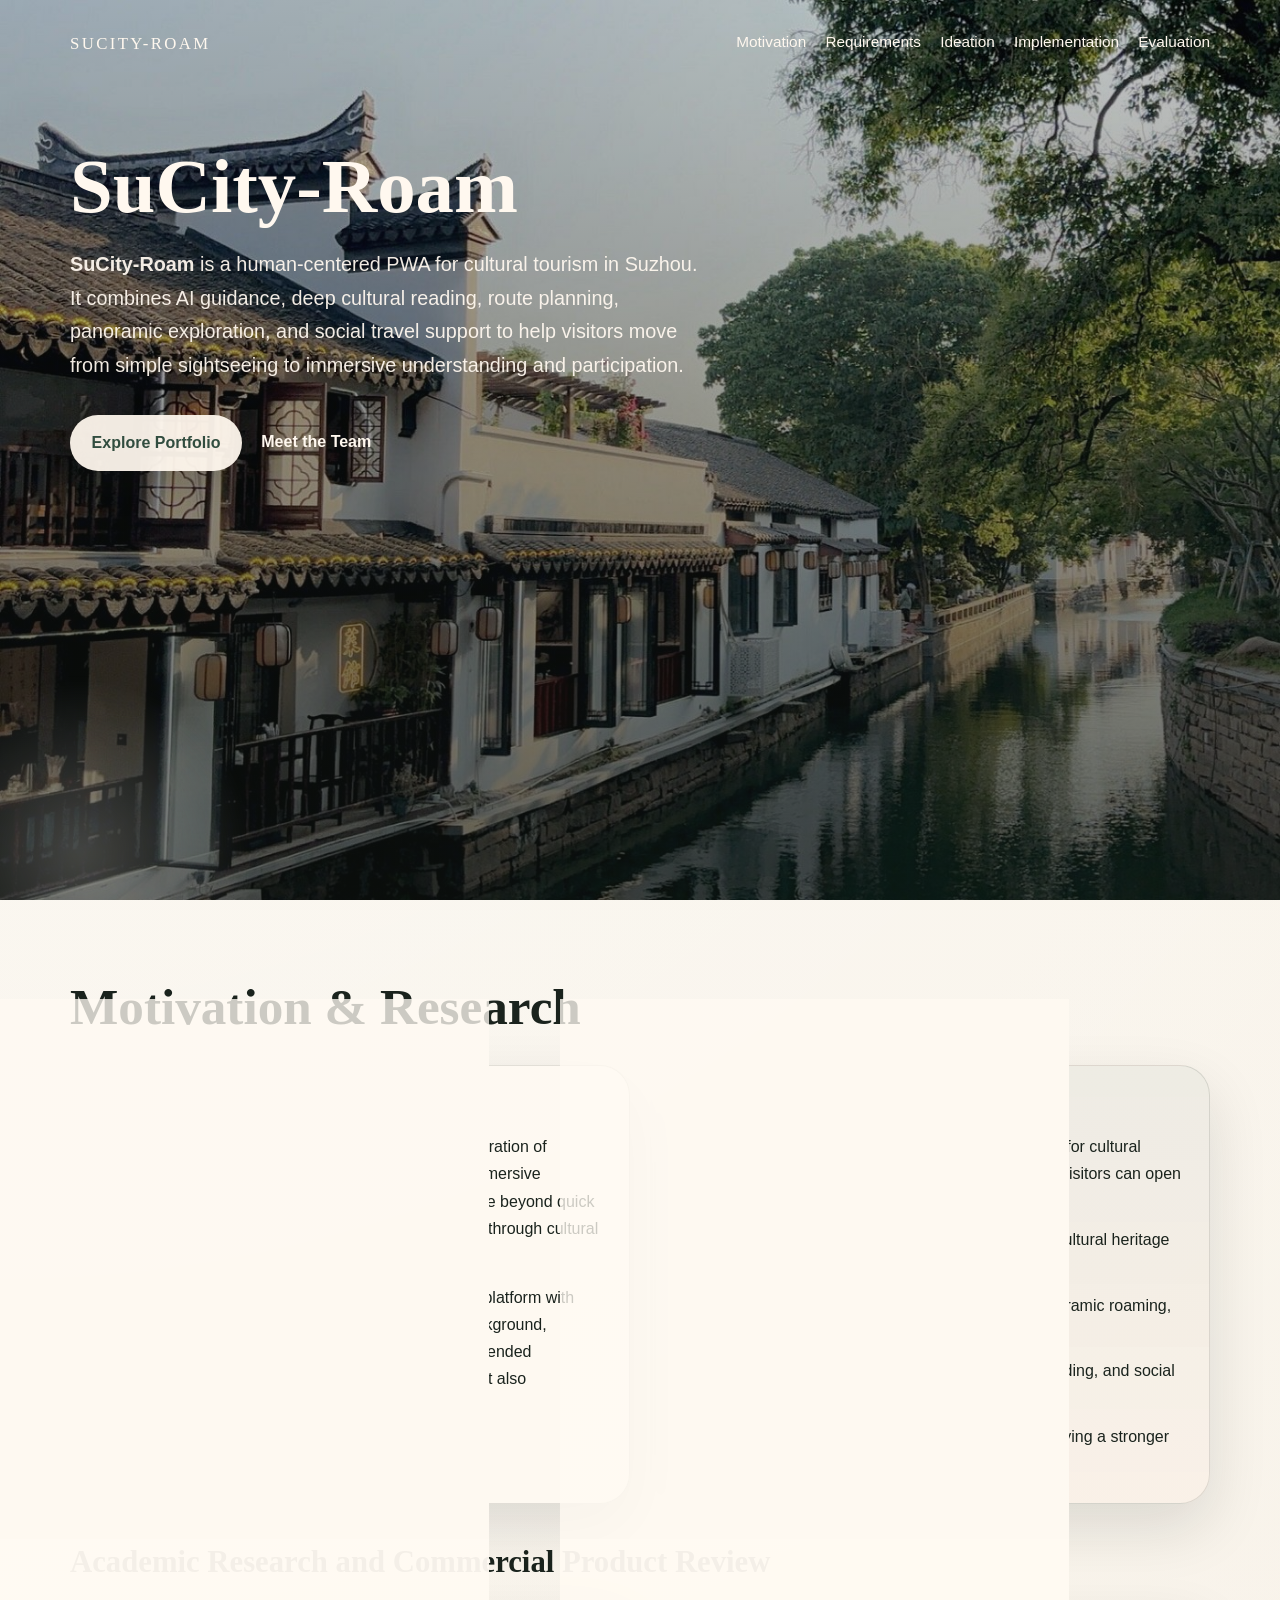
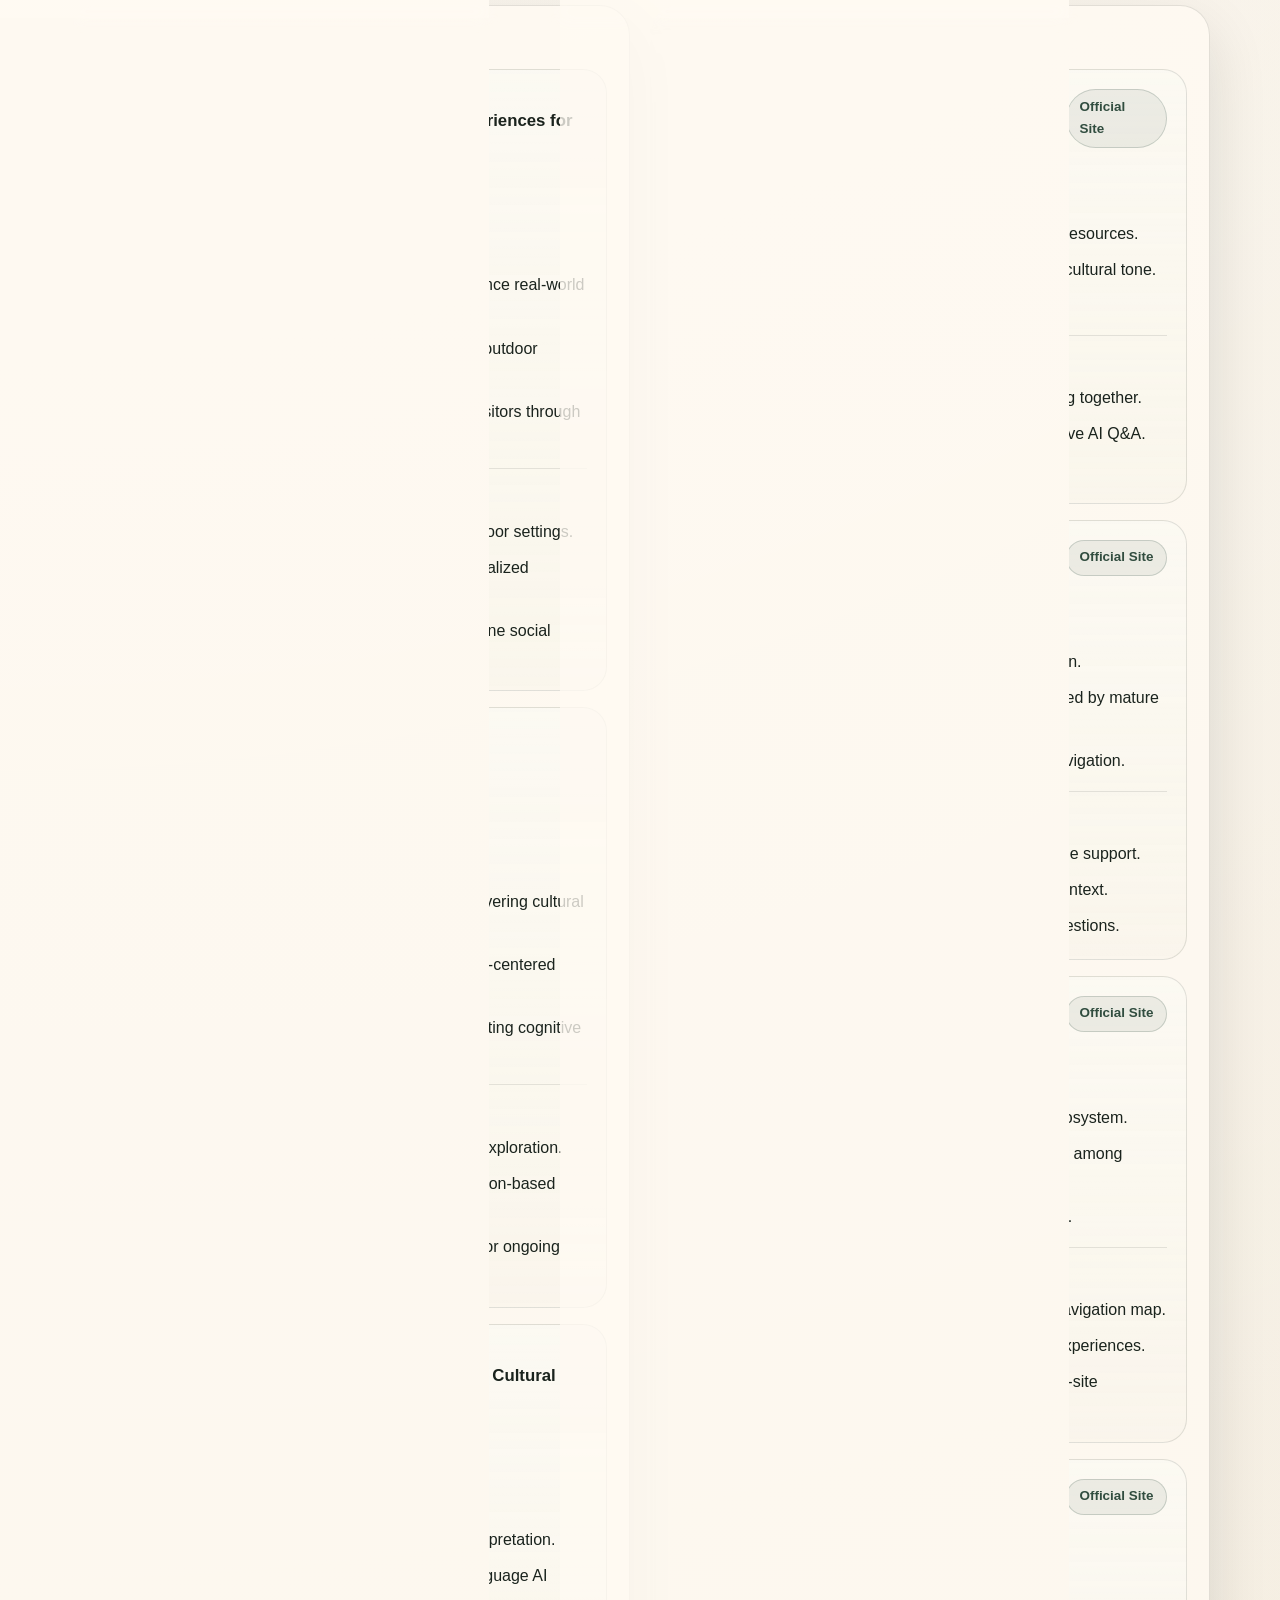
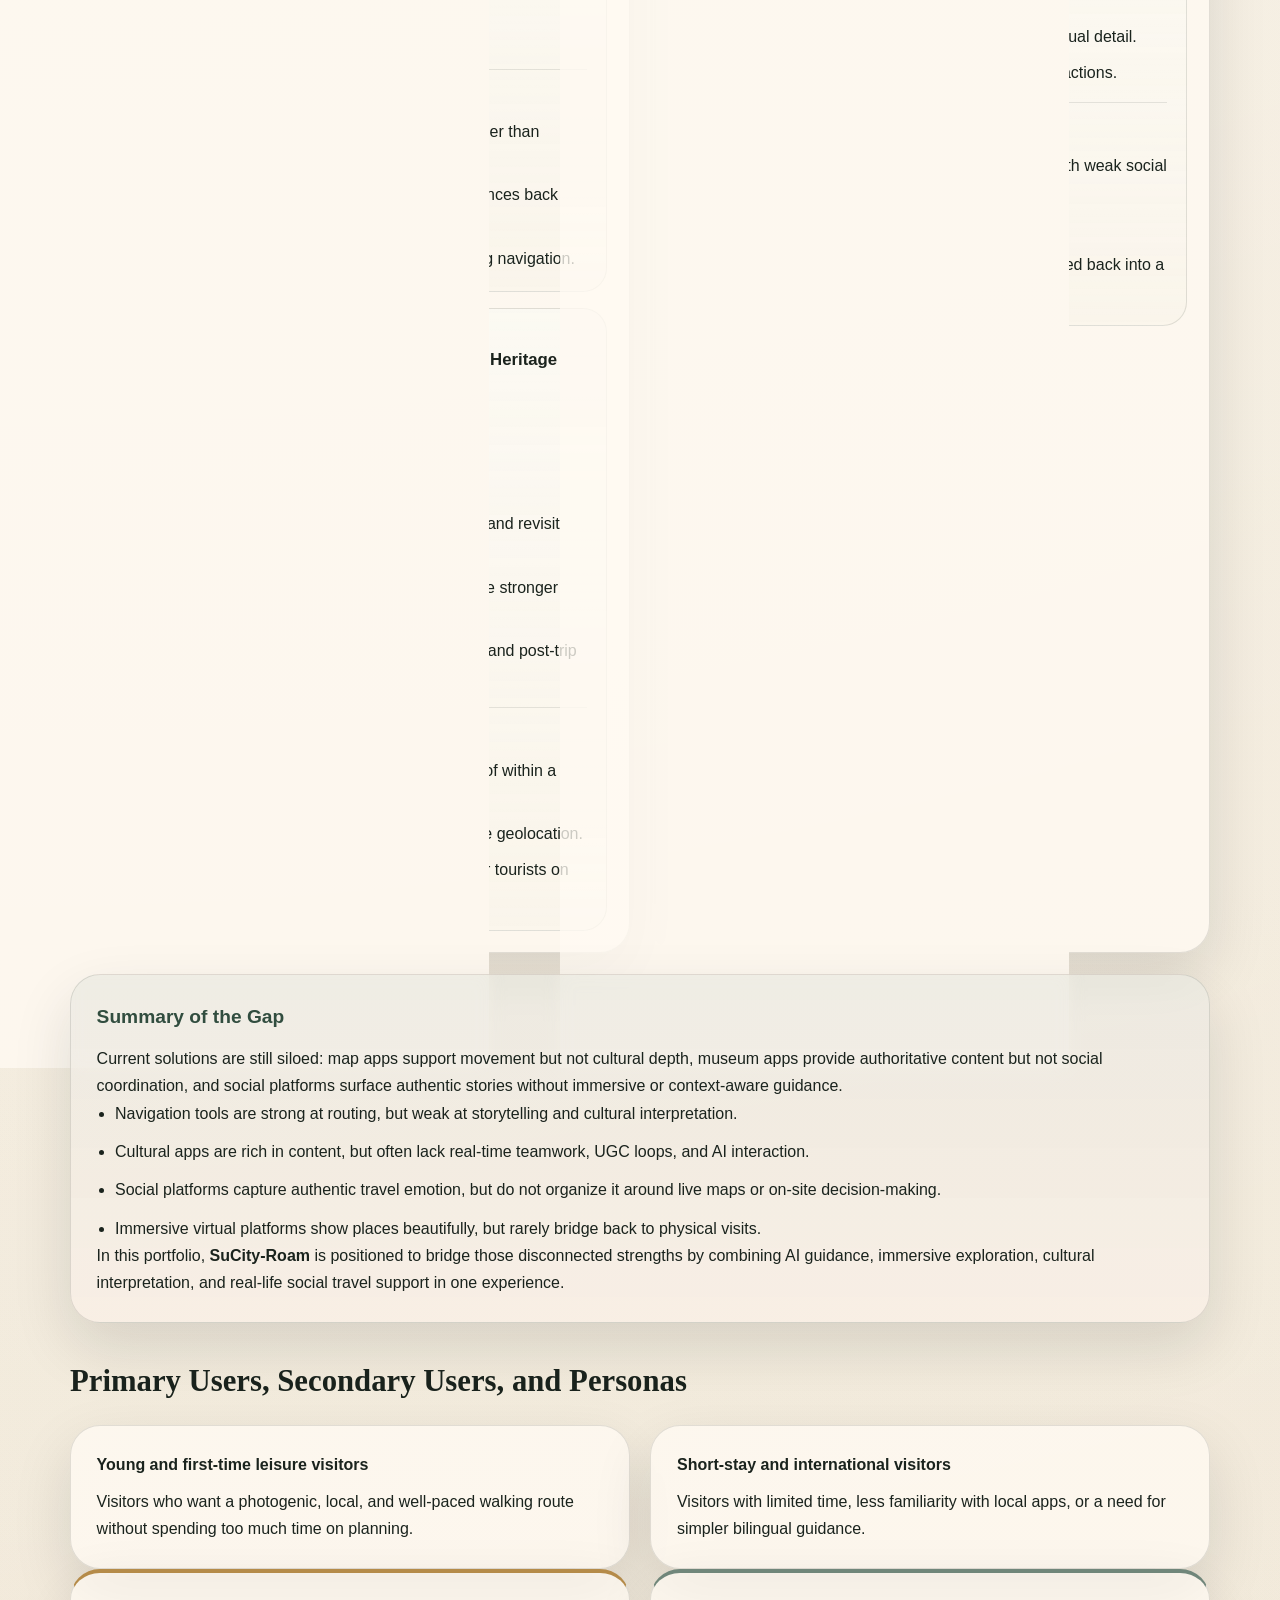
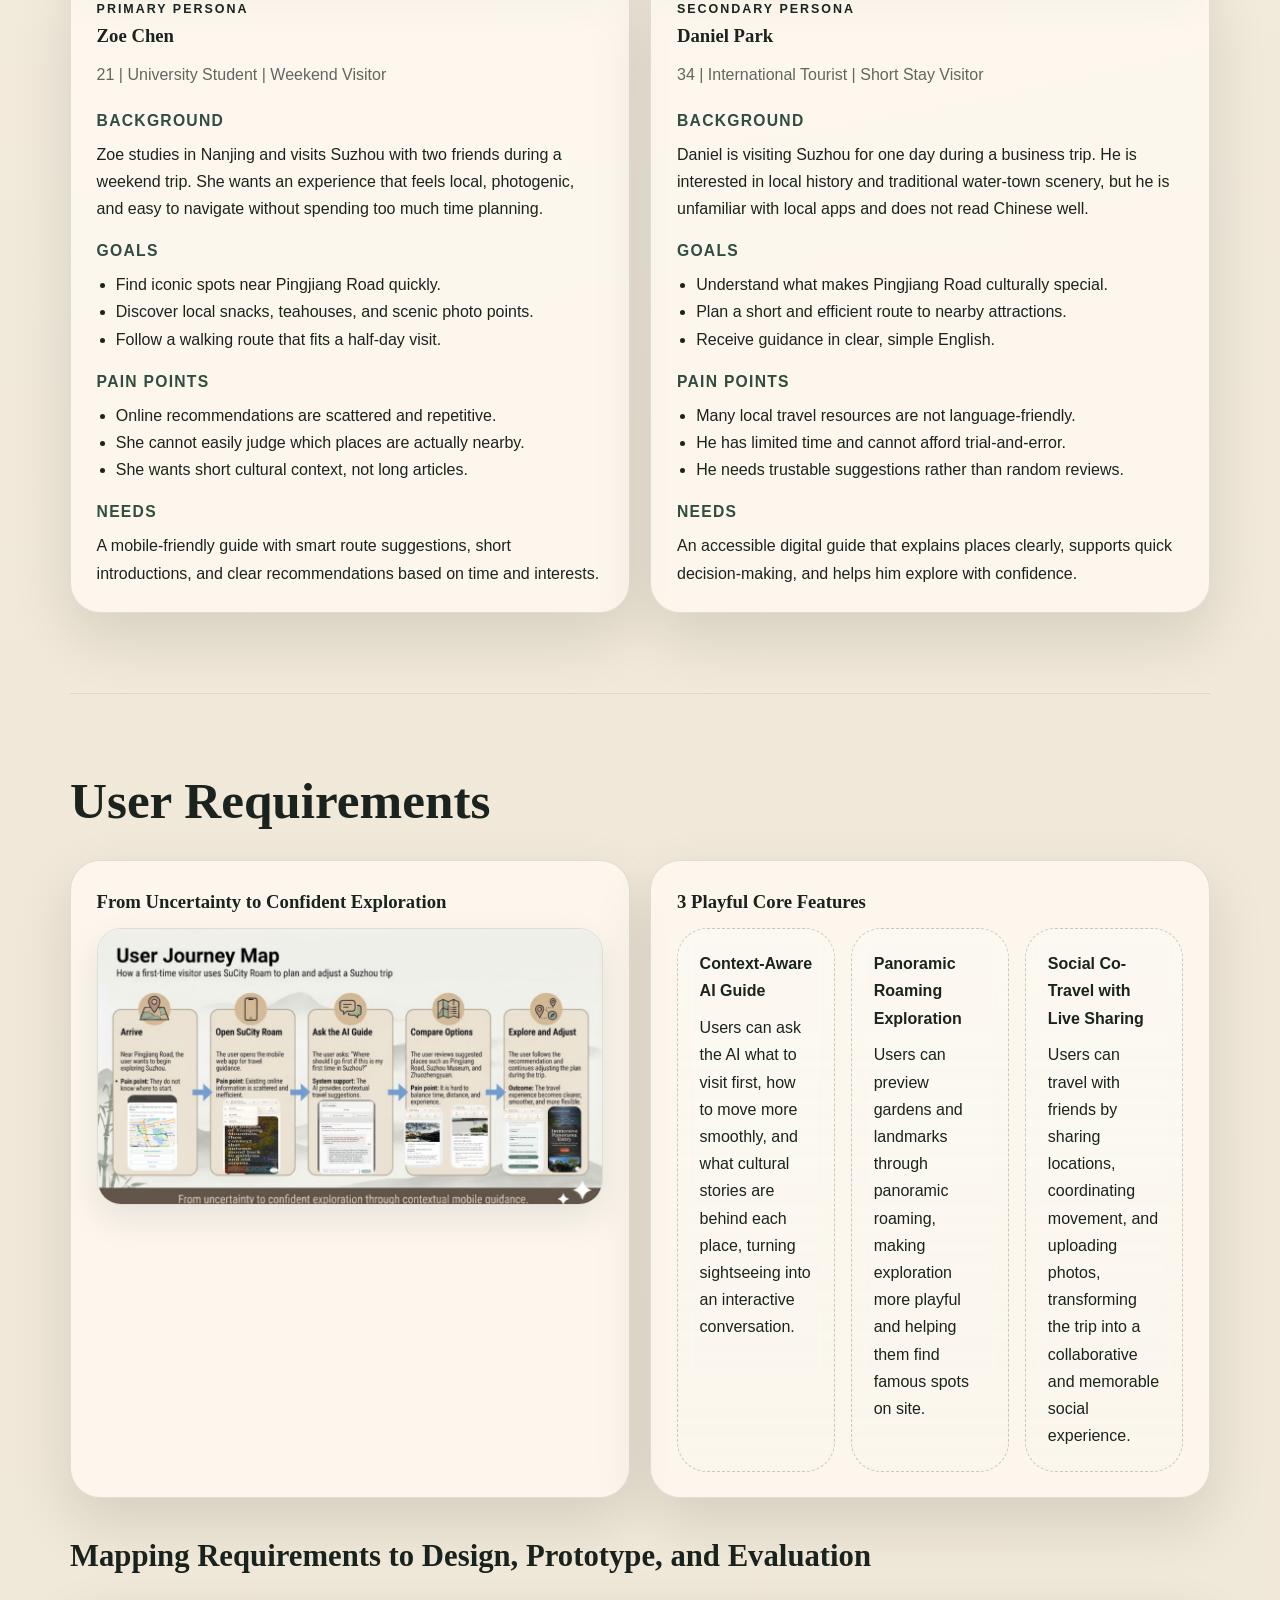
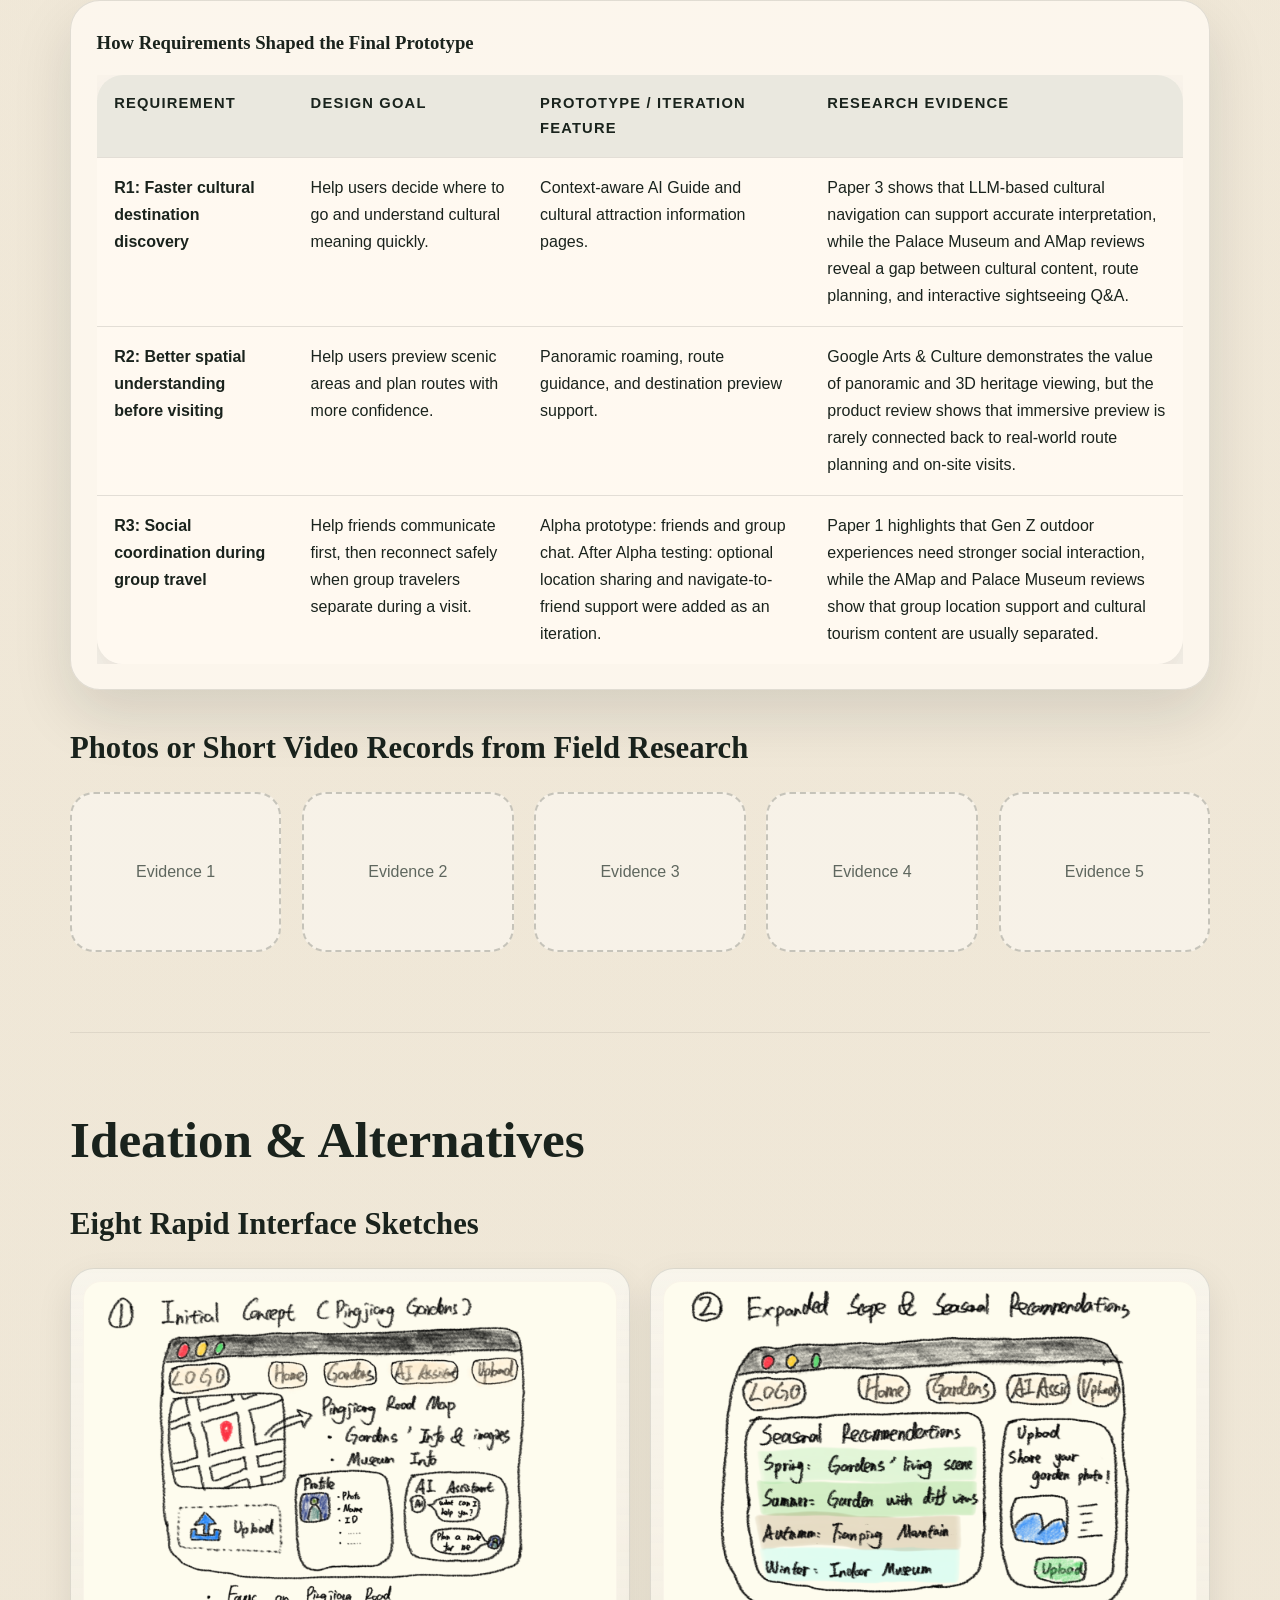
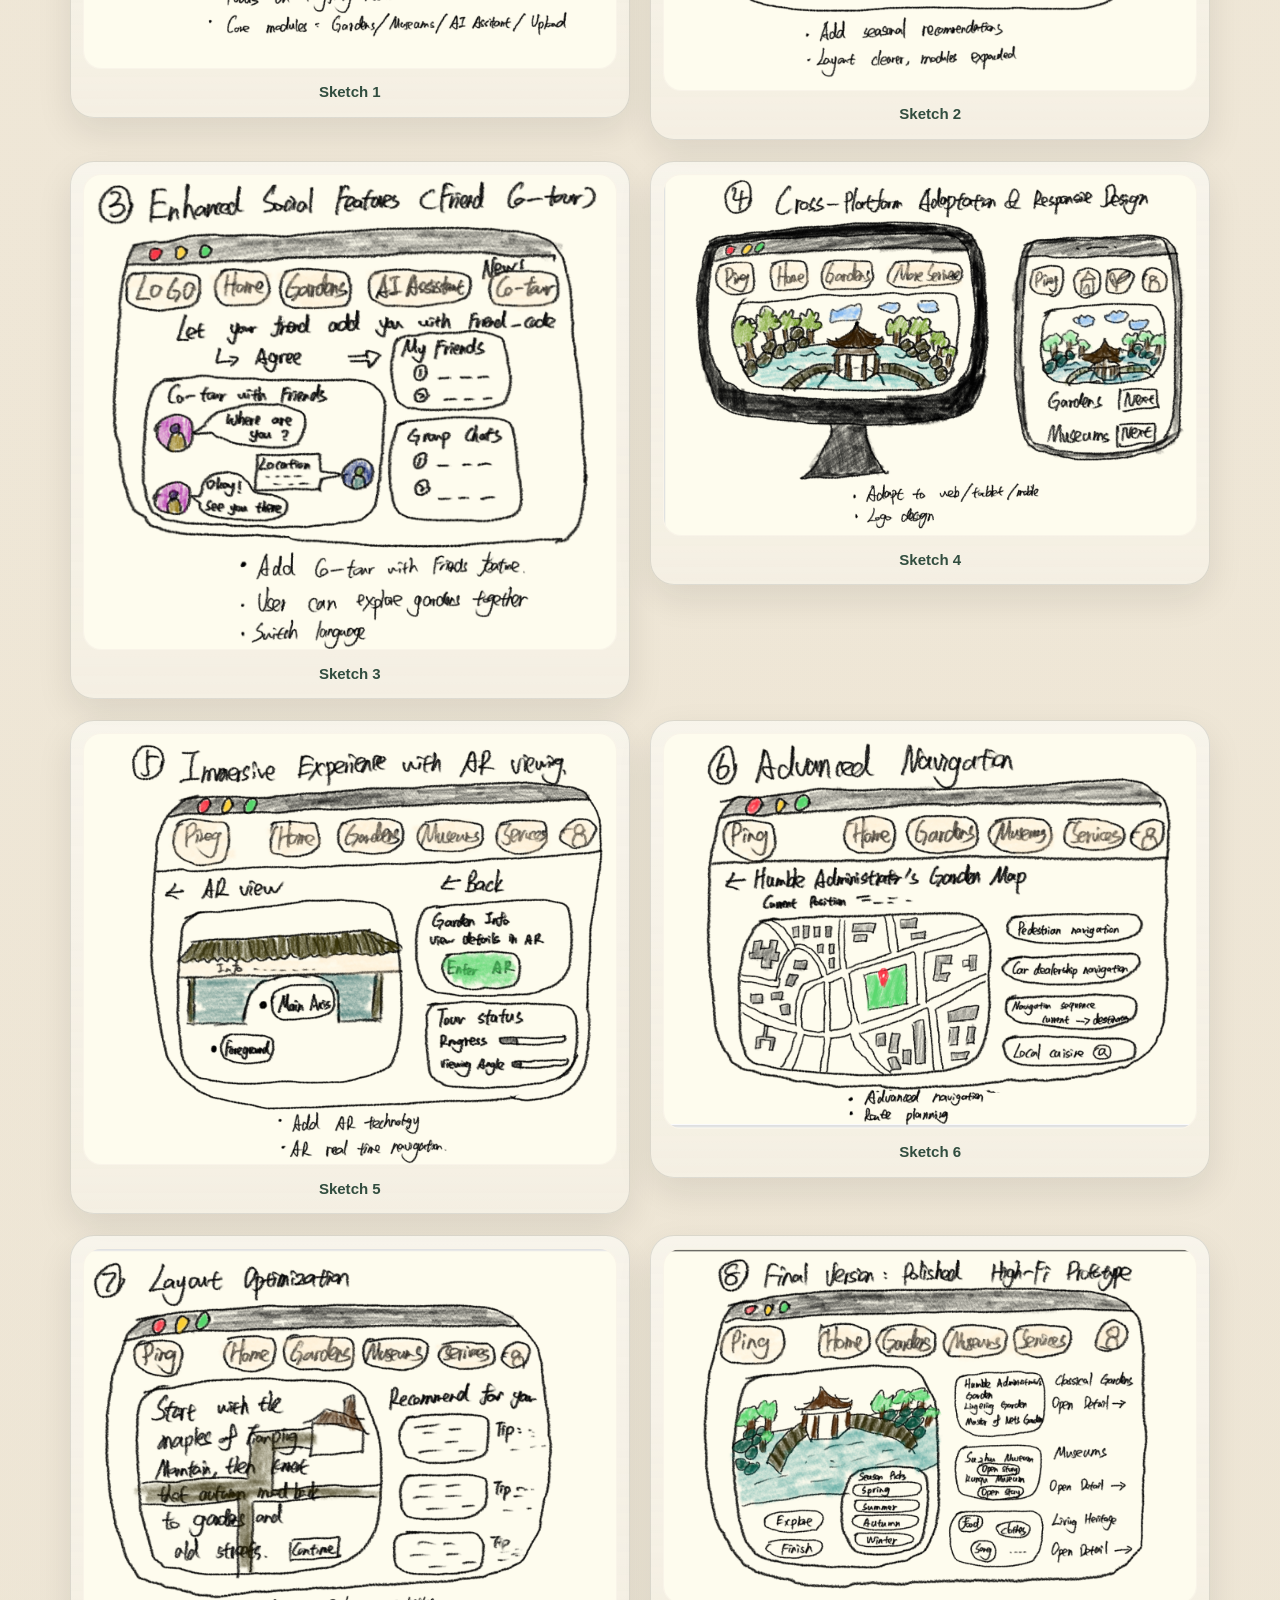
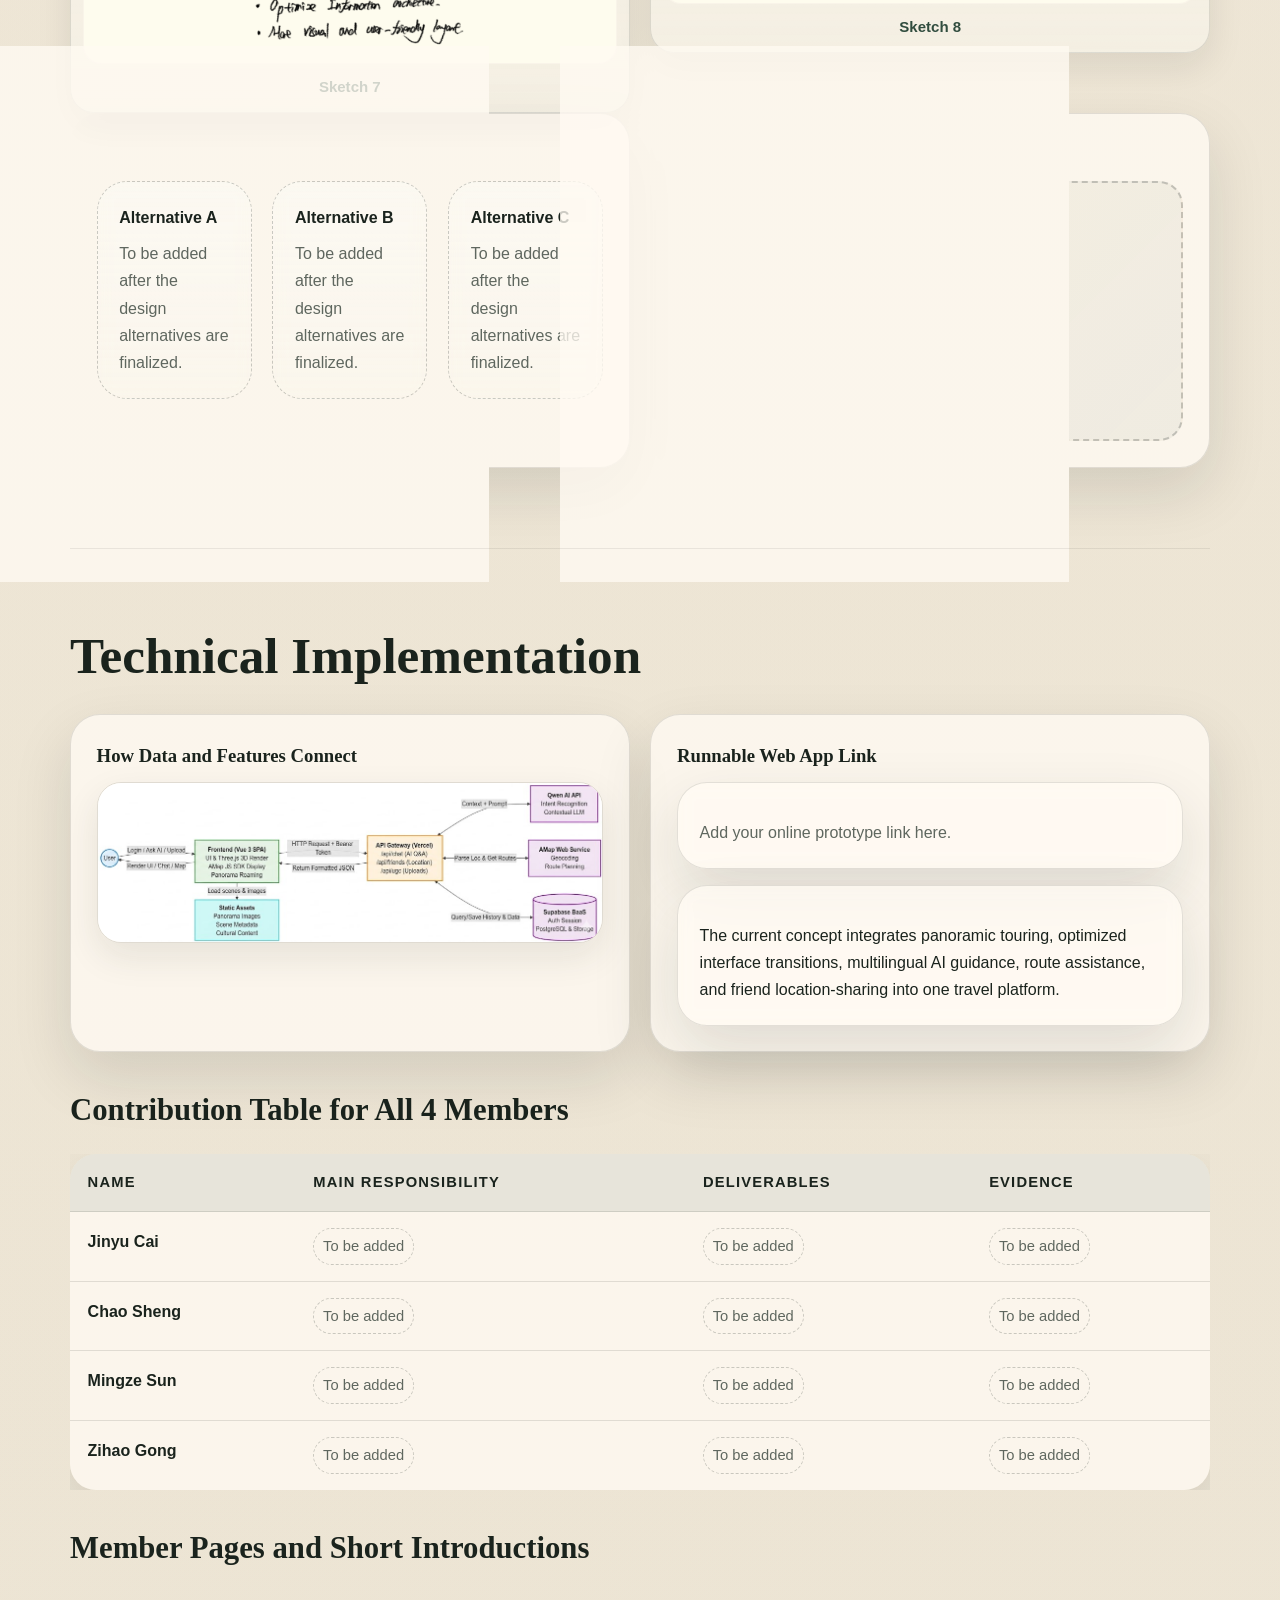
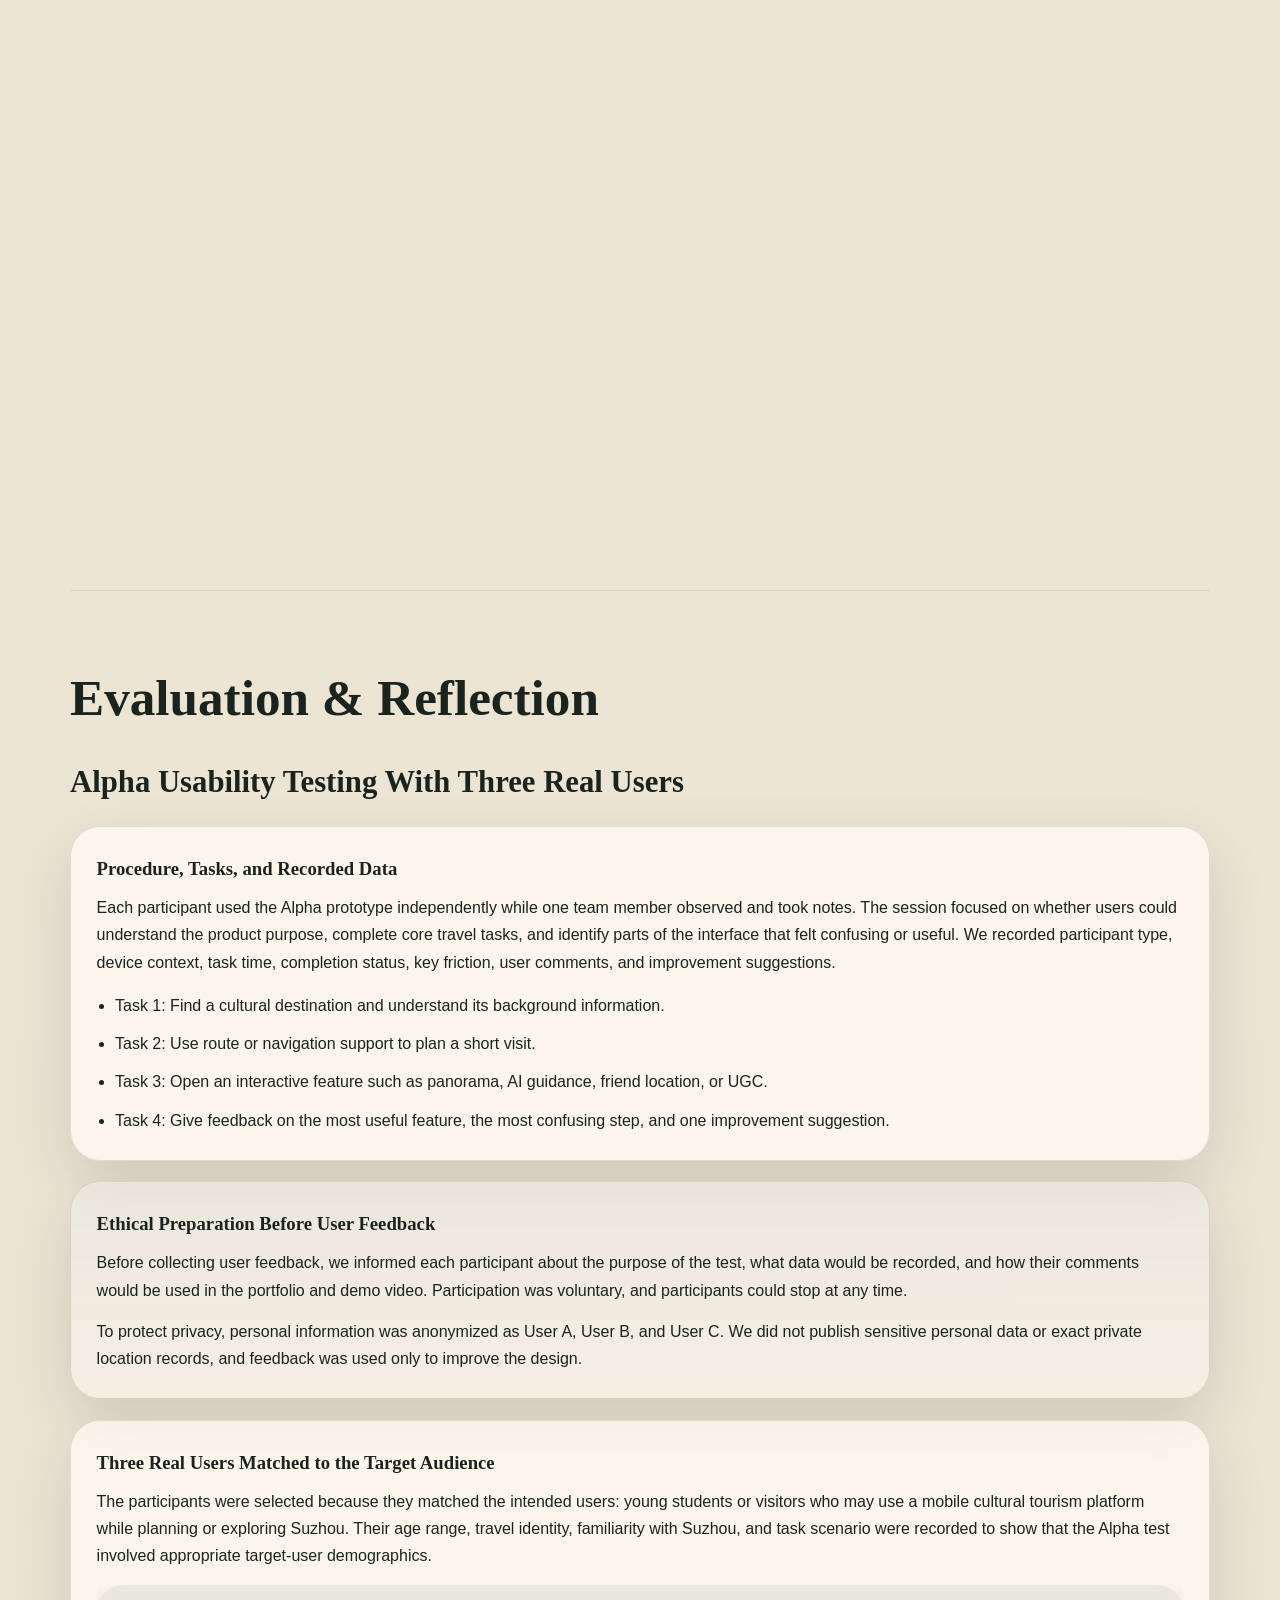
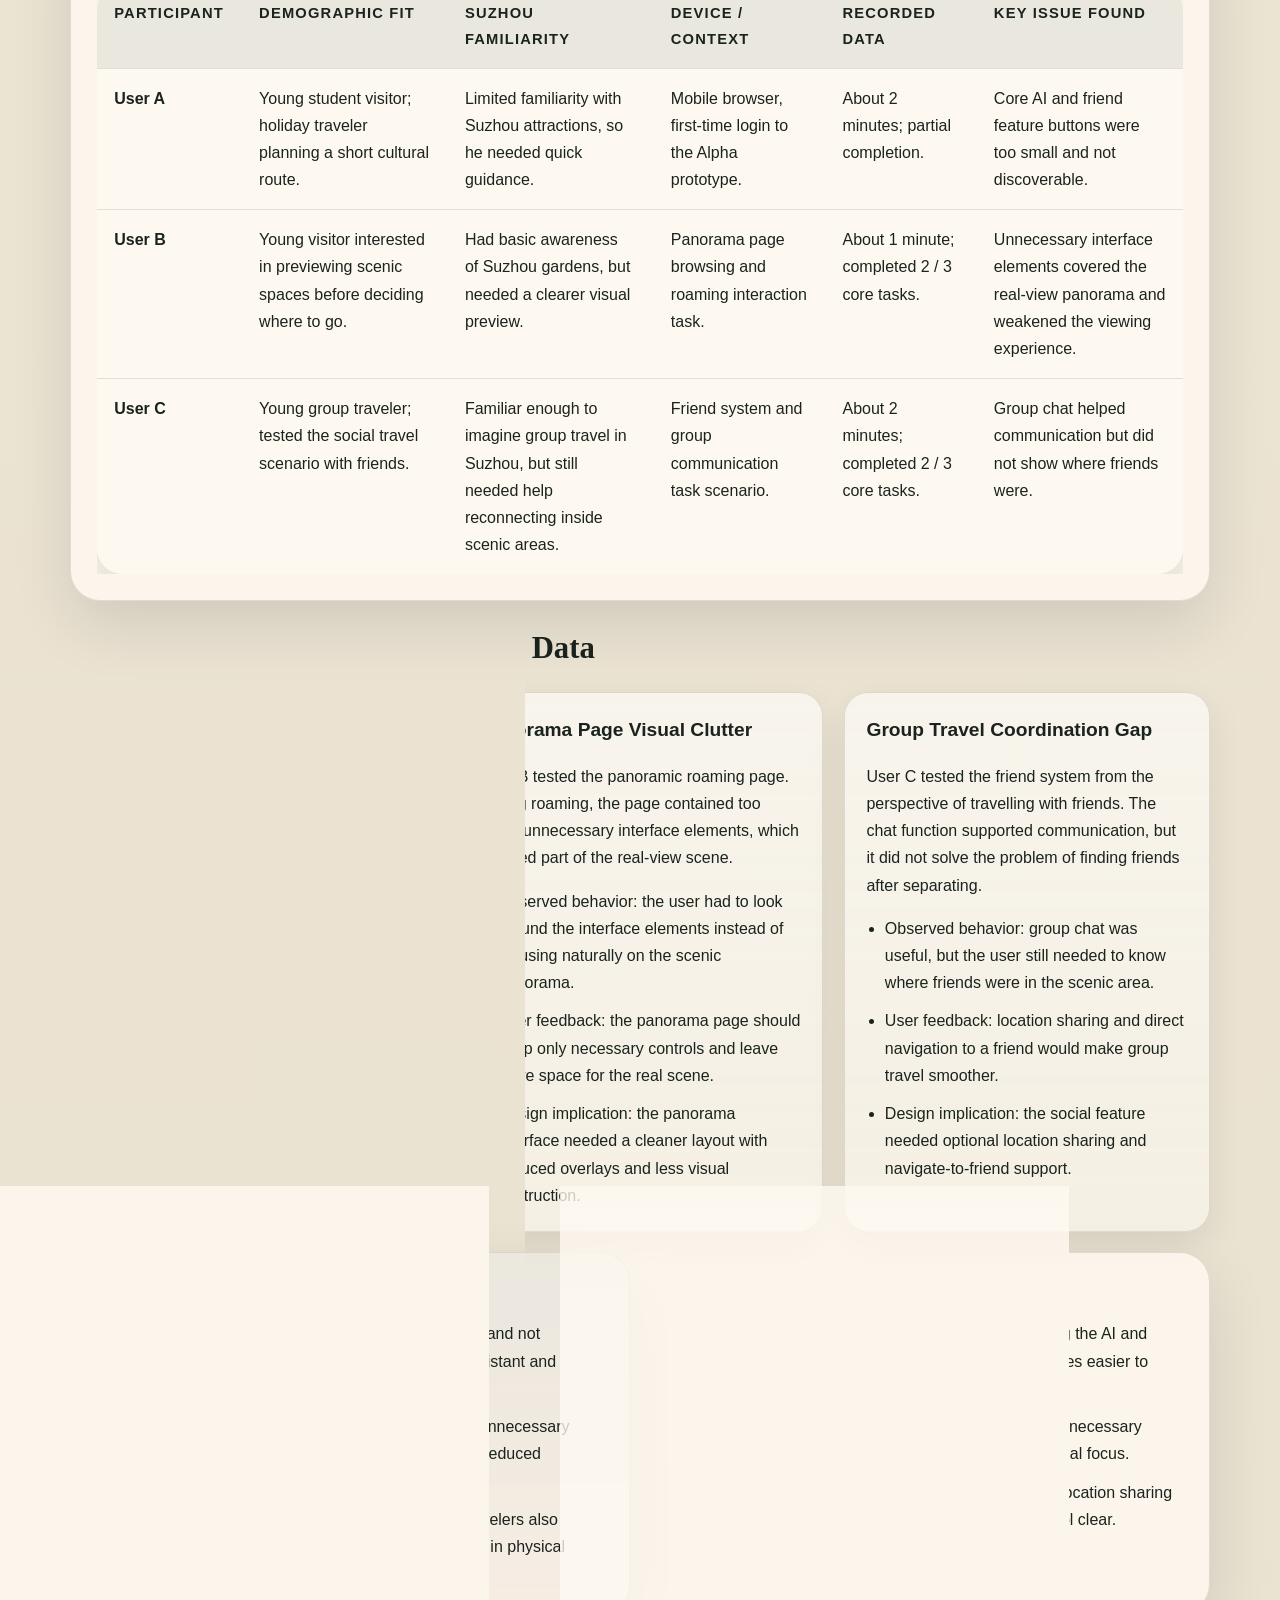
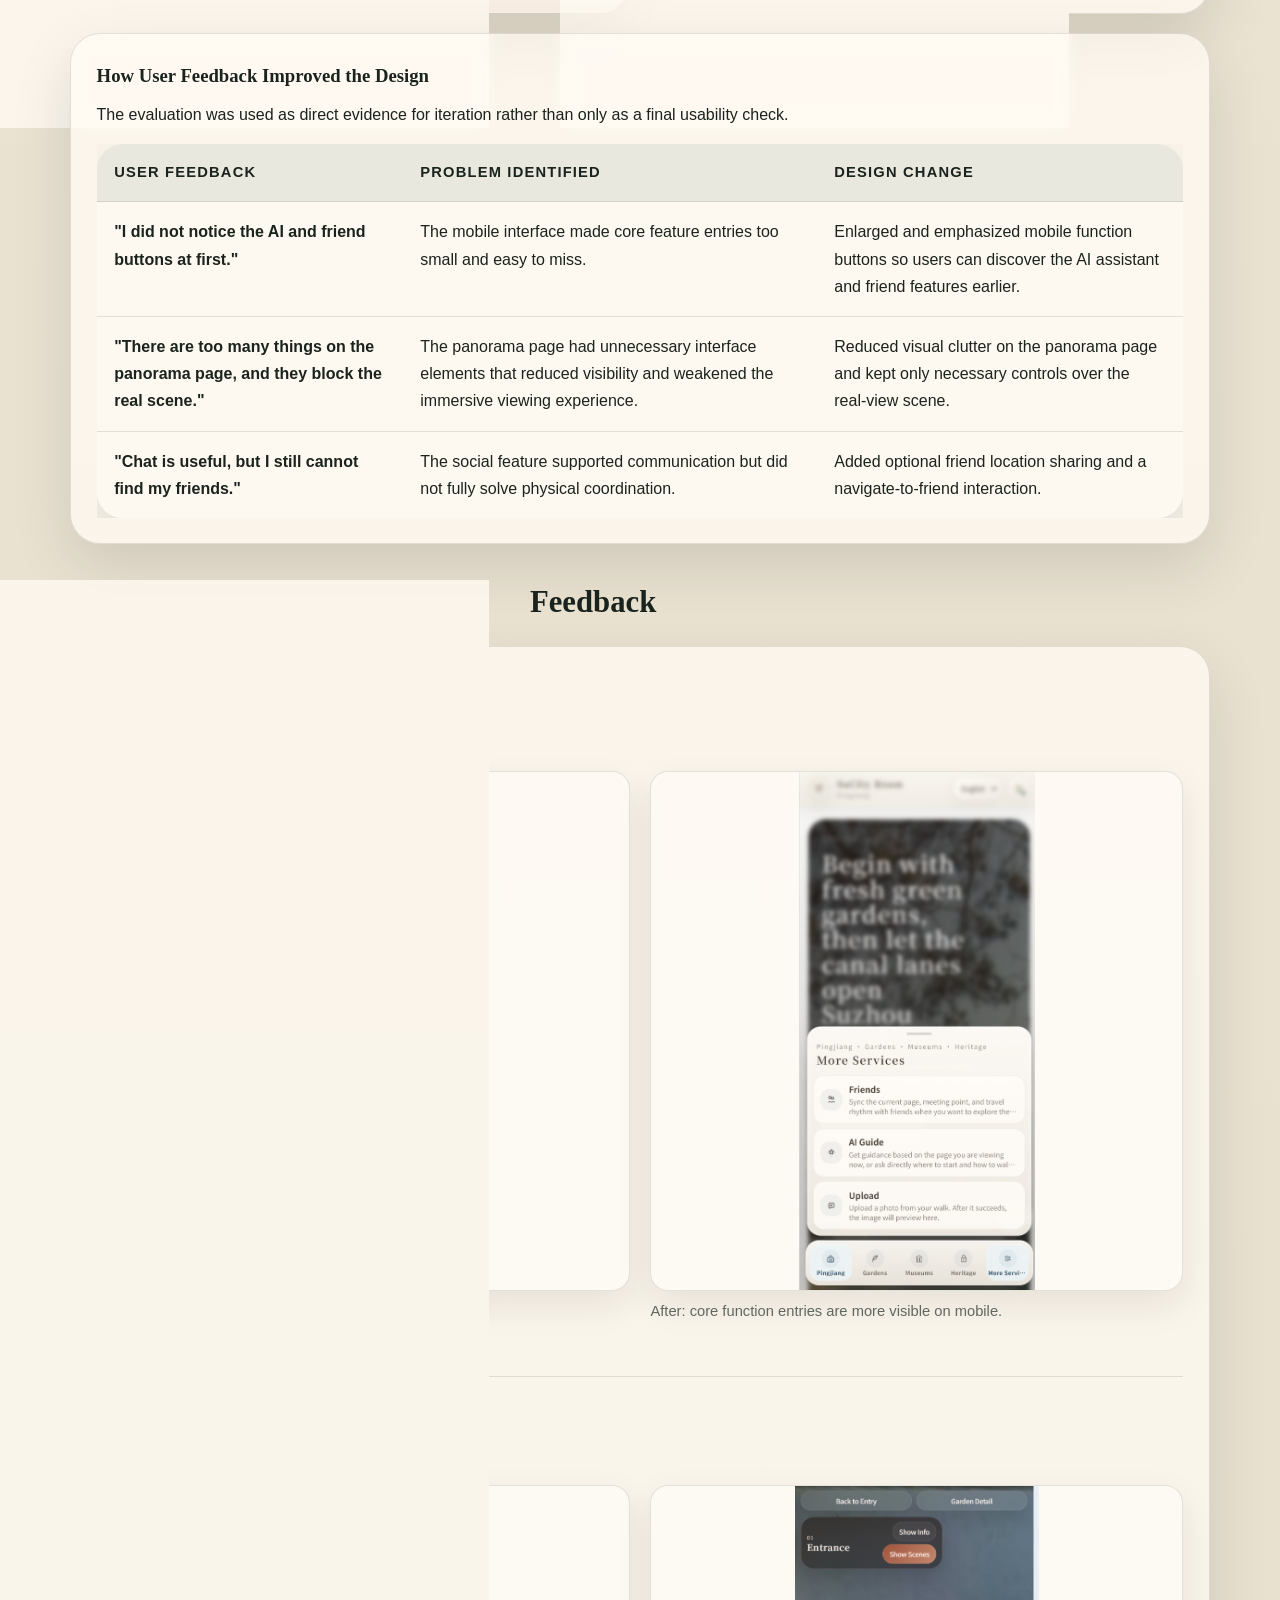
==== commit ed039847: "Refine portfolio evaluation evidence" ====
--- a/index.html
+++ b/index.html
@@ -534,7 +534,8 @@
                     </div>
                     <p>
                         The table below makes the design logic explicit by connecting each user
-                        requirement with a design goal, system feature, and evaluation evidence.
+                        requirement with a design goal, system feature, and research evidence
+                        from academic papers and commercial product analysis.
                     </p>
                 </div>
 
@@ -547,8 +548,8 @@
                                 <tr>
                                     <th scope="col">Requirement</th>
                                     <th scope="col">Design Goal</th>
-                                    <th scope="col">System Feature</th>
-                                    <th scope="col">Evaluation Evidence</th>
+                                    <th scope="col">Prototype / Iteration Feature</th>
+                                    <th scope="col">Research Evidence</th>
                                 </tr>
                             </thead>
                             <tbody>
@@ -556,19 +557,19 @@
                                     <th scope="row">R1: Faster cultural destination discovery</th>
                                     <td>Help users decide where to go and understand cultural meaning quickly.</td>
                                     <td>Context-aware AI Guide and cultural attraction information pages.</td>
-                                    <td>User A found static information slow to browse and suggested a direct AI recommendation entry point.</td>
+                                    <td>Paper 3 shows that LLM-based cultural navigation can support accurate interpretation, while the Palace Museum and AMap reviews reveal a gap between cultural content, route planning, and interactive sightseeing Q&amp;A.</td>
                                 </tr>
                                 <tr>
                                     <th scope="row">R2: Better spatial understanding before visiting</th>
                                     <td>Help users preview scenic areas and plan routes with more confidence.</td>
                                     <td>Panoramic roaming, route guidance, and destination preview support.</td>
-                                    <td>User B could choose a destination through AI, but still needed panorama to imagine the real garden layout.</td>
+                                    <td>Google Arts &amp; Culture demonstrates the value of panoramic and 3D heritage viewing, but the product review shows that immersive preview is rarely connected back to real-world route planning and on-site visits.</td>
                                 </tr>
                                 <tr>
                                     <th scope="row">R3: Social coordination during group travel</th>
-                                    <td>Help friends communicate, share locations, and reconnect safely while travelling.</td>
-                                    <td>Friends, group chat, optional location sharing, and navigate-to-friend support.</td>
-                                    <td>User C liked the friend system, but needed map-based location support after friends separated in a scenic area.</td>
+                                    <td>Help friends communicate first, then reconnect safely when group travelers separate during a visit.</td>
+                                    <td>Alpha prototype: friends and group chat. After Alpha testing: optional location sharing and navigate-to-friend support were added as an iteration.</td>
+                                    <td>Paper 1 highlights that Gen Z outdoor experiences need stronger social interaction, while the AMap and Palace Museum reviews show that group location support and cultural tourism content are usually separated.</td>
                                 </tr>
                             </tbody>
                         </table>
@@ -863,8 +864,8 @@
                 <p class="section-kicker">05 / Required Section</p>
                 <h2>Evaluation &amp; Reflection</h2>
                 <p class="section-note">
-                    Document usability testing, iterative refinement, final reflection, and AI
-                    use compliance.
+                    Document the Alpha usability test, participant fit, testing data, iteration
+                    evidence, design implications, final reflection, and AI use compliance.
                 </p>
             </div>
 
@@ -872,23 +873,25 @@
                 <div class="subsection-head">
                     <div>
                         <p class="subsection-kicker">Usability Testing</p>
-                        <h3>Alpha Test With Three Real Users</h3>
-                    </div>
-                    <p>
-                        Three real users tested the Alpha version through short task-based
-                        sessions. The team recorded task time, friction points, preferred
-                        functions, and improvement suggestions.
+                        <h3>Alpha Usability Testing With Three Real Users</h3>
+                    </div>
+                    <p>
+                        In this portfolio, Alpha testing means giving the early prototype to
+                        real target users, recording where they struggled, and using the
+                        feedback to improve the design.
                     </p>
                 </div>
 
                 <article class="panel-card testing-method-card">
                     <p class="card-tag">Test Setup</p>
-                    <h3>Method and Tasks</h3>
+                    <h3>Procedure, Tasks, and Recorded Data</h3>
                     <p>
                         Each participant used the Alpha prototype independently while one team
                         member observed and took notes. The session focused on whether users
                         could understand the product purpose, complete core travel tasks, and
-                        identify parts of the interface that felt confusing or useful.
+                        identify parts of the interface that felt confusing or useful. We
+                        recorded participant type, device context, task time, completion status,
+                        key friction, user comments, and improvement suggestions.
                     </p>
                     <ul class="plain-list">
                         <li>Task 1: Find a cultural destination and understand its background information.</li>
@@ -914,99 +917,130 @@
                     </p>
                 </article>
 
+                <article class="panel-card test-data-card">
+                    <p class="card-tag">Testing Data and Target Fit</p>
+                    <h3>Three Real Users Matched to the Target Audience</h3>
+                    <p>
+                        The participants were selected because they matched the intended users:
+                        young students or visitors who may use a mobile cultural tourism
+                        platform while planning or exploring Suzhou. Their age range, travel
+                        identity, familiarity with Suzhou, and task scenario were recorded to
+                        show that the Alpha test involved appropriate target-user demographics.
+                    </p>
+                    <div class="table-wrap">
+                        <table class="portfolio-table">
+                            <thead>
+                                <tr>
+                                    <th scope="col">Participant</th>
+                                    <th scope="col">Demographic Fit</th>
+                                    <th scope="col">Suzhou Familiarity</th>
+                                    <th scope="col">Device / Context</th>
+                                    <th scope="col">Recorded Data</th>
+                                    <th scope="col">Key Issue Found</th>
+                                </tr>
+                            </thead>
+                            <tbody>
+                                <tr>
+                                    <th scope="row">User A</th>
+                                    <td>Young student visitor; holiday traveler planning a short cultural route.</td>
+                                    <td>Limited familiarity with Suzhou attractions, so he needed quick guidance.</td>
+                                    <td>Mobile browser, first-time login to the Alpha prototype.</td>
+                                    <td>About 2 minutes; partial completion.</td>
+                                    <td>Core AI and friend feature buttons were too small and not discoverable.</td>
+                                </tr>
+                                <tr>
+                                    <th scope="row">User B</th>
+                                    <td>Young visitor interested in previewing scenic spaces before deciding where to go.</td>
+                                    <td>Had basic awareness of Suzhou gardens, but needed a clearer visual preview.</td>
+                                    <td>Panorama page browsing and roaming interaction task.</td>
+                                    <td>About 1 minute; completed 2 / 3 core tasks.</td>
+                                    <td>Unnecessary interface elements covered the real-view panorama and weakened the viewing experience.</td>
+                                </tr>
+                                <tr>
+                                    <th scope="row">User C</th>
+                                    <td>Young group traveler; tested the social travel scenario with friends.</td>
+                                    <td>Familiar enough to imagine group travel in Suzhou, but still needed help reconnecting inside scenic areas.</td>
+                                    <td>Friend system and group communication task scenario.</td>
+                                    <td>About 2 minutes; completed 2 / 3 core tasks.</td>
+                                    <td>Group chat helped communication but did not show where friends were.</td>
+                                </tr>
+                            </tbody>
+                        </table>
+                    </div>
+                </article>
+
+                <div class="subsection-head observation-head">
+                    <div>
+                        <p class="subsection-kicker">Observation Notes</p>
+                        <h3>Detailed Feedback Behind the Test Data</h3>
+                    </div>
+                    <p>
+                        These notes explain what happened during the test and why each issue
+                        mattered for the next design iteration.
+                    </p>
+                </div>
+
                 <div class="three-column-grid testing-grid">
                     <article class="test-record-card">
-                        <p class="card-tag">Participant 1</p>
-                        <h4>User A: Holiday Visitor to Suzhou</h4>
+                        <p class="card-tag">Observation 1</p>
+                        <h4>Mobile Feature Discoverability</h4>
                         <p>
-                            User A is my high school classmate who visited Suzhou during a
-                            holiday. He wanted to quickly find interesting places to visit, so
-                            I invited him to try the unfinished Alpha prototype.
+                            User A opened the Alpha prototype on a mobile browser, but the
+                            function buttons for AI guidance and friends were visually small and
+                            easy to overlook.
                         </p>
-                        <dl class="test-facts">
-                            <div>
-                                <dt>Task Time</dt>
-                                <dd>About 5 minutes</dd>
-                            </div>
-                            <div>
-                                <dt>Completion</dt>
-                                <dd>Partial completion</dd>
-                            </div>
-                        </dl>
                         <ul class="plain-list">
-                            <li>Where he got stuck: the page contained too much static information, so finding an attractive destination took too much time.</li>
-                            <li>Feature he valued most: AI guidance, because it could provide faster and more personalized travel recommendations.</li>
-                            <li>Suggestion: add an AI Guide so visitors can directly ask what to visit in Suzhou instead of browsing every attraction manually.</li>
+                            <li>Observed behavior: he did not discover the AI assistant at first and continued to rely on written recommendations to plan the route.</li>
+                            <li>User feedback: core feature entries should be easier to notice on a phone screen.</li>
+                            <li>Design implication: the mobile navigation hierarchy needed larger, clearer, and more visually prioritized function buttons.</li>
                         </ul>
                     </article>
                     <article class="test-record-card">
-                        <p class="card-tag">Participant 2</p>
-                        <h4>User B: Visitor Who Needed Spatial Preview</h4>
+                        <p class="card-tag">Observation 2</p>
+                        <h4>Panorama Page Visual Clutter</h4>
                         <p>
-                            After AI guidance was added, User B asked the AI where to visit in
-                            Suzhou and was recommended the Humble Administrator's Garden. The
-                            user then opened the related garden page to check the route and
-                            travel suggestions.
+                            User B tested the panoramic roaming page. During roaming, the page
+                            contained too many unnecessary interface elements, which covered part
+                            of the real-view scene.
                         </p>
-                        <dl class="test-facts">
-                            <div>
-                                <dt>Task Time</dt>
-                                <dd>About 3 minutes</dd>
-                            </div>
-                            <div>
-                                <dt>Completion</dt>
-                                <dd>2 / 3 core tasks</dd>
-                            </div>
-                        </dl>
                         <ul class="plain-list">
-                            <li>Where they got stuck: the written route and tips were useful, but the user still could not imagine the real spatial layout of the Humble Administrator's Garden.</li>
-                            <li>Feature they liked most: AI guidance, because it quickly recommended a suitable destination based on the user's travel need.</li>
-                            <li>Suggestion: add panoramic roaming so visitors can preview the garden environment, identify popular spots, and plan a basic route before visiting.</li>
+                            <li>Observed behavior: the user had to look around the interface elements instead of focusing naturally on the scenic panorama.</li>
+                            <li>User feedback: the panorama page should keep only necessary controls and leave more space for the real scene.</li>
+                            <li>Design implication: the panorama interface needed a cleaner layout with reduced overlays and less visual obstruction.</li>
                         </ul>
                     </article>
                     <article class="test-record-card">
-                        <p class="card-tag">Participant 3</p>
-                        <h4>User C: Group Traveler Testing the Friend System</h4>
+                        <p class="card-tag">Observation 3</p>
+                        <h4>Group Travel Coordination Gap</h4>
                         <p>
                             User C tested the friend system from the perspective of travelling
-                            in Suzhou with friends. The Alpha version allowed users to create a
-                            group chat and send messages, but it was still difficult to find
-                            each other after entering a scenic area and exploring separately.
+                            with friends. The chat function supported communication, but it did
+                            not solve the problem of finding friends after separating.
                         </p>
-                        <dl class="test-facts">
-                            <div>
-                                <dt>Task Time</dt>
-                                <dd>About 4 minutes</dd>
-                            </div>
-                            <div>
-                                <dt>Completion</dt>
-                                <dd>2 / 3 core tasks</dd>
-                            </div>
-                        </dl>
                         <ul class="plain-list">
-                            <li>Where they got stuck: group chat helped with communication, but it did not show where friends were after they separated inside a scenic area.</li>
-                            <li>Feature they liked most: the friend system, because it made group travel communication possible.</li>
-                            <li>Suggestion: add optional location sharing and a "navigate to friend" button so users can find friends on the map and walk to them directly.</li>
+                            <li>Observed behavior: group chat was useful, but the user still needed to know where friends were in the scenic area.</li>
+                            <li>User feedback: location sharing and direct navigation to a friend would make group travel smoother.</li>
+                            <li>Design implication: the social feature needed optional location sharing and navigate-to-friend support.</li>
                         </ul>
                     </article>
                 </div>
 
                 <div class="two-column-grid testing-summary-grid">
                     <article class="panel-card accent-card">
-                        <p class="card-tag">Main Findings</p>
+                        <p class="card-tag">Evaluation Results</p>
                         <h3>What the Test Revealed</h3>
                         <ul class="plain-list">
-                            <li>Static information alone made destination discovery slow, so users needed a faster recommendation entry point through AI guidance.</li>
-                            <li>Text-based travel advice helped users choose a place, but panorama was needed to build spatial understanding before arriving.</li>
+                            <li>On mobile, important feature buttons were too small and not discoverable enough, so users could miss the AI assistant and continue using only text recommendations.</li>
+                            <li>The panorama page supported scenic preview, but unnecessary interface elements blocked the real-view scene and reduced immersion.</li>
                             <li>Group chat supported communication, but group travelers also needed location sharing and navigation to reconnect in physical space.</li>
                         </ul>
                     </article>
                     <article class="panel-card">
-                        <p class="card-tag">Design Response</p>
-                        <h3>Changes Planned After Testing</h3>
+                        <p class="card-tag">Design Implications</p>
+                        <h3>How the Results Affected the Next Design</h3>
                         <ul class="plain-list">
-                            <li>Make AI guidance the faster entry point for users who do not know where to go in Suzhou.</li>
-                            <li>Add panoramic roaming to help users preview key scenic spots and plan a rough route before visiting.</li>
+                            <li>Improve the mobile navigation hierarchy by enlarging the AI and friend function buttons and making core feature entries easier to recognize.</li>
+                            <li>Simplify the panoramic roaming page by reducing unnecessary overlays and keeping the real-view scene as the visual focus.</li>
                             <li>Connect the friend system with optional, temporary location sharing and map-based navigation while keeping user control clear.</li>
                         </ul>
                     </article>
@@ -1030,14 +1064,14 @@
                             </thead>
                             <tbody>
                                 <tr>
-                                    <th scope="row">"It takes too long to decide where to go."</th>
-                                    <td>Destination discovery was slow when users had to browse static content manually.</td>
-                                    <td>Added AI Guide as a faster entry point for personalized cultural recommendations.</td>
+                                    <th scope="row">"I did not notice the AI and friend buttons at first."</th>
+                                    <td>The mobile interface made core feature entries too small and easy to miss.</td>
+                                    <td>Enlarged and emphasized mobile function buttons so users can discover the AI assistant and friend features earlier.</td>
                                 </tr>
                                 <tr>
-                                    <th scope="row">"I cannot imagine the real layout of the garden."</th>
-                                    <td>Text and route information were not enough for spatial understanding before arrival.</td>
-                                    <td>Added panoramic roaming so users could preview scenic spaces and plan a rough route.</td>
+                                    <th scope="row">"There are too many things on the panorama page, and they block the real scene."</th>
+                                    <td>The panorama page had unnecessary interface elements that reduced visibility and weakened the immersive viewing experience.</td>
+                                    <td>Reduced visual clutter on the panorama page and kept only necessary controls over the real-view scene.</td>
                                 </tr>
                                 <tr>
                                     <th scope="row">"Chat is useful, but I still cannot find my friends."</th>
@@ -1050,29 +1084,125 @@
                 </article>
             </div>
 
-            <div class="two-column-grid">
-                <article class="panel-card">
+            <div class="subsection-block">
+                <div class="subsection-head">
+                    <div>
+                        <p class="subsection-kicker">Before and After</p>
+                        <h3>Interface Changes Based on Alpha Feedback</h3>
+                    </div>
+                    <p>
+                        This comparison makes the iterative refinement visible by showing what
+                        changed after the Alpha usability test.
+                    </p>
+                </div>
+
+                <article class="panel-card before-after-card">
                     <p class="card-tag">Iterative Refinement</p>
-                    <h3>Version 3.0 Improvements</h3>
-                    <div class="comparison-grid">
-                        <div class="placeholder-frame">
-                            <span>Before screenshot</span>
-                        </div>
-                        <div class="placeholder-frame">
-                            <span>After screenshot</span>
-                        </div>
-                    </div>
+                    <h3>Before and After Interface Comparison</h3>
+
+                    <div class="iteration-gallery">
+                        <section class="iteration-case">
+                            <div class="iteration-case-head">
+                                <p class="card-tag">User A Iteration</p>
+                                <h4>Mobile Feature Discoverability</h4>
+                            </div>
+                            <div class="comparison-grid iteration-shot-grid">
+                                <figure class="iteration-shot">
+                                    <img class="iteration-image" src="images/iteration/user-a-before.png" width="548" height="1143" loading="lazy" alt="Before iteration screenshot showing small mobile feature buttons.">
+                                    <figcaption>Before: AI and friend entries were small and easy to miss.</figcaption>
+                                </figure>
+                                <figure class="iteration-shot">
+                                    <img class="iteration-image" src="images/iteration/user-a-after.png" width="509" height="1114" loading="lazy" alt="After iteration screenshot showing clearer mobile feature buttons.">
+                                    <figcaption>After: core function entries are more visible on mobile.</figcaption>
+                                </figure>
+                            </div>
+                        </section>
+
+                        <section class="iteration-case">
+                            <div class="iteration-case-head">
+                                <p class="card-tag">User B Iteration</p>
+                                <h4>Panorama Page Readability</h4>
+                            </div>
+                            <div class="iteration-shot-group">
+                                <p class="iteration-subtitle">Mobile Panorama View</p>
+                                <div class="comparison-grid iteration-shot-grid">
+                                    <figure class="iteration-shot">
+                                        <img class="iteration-image" src="images/iteration/user-b-before-mobile.png" width="540" height="1123" loading="lazy" alt="Before iteration mobile panorama page with visual clutter.">
+                                        <figcaption>Before: interface elements covered too much of the real scene.</figcaption>
+                                    </figure>
+                                    <figure class="iteration-shot">
+                                        <img class="iteration-image" src="images/iteration/user-b-after-mobile.png" width="529" height="1120" loading="lazy" alt="After iteration mobile panorama page with fewer blocking elements.">
+                                        <figcaption>After: unnecessary overlays were reduced.</figcaption>
+                                    </figure>
+                                </div>
+                            </div>
+                            <div class="iteration-shot-group">
+                                <p class="iteration-subtitle">Wide Panorama View</p>
+                                <div class="comparison-grid iteration-shot-grid">
+                                    <figure class="iteration-shot">
+                                        <img class="iteration-image iteration-image-wide" src="images/iteration/user-b-before-wide.png" width="2547" height="1117" loading="lazy" alt="Before iteration wide panorama page with crowded interface elements.">
+                                        <figcaption>Before: the panorama view competed with extra page elements.</figcaption>
+                                    </figure>
+                                    <figure class="iteration-shot">
+                                        <img class="iteration-image iteration-image-wide" src="images/iteration/user-b-after-wide.png" width="2559" height="1226" loading="lazy" alt="After iteration wide panorama page with cleaner real-view focus.">
+                                        <figcaption>After: the real-view scene becomes the visual focus.</figcaption>
+                                    </figure>
+                                </div>
+                            </div>
+                        </section>
+
+                        <section class="iteration-case">
+                            <div class="iteration-case-head">
+                                <p class="card-tag">User C Iteration</p>
+                                <h4>Friend Location and Reconnection</h4>
+                            </div>
+                            <div class="iteration-shot-group">
+                                <p class="iteration-subtitle">Before: Group Chat Only</p>
+                                <div class="three-column-grid iteration-shot-grid">
+                                    <figure class="iteration-shot">
+                                        <img class="iteration-image" src="images/iteration/user-c-before.png" width="725" height="1052" loading="lazy" alt="Before iteration friend system screenshot with communication-focused interface.">
+                                        <figcaption>Before: the friend page supported social communication, but location was not clear.</figcaption>
+                                    </figure>
+                                    <figure class="iteration-shot">
+                                        <img class="iteration-image" src="images/iteration/user-c-before-chat-list.png" width="590" height="1207" loading="lazy" alt="Before iteration group chat list screenshot.">
+                                        <figcaption>Before: users could enter group chat, but this did not help them find each other physically.</figcaption>
+                                    </figure>
+                                    <figure class="iteration-shot">
+                                        <img class="iteration-image" src="images/iteration/user-c-before-chat-detail.png" width="465" height="639" loading="lazy" alt="Before iteration group chat detail screenshot.">
+                                        <figcaption>Before: conversation supported coordination, but not map-based reconnection.</figcaption>
+                                    </figure>
+                                </div>
+                            </div>
+                            <div class="iteration-shot-group">
+                                <p class="iteration-subtitle">After: Location Sharing and Reconnection</p>
+                                <div class="comparison-grid iteration-shot-grid">
+                                    <figure class="iteration-shot">
+                                        <img class="iteration-image" src="images/iteration/user-c-after-location.png" width="740" height="1014" loading="lazy" alt="After iteration screenshot showing friend location support.">
+                                        <figcaption>After: optional friend location support was added.</figcaption>
+                                    </figure>
+                                    <figure class="iteration-shot">
+                                        <img class="iteration-image" src="images/iteration/user-c-after-navigation.png" width="584" height="1252" loading="lazy" alt="After iteration screenshot showing navigate-to-friend support.">
+                                        <figcaption>After: users can reconnect through friend navigation.</figcaption>
+                                    </figure>
+                                </div>
+                            </div>
+                        </section>
+                    </div>
+
                     <p class="placeholder-caption">
-                        Suggested comparison focus: static content layout versus the integrated
-                        version with panorama, AI support, and route coordination.
+                        The screenshots above show how Alpha feedback was translated into
+                        concrete interface changes for mobile feature discovery, panorama
+                        readability, and friend reconnection.
                     </p>
                     <ul class="plain-list version-list">
-                        <li>Architectural optimization: introduced deep panoramic tour support, optimized interaction feedback, and improved transitions between interfaces.</li>
-                        <li>Wider functional support: merged multilingual support, LLM-based tour guidance, route planning, and friend position sharing.</li>
-                        <li>Paradigm evolution: moved beyond isolated static content toward a more integrated digital cultural tourism experience.</li>
+                        <li>Mobile discoverability: enlarged and emphasized the AI and friend function entries so first-time users can find core tools faster.</li>
+                        <li>Panorama readability: reduced unnecessary overlays so the real-view scene stays central during roaming.</li>
+                        <li>Group coordination: connected the friend system with optional location sharing and navigate-to-friend support.</li>
                     </ul>
                 </article>
-
+            </div>
+
+            <div class="subsection-block">
                 <article class="panel-card">
                     <p class="card-tag">Final Reflection</p>
                     <h3>Social and Ethical Impact</h3>
--- a/style.css
+++ b/style.css
@@ -579,8 +579,96 @@
 }
 
 .mapping-table-card .table-wrap,
+.test-data-card .table-wrap,
 .feedback-change-card .table-wrap {
     margin-top: 1rem;
+}
+
+.test-data-card {
+    margin-bottom: 1.3rem;
+}
+
+.observation-head {
+    margin-top: 1.2rem;
+}
+
+.before-after-card .placeholder-frame span {
+    max-width: 18rem;
+}
+
+.iteration-gallery {
+    display: grid;
+    gap: 1.6rem;
+    margin-top: 1.1rem;
+}
+
+.iteration-case {
+    padding-top: 1.2rem;
+    border-top: 1px solid var(--line);
+}
+
+.iteration-case:first-child {
+    padding-top: 0;
+    border-top: 0;
+}
+
+.iteration-case-head h4 {
+    margin: 0 0 1rem;
+    font-size: 1.2rem;
+}
+
+.iteration-shot-grid {
+    align-items: start;
+}
+
+.iteration-shot-group + .iteration-shot-group {
+    margin-top: 1.2rem;
+}
+
+.iteration-subtitle {
+    margin: 0 0 0.7rem;
+    color: var(--moss);
+    font-size: 0.9rem;
+    font-weight: 700;
+    text-transform: uppercase;
+    letter-spacing: 0.08em;
+}
+
+.iteration-shot {
+    display: flex;
+    flex-direction: column;
+    margin: 0;
+}
+
+.iteration-image {
+    display: block;
+    width: 100%;
+    max-height: 680px;
+    object-fit: contain;
+    border: 1px solid var(--line);
+    border-radius: 18px;
+    background: rgba(255, 253, 248, 0.6);
+    box-shadow: var(--shadow-soft);
+}
+
+.iteration-shot-grid .iteration-shot {
+    height: 100%;
+}
+
+.iteration-shot-grid .iteration-shot .iteration-image {
+    height: 520px;
+}
+
+.iteration-image-wide {
+    max-height: 680px;
+}
+
+.iteration-shot figcaption {
+    min-height: 3.1rem;
+    margin-top: 0.6rem;
+    color: var(--muted);
+    font-size: 0.92rem;
+    line-height: 1.45;
 }
 
 .test-record-card {
@@ -969,6 +1057,10 @@
         flex-direction: column;
         align-items: flex-start;
     }
+
+    .iteration-shot-grid .iteration-shot .iteration-image {
+        height: 460px;
+    }
 }
 
 @media (max-width: 720px) {
@@ -1022,4 +1114,13 @@
     .research-entry-head {
         flex-direction: column;
     }
-}
+
+    .iteration-shot-grid .iteration-shot .iteration-image {
+        height: auto;
+        max-height: 560px;
+    }
+
+    .iteration-shot figcaption {
+        min-height: auto;
+    }
+}
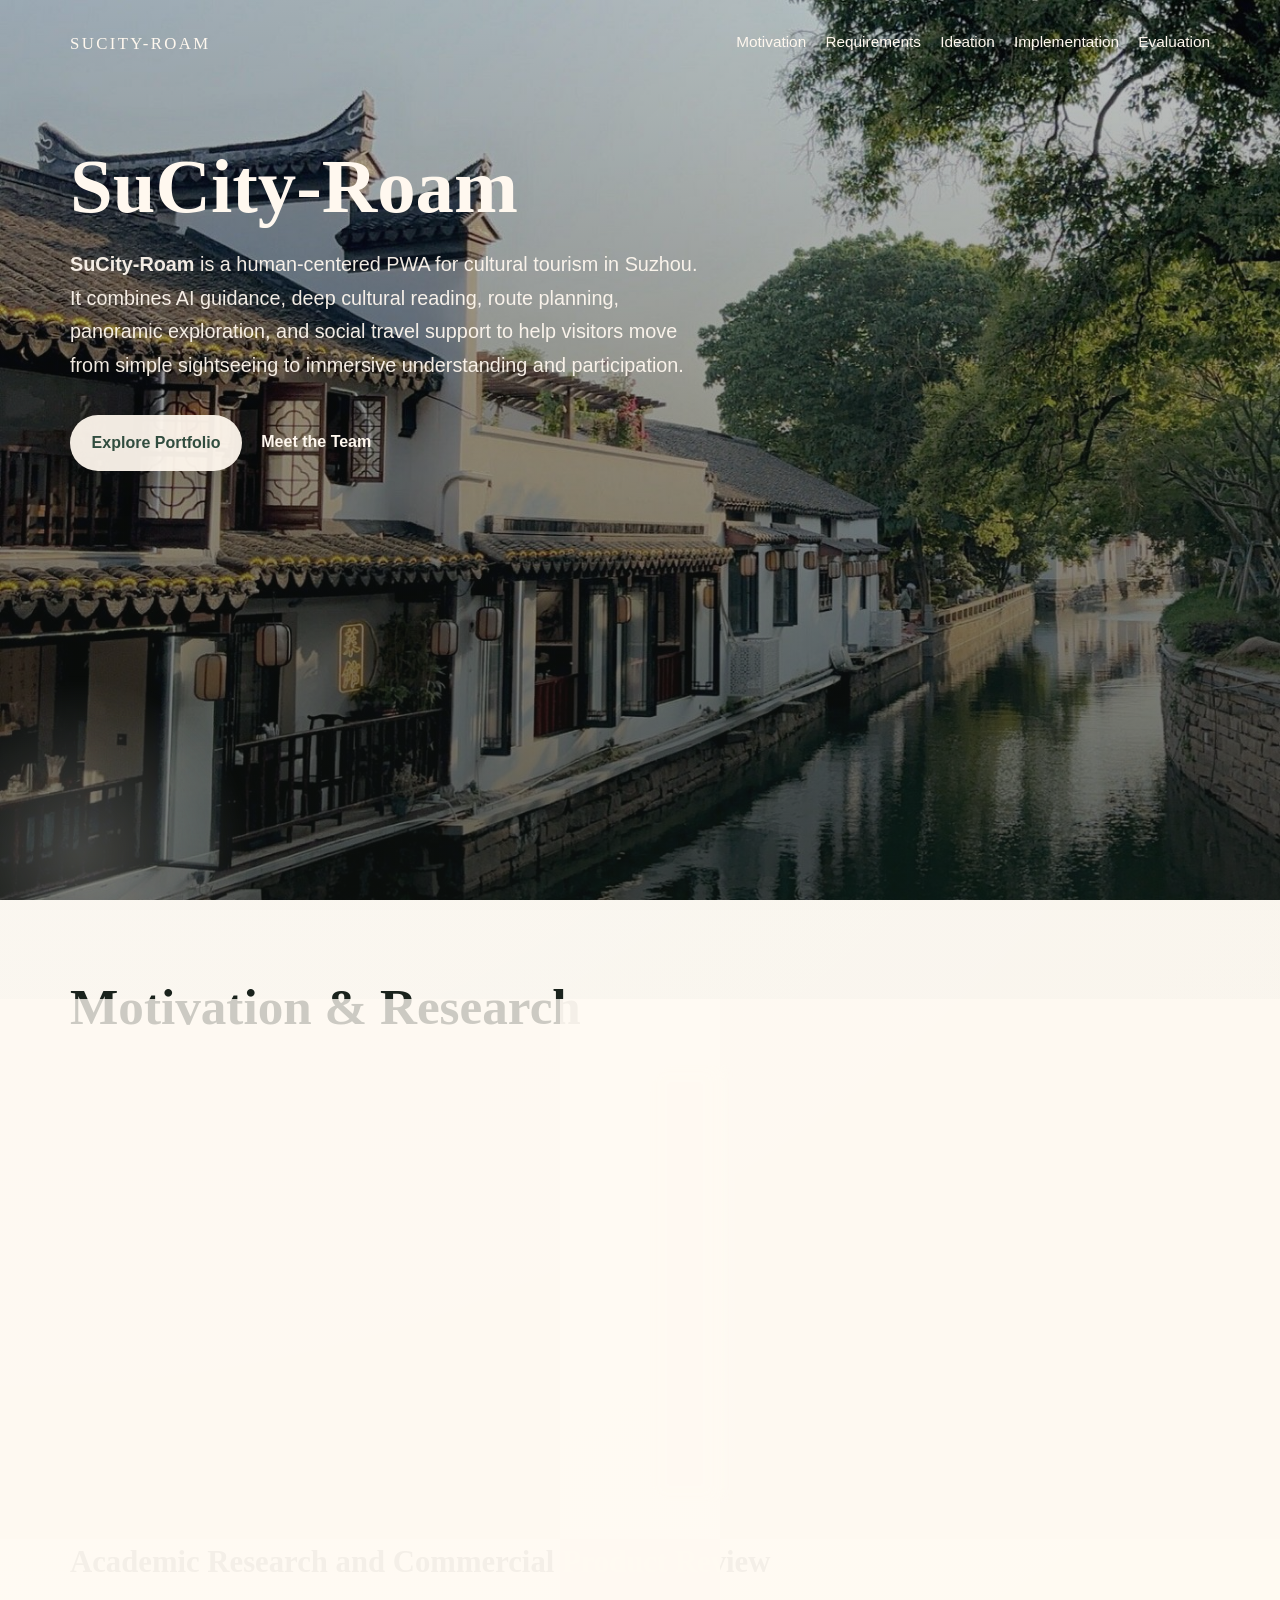
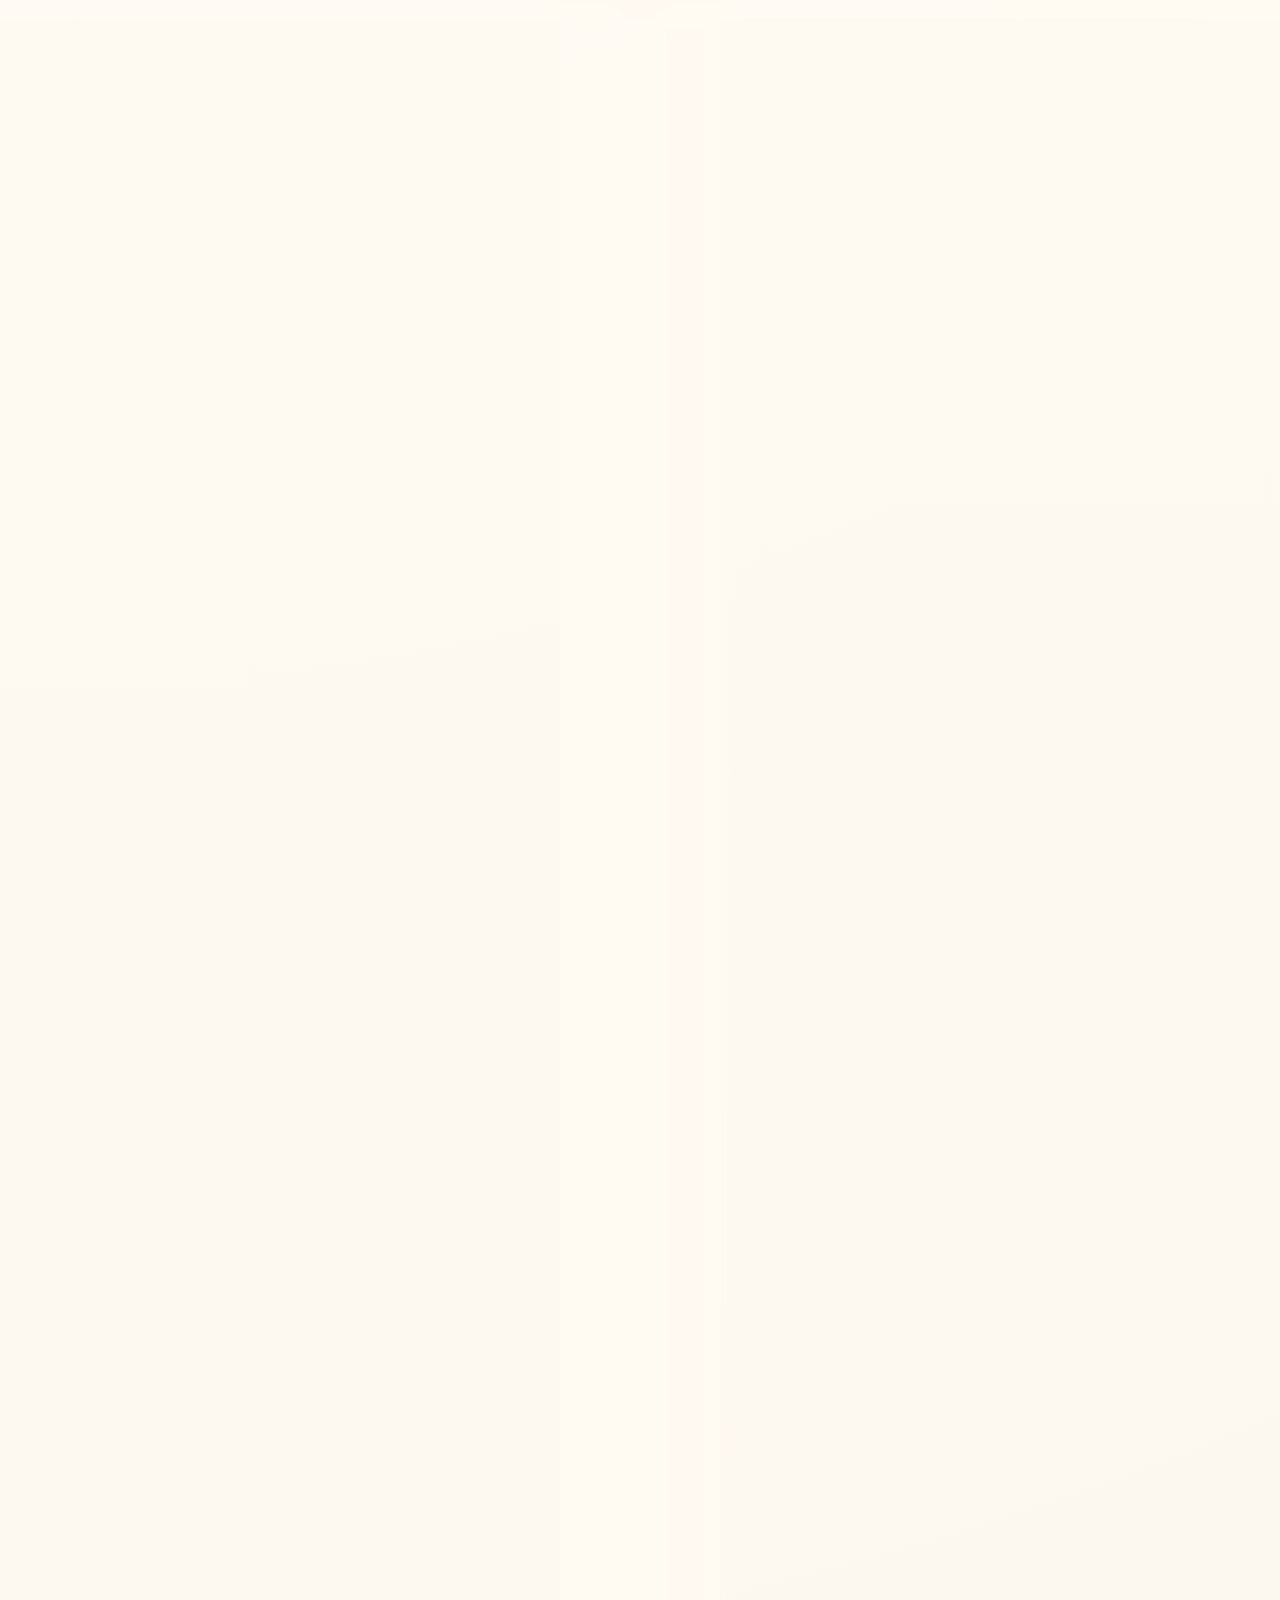
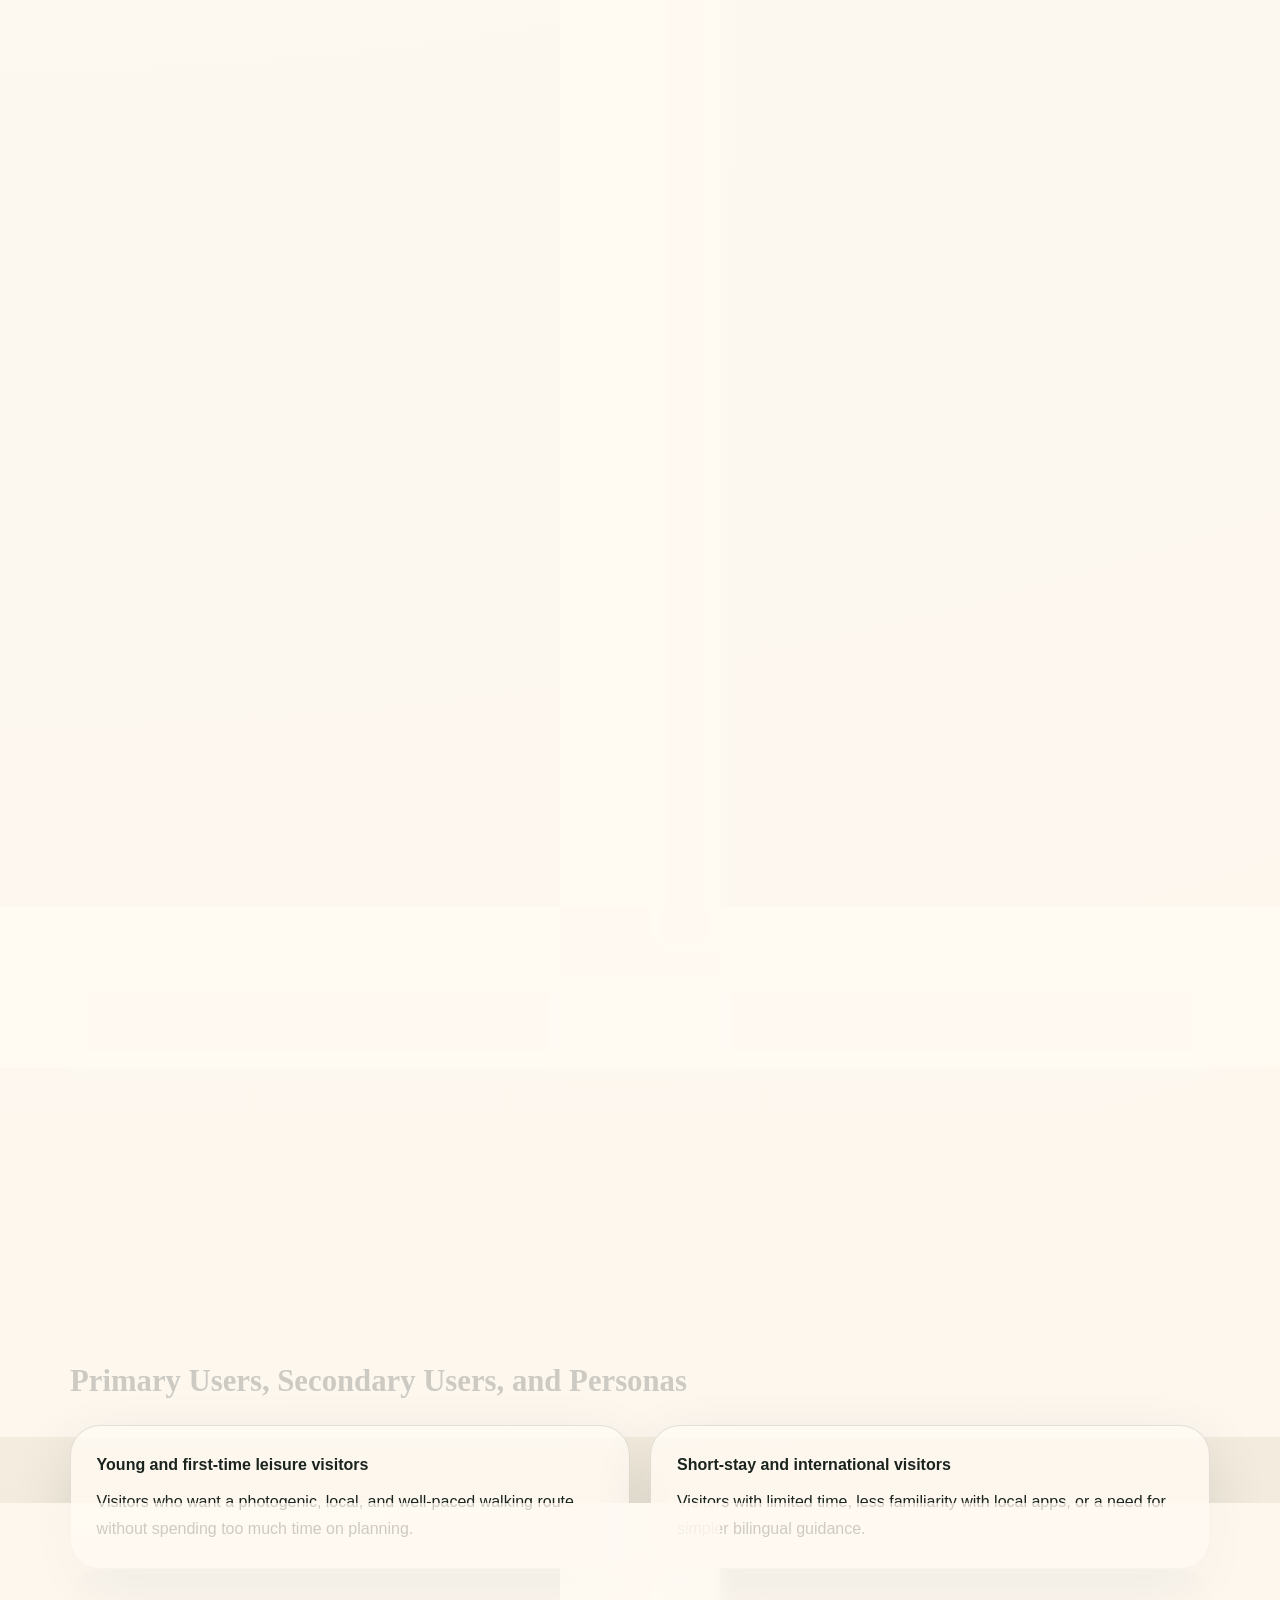
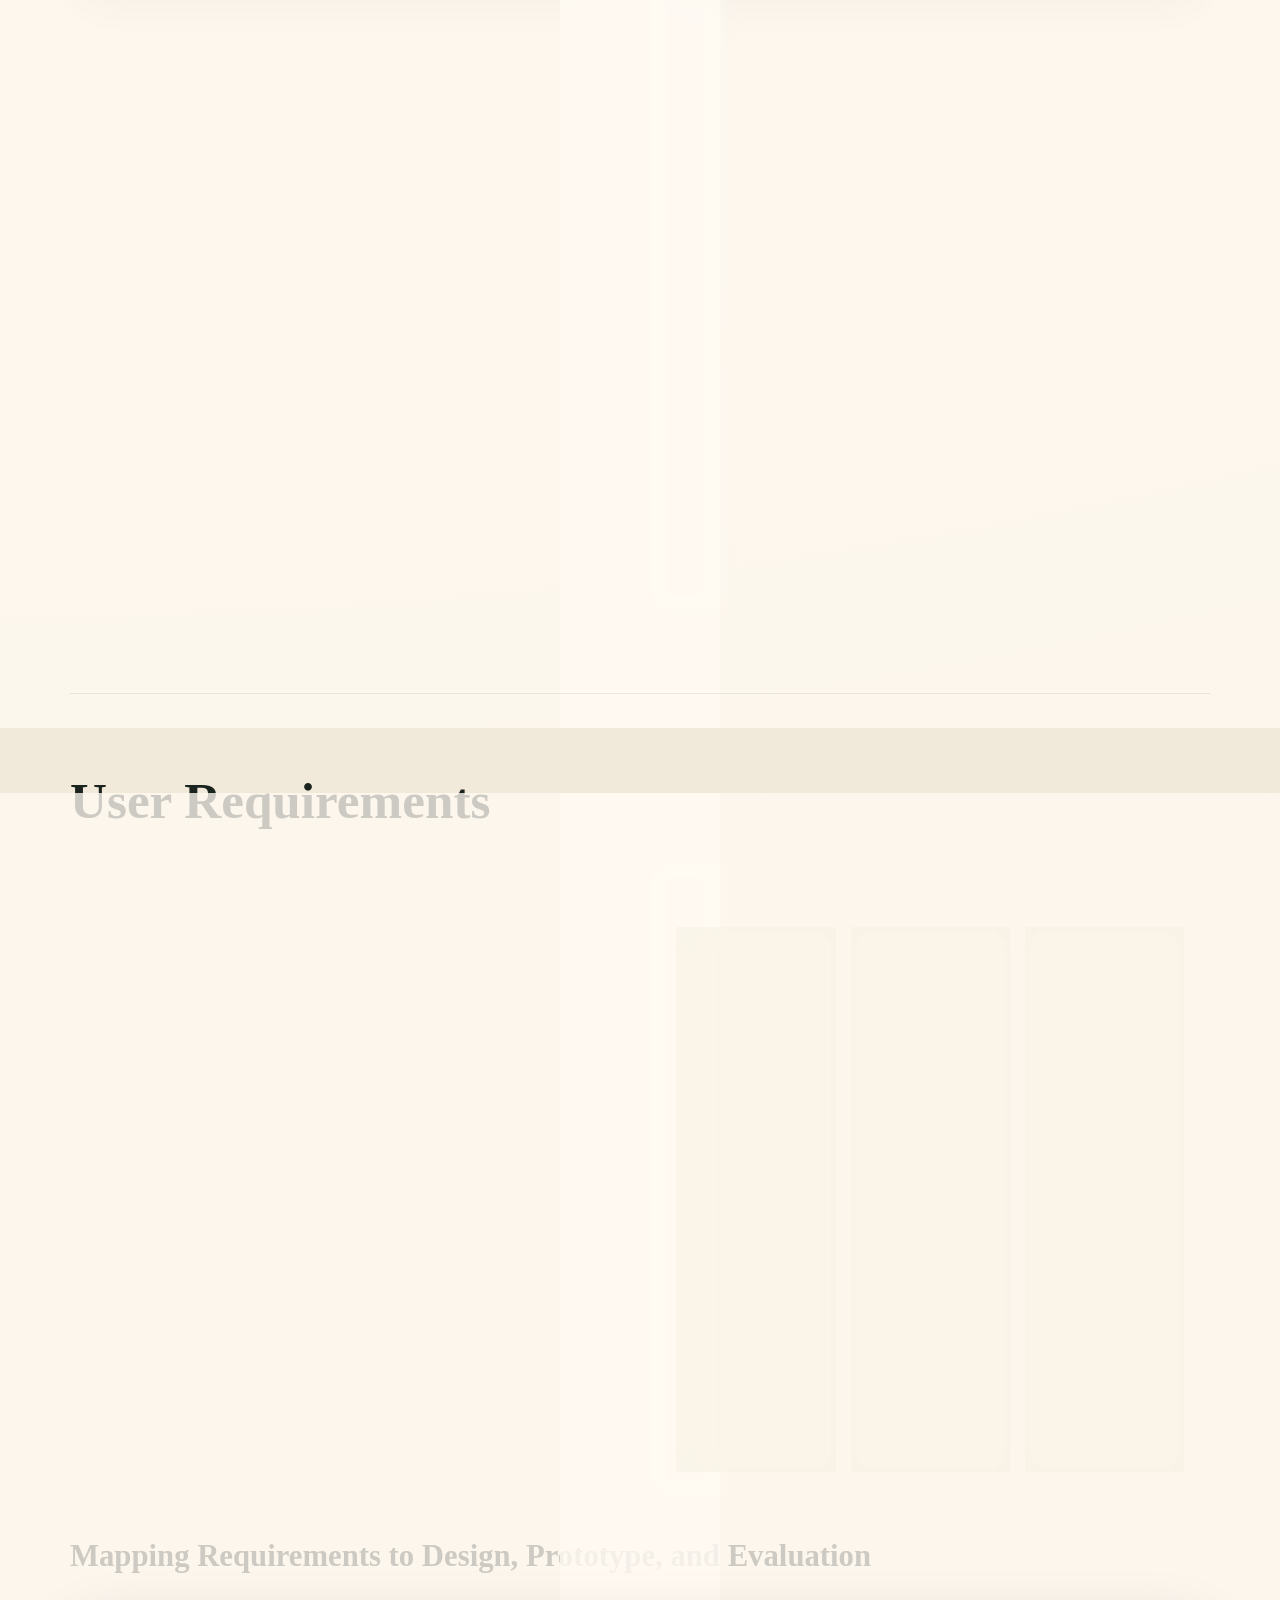
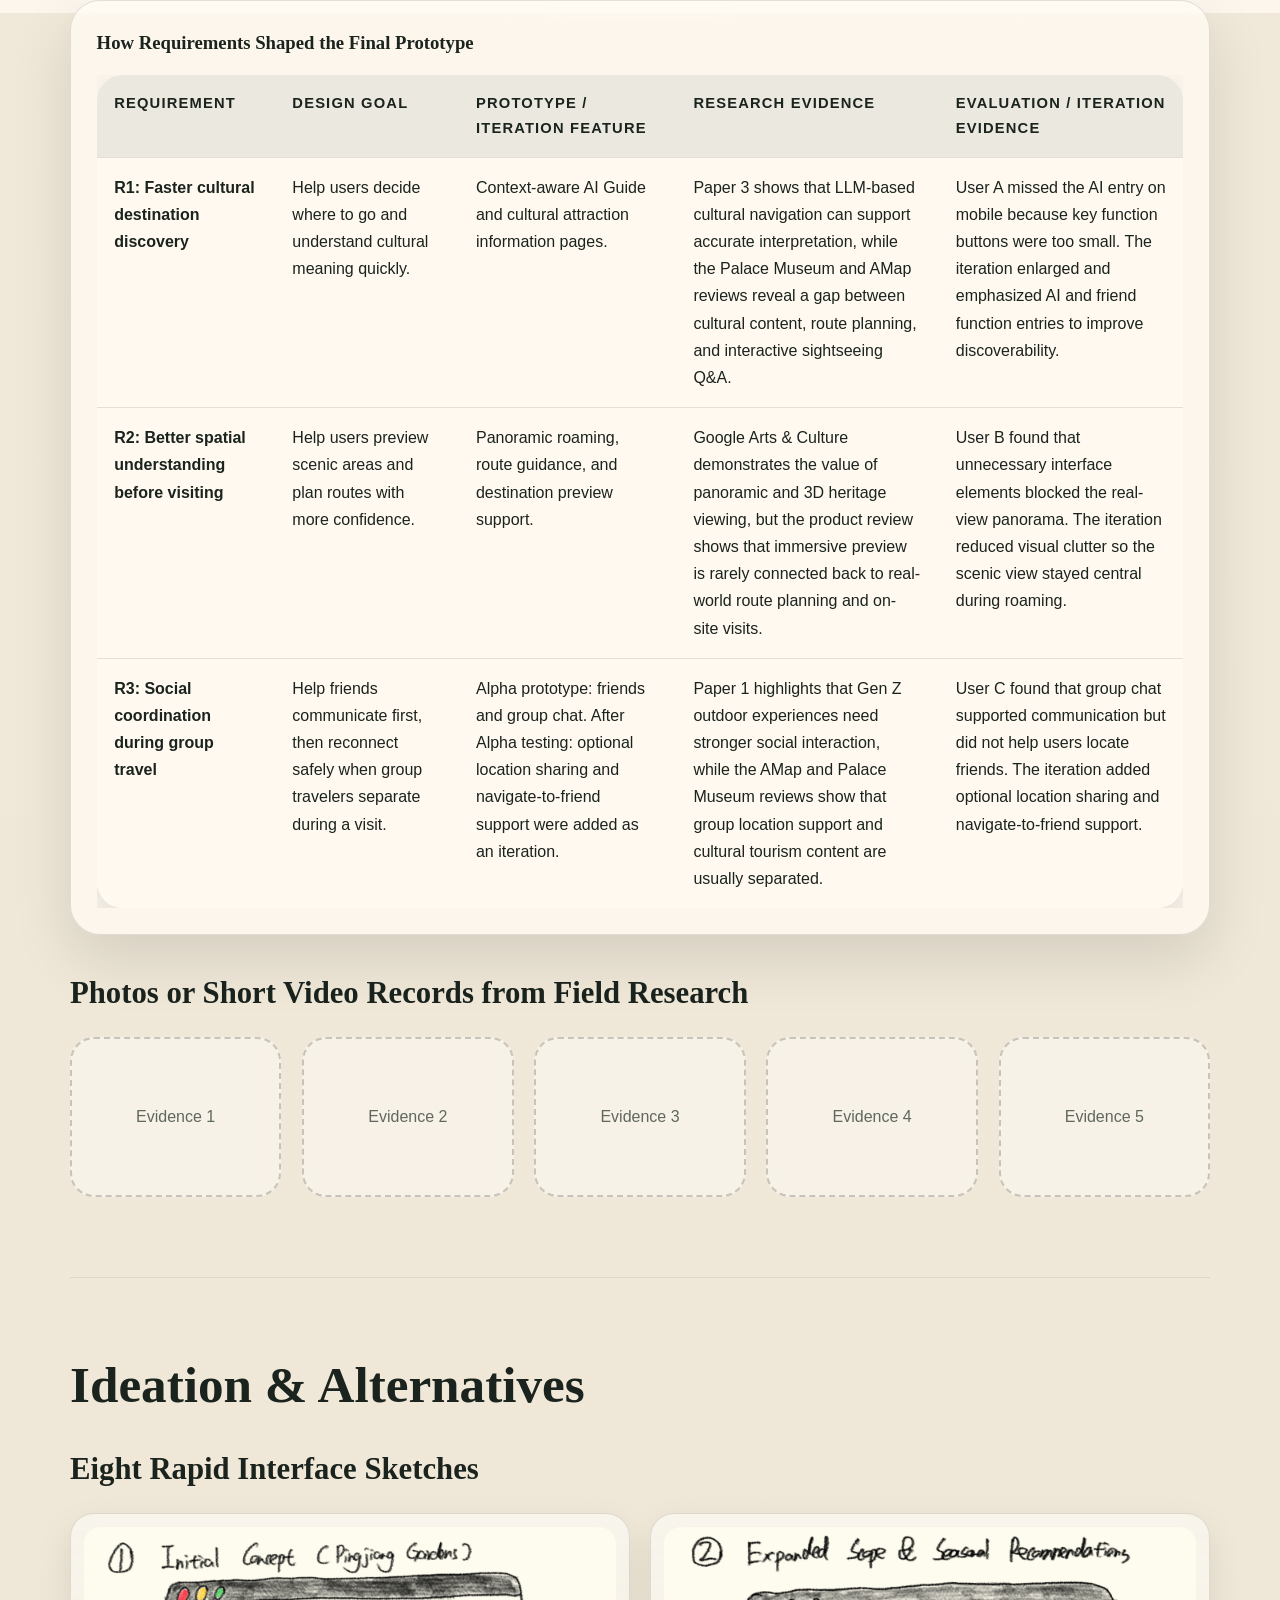
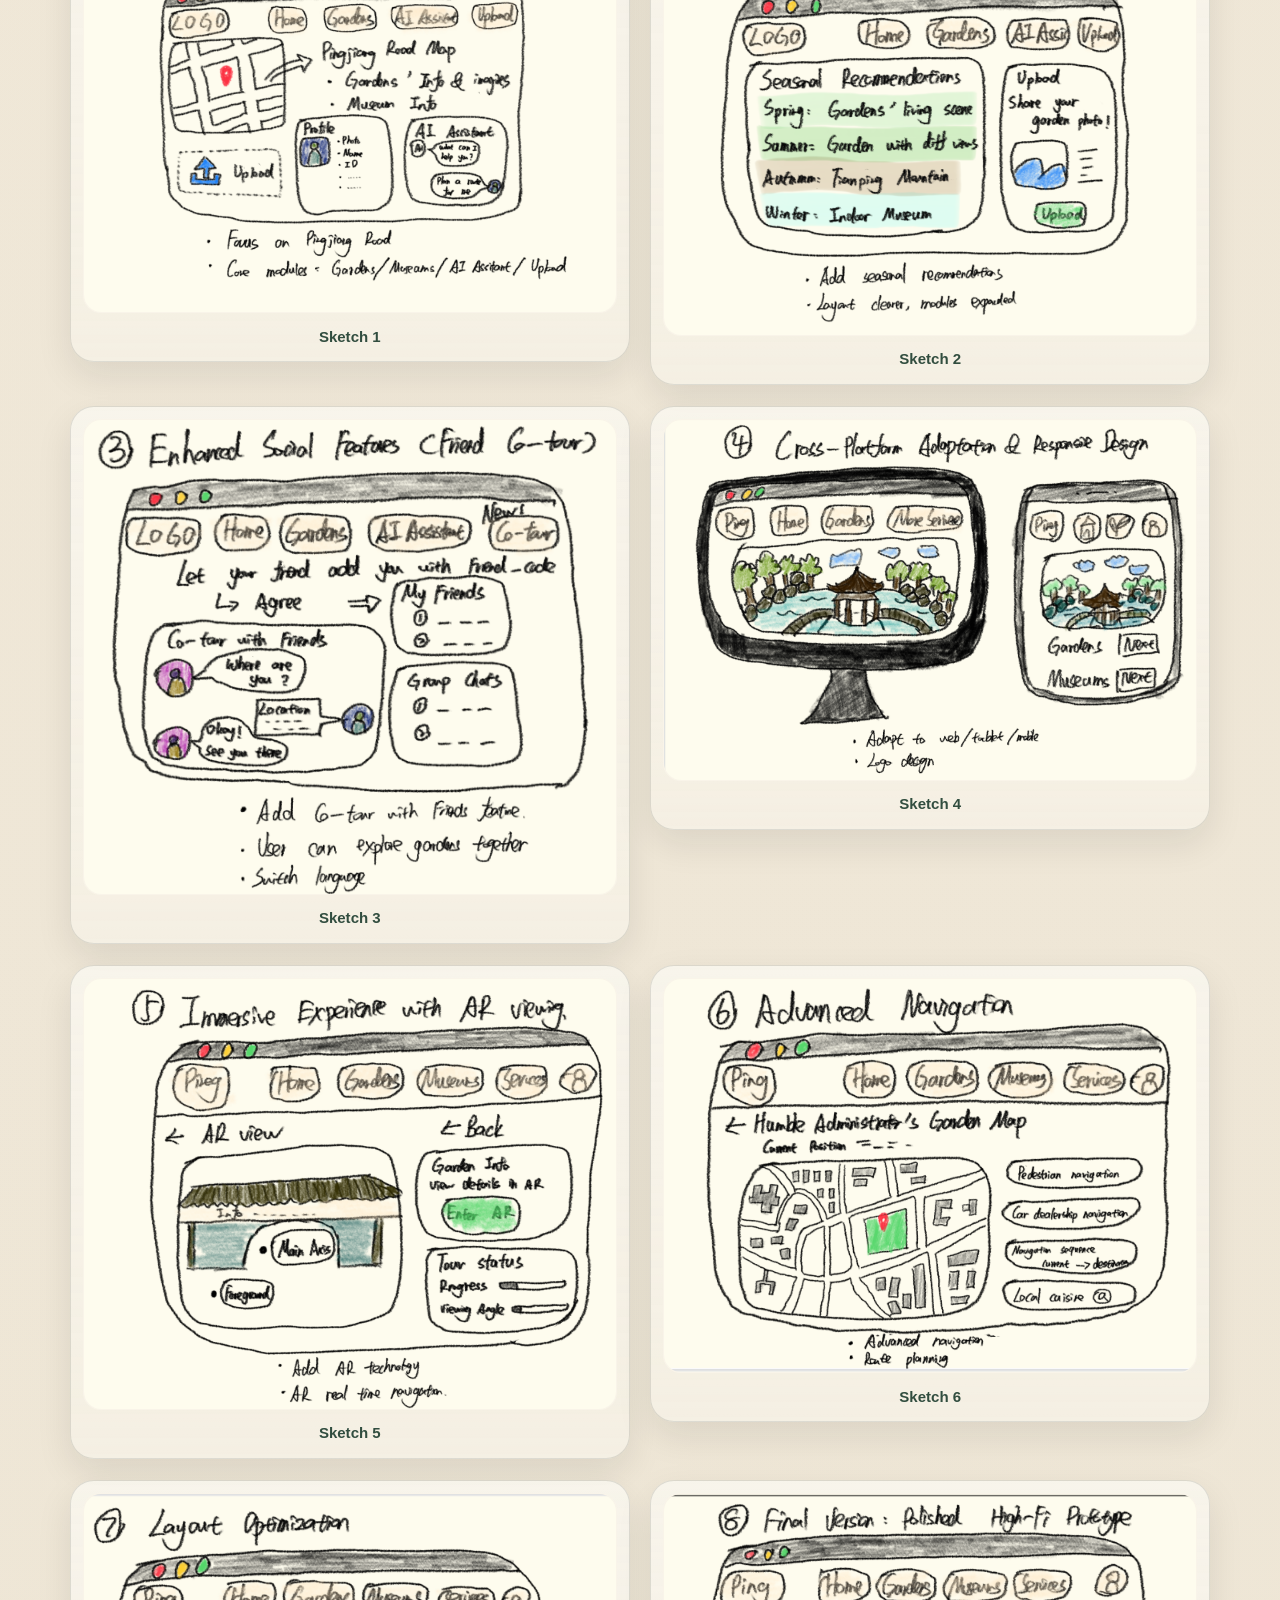
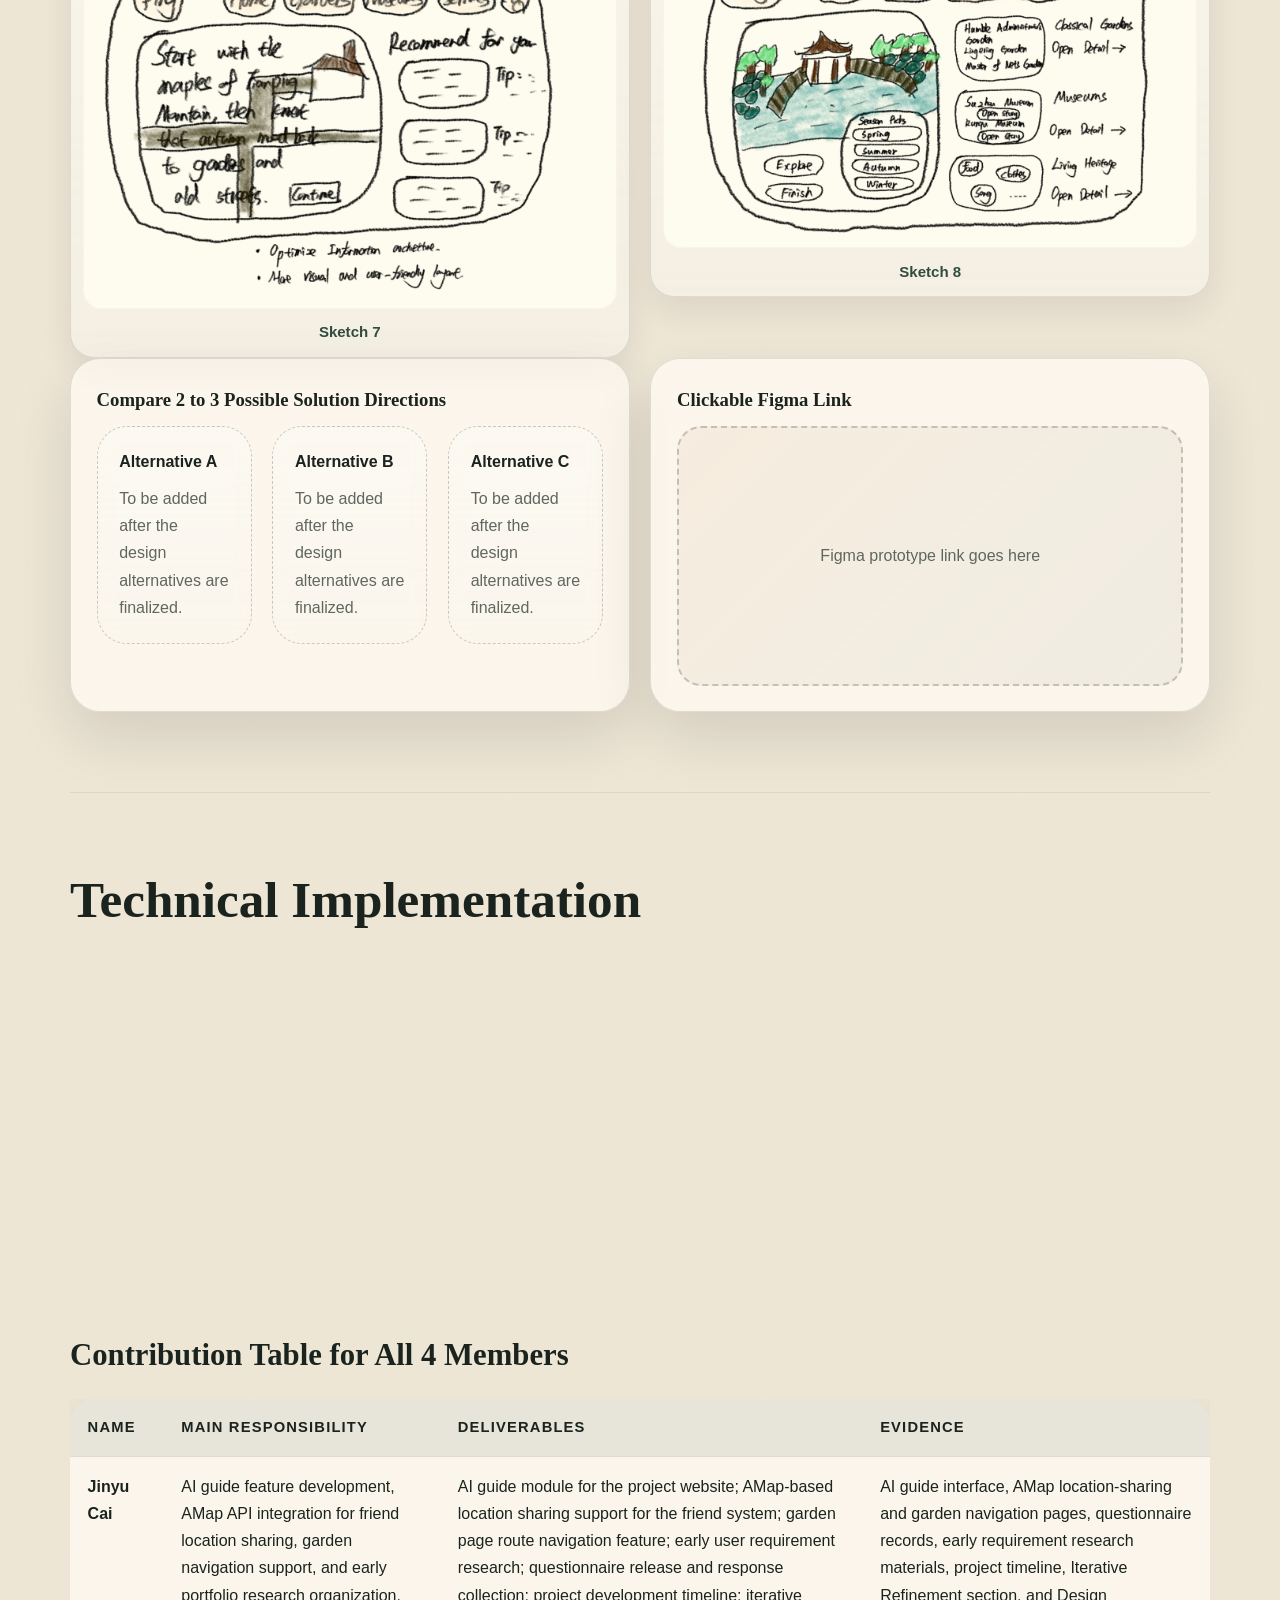
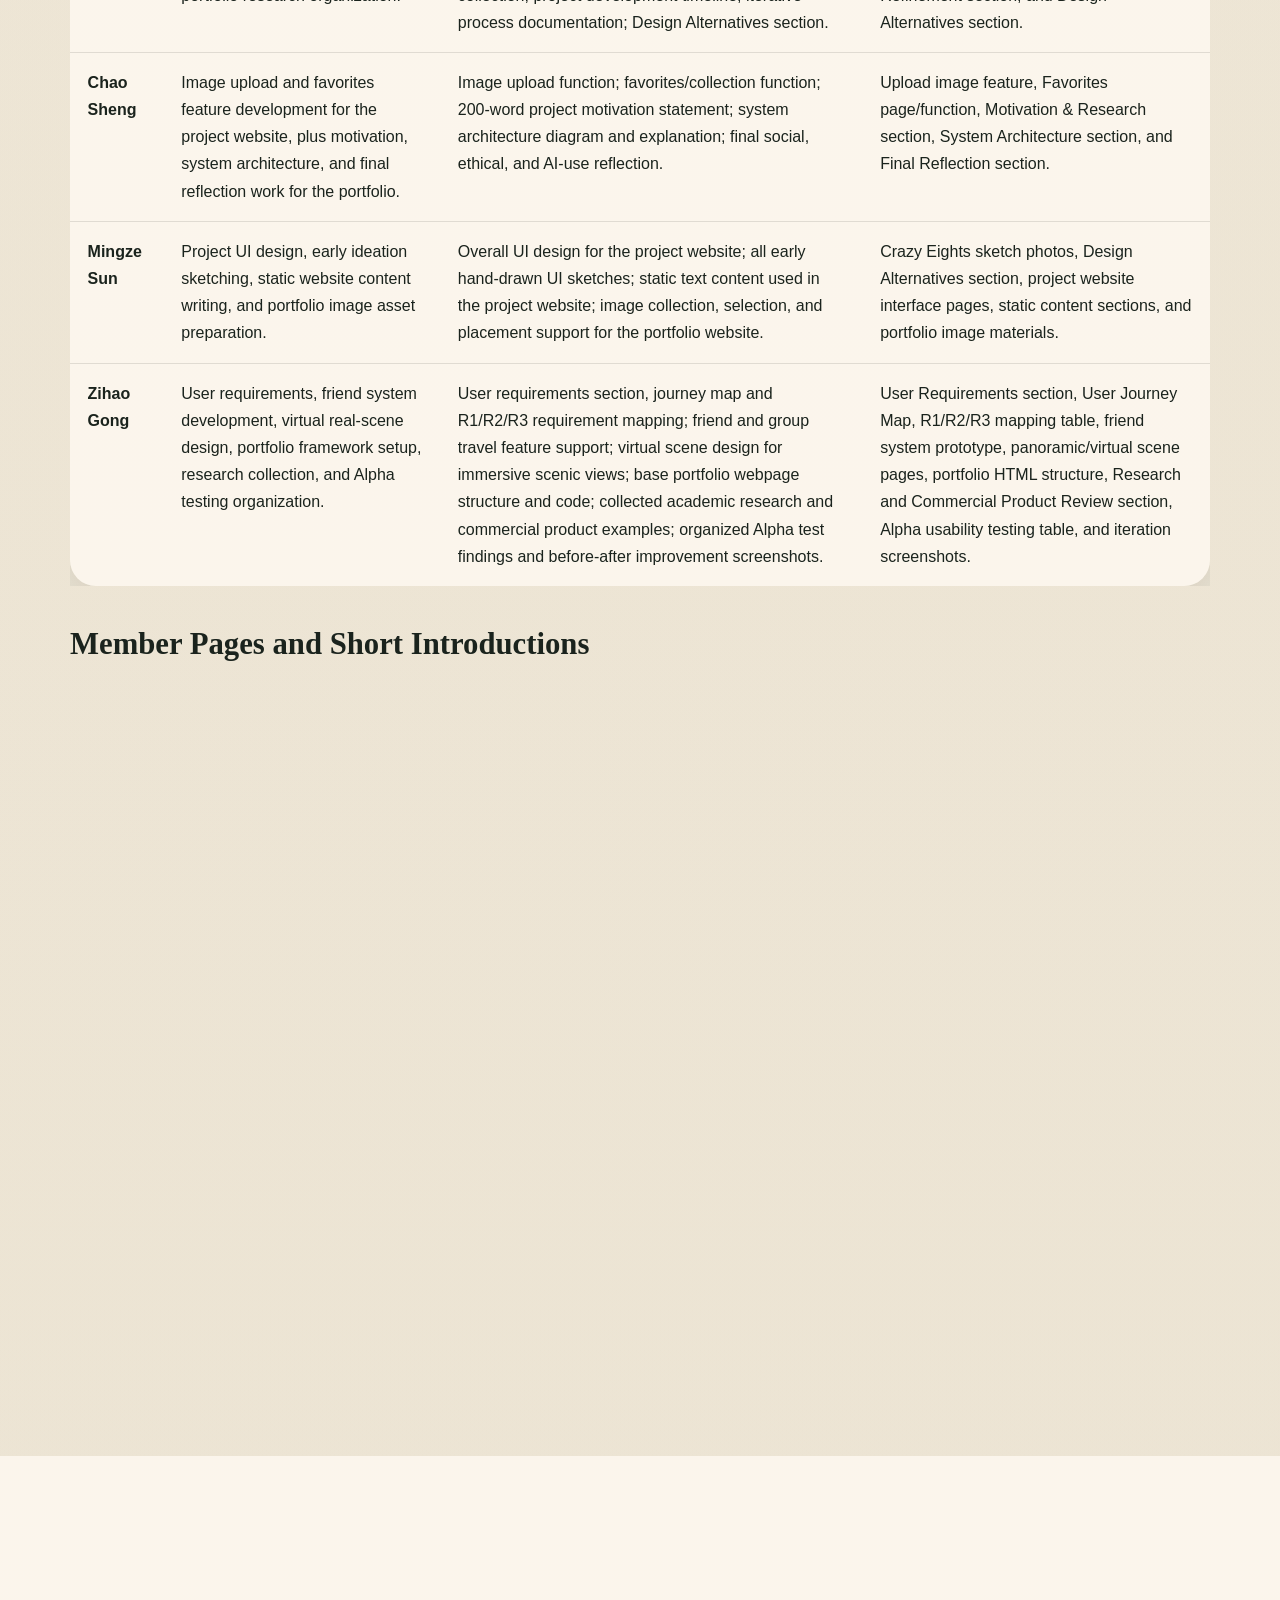
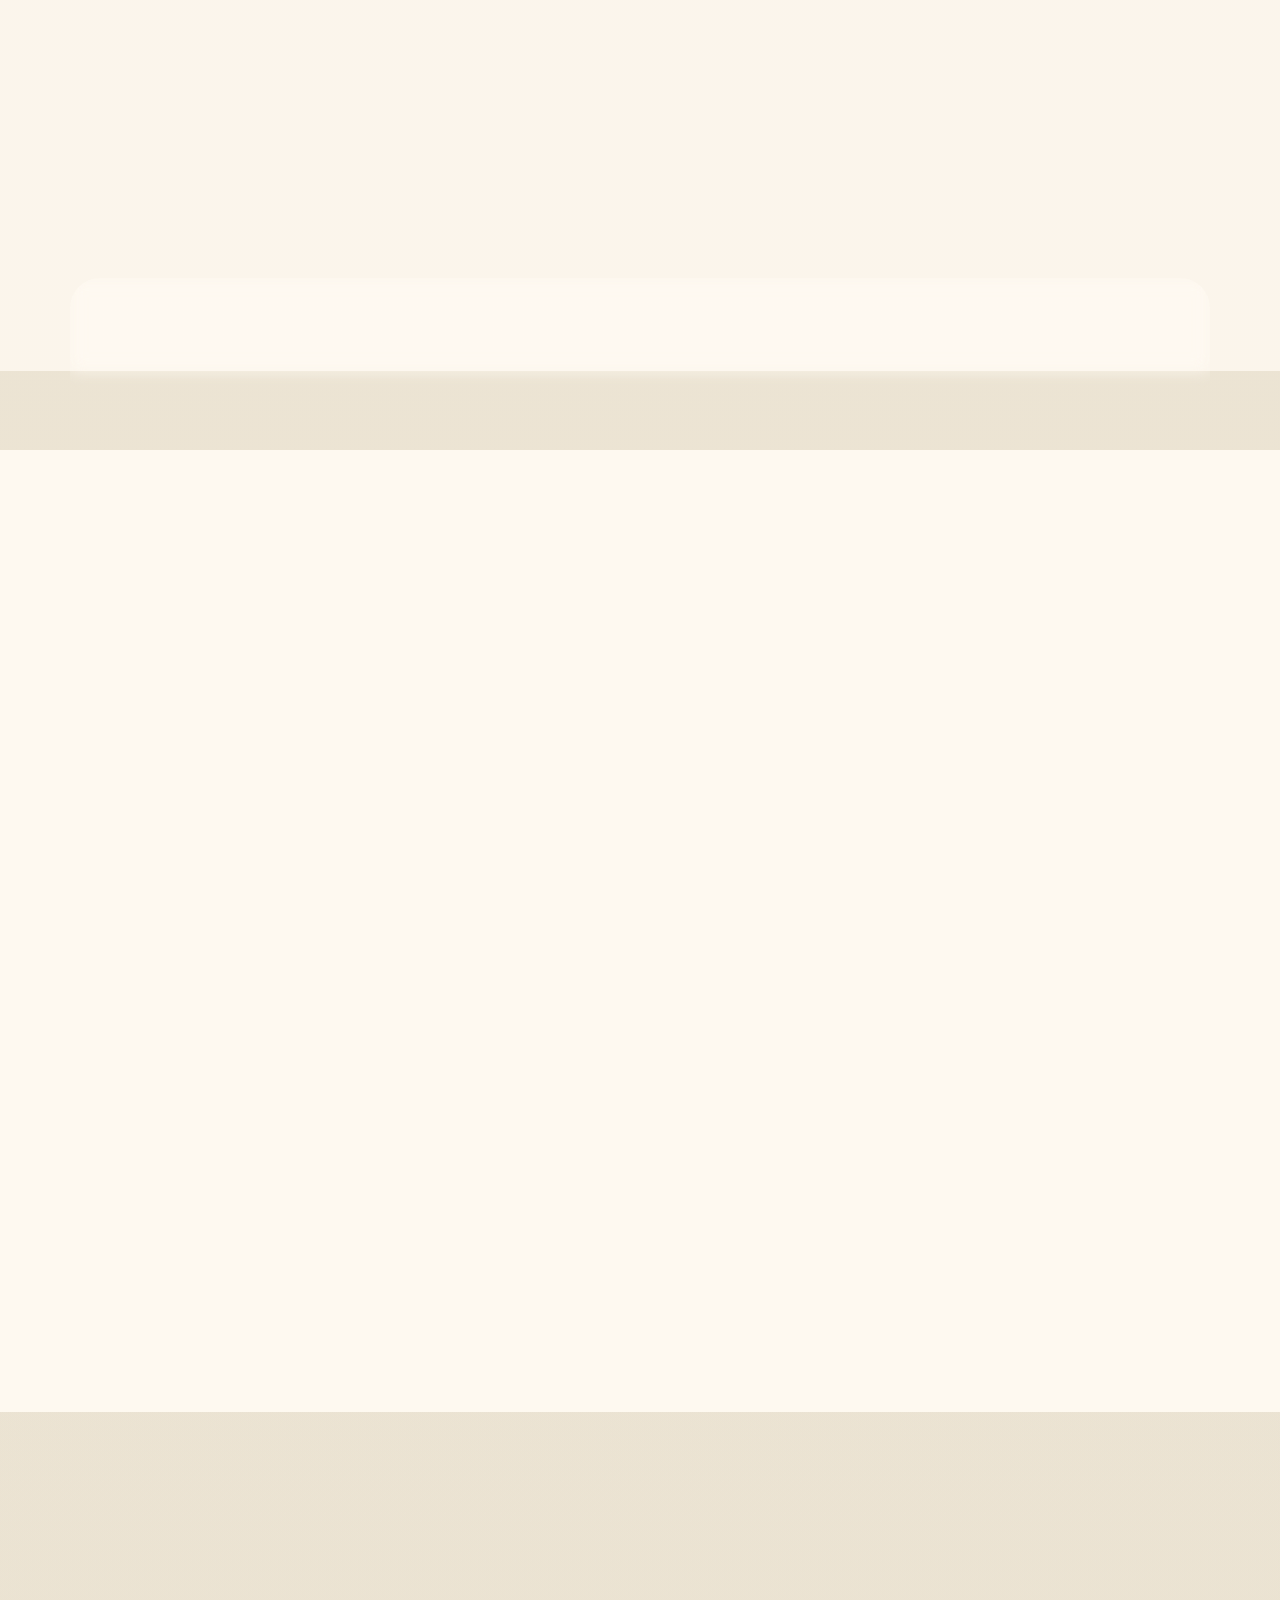
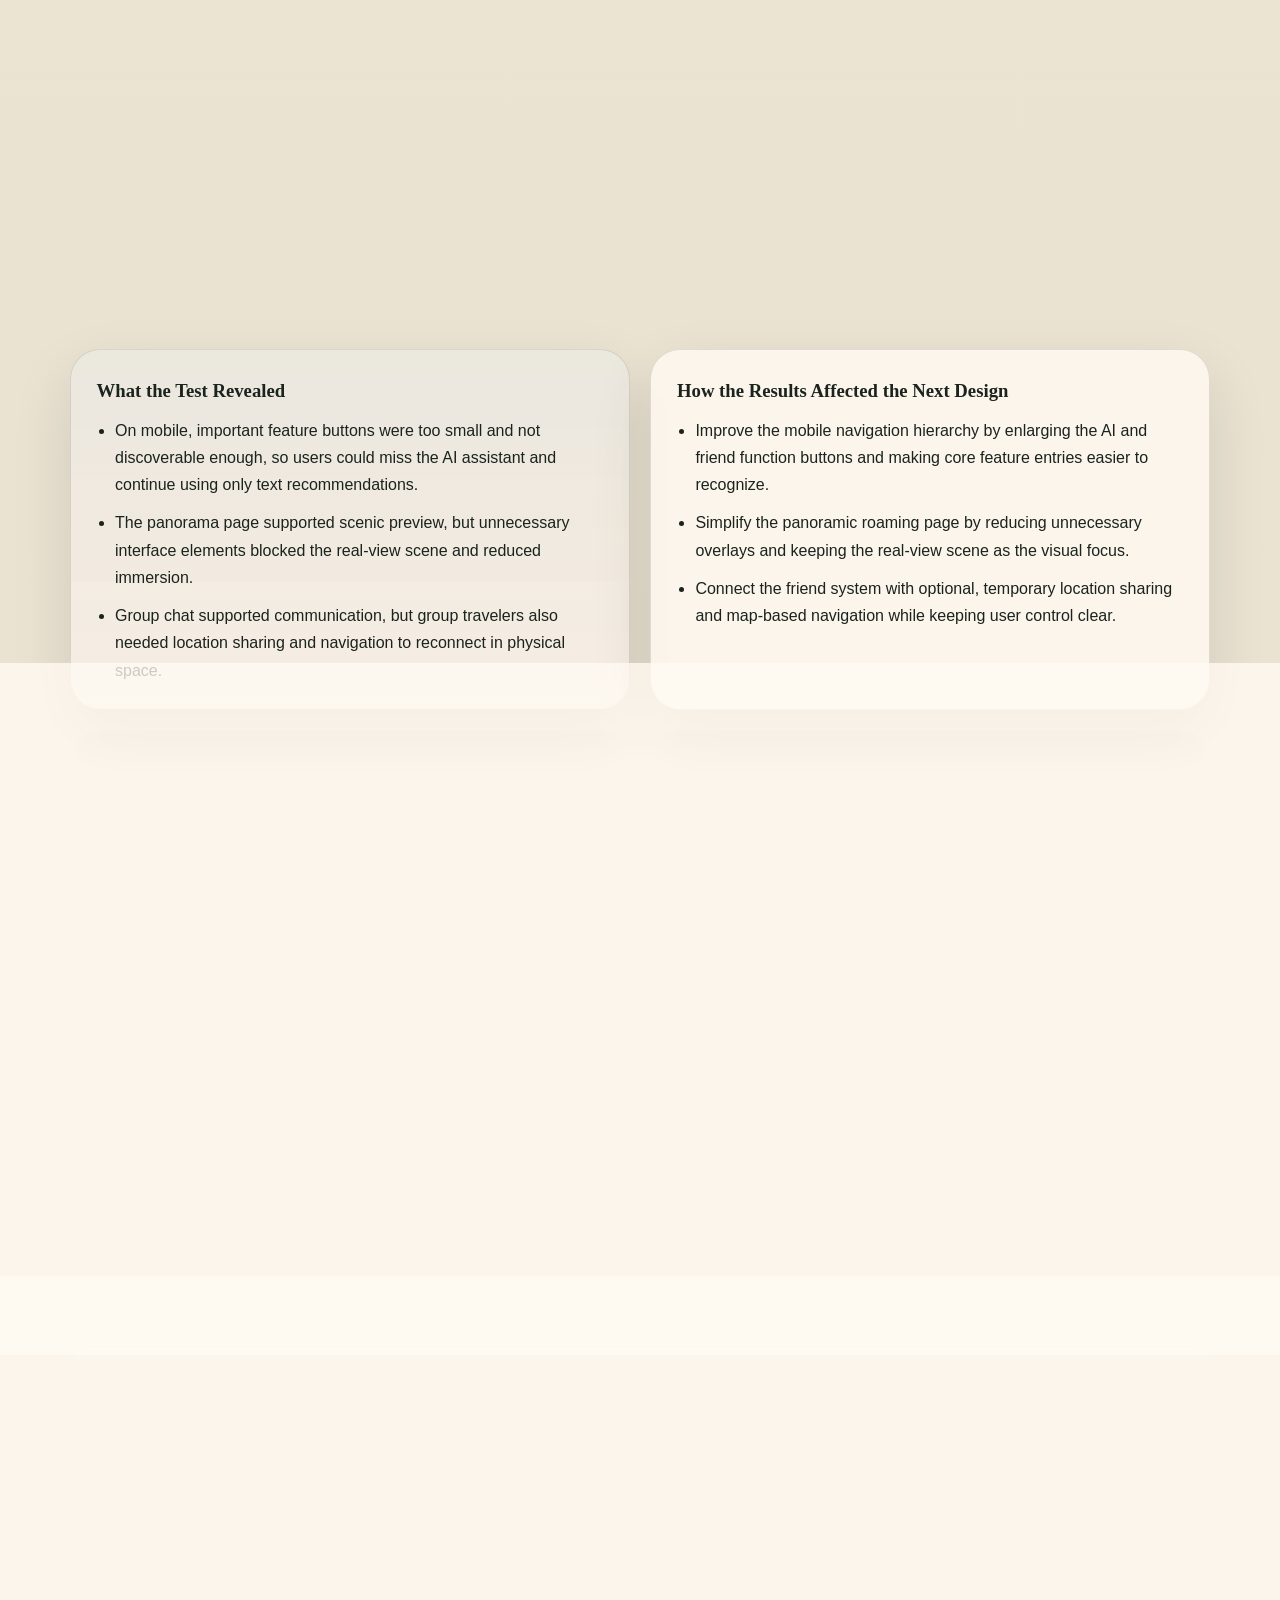
==== commit 9444633f: "Update portfolio contribution and AI disclosure" ====
--- a/index.html
+++ b/index.html
@@ -534,8 +534,8 @@
                     </div>
                     <p>
                         The table below makes the design logic explicit by connecting each user
-                        requirement with a design goal, system feature, and research evidence
-                        from academic papers and commercial product analysis.
+                        requirement with a design goal, prototype feature, research evidence,
+                        and Alpha testing evidence.
                     </p>
                 </div>
 
@@ -550,6 +550,7 @@
                                     <th scope="col">Design Goal</th>
                                     <th scope="col">Prototype / Iteration Feature</th>
                                     <th scope="col">Research Evidence</th>
+                                    <th scope="col">Evaluation / Iteration Evidence</th>
                                 </tr>
                             </thead>
                             <tbody>
@@ -558,18 +559,21 @@
                                     <td>Help users decide where to go and understand cultural meaning quickly.</td>
                                     <td>Context-aware AI Guide and cultural attraction information pages.</td>
                                     <td>Paper 3 shows that LLM-based cultural navigation can support accurate interpretation, while the Palace Museum and AMap reviews reveal a gap between cultural content, route planning, and interactive sightseeing Q&amp;A.</td>
+                                    <td>User A missed the AI entry on mobile because key function buttons were too small. The iteration enlarged and emphasized AI and friend function entries to improve discoverability.</td>
                                 </tr>
                                 <tr>
                                     <th scope="row">R2: Better spatial understanding before visiting</th>
                                     <td>Help users preview scenic areas and plan routes with more confidence.</td>
                                     <td>Panoramic roaming, route guidance, and destination preview support.</td>
                                     <td>Google Arts &amp; Culture demonstrates the value of panoramic and 3D heritage viewing, but the product review shows that immersive preview is rarely connected back to real-world route planning and on-site visits.</td>
+                                    <td>User B found that unnecessary interface elements blocked the real-view panorama. The iteration reduced visual clutter so the scenic view stayed central during roaming.</td>
                                 </tr>
                                 <tr>
                                     <th scope="row">R3: Social coordination during group travel</th>
                                     <td>Help friends communicate first, then reconnect safely when group travelers separate during a visit.</td>
                                     <td>Alpha prototype: friends and group chat. After Alpha testing: optional location sharing and navigate-to-friend support were added as an iteration.</td>
                                     <td>Paper 1 highlights that Gen Z outdoor experiences need stronger social interaction, while the AMap and Palace Museum reviews show that group location support and cultural tourism content are usually separated.</td>
+                                    <td>User C found that group chat supported communication but did not help users locate friends. The iteration added optional location sharing and navigate-to-friend support.</td>
                                 </tr>
                             </tbody>
                         </table>
@@ -729,7 +733,11 @@
                     <h3>Runnable Web App Link</h3>
                     <div class="callout-card">
                         <p class="callout-label">Deployment URL</p>
-                        <p class="placeholder-text">Add your online prototype link here.</p>
+                        <p>
+                            <a class="inline-link" href="https://cpt-208-group-work.vercel.app/" target="_blank" rel="noopener">
+                                https://cpt-208-group-work.vercel.app/
+                            </a>
+                        </p>
                     </div>
                     <div class="callout-card">
                         <p class="callout-label">Current Integrated Direction</p>
@@ -767,27 +775,27 @@
                         <tbody>
                             <tr>
                                 <th><a href="member-1.html">Jinyu Cai</a></th>
-                                <td><span class="blank-inline">To be added</span></td>
-                                <td><span class="blank-inline">To be added</span></td>
-                                <td><span class="blank-inline">To be added</span></td>
+                                <td>AI guide feature development, AMap API integration for friend location sharing, garden navigation support, and early portfolio research organization.</td>
+                                <td>AI guide module for the project website; AMap-based location sharing support for the friend system; garden page route navigation feature; early user requirement research; questionnaire release and response collection; project development timeline; iterative process documentation; Design Alternatives section.</td>
+                                <td>AI guide interface, AMap location-sharing and garden navigation pages, questionnaire records, early requirement research materials, project timeline, Iterative Refinement section, and Design Alternatives section.</td>
                             </tr>
                             <tr>
                                 <th><a href="member-2.html">Chao Sheng</a></th>
-                                <td><span class="blank-inline">To be added</span></td>
-                                <td><span class="blank-inline">To be added</span></td>
-                                <td><span class="blank-inline">To be added</span></td>
+                                <td>Image upload and favorites feature development for the project website, plus motivation, system architecture, and final reflection work for the portfolio.</td>
+                                <td>Image upload function; favorites/collection function; 200-word project motivation statement; system architecture diagram and explanation; final social, ethical, and AI-use reflection.</td>
+                                <td>Upload image feature, Favorites page/function, Motivation &amp; Research section, System Architecture section, and Final Reflection section.</td>
                             </tr>
                             <tr>
                                 <th><a href="member-3.html">Mingze Sun</a></th>
-                                <td><span class="blank-inline">To be added</span></td>
-                                <td><span class="blank-inline">To be added</span></td>
-                                <td><span class="blank-inline">To be added</span></td>
+                                <td>Project UI design, early ideation sketching, static website content writing, and portfolio image asset preparation.</td>
+                                <td>Overall UI design for the project website; all early hand-drawn UI sketches; static text content used in the project website; image collection, selection, and placement support for the portfolio website.</td>
+                                <td>Crazy Eights sketch photos, Design Alternatives section, project website interface pages, static content sections, and portfolio image materials.</td>
                             </tr>
                             <tr>
                                 <th><a href="member-4.html">Zihao Gong</a></th>
-                                <td><span class="blank-inline">To be added</span></td>
-                                <td><span class="blank-inline">To be added</span></td>
-                                <td><span class="blank-inline">To be added</span></td>
+                                <td>User requirements, friend system development, virtual real-scene design, portfolio framework setup, research collection, and Alpha testing organization.</td>
+                                <td>User requirements section, journey map and R1/R2/R3 requirement mapping; friend and group travel feature support; virtual scene design for immersive scenic views; base portfolio webpage structure and code; collected academic research and commercial product examples; organized Alpha test findings and before-after improvement screenshots.</td>
+                                <td>User Requirements section, User Journey Map, R1/R2/R3 mapping table, friend system prototype, panoramic/virtual scene pages, portfolio HTML structure, Research and Commercial Product Review section, Alpha usability testing table, and iteration screenshots.</td>
                             </tr>
                         </tbody>
                     </table>
@@ -1233,7 +1241,9 @@
                         organization, and some interaction concepts, which accelerated frontend
                         prototyping and interface integration. However, the final design decisions
                         and feature adjustments were still made by the project team, so AI mainly
-                        acted as a support tool for frontend design.
+                        acted as a support tool for frontend design. The detailed prompts,
+                        validation checks, and ethical considerations behind this use are
+                        documented in the Required AI Use Disclosure below.
                     </p>
                 </article>
             </div>
@@ -1245,8 +1255,10 @@
                         <h3>Required AI Use Disclosure</h3>
                     </div>
                     <p>
-                        This section was added to match the coursework requirement about AI
-                        assisted work.
+                        This section expands on the AI use summarized in the final reflection:
+                        AI supported frontend design, wording, module organization, and
+                        interaction planning, while the team remained responsible for final
+                        decisions and evidence.
                     </p>
                 </div>
 
@@ -1255,38 +1267,57 @@
                         <p class="card-tag">Current AI Use Note</p>
                         <h3>Existing Disclosure</h3>
                         <p>
-                            This website was built with the assistance of ChatGPT for webpage
-                            content, persona drafting, and front-end code structure. AI was used
-                            as a support tool during design and implementation rather than a
-                            replacement for human judgement.
+                            ChatGPT was used as a support tool during the portfolio and frontend
+                            design process. It helped generate layout ideas, interface text,
+                            module organization, and interaction concepts. These outputs were
+                            treated as draft material and were revised by the team before being
+                            included in the final website.
                         </p>
                     </article>
 
                     <article class="panel-card">
                         <p class="card-tag">Prompt Record</p>
                         <h3>Main Prompts Used for Core Components</h3>
-                        <p class="placeholder-text">
-                            Add the prompts used to generate or refine major interface and code
-                            components.
-                        </p>
+                        <ul class="plain-list">
+                            <li>Help generate a clear frontend portfolio layout based on the CPT208 required sections and our project materials.</li>
+                            <li>Help organize the website modules so motivation, research, requirements, ideation, implementation, evaluation, and reflection appear in a logical order.</li>
+                            <li>Help polish interface text and section wording while keeping the team's real project evidence unchanged.</li>
+                            <li>Help suggest interaction and presentation ideas for tables, requirement mapping, contribution records, and evidence screenshots.</li>
+                            <li>Help refine the R1/R2/R3 mapping so design goals, prototype features, research evidence, and Alpha testing evidence are easier to compare.</li>
+                            <li>Help adjust the HTML/CSS layout for before-after screenshots so the iteration evidence is readable on the webpage.</li>
+                        </ul>
                     </article>
 
                     <article class="panel-card">
                         <p class="card-tag">Validation</p>
                         <h3>How the Team Checked AI Output</h3>
-                        <p class="placeholder-text">
-                            Explain how the team verified that AI generated content and code
-                            matched user requirements and project goals.
-                        </p>
+                        <ul class="plain-list">
+                            <li>The team compared AI-assisted layout and module suggestions with the coursework checklist to ensure required sections were present.</li>
+                            <li>Generated interface text was revised to match the actual SuCity-Roam process rather than generic tourism wording.</li>
+                            <li>R1/R2/R3, Alpha testing findings, and iteration decisions were manually checked against the final prototype features.</li>
+                            <li>Image paths, local assets, screenshots, and page structure were checked after frontend edits so the evidence loaded correctly.</li>
+                        </ul>
                     </article>
 
                     <article class="panel-card">
                         <p class="card-tag">Ethical Considerations</p>
                         <h3>Bias, Accessibility, and Responsible Use</h3>
-                        <p class="placeholder-text">
-                            Discuss accessibility, bias, authorship, and any risks of relying on
-                            AI generated output.
-                        </p>
+                        <ul class="plain-list">
+                            <li>AI output was treated as draft frontend support, not as final evidence. The team avoided inventing user data and kept feedback anonymous.</li>
+                            <li>Because AI can produce generic or biased descriptions, the team revised wording to reflect Suzhou cultural tourism and the actual prototype features.</li>
+                            <li>Accessibility was considered during frontend organization by using readable headings, visible links, and descriptive alt text for images.</li>
+                            <li>Final layout decisions, feature priorities, and evaluation interpretations were made by the project team rather than delegated to AI.</li>
+                        </ul>
+                    </article>
+
+                    <article class="panel-card">
+                        <p class="card-tag">Vibe Coding Reflection</p>
+                        <h3>What Worked and What Did Not</h3>
+                        <ul class="plain-list">
+                            <li>What worked: AI helped generate layout ideas, polish interface text, organize modules, and speed up frontend prototyping.</li>
+                            <li>What did not work: some AI drafts were too general, missed project-specific evidence, or needed correction when the real testing process changed.</li>
+                            <li>Team response: the team reviewed each AI-assisted section, replaced placeholders with real evidence, and made the final design and feature adjustments ourselves.</li>
+                        </ul>
                     </article>
                 </div>
             </div>
--- a/style.css
+++ b/style.css
@@ -973,6 +973,15 @@
     text-underline-offset: 0.15em;
 }
 
+.inline-link {
+    color: var(--moss);
+    font-weight: 700;
+    text-decoration: underline;
+    text-decoration-thickness: 1px;
+    text-underline-offset: 0.18em;
+    overflow-wrap: anywhere;
+}
+
 .reference-sep {
     margin: 0 0.32rem;
     color: var(--muted);
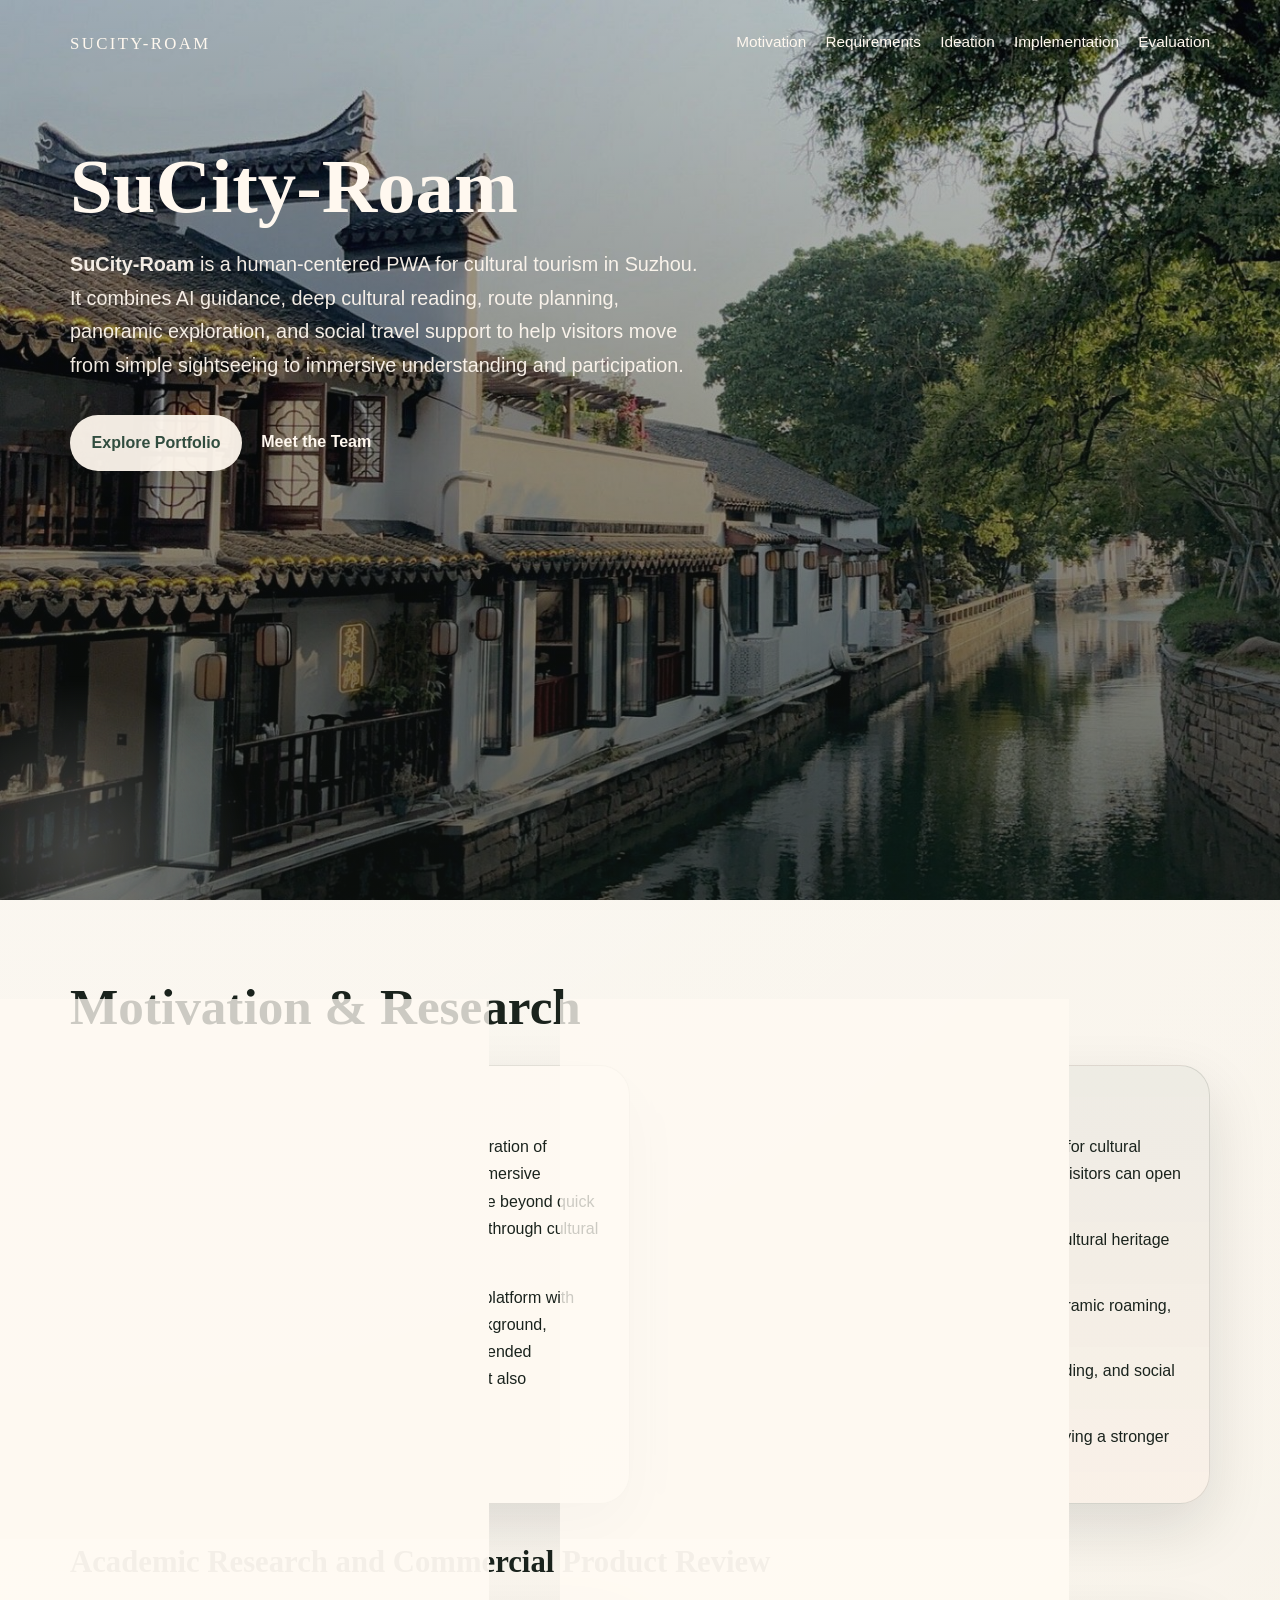
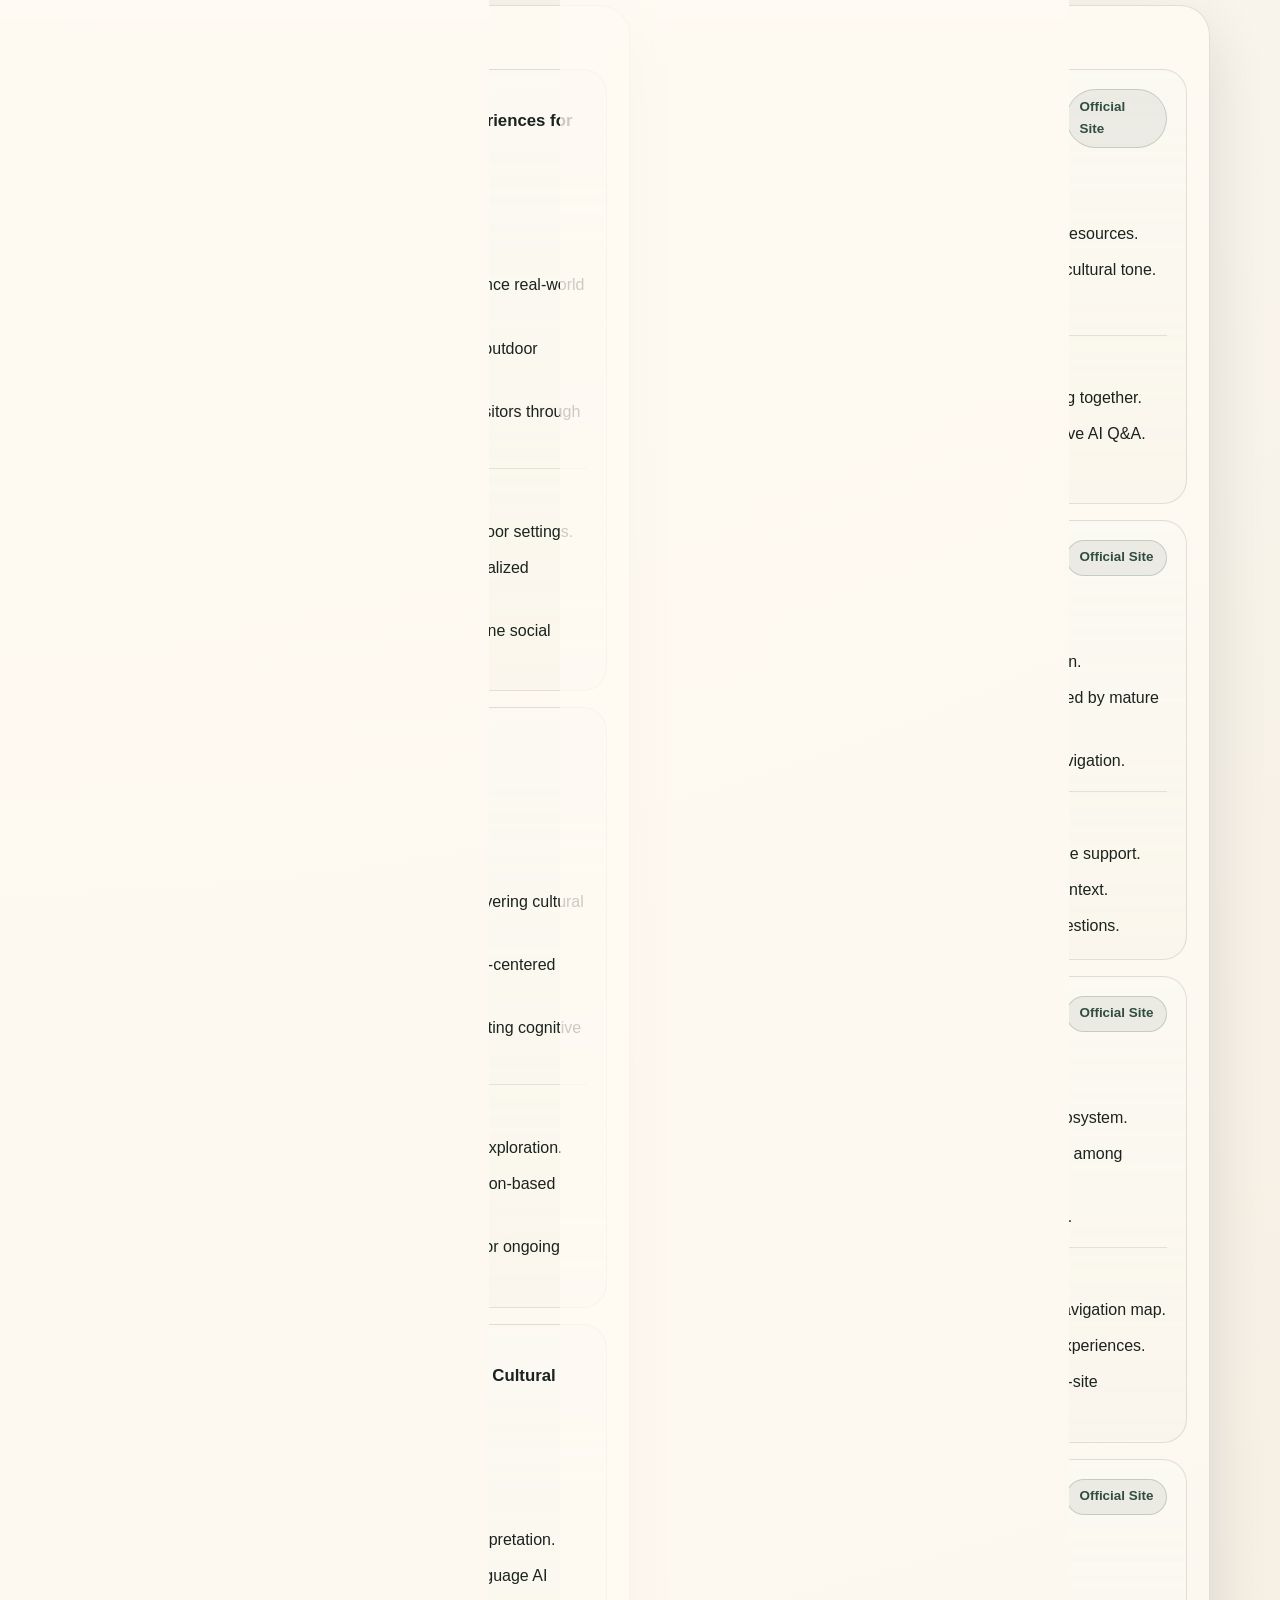
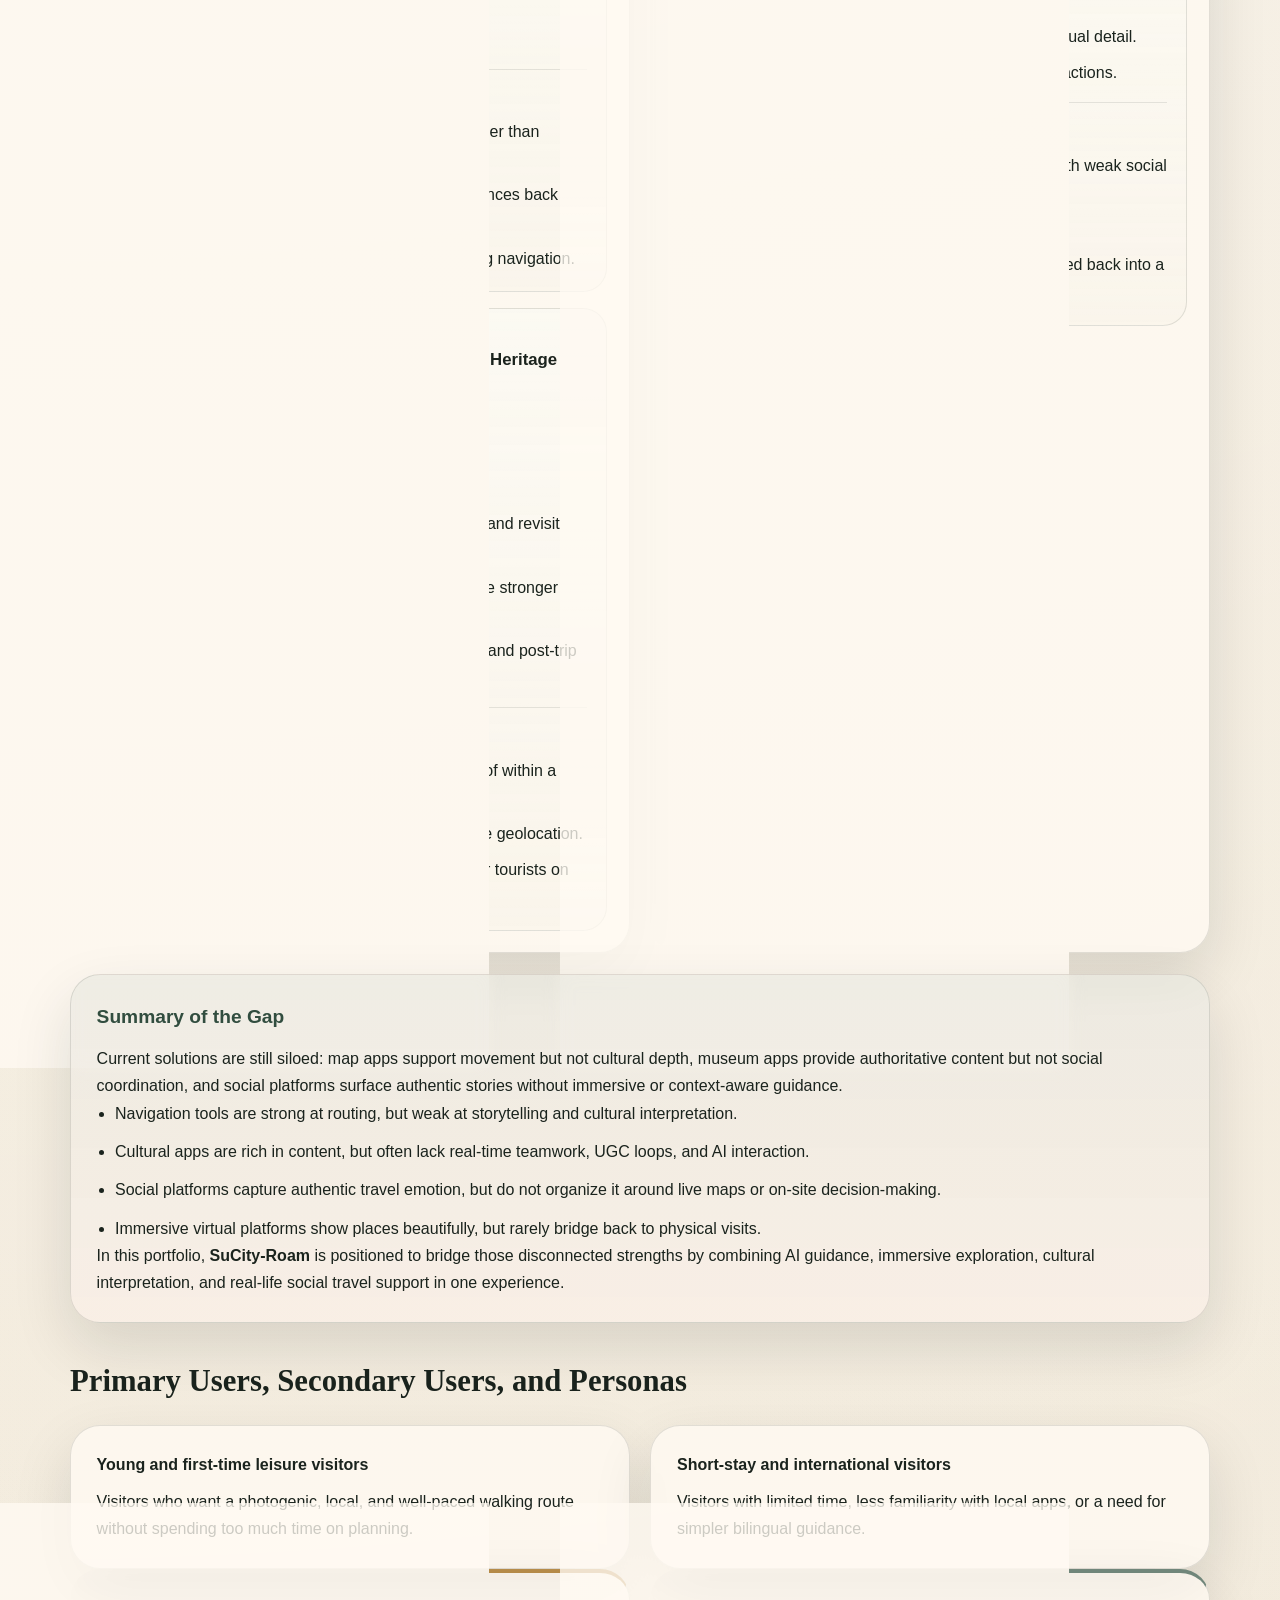
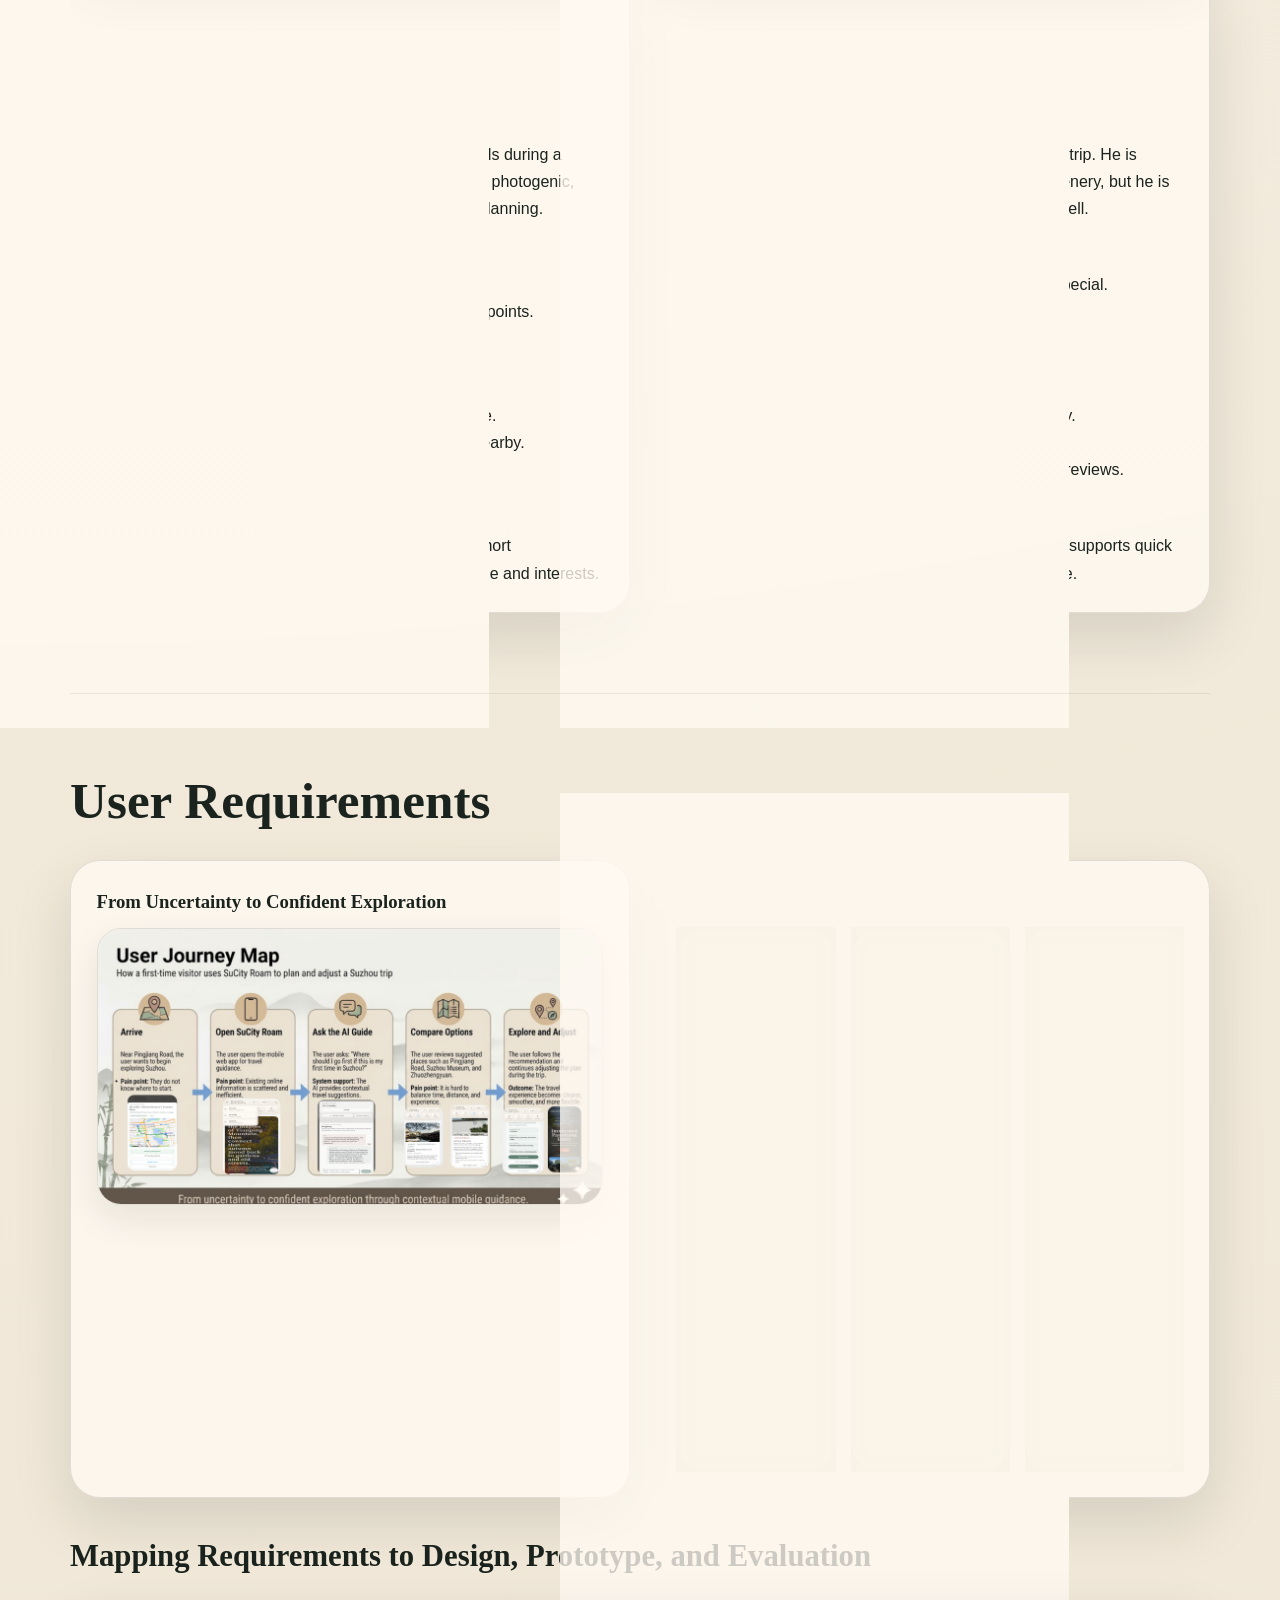
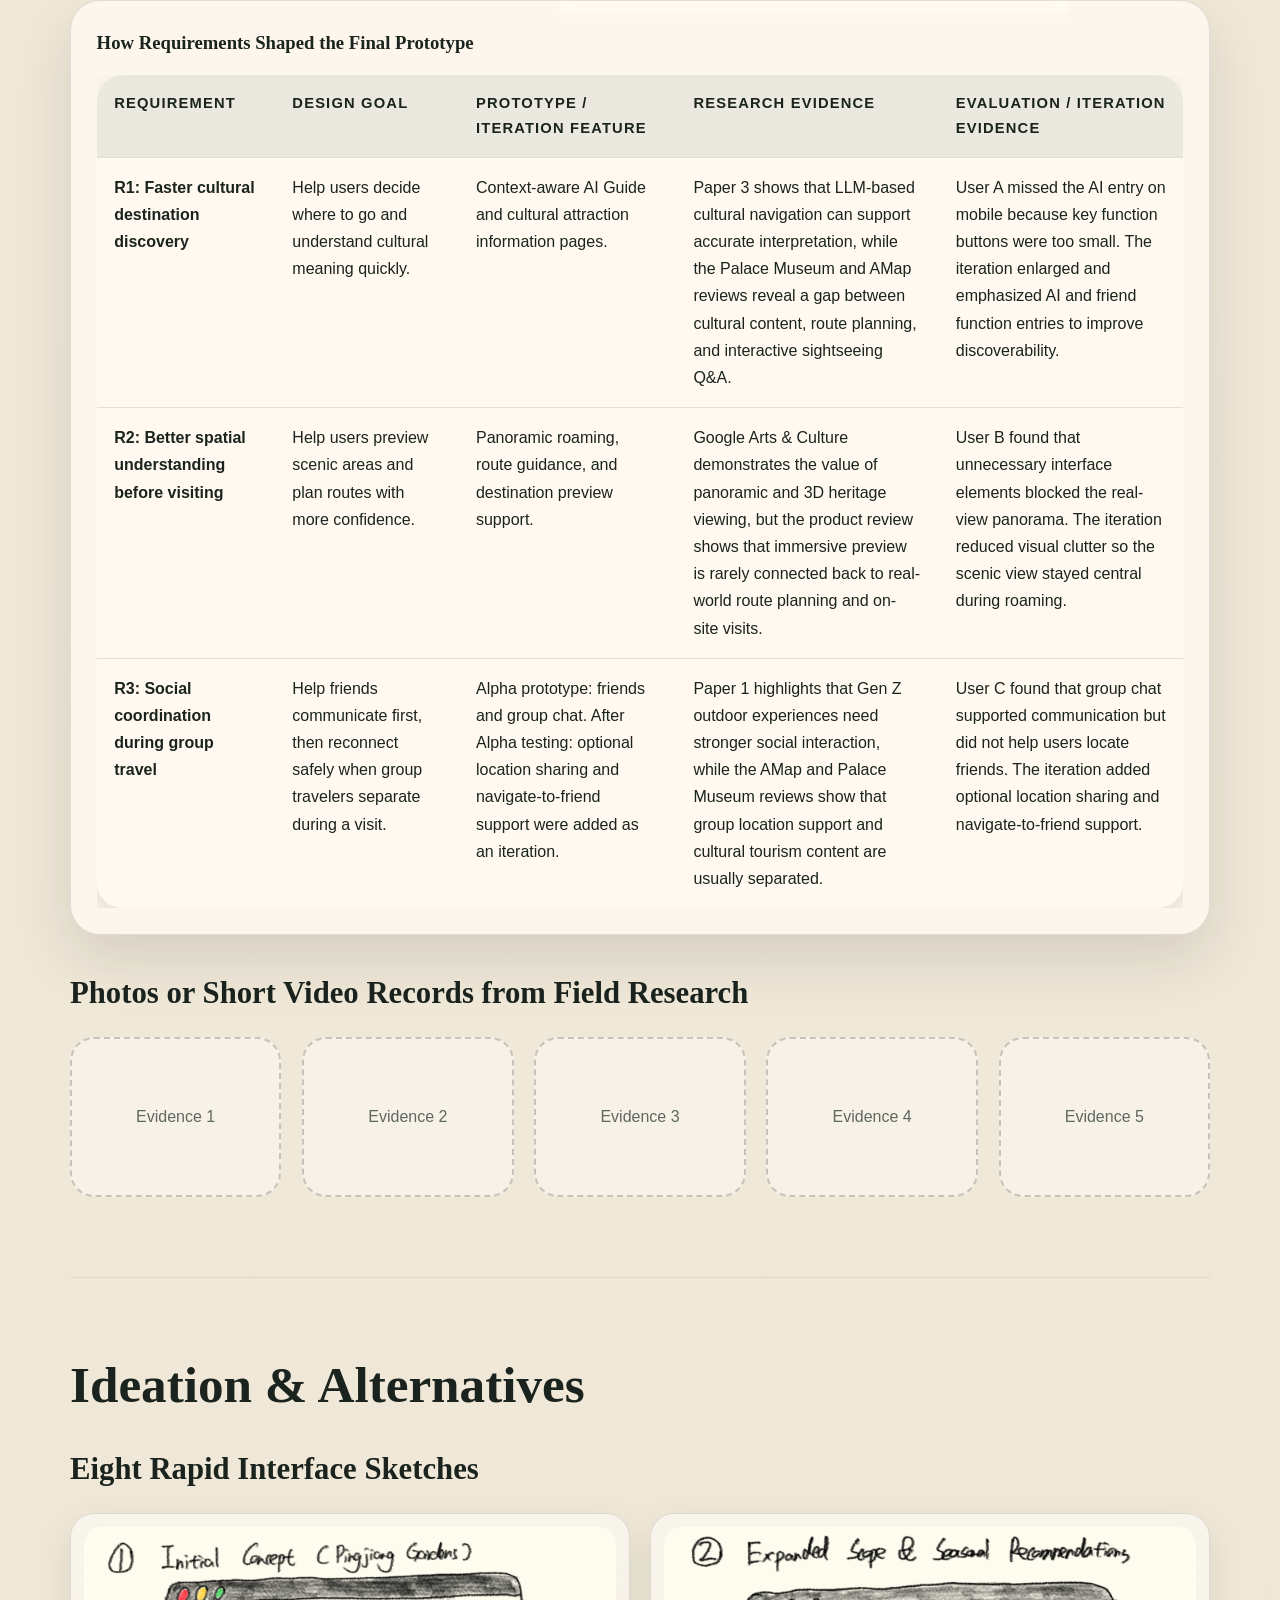
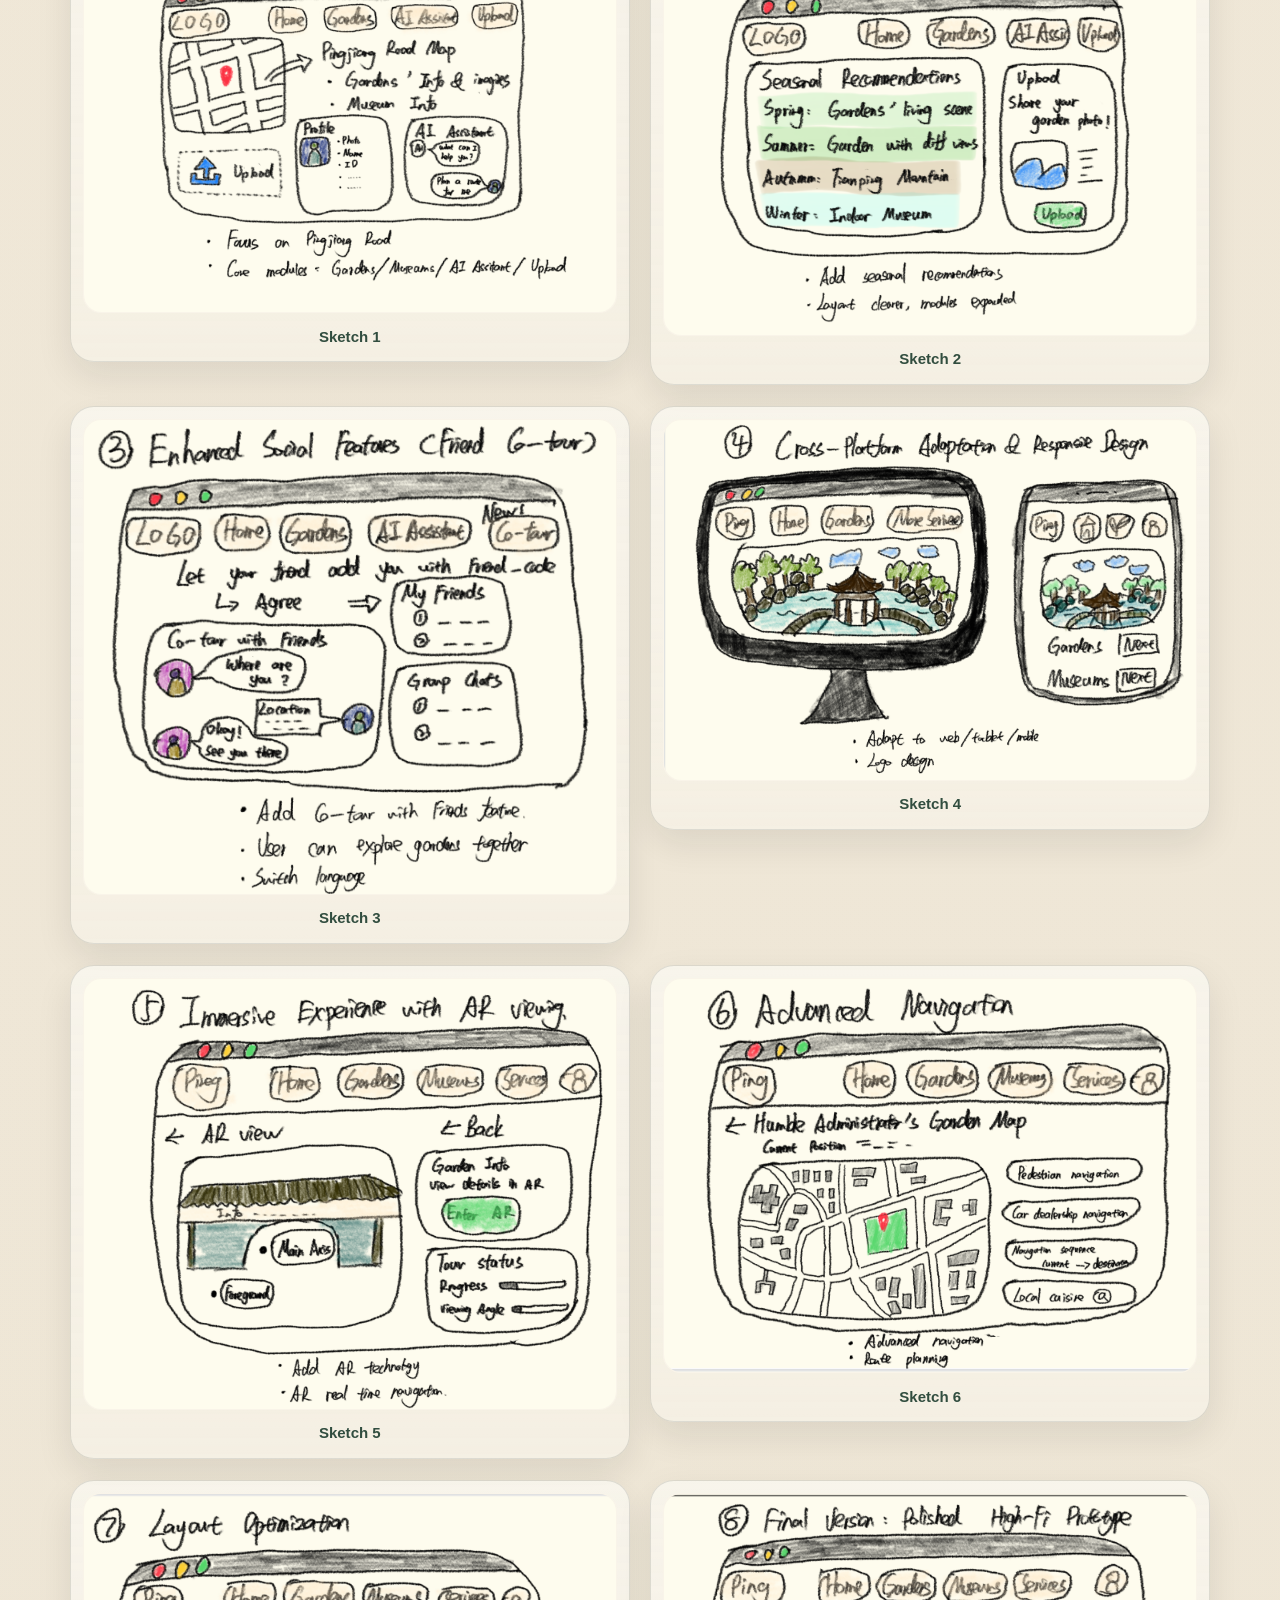
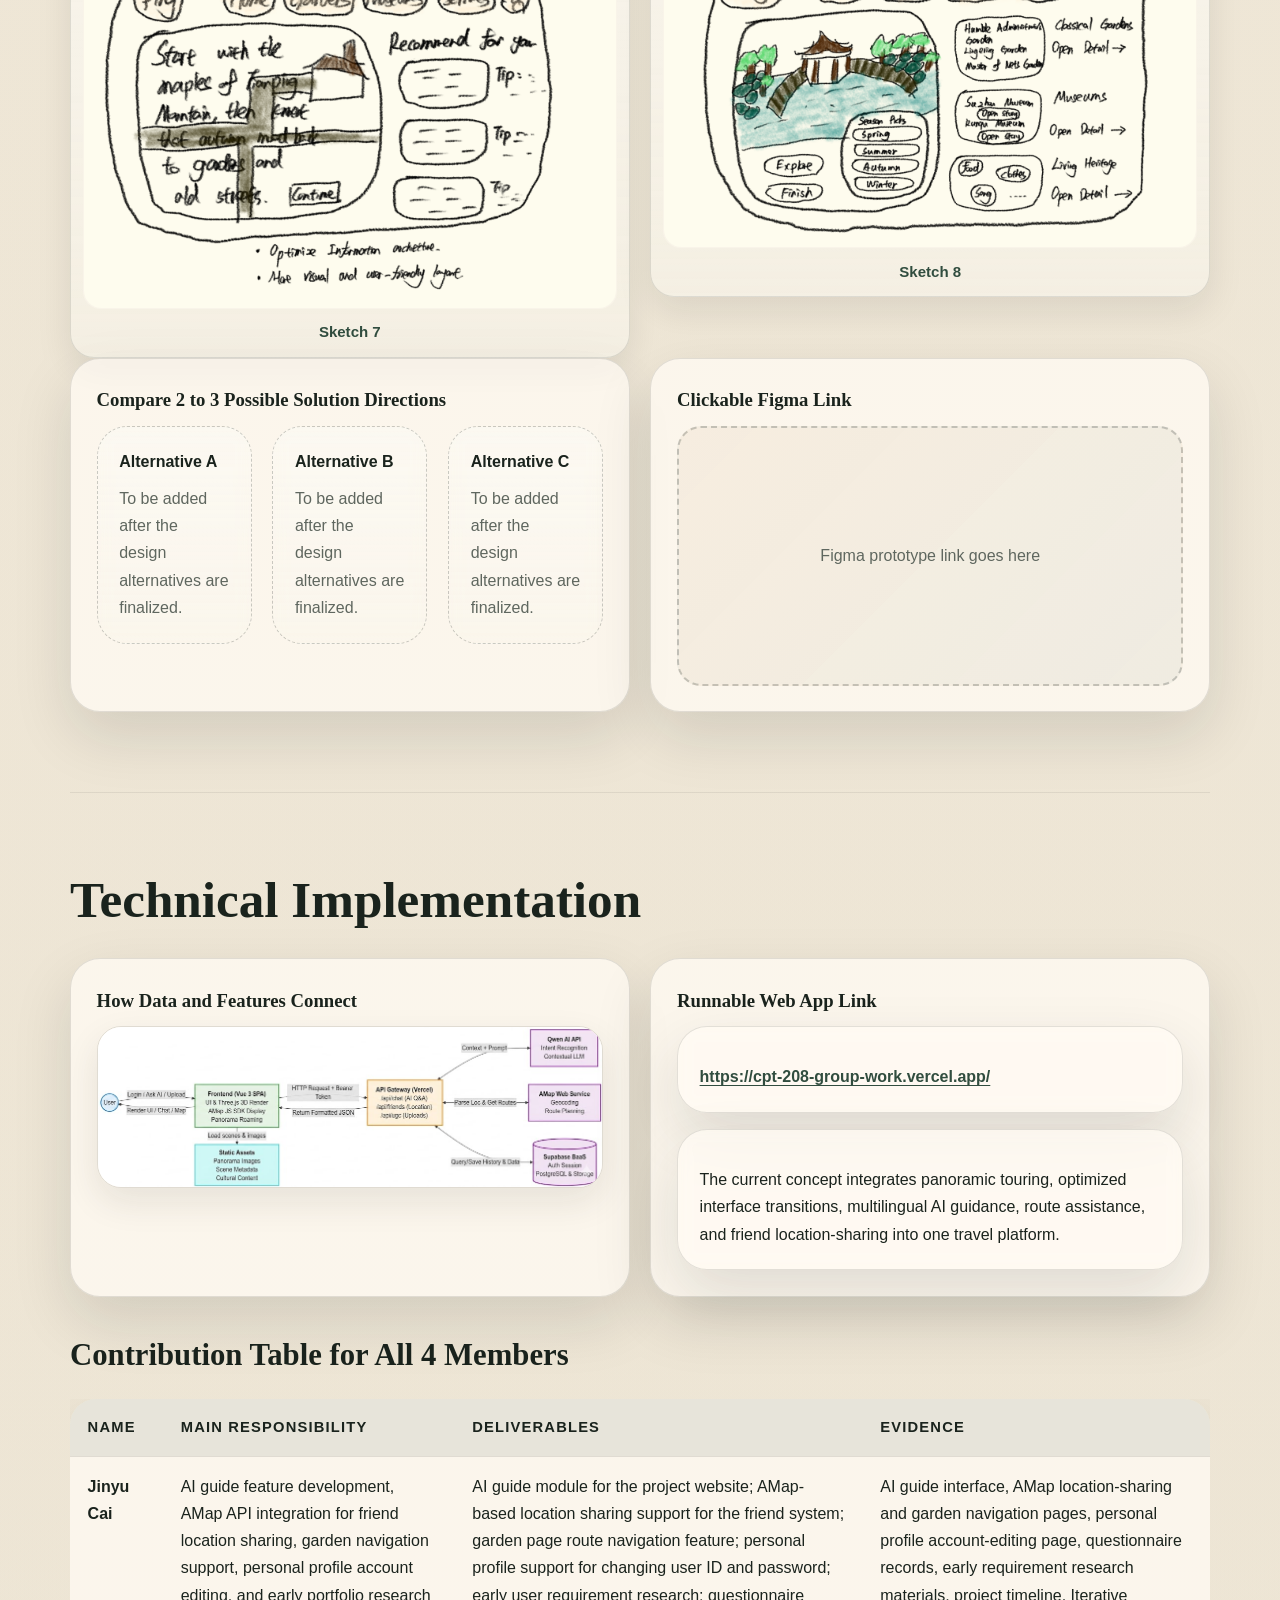
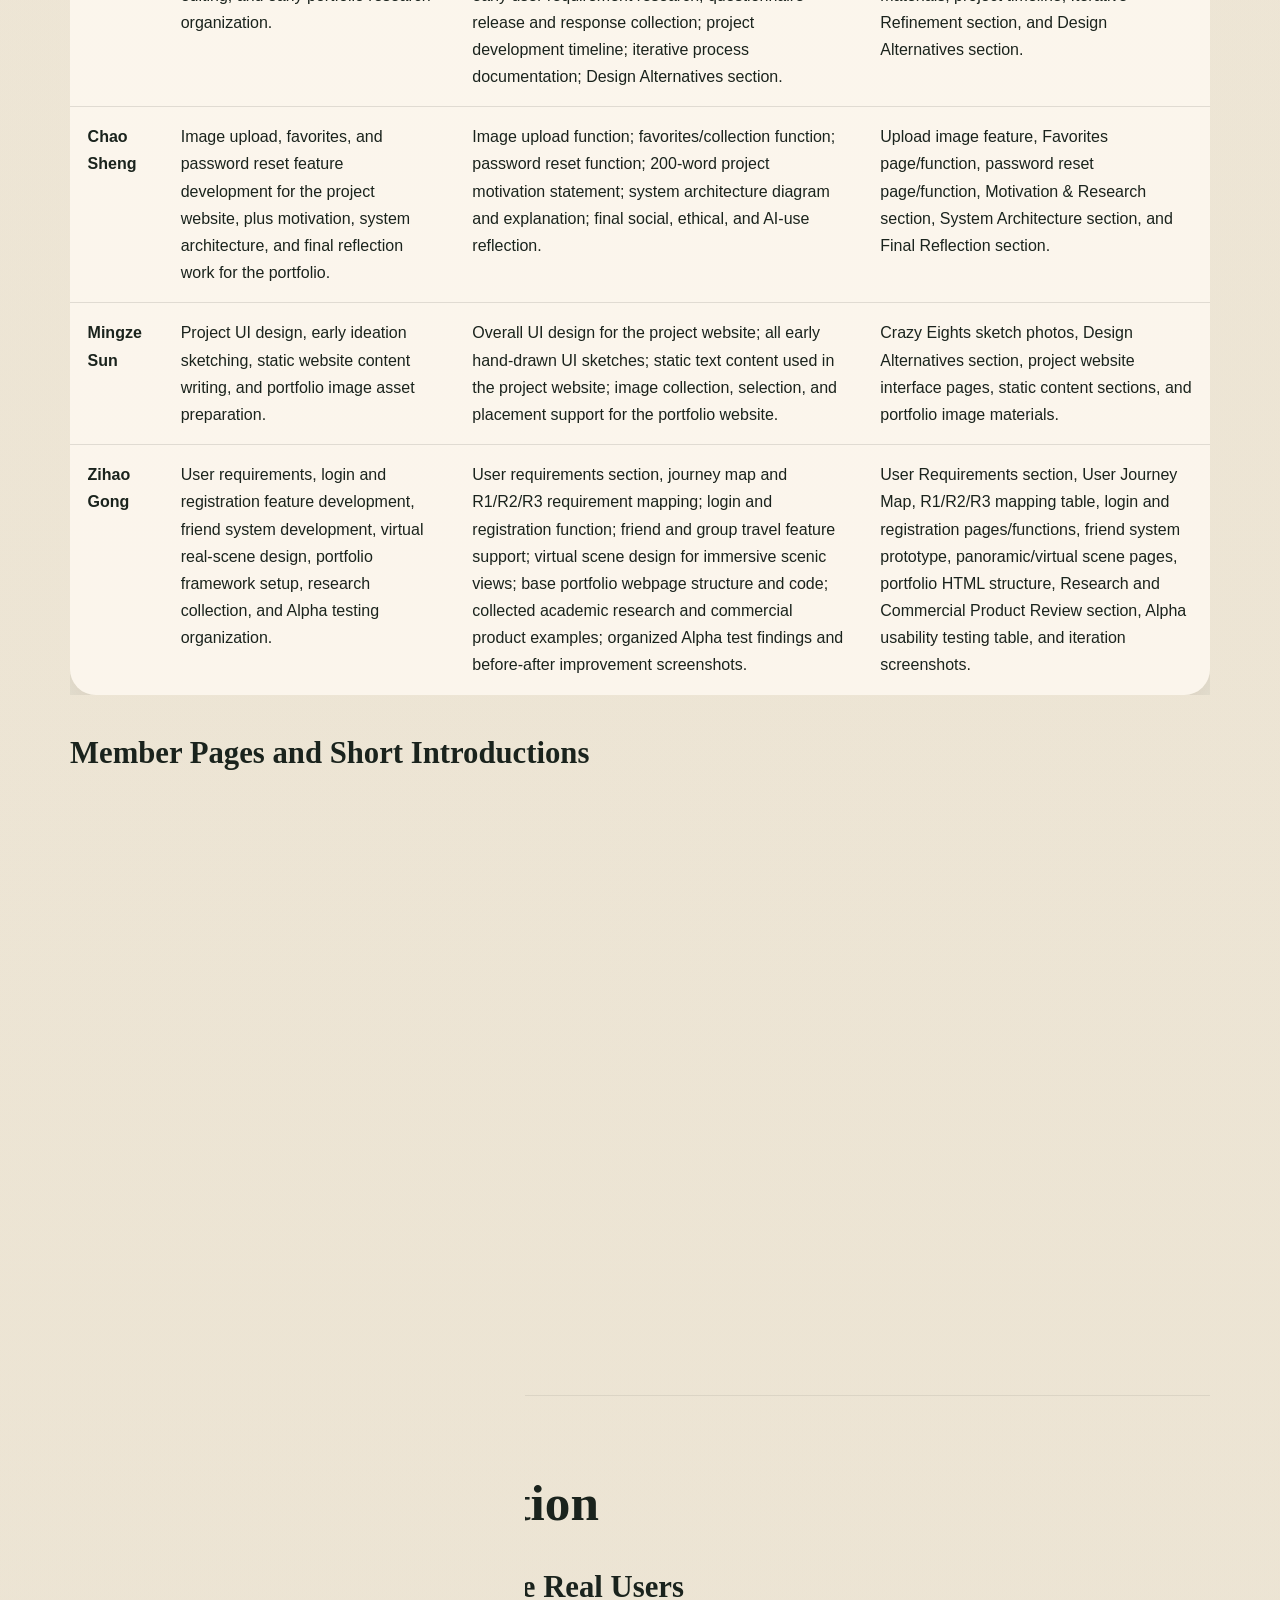
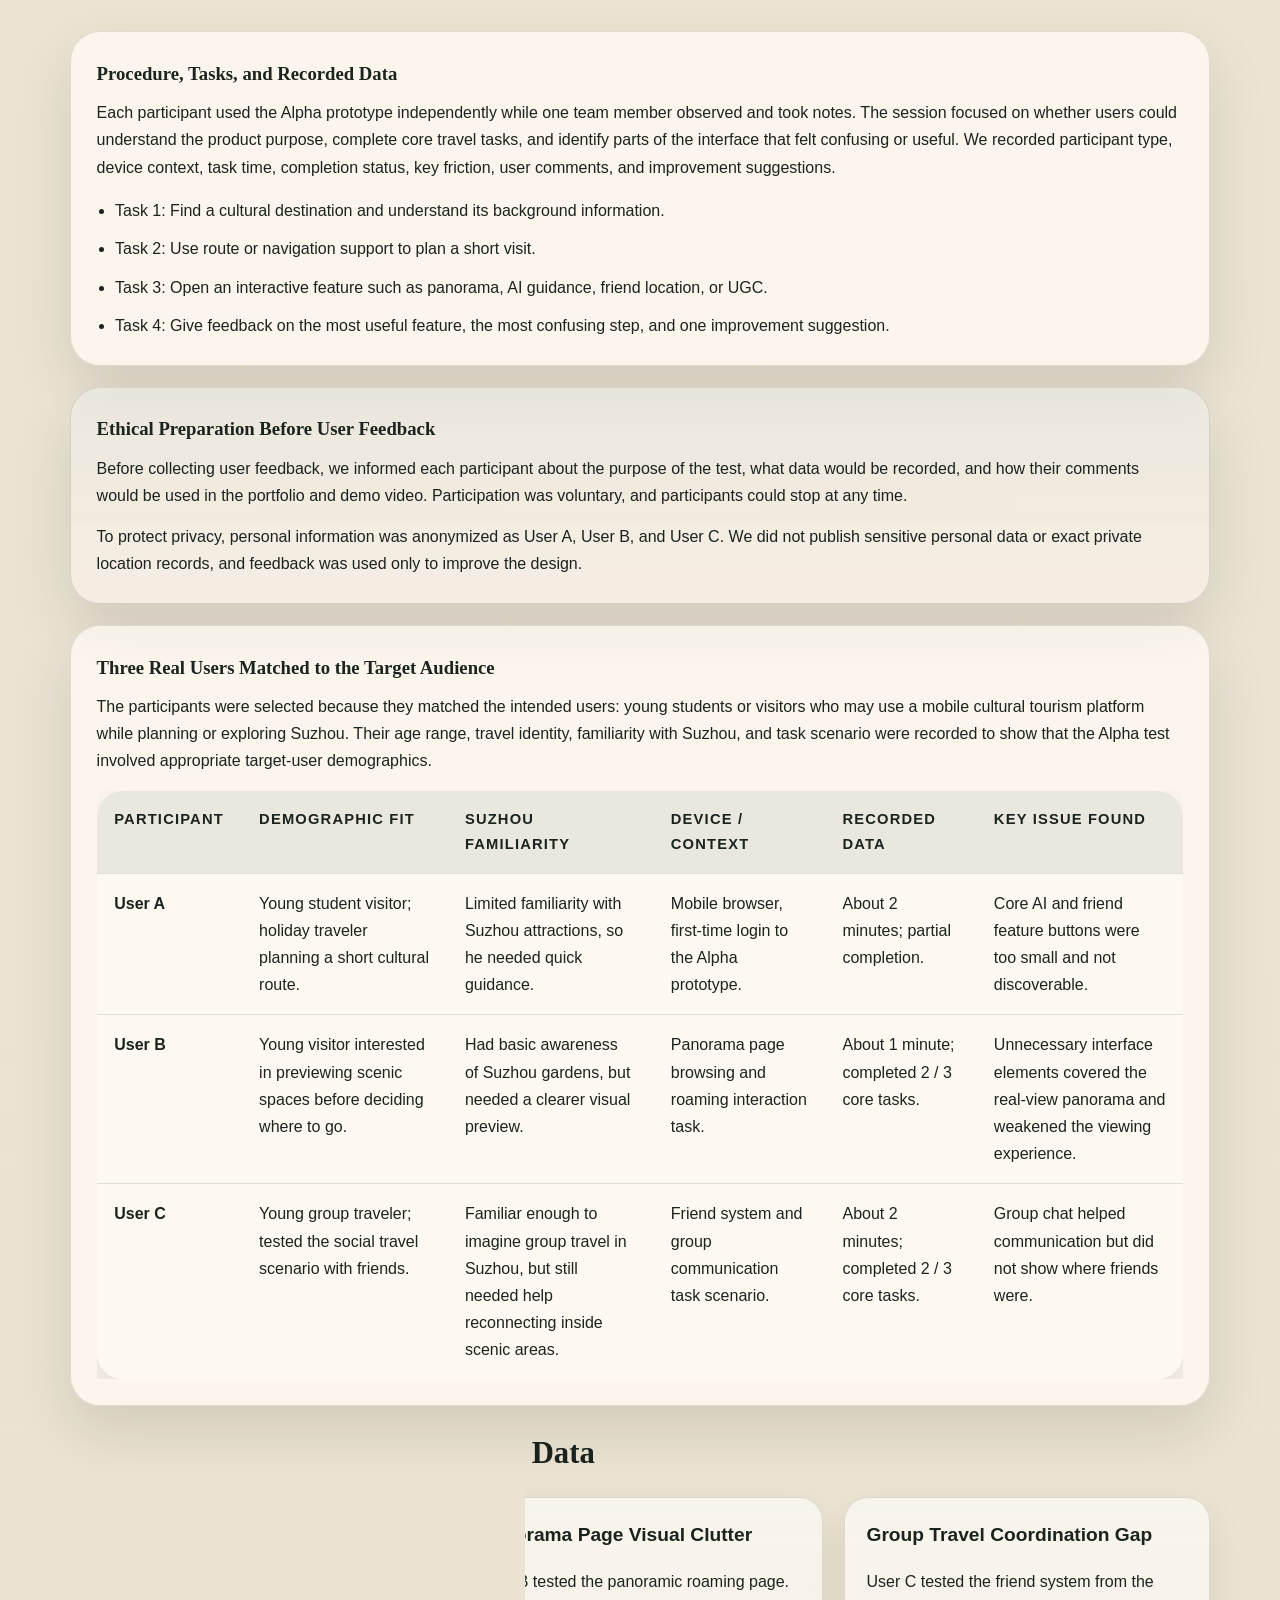
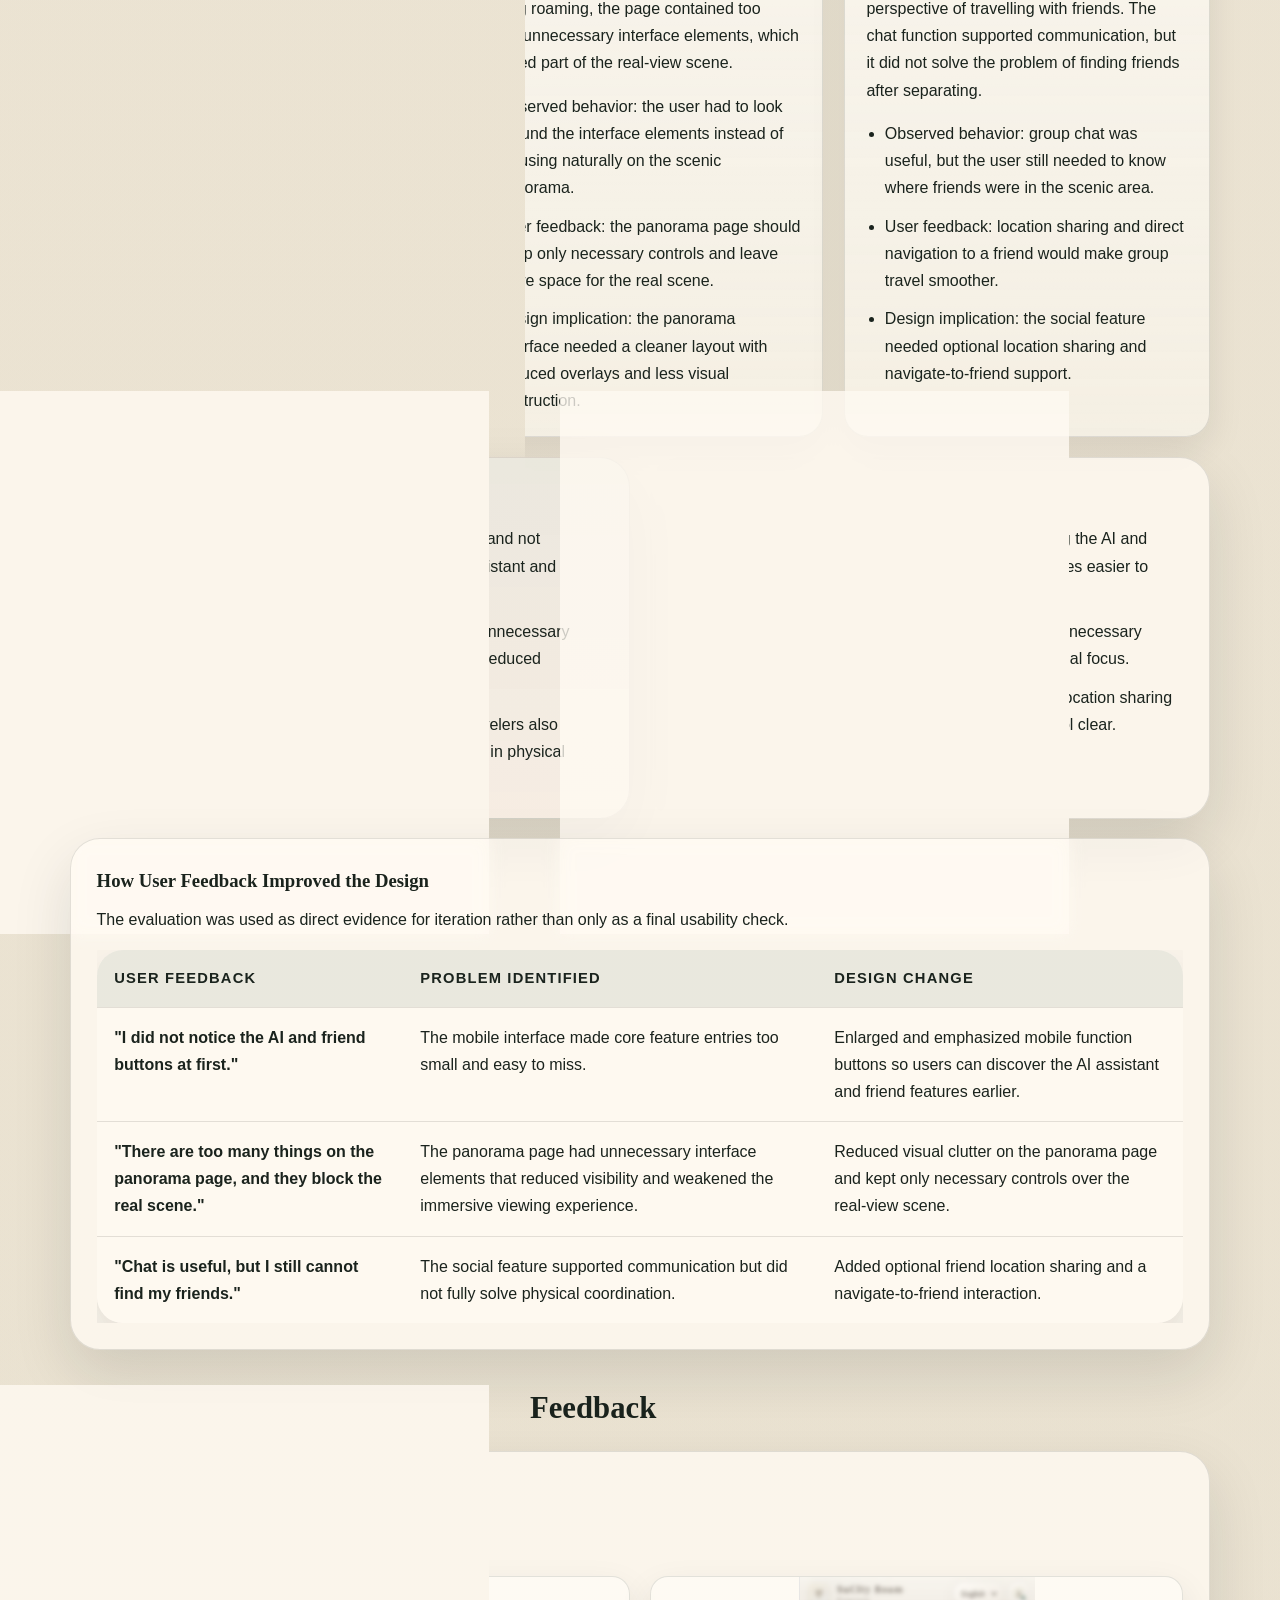
==== commit a49d4980: "Update contribution table account features" ====
--- a/index.html
+++ b/index.html
@@ -775,15 +775,15 @@
                         <tbody>
                             <tr>
                                 <th><a href="member-1.html">Jinyu Cai</a></th>
-                                <td>AI guide feature development, AMap API integration for friend location sharing, garden navigation support, and early portfolio research organization.</td>
-                                <td>AI guide module for the project website; AMap-based location sharing support for the friend system; garden page route navigation feature; early user requirement research; questionnaire release and response collection; project development timeline; iterative process documentation; Design Alternatives section.</td>
-                                <td>AI guide interface, AMap location-sharing and garden navigation pages, questionnaire records, early requirement research materials, project timeline, Iterative Refinement section, and Design Alternatives section.</td>
+                                <td>AI guide feature development, AMap API integration for friend location sharing, garden navigation support, personal profile account editing, and early portfolio research organization.</td>
+                                <td>AI guide module for the project website; AMap-based location sharing support for the friend system; garden page route navigation feature; personal profile support for changing user ID and password; early user requirement research; questionnaire release and response collection; project development timeline; iterative process documentation; Design Alternatives section.</td>
+                                <td>AI guide interface, AMap location-sharing and garden navigation pages, personal profile account-editing page, questionnaire records, early requirement research materials, project timeline, Iterative Refinement section, and Design Alternatives section.</td>
                             </tr>
                             <tr>
                                 <th><a href="member-2.html">Chao Sheng</a></th>
-                                <td>Image upload and favorites feature development for the project website, plus motivation, system architecture, and final reflection work for the portfolio.</td>
-                                <td>Image upload function; favorites/collection function; 200-word project motivation statement; system architecture diagram and explanation; final social, ethical, and AI-use reflection.</td>
-                                <td>Upload image feature, Favorites page/function, Motivation &amp; Research section, System Architecture section, and Final Reflection section.</td>
+                                <td>Image upload, favorites, and password reset feature development for the project website, plus motivation, system architecture, and final reflection work for the portfolio.</td>
+                                <td>Image upload function; favorites/collection function; password reset function; 200-word project motivation statement; system architecture diagram and explanation; final social, ethical, and AI-use reflection.</td>
+                                <td>Upload image feature, Favorites page/function, password reset page/function, Motivation &amp; Research section, System Architecture section, and Final Reflection section.</td>
                             </tr>
                             <tr>
                                 <th><a href="member-3.html">Mingze Sun</a></th>
@@ -793,9 +793,9 @@
                             </tr>
                             <tr>
                                 <th><a href="member-4.html">Zihao Gong</a></th>
-                                <td>User requirements, friend system development, virtual real-scene design, portfolio framework setup, research collection, and Alpha testing organization.</td>
-                                <td>User requirements section, journey map and R1/R2/R3 requirement mapping; friend and group travel feature support; virtual scene design for immersive scenic views; base portfolio webpage structure and code; collected academic research and commercial product examples; organized Alpha test findings and before-after improvement screenshots.</td>
-                                <td>User Requirements section, User Journey Map, R1/R2/R3 mapping table, friend system prototype, panoramic/virtual scene pages, portfolio HTML structure, Research and Commercial Product Review section, Alpha usability testing table, and iteration screenshots.</td>
+                                <td>User requirements, login and registration feature development, friend system development, virtual real-scene design, portfolio framework setup, research collection, and Alpha testing organization.</td>
+                                <td>User requirements section, journey map and R1/R2/R3 requirement mapping; login and registration function; friend and group travel feature support; virtual scene design for immersive scenic views; base portfolio webpage structure and code; collected academic research and commercial product examples; organized Alpha test findings and before-after improvement screenshots.</td>
+                                <td>User Requirements section, User Journey Map, R1/R2/R3 mapping table, login and registration pages/functions, friend system prototype, panoramic/virtual scene pages, portfolio HTML structure, Research and Commercial Product Review section, Alpha usability testing table, and iteration screenshots.</td>
                             </tr>
                         </tbody>
                     </table>
